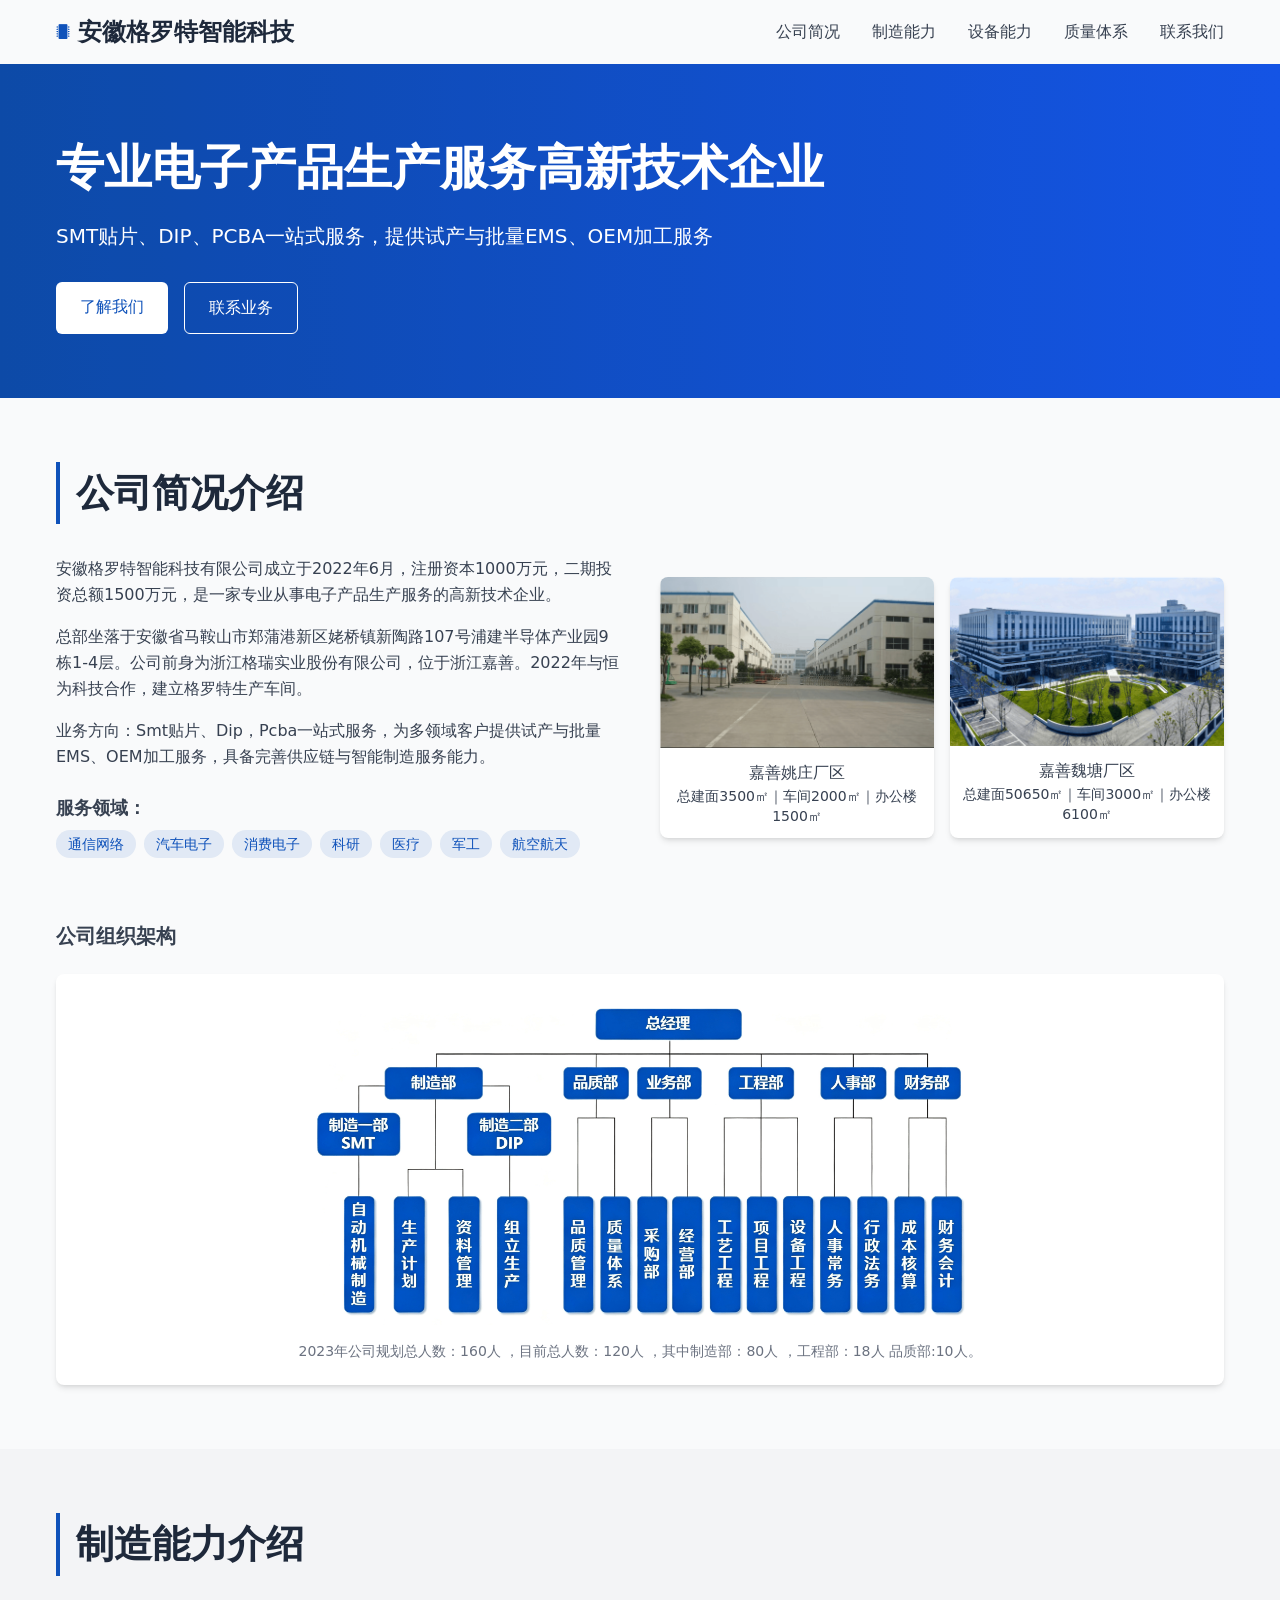
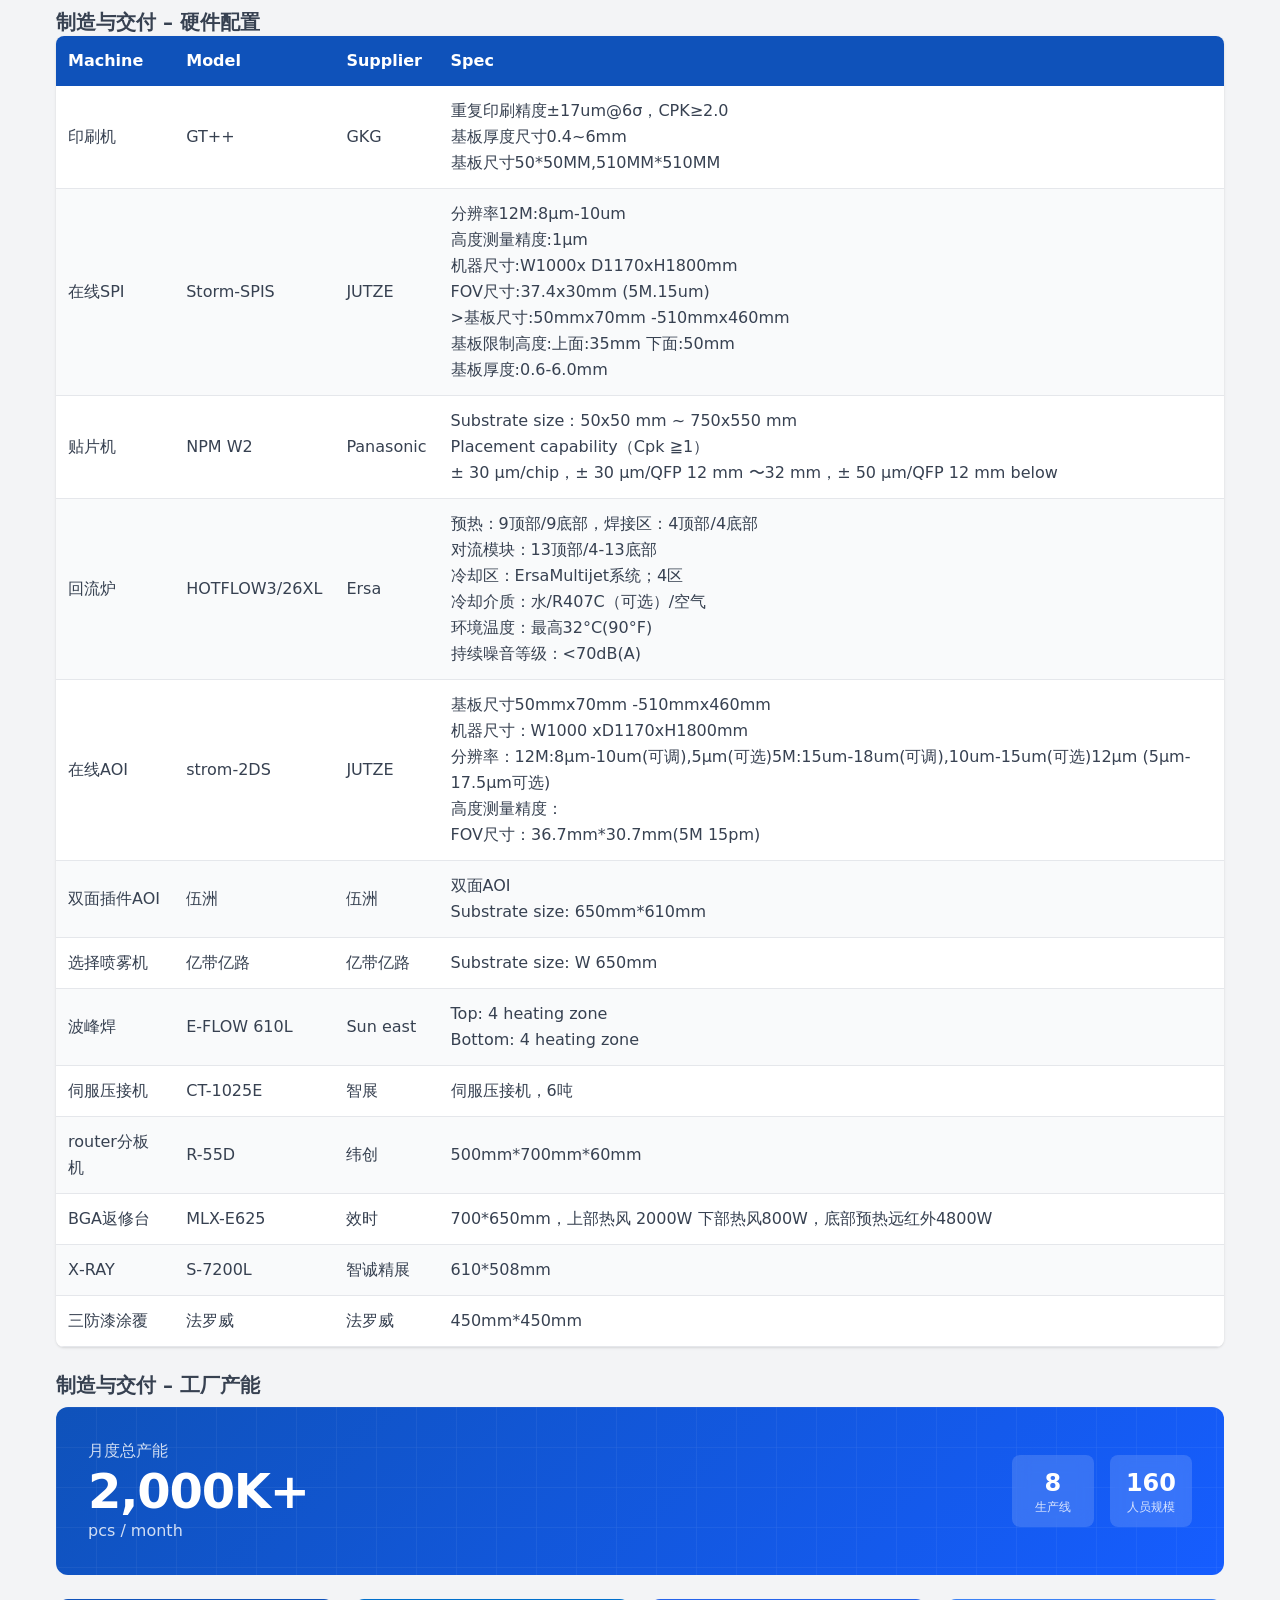
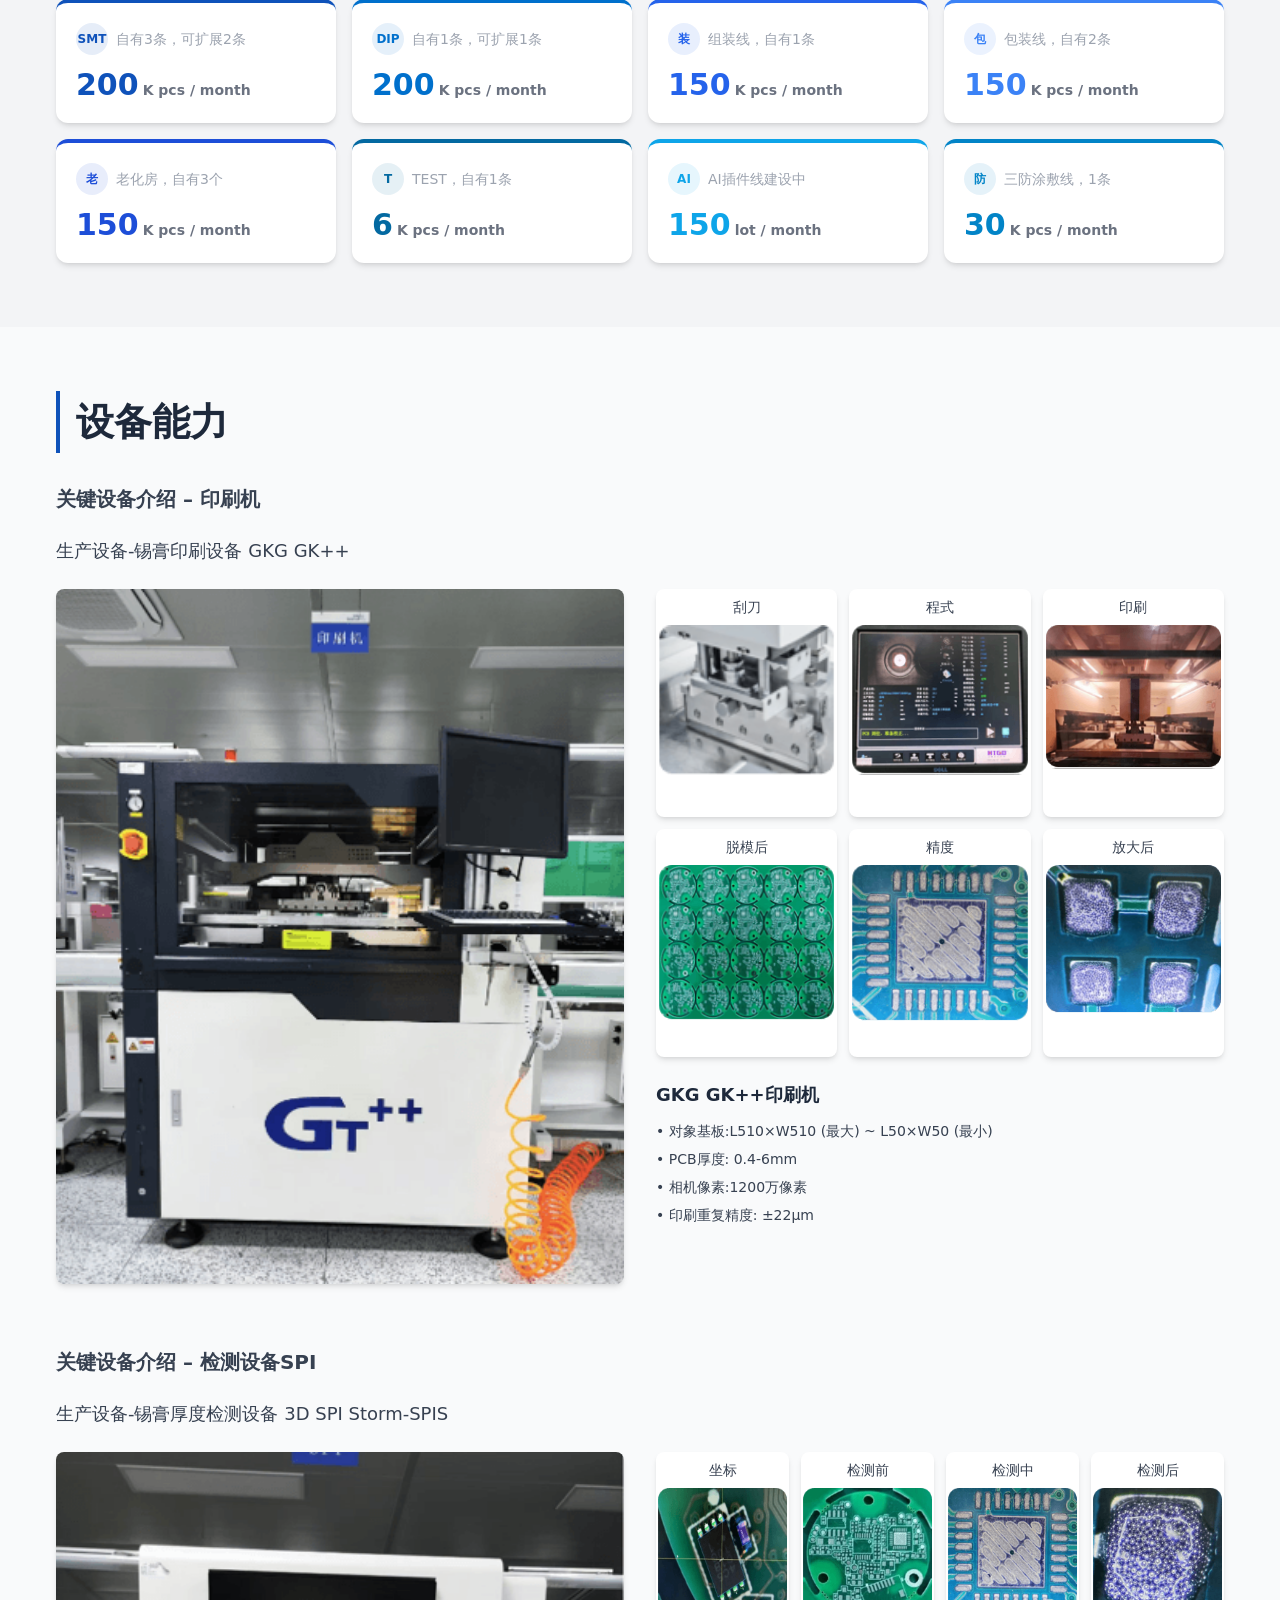
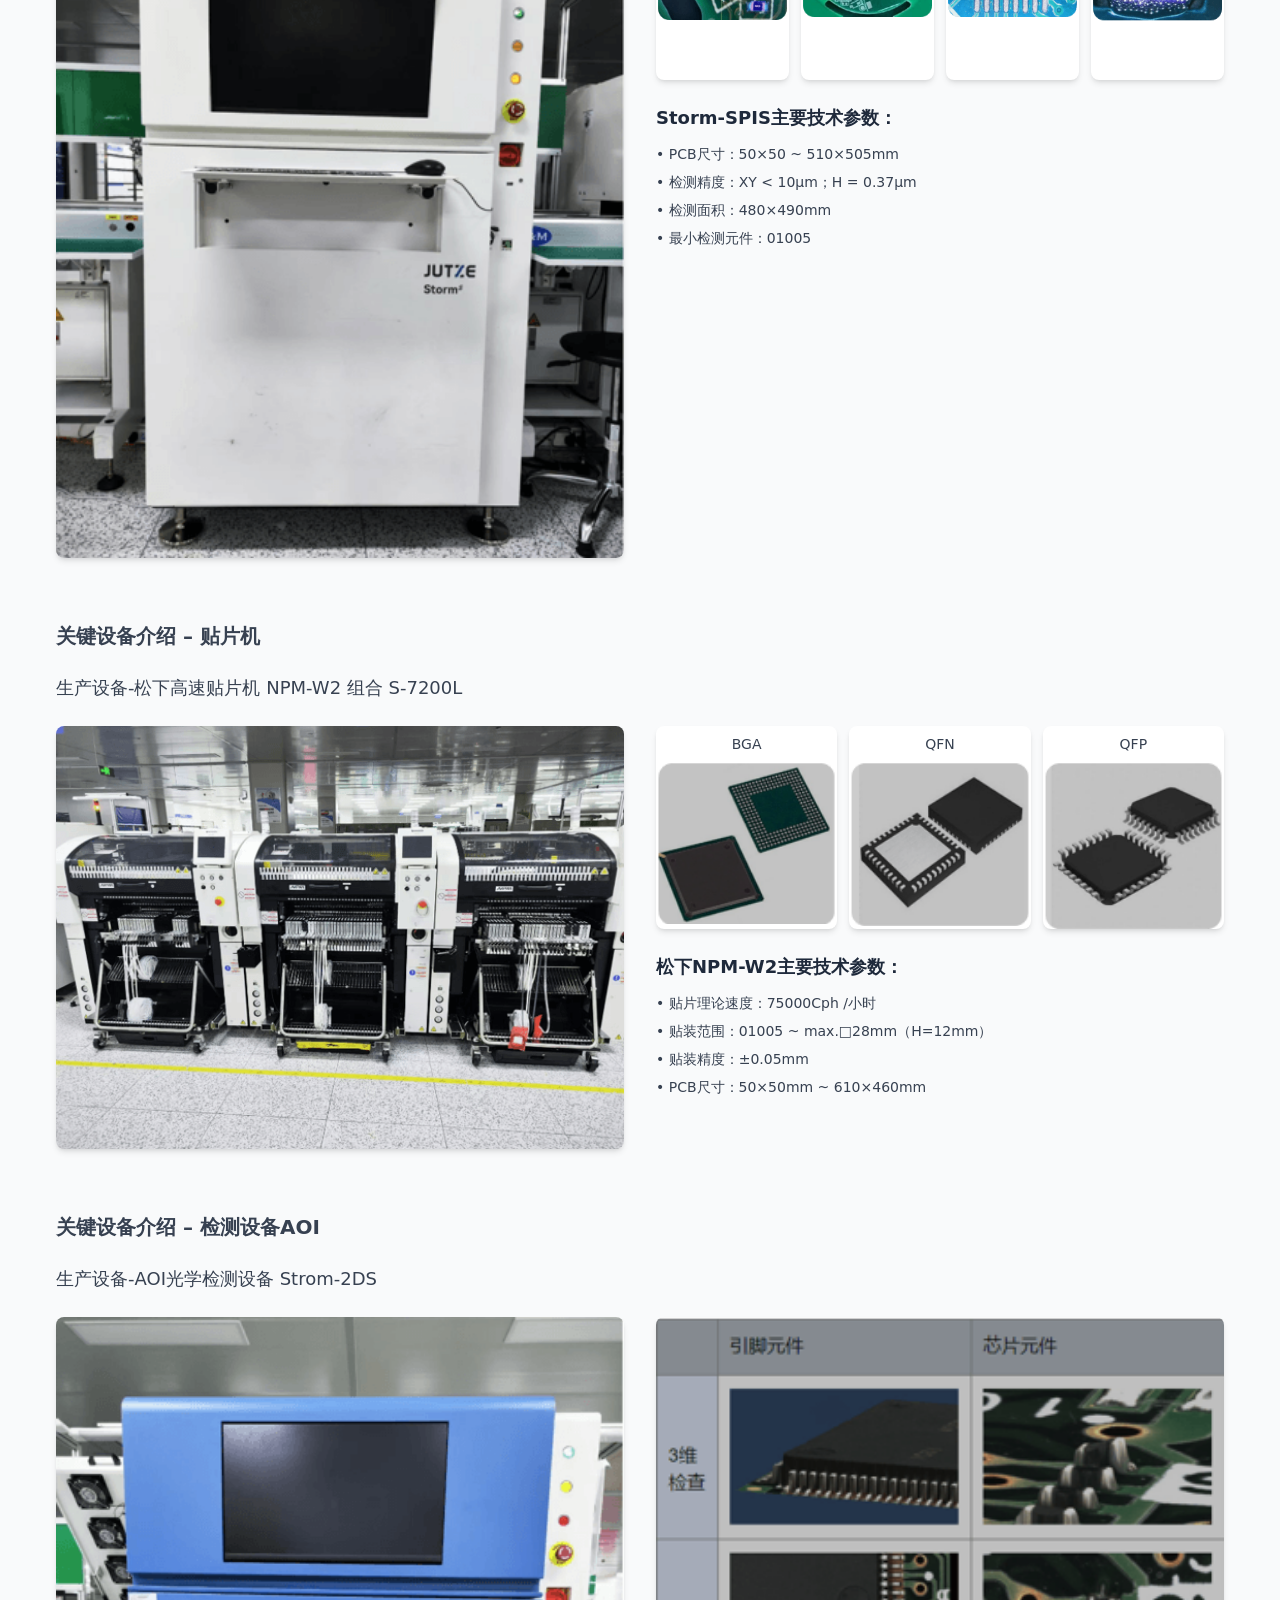
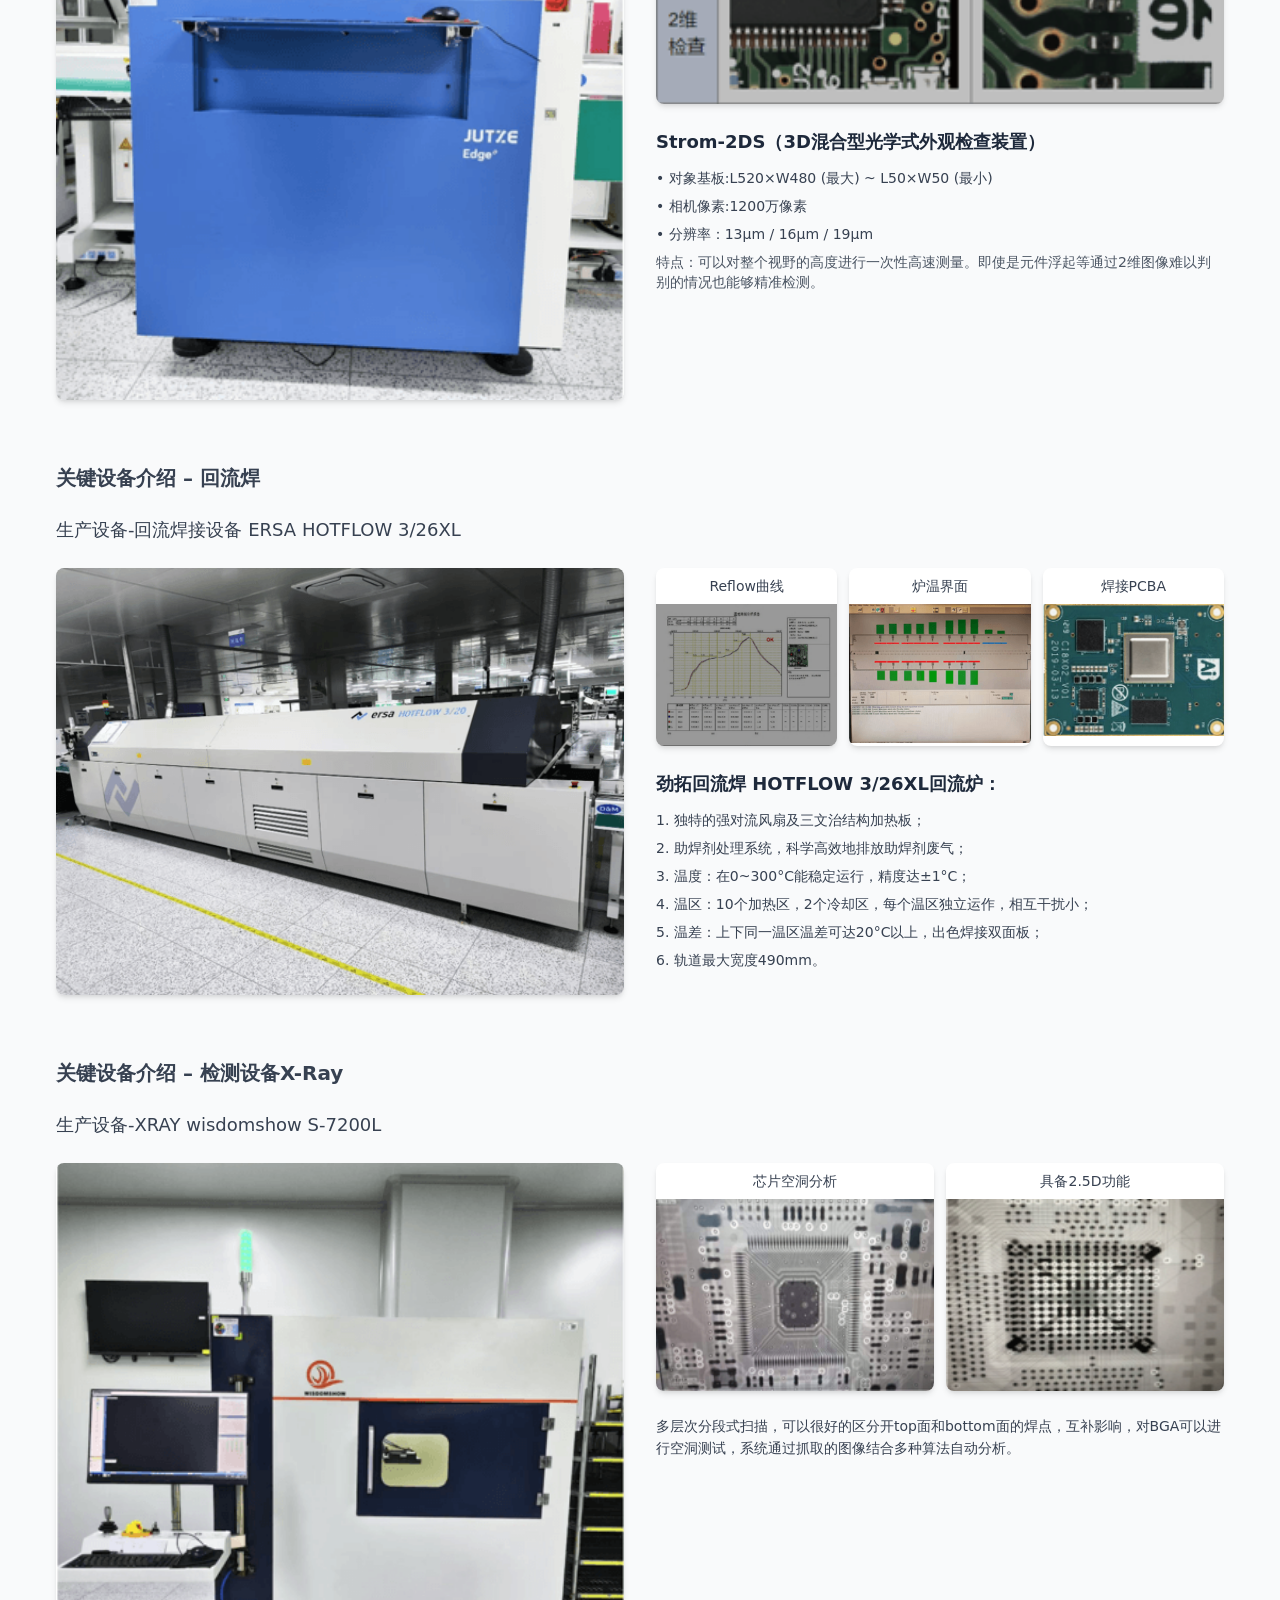
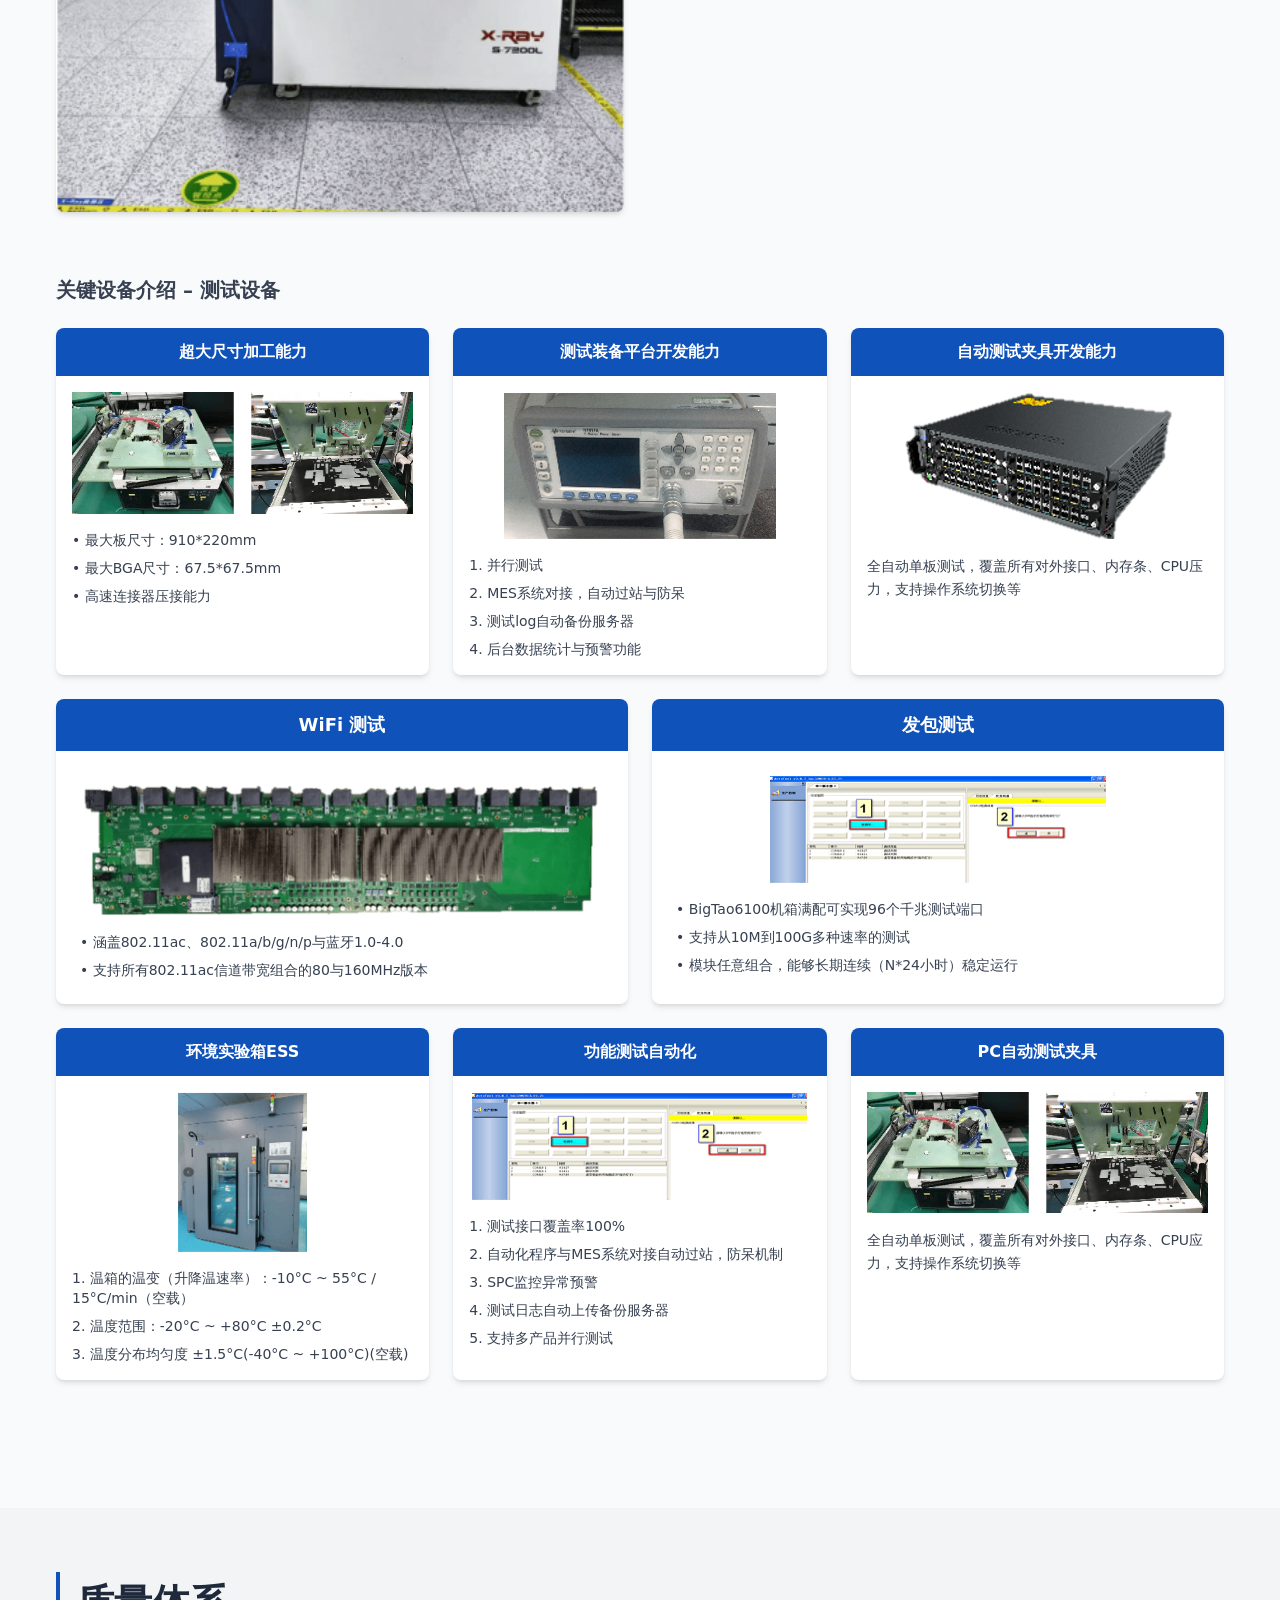
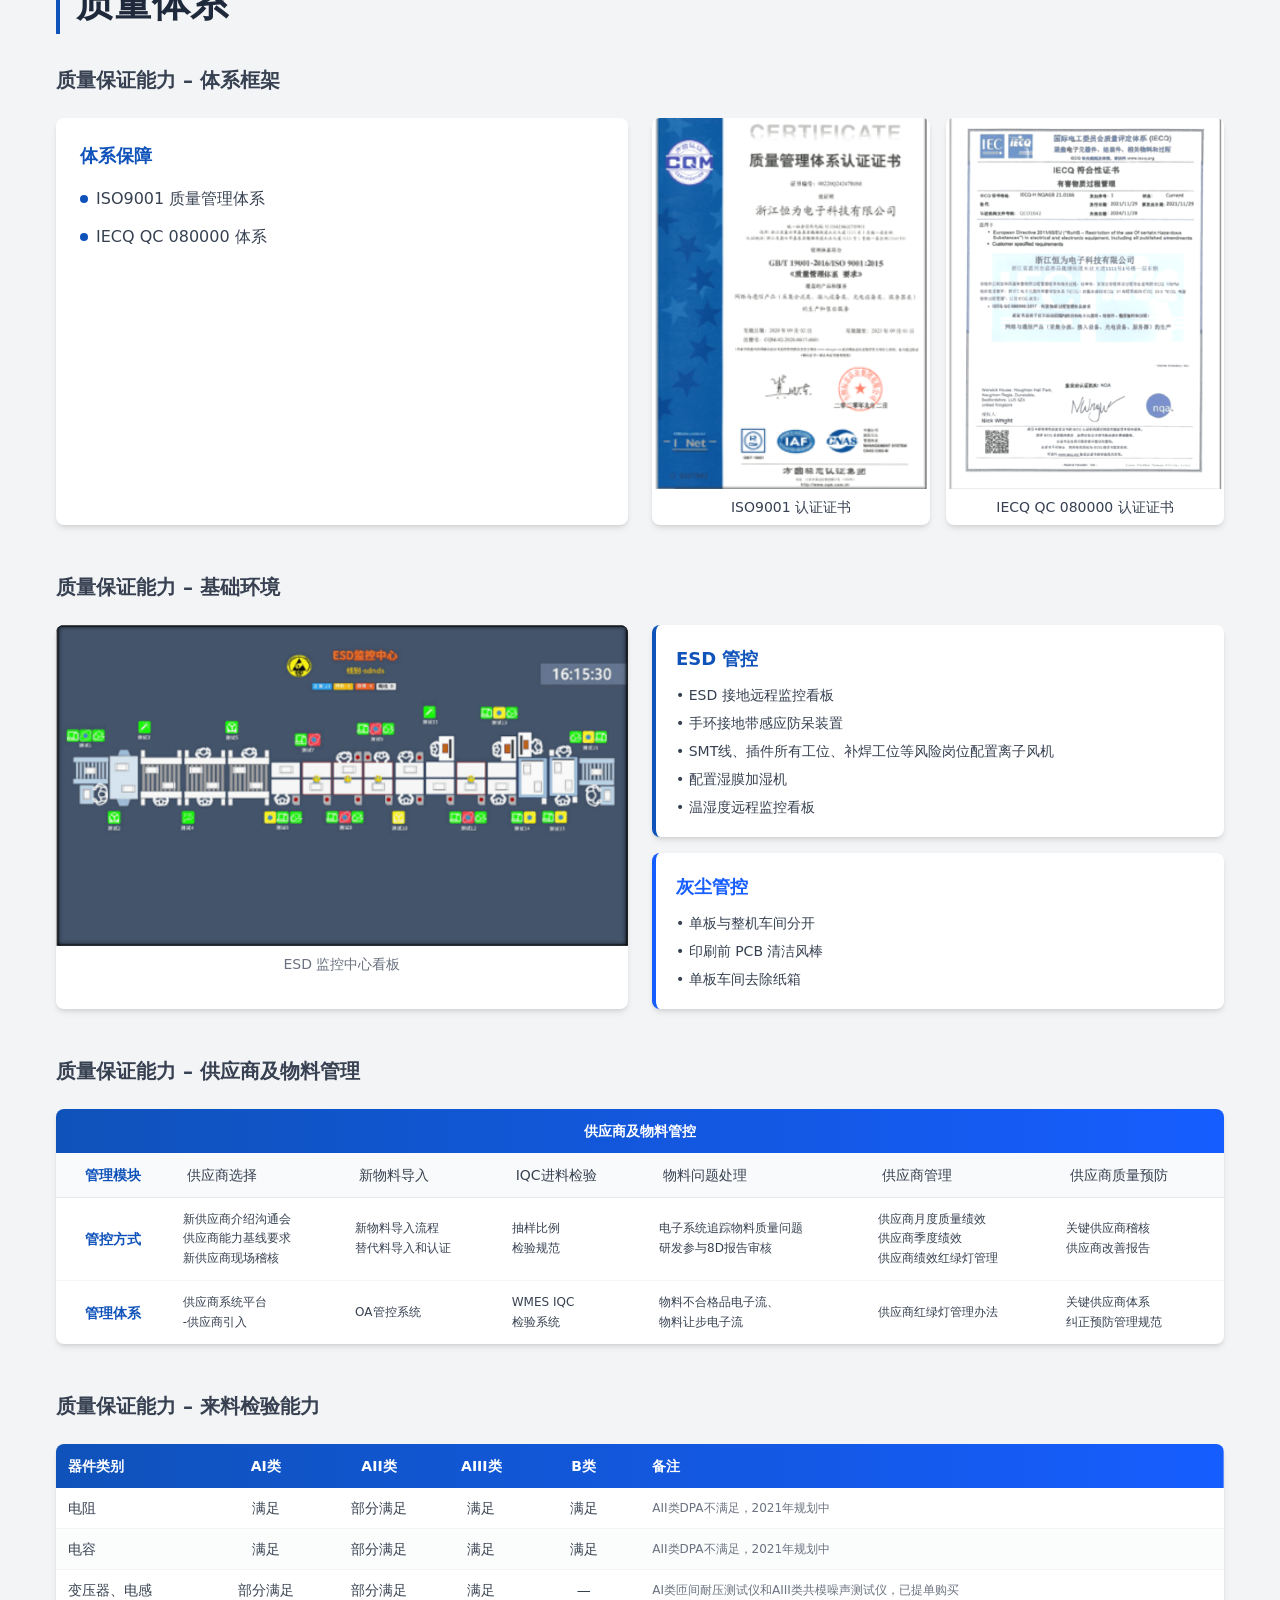
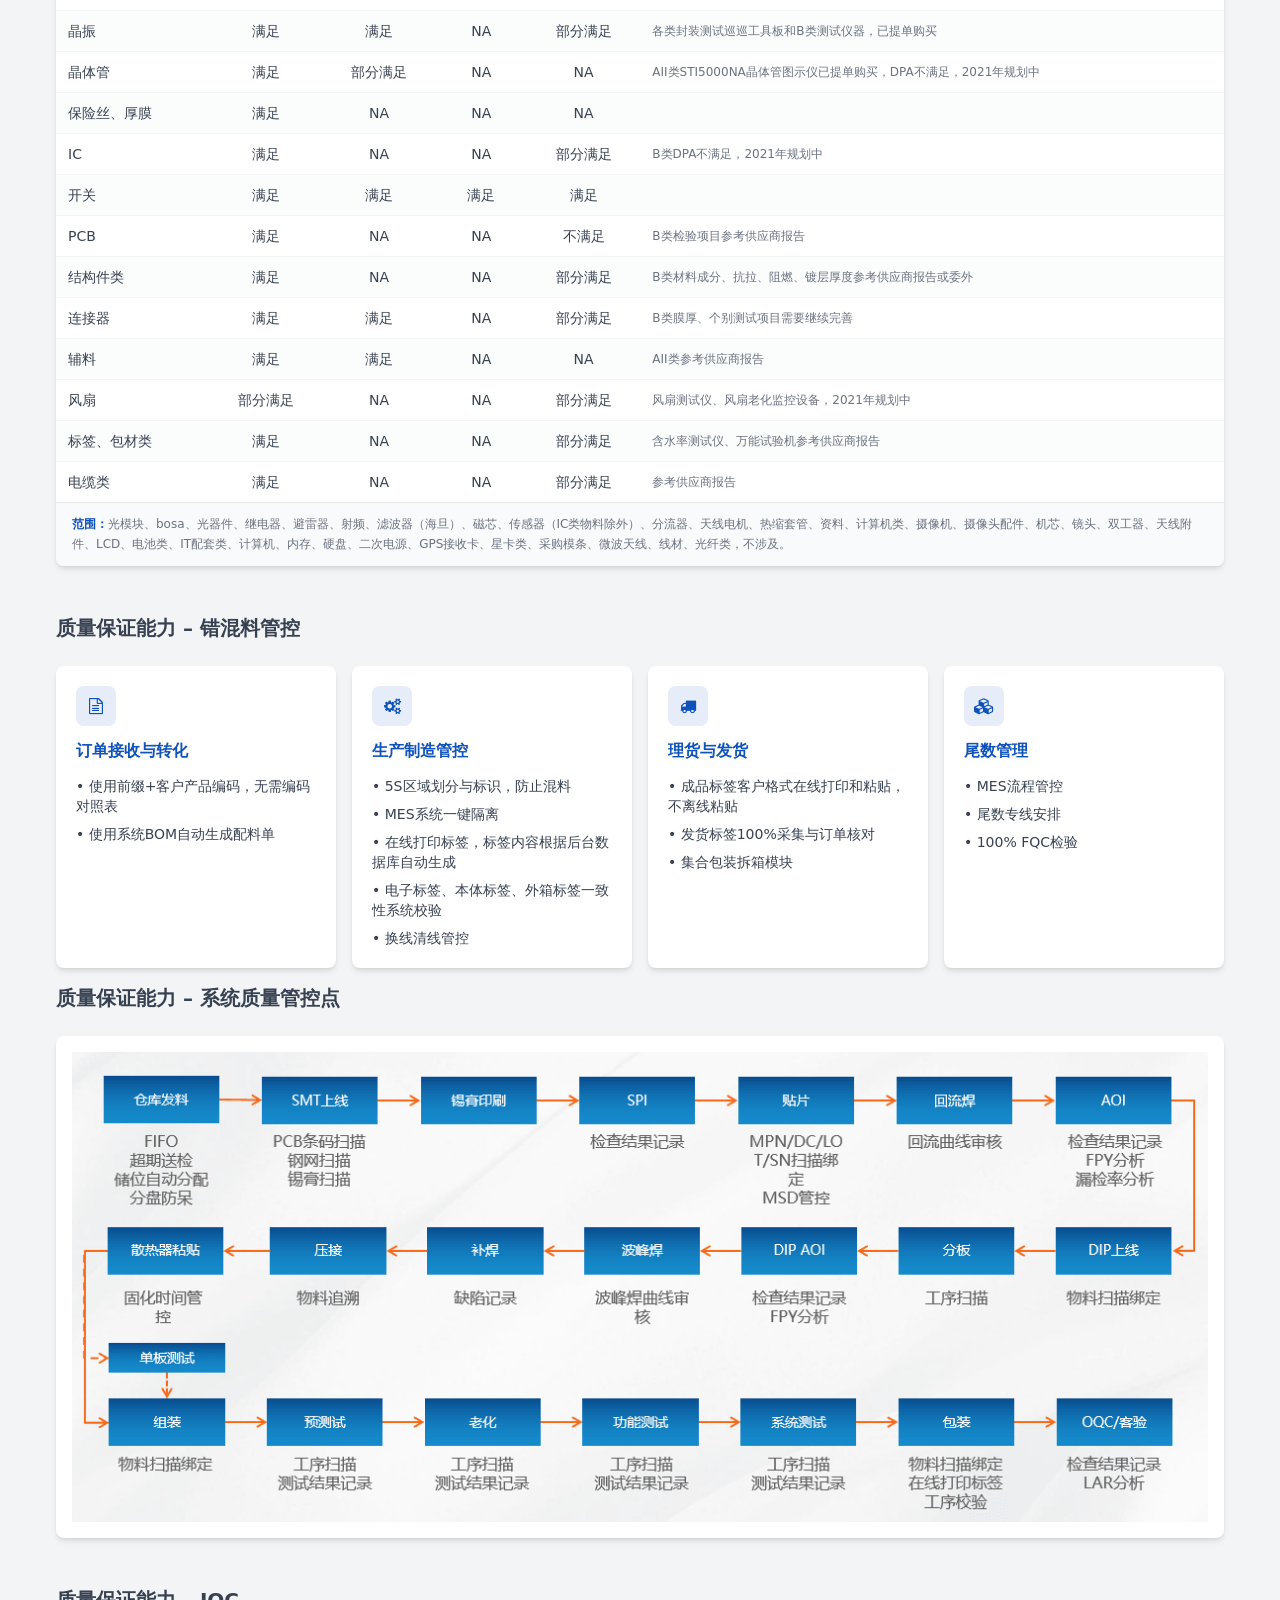
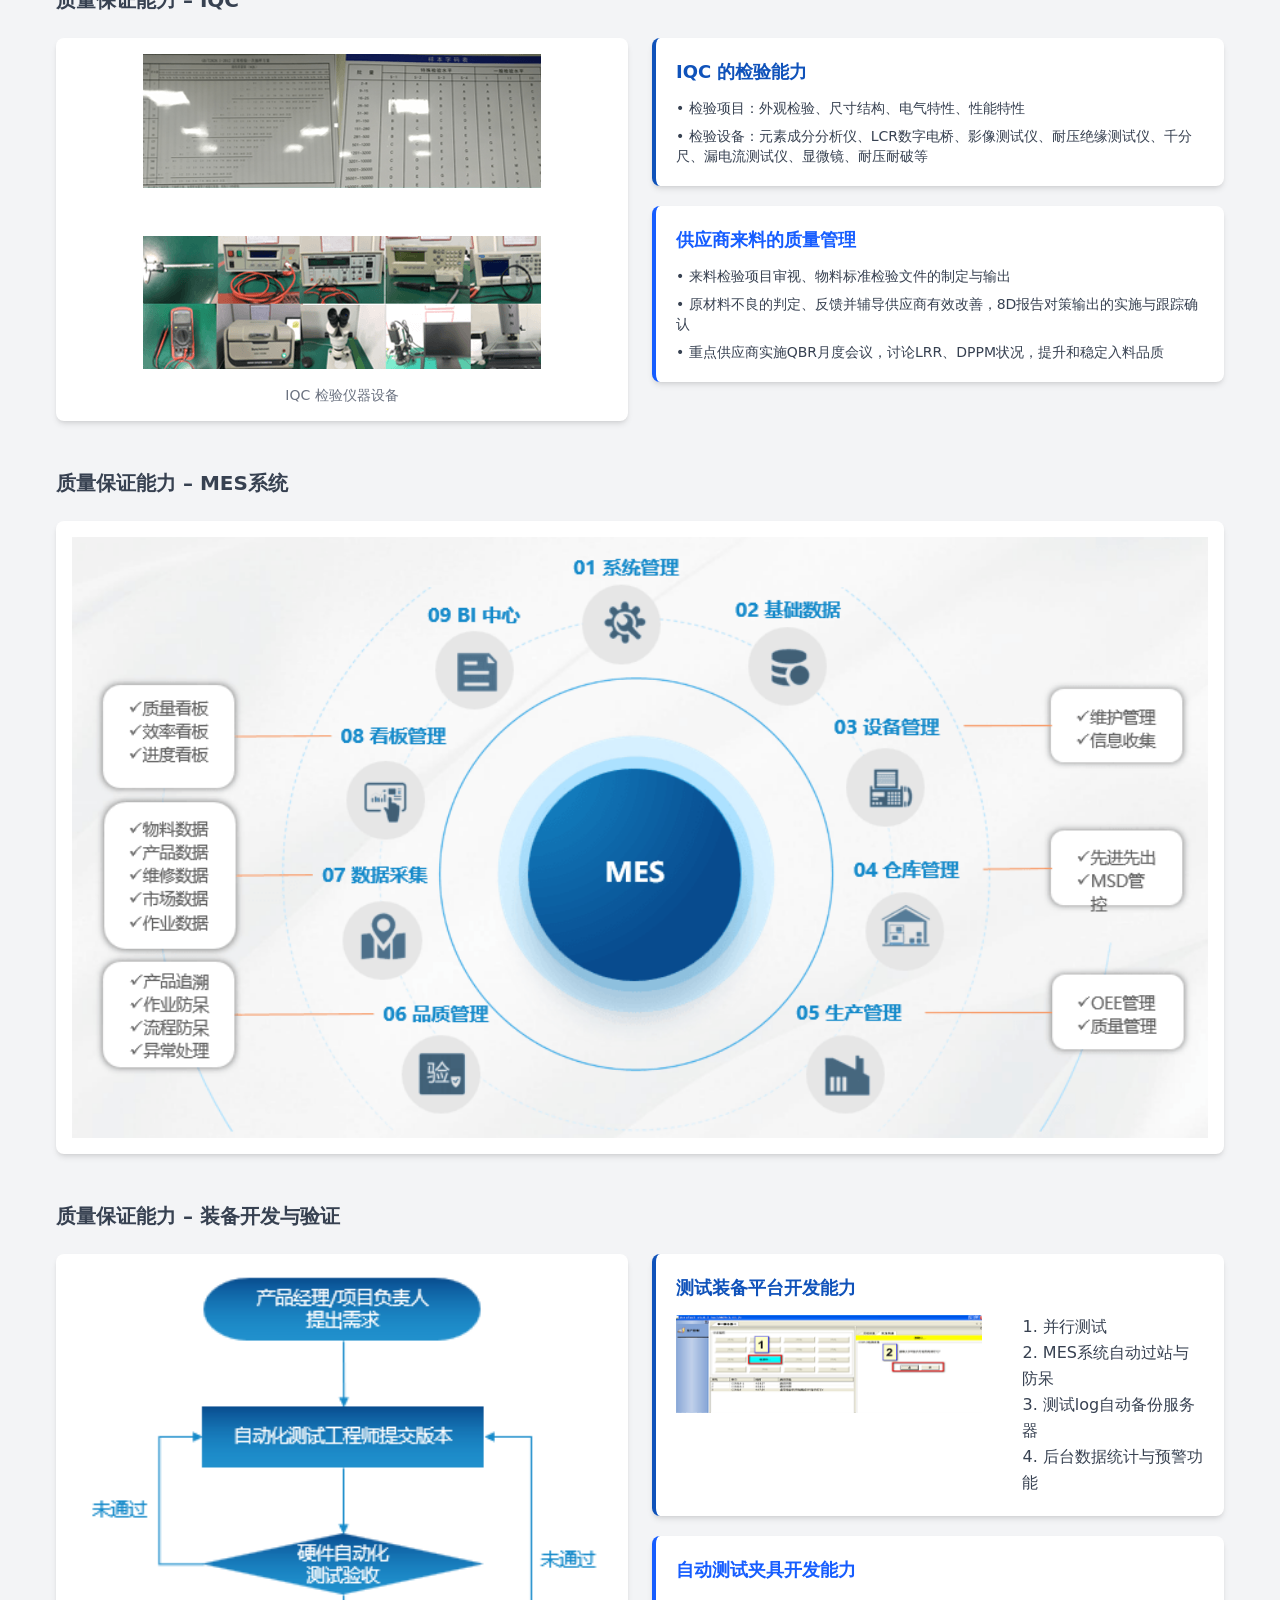
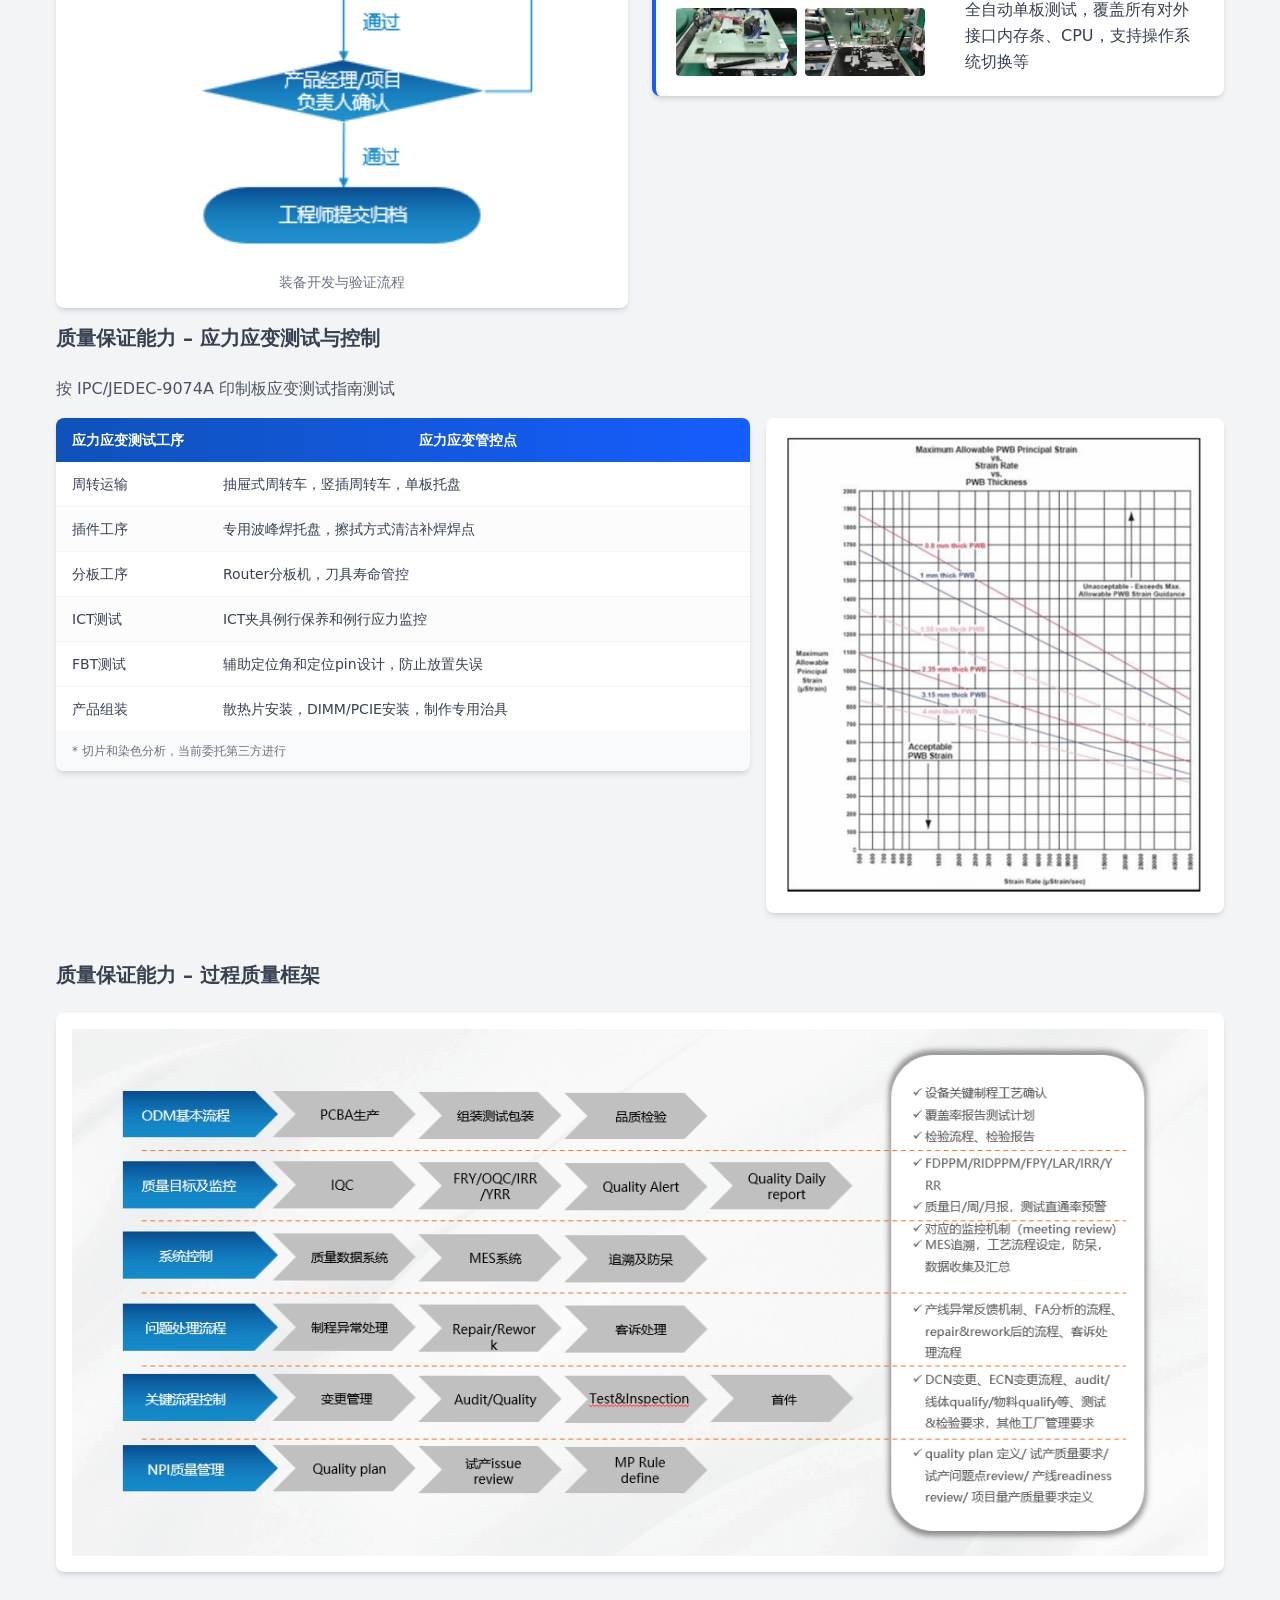
==== index.html @ 9dde9b17 "优化" ====
<!DOCTYPE html>
<html lang="zh-CN">
<head>
    <meta charset="UTF-8">
    <meta name="viewport" content="width=device-width, initial-scale=1.0">
    <title>安徽格罗特智能科技有限公司</title>
    <meta name="description" content="格洛特专注于电子产品领域，提供生产服务的高新技术企业X">
    <meta name="keywords" content="安徽格罗特智能科技有限公司,格罗特,格罗特智能科技,安徽格罗特">
    <meta name="theme-color" content="#0F52BA">
    <link rel="preconnect" href="https://cdn.jsdelivr.net" crossorigin>
    <link rel="dns-prefetch" href="https://cdn.jsdelivr.net">
    <link rel="preload" as="style" href="./css/tailwind.min.css">
    <link rel="stylesheet" href="./css/tailwind.min.css">
    <link href="https://cdn.jsdelivr.net/npm/font-awesome@4.7.0/css/font-awesome.min.css" rel="stylesheet">
    <style>
        html{scroll-behavior:smooth}
        /* 首屏关键内联样式兜底，避免任何 CSS 加载延迟导致白屏 */
        body{margin:0;font-family:Inter,system-ui,-apple-system,'Segoe UI',Roboto,'Helvetica Neue',Arial,sans-serif;color:#374151;background:#f9fafb}
        .container{max-width:1200px;margin-left:auto;margin-right:auto;width:100%}
        .py-16{padding-top:4rem;padding-bottom:4rem}
        .px-4{padding-left:1rem;padding-right:1rem}
        .text-primary{color:#0F52BA}
        .bg-lightgray{background:#F3F4F6}
        .bg-dark{background:#1E293B}
        .text-white{color:#fff}
        img{max-width:100%;display:block}
    </style>
</head>
<body class="bg-gray-50 font-sans text-gray-700 leading-relaxed">
<!--导航栏-->
<header id="navbar" class="w-full transition-all duration-300">
    <div class="container mx-auto px-4 md:px-6 py-4 flex justify-between items-center">
        <div class="flex items-center gap-2">
            <i class="fa fa-microchip text-primary text-2xl"></i>
            <h1 class="text-xl md:text-2xl font-bold text-dark">安徽格罗特智能科技</h1>
        </div>
        <!--桌面导航-->
        <nav class="hidden md:flex gap-8">
            <a href="#about" class="hover:text-primary transition-colors relative after:absolute after:bg-primary after:h-0.5 after:w-0 after:bottom-0 after:left-0 hover:after:w-full after:transition-all">公司简况</a>
            <a href="#factory" class="hover:text-primary transition-colors relative after:absolute after:bg-primary after:h-0.5 after:w-0 after:bottom-0 after:left-0 hover:after:w-full after:transition-all">制造能力</a>
           <a href="#equipment" class="hover:text-primary transition-colors relative after:absolute after:bg-primary after:h-0.5 after:w-0 after:bottom-0 after:left-0 hover:after:w-full after:transition-all">设备能力</a>
           <a href="#contact" class="hover:text-primary transition-colors relative after:absolute after:bg-primary after:h-0.5 after:w-0 after:bottom-0 after:left-0 hover:after:w-full after:transition-all">质量体系</a>
            <a href="#contact" class="hover:text-primary transition-colors relative after:absolute after:bg-primary after:h-0.5 after:w-0 after:bottom-0 after:left-0 hover:after:w-full after:transition-all">联系我们</a>
            
        </nav>
        <!--移动端菜单按钮-->
        <button id="menuBtn" class="md:hidden text-dark text-xl p-1.5">
            <i class="fa fa-bars"></i>
        </button>
    </div>
    <!--移动端下拉菜单-->
    <div id="mobileMenu" class="hidden md:hidden bg-white border-t shadow-md">
        <div class="container mx-auto px-4 py-3 flex flex-col gap-2">
            <a href="#about" class="py-2 px-2 hover:bg-gray-100 rounded">公司简况</a>
            <a href="#factory" class="py-2 px-2 hover:bg-gray-100 rounded">制造能力</a>
            <a href="#equipment" class="py-2 px-2 hover:bg-gray-100 rounded">设备能力</a>
            <a href="#quality" class="py-2 px-2 hover:bg-gray-100 rounded">质量体系</a>
            <a href="#contact" class="py-2 px-2 hover:bg-gray-100 rounded">联系我们</a>
        </div>
    </div>
</header>

<!--Banner-->
<section class="relative bg-gradient-to-r from-primary to-secondary text-white py-16 md:py-28 overflow-hidden">
    <div class="absolute inset-0 bg-black/10"></div>
    <div class="container relative mx-auto px-4 md:px-6">
        <h2 class="text-[clamp(1.8rem,4vw,3rem)] font-bold mb-4 fade-in-up">专业电子产品生产服务高新技术企业</h2>
        <p class="text-lg md:text-xl opacity-95 max-w-3xl fade-in-up" style="transition-delay:0.1s">SMT贴片、DIP、PCBA一站式服务，提供试产与批量EMS、OEM加工服务</p>
        <div class="mt-8 flex flex-wrap gap-4 fade-in-up" style="transition-delay:0.2s">
            <a href="#about" class="bg-white text-primary px-6 py-3 rounded-md font-medium hover:bg-gray-100 hover:shadow-lg transition-all">了解我们</a>
            <a href="#contact" class="border border-white px-6 py-3 rounded-md font-medium hover:bg-white/15 transition-all">联系业务</a>
        </div>
    </div>
</section>

<!--公司简况介绍-->
<section id="about" class="py-16 md:py-20 fade-in-up">
    <div class="container mx-auto px-4 md:px-6">
        <h3 class="section-title">公司简况介绍</h3>
        <div class="grid md:grid-cols-2 gap-10 items-center">
            <div>
                <p class="mb-4">安徽格罗特智能科技有限公司成立于2022年6月，注册资本1000万元，二期投资总额1500万元，是一家专业从事电子产品生产服务的高新技术企业。</p>
                <p class="mb-4">总部坐落于安徽省马鞍山市郑蒲港新区姥桥镇新陶路107号浦建半导体产业园9栋1‑4层。公司前身为浙江格瑞实业股份有限公司，位于浙江嘉善。2022年与恒为科技合作，建立格罗特生产车间。</p>
                <p class="mb-4">业务方向：Smt贴片、Dip，Pcba一站式服务，为多领域客户提供试产与批量EMS、OEM加工服务，具备完善供应链与智能制造服务能力。</p>
                <div class="mt-6">
                    <h4 class="font-semibold text-lg mb-2">服务领域：</h4>
                    <div class="flex flex-wrap gap-2">
                        <span class="bg-primary/10 text-primary px-3 py-1 rounded-full text-sm">通信网络</span>
                        <span class="bg-primary/10 text-primary px-3 py-1 rounded-full text-sm">汽车电子</span>
                        <span class="bg-primary/10 text-primary px-3 py-1 rounded-full text-sm">消费电子</span>
                        <span class="bg-primary/10 text-primary px-3 py-1 rounded-full text-sm">科研</span>
                        <span class="bg-primary/10 text-primary px-3 py-1 rounded-full text-sm">医疗</span>
                        <span class="bg-primary/10 text-primary px-3 py-1 rounded-full text-sm">军工</span>
                        <span class="bg-primary/10 text-primary px-3 py-1 rounded-full text-sm">航空航天</span>
                    </div>
                </div>
            </div>
            <div class="grid grid-cols-2 gap-4">
                <div class="card-shadow overflow-hidden">
                    <div class="flex items-center justify-center">
                       <img loading="lazy" decoding="async" src="./images/factory1.png" alt="">
                    </div>
                    <div class="p-3 text-center">
                        <p class="font-medium">嘉善姚庄厂区</p>
                        <ul class="text-sm space-y-1">
                            <li>总建面3500㎡｜车间2000㎡｜办公楼1500㎡</li>
                        </ul>
                    </div>
                </div>
                <div class="card-shadow overflow-hidden">
                    <div class="flex items-center justify-center">
                        <img loading="lazy" decoding="async" src="./images/factory2.png" alt="">
                    </div>
                    <div class="p-3 text-center">
                        <p class="font-medium">嘉善魏塘厂区</p>
                        <ul class="text-sm space-y-1">
                            <li>总建面50650㎡｜车间3000㎡｜办公楼6100㎡</li>
                        </ul>
                    </div>
                </div>
            </div>
        </div>

        <!--组织架构-->
        <div class="mt-16 fade-in-up">
            <h4 class="text-xl font-semibold mb-6">公司组织架构</h4>
            <div class="card-shadow p-6 overflow-x-auto">
                <div class="min-w-[700px] text-center">
                    <img loading="lazy" decoding="async" style="width: 60%;margin: 0 auto;" src="./images/jiagou.png" alt="">
                    <div class="mt-4 text-sm text-gray-500">2023年公司规划总人数：160人 ，目前总人数：120人  ，其中制造部：80人 ，工程部：18人 品质部:10人。</div>
                </div>
            </div>
        </div>
    </div>
</section>

<!--制造能力介绍-->
<section id="factory" class="py-16 md:py-20 bg-lightgray fade-in-up">
    <div class="container mx-auto px-4 md:px-6">
        <h3 class="section-title">制造能力介绍</h3>
        <h3 class="text-xl font-semibold">制造与交付 – 硬件配置</h3>
        <div class="overflow-x-auto rounded-lg shadow">
            <table class="w-full min-w-[800px] bg-white">
                <thead class="bg-primary text-white">
                    <tr>
                        <th class="p-3 text-left">Machine</th>
                        <th class="p-3 text-left">Model</th>
                        <th class="p-3 text-left">Supplier</th>
                        <th class="p-3 text-left">Spec</th>
                    </tr>
                </thead>
                <tbody>
                    <tr class="border-b hover:bg-blue-50 transition-colors">
                        <td class="p-3">印刷机</td>
                        <td class="p-3">GT++</td>
                        <td class="p-3">GKG</td>
                        <td class="p-3">
                            <p>重复印刷精度±17um@6σ，CPK≥2.0</p>
                            <p>基板厚度尺寸0.4~6mm</p>
                            <p>基板尺寸50*50MM,510MM*510MM</p>
                        </td>
                    </tr>
                    <tr class="border-b bg-gray-50 hover:bg-blue-50 transition-colors">
                        <td class="p-3">在线SPI</td>
                        <td class="p-3">Storm‑SPIS</td>
                        <td class="p-3">JUTZE</td>
                        <td class="p-3">
                            <p>分辨率12M:8μm-10um</p>
                            <p>高度测量精度:1μm</p>
                            <p>机器尺寸:W1000x D1170xH1800mm</p>
                            <p>FOV尺寸:37.4x30mm (5M.15um)</p>
                            <p>>基板尺寸:50mmx70mm -510mmx460mm</p>
                            <p>基板限制高度:上面:35mm 下面:50mm</p>
                            <p>基板厚度:0.6-6.0mm</p>

                        </td>
                    </tr>
                    <tr class="border-b hover:bg-blue-50 transition-colors">
                        <td class="p-3">贴片机</td>
                        <td class="p-3">NPM W2</td>
                        <td class="p-3">Panasonic</td>
                        <td class="p-3">
                            <p>Substrate size：50x50 mm ~ 750x550 mm</p>
                            <p>Placement capability（Cpk ≧1）</p>
                            <p>± 30 μm/chip，± 30 μm/QFP 12 mm 〜32 mm，± 50 μm/QFP 12 mm below</p>
                        </td>
                    </tr>
                    <tr class="border-b bg-gray-50 hover:bg-blue-50 transition-colors">
                        <td class="p-3">回流炉</td>
                        <td class="p-3">HOTFLOW3/26XL</td>
                        <td class="p-3">Ersa</td>
                        <td class="p-3">
                            <p>预热：9顶部/9底部，焊接区：4顶部/4底部</p>
                            <p>对流模块：13顶部/4-13底部</p>
                            <p>冷却区：ErsaMultijet系统；4区</p>
                            <p>冷却介质：水/R407C（可选）/空气</p>
                            <p>环境温度：最高32°C(90°F)</p>
                            <p>持续噪音等级：<70dB(A)</p>
                        </td>
                    </tr>
                    <tr class="border-b hover:bg-blue-50 transition-colors">
                        <td class="p-3">在线AOI</td>
                        <td class="p-3">strom‑2DS</td>
                        <td class="p-3">JUTZE</td>
                        <td class="p-3">
                            <p>基板尺寸50mmx70mm -510mmx460mm</p>
                            <p>机器尺寸：W1000 xD1170xH1800mm</p>
                            <p>分辨率：12M:8μm-10um(可调),5μm(可选)5M:15um-18um(可调),10um-15um(可选)12μm (5μm-17.5μm可选)</p>
                            <p>高度测量精度：</p>
                            <p>FOV尺寸：36.7mm*30.7mm(5M 15pm)</p>
                        </td>
                    </tr>
                    <tr class="border-b bg-gray-50 hover:bg-blue-50 transition-colors">
                        <td class="p-3">双面插件AOI</td>
                        <td class="p-3">伍洲</td>
                        <td class="p-3">伍洲</td>
                        <td class="p-3">双面AOI<br>Substrate size: 650mm*610mm</td>
                    </tr>
                    <tr class="border-b hover:bg-blue-50 transition-colors">
                        <td class="p-3">选择喷雾机</td>
                        <td class="p-3">亿带亿路</td>
                        <td class="p-3">亿带亿路</td>
                        <td class="p-3">Substrate size: W 650mm</td>
                    </tr>
                    <tr class="border-b bg-gray-50 hover:bg-blue-50 transition-colors">
                        <td class="p-3">波峰焊</td>
                        <td class="p-3">E-FLOW 610L</td>
                        <td class="p-3">Sun east</td>
                        <td class="p-3">Top: 4 heating zone<br>Bottom: 4 heating zone</td>
                    </tr>
                    <tr class="border-b hover:bg-blue-50 transition-colors">
                        <td class="p-3">伺服压接机</td>
                        <td class="p-3">CT-1025E</td>
                        <td class="p-3">智展</td>
                        <td class="p-3">伺服压接机，6吨</td>
                    </tr>
                    <tr class="border-b bg-gray-50 hover:bg-blue-50 transition-colors">
                        <td class="p-3">router分板机</td>
                        <td class="p-3">R-55D</td>
                        <td class="p-3">纬创</td>
                        <td class="p-3">500mm*700mm*60mm</td>
                    </tr>
                    <tr class="border-b hover:bg-blue-50 transition-colors">
                        <td class="p-3">BGA返修台</td>
                        <td class="p-3">MLX-E625</td>
                        <td class="p-3">效时</td>
                        <td class="p-3">700*650mm，上部热风 2000W 下部热风800W，底部预热远红外4800W</td>
                    </tr>
                    <tr class="border-b bg-gray-50 hover:bg-blue-50 transition-colors">
                        <td class="p-3">X‑RAY</td>
                        <td class="p-3">S‑7200L</td>
                        <td class="p-3">智诚精展</td>
                        <td class="p-3">610*508mm</td>
                    </tr>
                    <tr class="border-b hover:bg-blue-50 transition-colors">
                        <td class="p-3">三防漆涂覆</td>
                        <td class="p-3">法罗威</td>
                        <td class="p-3">法罗威</td>
                        <td class="p-3">450mm*450mm</td>
                    </tr>

                    
                </tbody>
            </table>
        </div>
        <h3 class="text-xl font-semibold mt-6 mb-2">制造与交付 – 工厂产能</h3>

        <div class="relative overflow-hidden rounded-xl p-6 md:p-8 mb-6" style="background: linear-gradient(135deg, #0F52BA 0%, #165DFF 100%);">
            <div class="absolute inset-0 opacity-10">
                <svg class="w-full h-full" xmlns="http://www.w3.org/2000/svg">
                    <defs>
                        <pattern id="grid" width="40" height="40" patternUnits="userSpaceOnUse">
                            <path d="M 40 0 L 0 0 0 40" fill="none" stroke="white" stroke-width="1"/>
                        </pattern>
                    </defs>
                    <rect width="100%" height="100%" fill="url(#grid)"/>
                </svg>
            </div>
            <div class="relative flex flex-col sm:flex-row items-center justify-between gap-4 text-white">
                <div>
                    <div class="text-sm md:text-base opacity-80 mb-1">月度总产能</div>
                    <div class="text-4xl md:text-5xl font-extrabold tracking-tight">2,000K+</div>
                    <div class="text-sm md:text-base opacity-80 mt-1">pcs / month</div>
                </div>
                <div class="grid grid-cols-2 gap-4 text-center">
                    <div class="bg-white/15 backdrop-blur rounded-lg px-4 py-3">
                        <div class="text-2xl font-bold">8</div>
                        <div class="text-xs opacity-80">生产线</div>
                    </div>
                    <div class="bg-white/15 backdrop-blur rounded-lg px-4 py-3">
                        <div class="text-2xl font-bold">160</div>
                        <div class="text-xs opacity-80">人员规模</div>
                    </div>
                </div>
            </div>
        </div>

        <div class="grid grid-cols-2 lg:grid-cols-4 gap-3 md:gap-4">
            <div class="group relative bg-white rounded-xl shadow-md hover:shadow-xl transition-all duration-300 overflow-hidden border-t-4 border-primary">
                <div class="p-4 md:p-5">
                    <div class="flex items-center gap-2 mb-3">
                        <div class="w-8 h-8 rounded-full bg-primary/10 text-primary flex items-center justify-center text-xs font-bold">SMT</div>
                        <span class="text-sm text-gray-400">自有3条，可扩展2条</span>
                    </div>
                    <div class="flex items-baseline gap-1">
                        <span class="text-2xl md:text-3xl font-extrabold text-primary">200</span>
                        <span class="text-sm text-gray-500 font-semibold">K pcs / month</span>
                    </div>
                </div>
            </div>

            <div class="group relative bg-white rounded-xl shadow-md hover:shadow-xl transition-all duration-300 overflow-hidden border-t-4 border-[#0070cc]">
                <div class="p-4 md:p-5">
                    <div class="flex items-center gap-2 mb-3">
                        <div class="w-8 h-8 rounded-full bg-[#0070cc]/10 text-[#0070cc] flex items-center justify-center text-xs font-bold">DIP</div>
                        <span class="text-sm text-gray-400">自有1条，可扩展1条</span>
                    </div>
                    <div class="flex items-baseline gap-1">
                        <span class="text-2xl md:text-3xl font-extrabold text-[#0070cc]">200</span>
                        <span class="text-sm text-gray-500 font-semibold">K pcs / month</span>
                    </div>
                </div>
            </div>

            <div class="group relative bg-white rounded-xl shadow-md hover:shadow-xl transition-all duration-300 overflow-hidden border-t-4 border-[#2563eb]">
                <div class="p-4 md:p-5">
                    <div class="flex items-center gap-2 mb-3">
                        <div class="w-8 h-8 rounded-full bg-[#2563eb]/10 text-[#2563eb] flex items-center justify-center text-xs font-bold">装</div>
                        <span class="text-sm text-gray-400">组装线，自有1条</span>
                    </div>
                    <div class="flex items-baseline gap-1">
                        <span class="text-2xl md:text-3xl font-extrabold text-[#2563eb]">150</span>
                        <span class="text-sm text-gray-500 font-semibold">K pcs / month</span>
                    </div>
                </div>
            </div>

            <div class="group relative bg-white rounded-xl shadow-md hover:shadow-xl transition-all duration-300 overflow-hidden border-t-4 border-[#3b82f6]">
                <div class="p-4 md:p-5">
                    <div class="flex items-center gap-2 mb-3">
                        <div class="w-8 h-8 rounded-full bg-[#3b82f6]/10 text-[#3b82f6] flex items-center justify-center text-xs font-bold">包</div>
                        <span class="text-sm text-gray-400">包装线，自有2条</span>
                    </div>
                    <div class="flex items-baseline gap-1">
                        <span class="text-2xl md:text-3xl font-extrabold text-[#3b82f6]">150</span>
                        <span class="text-sm text-gray-500 font-semibold">K pcs / month</span>
                    </div>
                </div>
            </div>

            <div class="group relative bg-white rounded-xl shadow-md hover:shadow-xl transition-all duration-300 overflow-hidden border-t-4 border-[#1d4ed8]">
                <div class="p-4 md:p-5">
                    <div class="flex items-center gap-2 mb-3">
                        <div class="w-8 h-8 rounded-full bg-[#1d4ed8]/10 text-[#1d4ed8] flex items-center justify-center text-xs font-bold">老</div>
                        <span class="text-sm text-gray-400">老化房，自有3个</span>
                    </div>
                    <div class="flex items-baseline gap-1">
                        <span class="text-2xl md:text-3xl font-extrabold text-[#1d4ed8]">150</span>
                        <span class="text-sm text-gray-500 font-semibold">K pcs / month</span>
                    </div>
                </div>
            </div>

            <div class="group relative bg-white rounded-xl shadow-md hover:shadow-xl transition-all duration-300 overflow-hidden border-t-4 border-[#0369a1]">
                <div class="p-4 md:p-5">
                    <div class="flex items-center gap-2 mb-3">
                        <div class="w-8 h-8 rounded-full bg-[#0369a1]/10 text-[#0369a1] flex items-center justify-center text-xs font-bold">T</div>
                        <span class="text-sm text-gray-400">TEST，自有1条</span>
                    </div>
                    <div class="flex items-baseline gap-1">
                        <span class="text-2xl md:text-3xl font-extrabold text-[#0369a1]">6</span>
                        <span class="text-sm text-gray-500 font-semibold">K pcs / month</span>
                    </div>
                </div>
            </div>

            <div class="group relative bg-white rounded-xl shadow-md hover:shadow-xl transition-all duration-300 overflow-hidden border-t-4 border-[#0ea5e9]">
                <div class="p-4 md:p-5">
                    <div class="flex items-center gap-2 mb-3">
                        <div class="w-8 h-8 rounded-full bg-[#0ea5e9]/10 text-[#0ea5e9] flex items-center justify-center text-xs font-bold">AI</div>
                        <span class="text-sm text-gray-400">AI插件线建设中</span>
                    </div>
                    <div class="flex items-baseline gap-1">
                        <span class="text-2xl md:text-3xl font-extrabold text-[#0ea5e9]">150</span>
                        <span class="text-sm text-gray-500 font-semibold">lot / month</span>
                    </div>
                </div>
            </div>

            <div class="group relative bg-white rounded-xl shadow-md hover:shadow-xl transition-all duration-300 overflow-hidden border-t-4 border-[#0284c7]">
                <div class="p-4 md:p-5">
                    <div class="flex items-center gap-2 mb-3">
                        <div class="w-8 h-8 rounded-full bg-[#0284c7]/10 text-[#0284c7] flex items-center justify-center text-xs font-bold">防</div>
                        <span class="text-sm text-gray-400">三防涂敷线，1条</span>
                    </div>
                    <div class="flex items-baseline gap-1">
                        <span class="text-2xl md:text-3xl font-extrabold text-[#0284c7]">30</span>
                        <span class="text-sm text-gray-500 font-semibold">K pcs / month</span>
                    </div>
                </div>
            </div>
        </div>
    </div>
</section>


<!--设备能力介绍-->
<section id="equipment" class="py-16 md:py-20 fade-in-up">
    <div class="container mx-auto px-4 md:px-6">
        <h3 class="section-title">设备能力</h3>

        <!-- 印刷机 -->
        <div class="mb-16">
            <h4 class="text-xl font-semibold mb-6">关键设备介绍 – 印刷机</h4>
            <div class="flex items-center gap-3 mb-6">
                <span class="text-lg font-medium">生产设备-锡膏印刷设备 GKG GK++</span>
            </div>
            <div class="grid md:grid-cols-2 gap-8 items-start">
                <div class="card-shadow overflow-hidden">
                    <img loading="lazy" decoding="async" src="./images/printingpress1.png" alt="GKG GK++印刷机" class="w-full h-auto">
                </div>
                <div>
                    <div class="grid grid-cols-3 gap-3 mb-3">
                        <div class="card-shadow overflow-hidden text-center">
                            <p class="py-2 text-sm font-medium">刮刀</p>
                            <div class="h-48 overflow-hidden">
                                <img loading="lazy" decoding="async" src="./images/printingpress-icon1.png" alt="刮刀" class="w-full h-auto object-top block">
                            </div>
                        </div>
                        <div class="card-shadow overflow-hidden text-center">
                            <p class="py-2 text-sm font-medium">程式</p>
                            <div class="h-48 overflow-hidden">
                                <img loading="lazy" decoding="async" src="./images/printingpress-icon2.png" alt="程式" class="w-full h-auto object-top block">
                            </div>
                        </div>
                 
                        <div class="card-shadow overflow-hidden text-center">
                            <p class="py-2 text-sm font-medium">印刷</p>
                            <div class="h-48 overflow-hidden">
                                <img loading="lazy" decoding="async" src="./images/printingpress-icon3.png" alt="印刷" class="w-full h-auto object-top block">
                            </div>
                        </div>
                    </div>
                    <div class="grid grid-cols-3 gap-3 mb-6">
                        <div class="card-shadow overflow-hidden text-center">
                            <p class="py-2 text-sm font-medium">脱模后</p>
                            <div class="h-48 overflow-hidden">
                                <img loading="lazy" decoding="async" src="./images/printingpress-icon4.png" alt="脱模后" class="w-full h-auto object-top block">
                            </div>
                        </div>
                        <div class="card-shadow overflow-hidden text-center">
                            <p class="py-2 text-sm font-medium">精度</p>
                            <div class="h-48 overflow-hidden">
                                <img loading="lazy" decoding="async" src="./images/printingpress-icon5.png" alt="精度" class="w-full h-auto object-top block">
                            </div>
                        </div>
                        <div class="card-shadow overflow-hidden text-center">
                            <p class="py-2 text-sm font-medium">放大后</p>
                            <div class="h-48 overflow-hidden">
                                <img loading="lazy" decoding="async" src="./images/printingpress-icon6.png" alt="放大后" class="w-full h-auto object-top block">
                            </div>
                        </div>
                    </div>
                    <h5 class="text-lg font-semibold text-dark mb-3">GKG GK++印刷机</h5>
                    <ul class="space-y-2 text-sm text-gray-700">
                        <li>• 对象基板:L510×W510 (最大) ~ L50×W50 (最小)</li>
                        <li>• PCB厚度: 0.4-6mm</li>
                        <li>• 相机像素:1200万像素</li>
                        <li>• 印刷重复精度: ±22μm</li>
                    </ul>
                </div>
            </div>
        </div>

        <!-- SPI 检测设备 -->
        <div class="mb-16">
            <h4 class="text-xl font-semibold mb-6">关键设备介绍 – 检测设备SPI</h4>
            <div class="flex items-center gap-3 mb-6">
                <span class="text-lg font-medium">生产设备-锡膏厚度检测设备 3D SPI Storm-SPIS</span>
            </div>
            <div class="grid md:grid-cols-2 gap-8 items-start">
                <div class="card-shadow overflow-hidden">
                    <img loading="lazy" decoding="async" src="./images/spi1.png" alt="3D SPI Storm-SPIS" class="w-full h-auto object-cover">
                </div>
                <div>
                    <div class="grid grid-cols-4 gap-3 mb-6">
                        <div class="card-shadow overflow-hidden text-center">
                            <p class="py-2 text-sm font-medium">坐标</p>
                            <div class="h-48 overflow-hidden">
                                <img loading="lazy" decoding="async" src="./images/spi-icon1.png" alt="坐标" class="w-full h-auto object-top block">
                            </div>
                        </div>
                        <div class="card-shadow overflow-hidden text-center">
                            <p class="py-2 text-sm font-medium">检测前</p>
                            <div class="h-48 overflow-hidden">
                                <img loading="lazy" decoding="async" src="./images/spi-icon2.png" alt="检测前" class="w-full h-auto object-top block">
                            </div>
                        </div>
                        <div class="card-shadow overflow-hidden text-center">
                            <p class="py-2 text-sm font-medium">检测中</p>
                            <div class="h-48 overflow-hidden">
                                <img loading="lazy" decoding="async" src="./images/spi-icon3.png" alt="检测中" class="w-full h-auto object-top block">
                            </div>
                        </div>
                        <div class="card-shadow overflow-hidden text-center">
                            <p class="py-2 text-sm font-medium">检测后</p>
                            <div class="h-48 overflow-hidden">
                                <img loading="lazy" decoding="async" src="./images/spi-icon4.png" alt="检测后" class="w-full h-auto object-top block">
                            </div>
                        </div>
                    </div>
                    <h5 class="text-lg font-semibold text-dark mb-3">Storm-SPIS主要技术参数：</h5>
                    <ul class="space-y-2 text-sm text-gray-700">
                        <li>• PCB尺寸：50×50 ~ 510×505mm</li>
                        <li>• 检测精度：XY < 10μm；H = 0.37μm</li>
                        <li>• 检测面积：480×490mm</li>
                        <li>• 最小检测元件：01005</li>
                    </ul>
                </div>
            </div>
        </div>

        <!-- 贴片机 -->
        <div class="mb-16">
            <h4 class="text-xl font-semibold mb-6">关键设备介绍 – 贴片机</h4>
            <div class="flex items-center gap-3 mb-6">
                <span class="text-lg font-medium">生产设备-松下高速贴片机 NPM-W2 组合 S-7200L</span>
            </div>
            <div class="grid md:grid-cols-2 gap-8 items-start">
                <div class="card-shadow overflow-hidden">
                    <img loading="lazy" decoding="async" src="./images/patch1.png" alt="松下NPM-W2贴片机" class="w-full h-auto object-cover">
                </div>
                <div>
                    <div class="grid grid-cols-3 gap-3 mb-6">
                        <div class="card-shadow overflow-hidden text-center">
                            <p class="py-2 text-sm font-medium">BGA</p>
                            <div class="">
                                <img loading="lazy" decoding="async" src="./images/patch-icon1.png" alt="BGA" class="w-full object-top block">
                            </div>
                        </div>
                        <div class="card-shadow overflow-hidden text-center">
                            <p class="py-2 text-sm font-medium">QFN</p>
                            <div class="">
                                <img loading="lazy" decoding="async" src="./images/patch-icon2.png" alt="QFN" class="w-full object-top block">
                            </div>
                        </div>
                        <div class="card-shadow overflow-hidden text-center">
                            <p class="py-2 text-sm font-medium">QFP</p>
                            <div class="">
                                <img loading="lazy" decoding="async" src="./images/patch-icon3.png" alt="QFP" class="w-full object-top block">
                            </div>
                        </div>
                    </div>
                    <h5 class="text-lg font-semibold text-dark mb-3">松下NPM-W2主要技术参数：</h5>
                    <ul class="space-y-2 text-sm text-gray-700">
                        <li>• 贴片理论速度：75000Cph /小时</li>
                        <li>• 贴装范围：01005 ~ max.□28mm（H=12mm）</li>
                        <li>• 贴装精度：±0.05mm</li>
                        <li>• PCB尺寸：50×50mm ~ 610×460mm</li>
                    </ul>
                </div>
            </div>
        </div>

        <!-- AOI 检测设备 -->
        <div class="mb-16">
            <h4 class="text-xl font-semibold mb-6">关键设备介绍 – 检测设备AOI</h4>
            <div class="flex items-center gap-3 mb-6">
                <span class="text-lg font-medium">生产设备-AOI光学检测设备 Strom-2DS</span>
            </div>
            <div class="grid md:grid-cols-2 gap-8 items-start">
                <div class="card-shadow overflow-hidden">
                    <img loading="lazy" decoding="async" src="./images/aoi1.png" alt="AOI Strom-2DS" class="w-full h-auto object-cover">
                </div>
                <div>
                    <div class="card-shadow overflow-hidden text-center mb-6">
                        <img loading="lazy" decoding="async" src="./images/aoi2.png" alt="AOI检测示例" class="w-full">
                    </div>
                    <h5 class="text-lg font-semibold text-dark mb-3">Strom-2DS（3D混合型光学式外观检查装置）</h5>
                    <ul class="space-y-2 text-sm text-gray-700">
                        <li>• 对象基板:L520×W480 (最大) ~ L50×W50 (最小)</li>
                        <li>• 相机像素:1200万像素</li>
                        <li>• 分辨率：13μm / 16μm / 19μm</li>
                        <li class="text-gray-600">特点：可以对整个视野的高度进行一次性高速测量。即使是元件浮起等通过2维图像难以判别的情况也能够精准检测。</li>
                    </ul>
                </div>
            </div>
        </div>

        <!-- 回流焊 -->
        <div class="mb-16">
            <h4 class="text-xl font-semibold mb-6">关键设备介绍 – 回流焊</h4>
            <div class="flex items-center gap-3 mb-6">
                <span class="text-lg font-medium">生产设备-回流焊接设备 ERSA HOTFLOW 3/26XL</span>
            </div>
            <div class="grid md:grid-cols-2 gap-8 items-start">
                <div class="card-shadow overflow-hidden">
                    <img loading="lazy" decoding="async" src="./images/soldering1.png" alt="ERSA HOTFLOW 3/26XL" class="w-full h-auto object-cover">
                </div>
                <div>
                    <div class="grid grid-cols-3 gap-3 mb-6">
                        <div class="card-shadow overflow-hidden text-center">
                            <p class="py-2 text-sm font-medium">Reflow曲线</p>
                            <img loading="lazy" decoding="async" src="./images/soldering-icon1.png" alt="Reflow曲线" class="w-full">
                        </div>
                        <div class="card-shadow overflow-hidden text-center">
                            <p class="py-2 text-sm font-medium">炉温界面</p>
                            <img loading="lazy" decoding="async" src="./images/soldering-icon2.png" alt="炉温界面" class="w-full">
                        </div>
                        <div class="card-shadow overflow-hidden text-center">
                            <p class="py-2 text-sm font-medium">焊接PCBA</p>
                            <img loading="lazy" decoding="async" src="./images/soldering-icon3.png" alt="焊接PCBA" class="w-full">
                        </div>
                    </div>
                    <h5 class="text-lg font-semibold text-dark mb-3">劲拓回流焊 HOTFLOW 3/26XL回流炉：</h5>
                    <ol class="space-y-2 text-sm text-gray-700 list-decimal list-inside">
                        <li>独特的强对流风扇及三文治结构加热板；</li>
                        <li>助焊剂处理系统，科学高效地排放助焊剂废气；</li>
                        <li>温度：在0~300°C能稳定运行，精度达±1°C；</li>
                        <li>温区：10个加热区，2个冷却区，每个温区独立运作，相互干扰小；</li>
                        <li>温差：上下同一温区温差可达20°C以上，出色焊接双面板；</li>
                        <li>轨道最大宽度490mm。</li>
                    </ol>
                </div>
            </div>
        </div>

        <!-- X-Ray 检测设备 -->
        <div class="mb-16">
            <h4 class="text-xl font-semibold mb-6">关键设备介绍 – 检测设备X-Ray</h4>
            <div class="flex items-center gap-3 mb-6">
                <span class="text-lg font-medium">生产设备-XRAY wisdomshow S-7200L</span>
            </div>
            <div class="grid md:grid-cols-2 gap-8 items-start">
                <div class="card-shadow overflow-hidden">
                    <img loading="lazy" decoding="async" src="./images/xray1.png" alt="XRAY S-7200L" class="w-full h-auto object-cover">
                </div>
                <div>
                    <div class="grid grid-cols-2 gap-3 mb-6">
                        <div class="card-shadow overflow-hidden text-center">
                            <p class="py-2 text-sm font-medium">芯片空洞分析</p>
                            <div class="h-48 flex items-center justify-center">
                                <img loading="lazy" decoding="async" src="./images/xray-icon1.png" alt="芯片空洞分析" class="w-full h-full object-top">
                            </div>
                        </div>
                        <div class="card-shadow overflow-hidden text-center">
                            <p class="py-2 text-sm font-medium">具备2.5D功能</p>
                            <div class="h-48 flex items-center justify-center">
                                <img loading="lazy" decoding="async" src="./images/xray-icon2.png" alt="具备2.5D功能" class="w-full h-full object-top">
                            </div>
                        </div>
                    </div>
                    <p class="text-sm text-gray-700 leading-relaxed">多层次分段式扫描，可以很好的区分开top面和bottom面的焊点，互补影响，对BGA可以进行空洞测试，系统通过抓取的图像结合多种算法自动分析。</p>
                </div>
            </div>
        </div>

        <!-- 测试设备 -->
        <div class="mb-16">
            <h4 class="text-xl font-semibold mb-6">关键设备介绍 – 测试设备</h4>

           

            <!-- 第一行：超大尺寸加工能力 / 测试装备平台开发能力 / 自动测试夹具开发能力 -->
            <div class="grid md:grid-cols-3 gap-6 mb-6">
                <div class="card-shadow overflow-hidden">
                    <div class="bg-primary text-white py-3 px-4 text-center text-base font-semibold">超大尺寸加工能力</div>
                    <div class="p-4">
                        <div class="flex justify-center mb-4">
                            <img loading="lazy" decoding="async" src="./images/test3.png" alt="超大尺寸加工" class="max-h-40 w-auto">
                        </div>
                        <ul class="space-y-2 text-sm text-gray-700">
                            <li>• 最大板尺寸：910*220mm</li>
                            <li>• 最大BGA尺寸：67.5*67.5mm</li>
                            <li>• 高速连接器压接能力</li>
                        </ul>
                    </div>
                </div>
                <div class="card-shadow overflow-hidden">
                    <div class="bg-primary text-white py-3 px-4 text-center text-base font-semibold">测试装备平台开发能力</div>
                    <div class="p-4">
                        <div class="flex justify-center mb-4">
                            <img loading="lazy" decoding="async" src="./images/test4.png" alt="测试装备平台" class="max-h-40 w-auto">
                        </div>
                        <ul class="space-y-2 text-sm text-gray-700 list-decimal list-inside">
                            <li>并行测试</li>
                            <li>MES系统对接，自动过站与防呆</li>
                            <li>测试log自动备份服务器</li>
                            <li>后台数据统计与预警功能</li>
                        </ul>
                    </div>
                </div>
                <div class="card-shadow overflow-hidden">
                    <div class="bg-primary text-white py-3 px-4 text-center text-base font-semibold">自动测试夹具开发能力</div>
                    <div class="p-4">
                        <div class="flex justify-center mb-4">
                            <img loading="lazy" decoding="async" src="./images/test5.png" alt="自动测试夹具" class="max-h-40 w-auto">
                        </div>
                        <p class="text-sm text-gray-700 leading-relaxed">全自动单板测试，覆盖所有对外接口、内存条、CPU压力，支持操作系统切换等</p>
                    </div>
                </div>
            </div>
            <!-- 第二行：WiFi测试 / 发包测试 -->
            <div class="grid md:grid-cols-2 gap-6 mb-6">
                <div class="card-shadow overflow-hidden">
                    <div class="bg-primary text-white py-3 px-4 text-center text-lg font-semibold">WiFi 测试</div>
                    <div class="p-6">
                        <div class="flex justify-center mb-4">
                            <img loading="lazy" decoding="async" src="./images/test1.png" alt="WiFi测试" class="max-h-48 w-auto">
                        </div>
                        <ul class="space-y-2 text-sm text-gray-700">
                            <li>• 涵盖802.11ac、802.11a/b/g/n/p与蓝牙1.0-4.0</li>
                            <li>• 支持所有802.11ac信道带宽组合的80与160MHz版本</li>
                        </ul>
                    </div>
                </div>
                <div class="card-shadow overflow-hidden">
                    <div class="bg-primary text-white py-3 px-4 text-center text-lg font-semibold">发包测试</div>
                    <div class="p-6">
                        <div class="flex justify-center mb-4">
                            <img loading="lazy" decoding="async" src="./images/test2.png" alt="发包测试" class="max-h-48 w-auto">
                        </div>
                        <ul class="space-y-2 text-sm text-gray-700">
                            <li>• BigTao6100机箱满配可实现96个千兆测试端口</li>
                            <li>• 支持从10M到100G多种速率的测试</li>
                            <li>• 模块任意组合，能够长期连续（N*24小时）稳定运行</li>
                        </ul>
                    </div>
                </div>
            </div>
            <!-- 第三行：环境实验箱ESS / 功能测试自动化 / PC自动测试夹具 -->
            <div class="grid md:grid-cols-3 gap-6">
                <div class="card-shadow overflow-hidden">
                    <div class="bg-primary text-white py-3 px-4 text-center text-base font-semibold">环境实验箱ESS</div>
                    <div class="p-4">
                        <div class="flex justify-center mb-4">
                            <img loading="lazy" decoding="async" src="./images/test6.png" alt="环境实验箱" class="max-h-40 w-auto">
                        </div>
                        <ul class="space-y-2 text-sm text-gray-700 list-decimal list-inside">
                            <li>温箱的温变（升降温速率）：-10°C ~ 55°C / 15°C/min（空载）</li>
                            <li>温度范围：-20°C ~ +80°C ±0.2°C</li>
                            <li>温度分布均匀度 ±1.5°C(-40°C ~ +100°C)(空载)</li>
                        </ul>
                    </div>
                </div>
                <div class="card-shadow overflow-hidden">
                    <div class="bg-primary text-white py-3 px-4 text-center text-base font-semibold">功能测试自动化</div>
                    <div class="p-4">
                        <div class="flex justify-center mb-4">
                            <img loading="lazy" decoding="async" src="./images/test7.png" alt="功能测试自动化" class="max-h-40 w-auto">
                        </div>
                        <ul class="space-y-2 text-sm text-gray-700 list-decimal list-inside">
                            <li>测试接口覆盖率100%</li>
                            <li>自动化程序与MES系统对接自动过站，防呆机制</li>
                            <li>SPC监控异常预警</li>
                            <li>测试日志自动上传备份服务器</li>
                            <li>支持多产品并行测试</li>
                        </ul>
                    </div>
                </div>
                <div class="card-shadow overflow-hidden">
                    <div class="bg-primary text-white py-3 px-4 text-center text-base font-semibold">PC自动测试夹具</div>
                    <div class="p-4">
                        <div class="flex justify-center mb-4">
                            <img loading="lazy" decoding="async" src="./images/test8.png" alt="PC自动测试夹具" class="max-h-40 w-auto">
                        </div>
                        <p class="text-sm text-gray-700 leading-relaxed">全自动单板测试，覆盖所有对外接口、内存条、CPU应力，支持操作系统切换等</p>
                    </div>
                </div>
            </div>
        </div>

    </div>
</section>

<!--质量体系介绍-->
<section id="quality" class="py-16 md:py-20 bg-lightgray">
    <div class="container mx-auto px-4 md:px-6">
        <h3 class="section-title">质量体系</h3>

        <!-- 1. 体系框架 -->
        <div class="mb-12">
            <h4 class="text-xl font-semibold mb-6">质量保证能力 – 体系框架</h4>
            <div class="grid md:grid-cols-2 gap-6">
                <div class="bg-white rounded-xl p-6 card-shadow">
                    <h5 class="text-lg font-bold text-primary mb-4">体系保障</h5>
                    <ul class="space-y-3 text-gray-700">
                        <li class="flex items-center gap-2"><span class="w-2 h-2 rounded-full bg-primary"></span> ISO9001 质量管理体系</li>
                        <li class="flex items-center gap-2"><span class="w-2 h-2 rounded-full bg-primary"></span> IECQ QC 080000 体系</li>
                    </ul>
                </div>
                <div class="grid grid-cols-2 gap-4">
                    <div class="card-shadow overflow-hidden">
                        <div class="aspect-[3/4] overflow-hidden">
                            <img loading="lazy" decoding="async" src="./images/quality1.png" alt="ISO9001证书" class="w-full h-full object-cover block">
                        </div>
                        <p class="text-center py-2 text-sm font-medium">ISO9001 认证证书</p>
                    </div>
                    <div class="card-shadow overflow-hidden">
                        <div class="aspect-[3/4] overflow-hidden">
                            <img loading="lazy" decoding="async" src="./images/quality2.png" alt="IECQ QC080000证书" class="w-full h-full object-cover block">
                        </div>
                        <p class="text-center py-2 text-sm font-medium">IECQ QC 080000 认证证书</p>
                    </div>
                </div>
            </div>
        </div>

        <!-- 2. 基础环境 -->
        <div class="mb-12">
            <h4 class="text-xl font-semibold mb-6">质量保证能力 – 基础环境</h4>
            <div class="grid md:grid-cols-2 gap-6">
                <div class="card-shadow overflow-hidden">
                    <div class="aspect-video overflow-hidden bg-gray-800">
                        <img loading="lazy" decoding="async" src="./images/quality3.png" alt="ESD监控中心" class="w-full h-full object-cover block">
                    </div>
                    <p class="text-center py-2 text-sm text-gray-500">ESD 监控中心看板</p>
                </div>
                <div class="space-y-4">
                    <div class="bg-white rounded-xl p-5 card-shadow border-l-4 border-primary">
                        <h5 class="text-lg font-bold text-primary mb-3">ESD 管控</h5>
                        <ul class="space-y-2 text-sm text-gray-700">
                            <li>• ESD 接地远程监控看板</li>
                            <li>• 手环接地带感应防呆装置</li>
                            <li>• SMT线、插件所有工位、补焊工位等风险岗位配置离子风机</li>
                            <li>• 配置湿膜加湿机</li>
                            <li>• 温湿度远程监控看板</li>
                        </ul>
                    </div>
                    <div class="bg-white rounded-xl p-5 card-shadow border-l-4 border-secondary">
                        <h5 class="text-lg font-bold text-secondary mb-3">灰尘管控</h5>
                        <ul class="space-y-2 text-sm text-gray-700">
                            <li>• 单板与整机车间分开</li>
                            <li>• 印刷前 PCB 清洁风棒</li>
                            <li>• 单板车间去除纸箱</li>
                        </ul>
                    </div>
                </div>
            </div>
        </div>

        <!-- 3. 供应商及物料管理 -->
        <div class="mb-12">
            <h4 class="text-xl font-semibold mb-6">质量保证能力 – 供应商及物料管理</h4>
            <div class="card-shadow overflow-hidden">
                <div class="overflow-x-auto">
                    <table class="w-full text-sm min-w-[640px]">
                        <thead>
                            <tr class="bg-gradient-to-r from-primary to-secondary text-white">
                                <th colspan="7" class="px-4 py-3 text-center font-semibold">供应商及物料管控</th>
                            </tr>
                        </thead>
                        <tbody>
                            <tr class="border-b border-gray-200 bg-gray-50">
                                <td class="px-4 py-3 font-semibold text-primary text-center">管理模块</td>
                                <td class="px-4 py-3 text text-gray-700">供应商选择</td>
                                <td class="px-4 py-3 text text-gray-700">新物料导入</td>
                                <td class="px-4 py-3 text text-gray-700">IQC进料检验</td>
                                <td class="px-4 py-3 text text-gray-700">物料问题处理</td>
                                <td class="px-4 py-3 text text-gray-700">供应商管理</td>
                                <td class="px-4 py-3 text text-gray-700">供应商质量预防</td>
                            </tr>
                            <tr class="border-b border-gray-100">
                                <td class="px-4 py-3 font-semibold text-primary text-center align-middle">管控方式</td>
                                <td class="px-3 py-3 text-xs text-gray-700 leading-relaxed">新供应商介绍沟通会<br>供应商能力基线要求<br>新供应商现场稽核</td>
                                <td class="px-3 py-3 text-xs text-gray-700 leading-relaxed">新物料导入流程<br>替代料导入和认证</td>
                                <td class="px-3 py-3 text-xs text-gray-700 leading-relaxed">抽样比例<br>检验规范</td>
                                <td class="px-3 py-3 text-xs text-gray-700 leading-relaxed">电子系统追踪物料质量问题<br>研发参与8D报告审核</td>
                                <td class="px-3 py-3 text-xs text-gray-700 leading-relaxed">供应商月度质量绩效<br>供应商季度绩效<br>供应商绩效红绿灯管理</td>
                                <td class="px-3 py-3 text-xs text-gray-700 leading-relaxed">关键供应商稽核<br>供应商改善报告</td>
                            </tr>
                            <tr>
                                <td class="px-4 py-3 font-semibold text-primary text-center align-middle">管理体系</td>
                                <td class="px-3 py-3 text-xs text-gray-700 leading-relaxed">供应商系统平台<br>-供应商引入</td>
                                <td class="px-3 py-3 text-xs text-gray-700 leading-relaxed">OA管控系统</td>
                                <td class="px-3 py-3 text-xs text-gray-700 leading-relaxed">WMES IQC<br>检验系统</td>
                                <td class="px-3 py-3 text-xs text-gray-700 leading-relaxed">物料不合格品电子流、<br>物料让步电子流</td>
                                <td class="px-3 py-3 text-xs text-gray-700 leading-relaxed">供应商红绿灯管理办法</td>
                                <td class="px-3 py-3 text-xs text-gray-700 leading-relaxed">关键供应商体系<br>纠正预防管理规范</td>
                            </tr>
                        </tbody>
                    </table>
                </div>
            </div>
        </div>

        <!-- 4. 来料检验能力 -->
        <div class="mb-12">
            <h4 class="text-xl font-semibold mb-6">质量保证能力 – 来料检验能力</h4>
            <div class="card-shadow overflow-hidden">
                <div class="overflow-x-auto">
                    <table class="w-full text-sm min-w-[560px]">
                        <thead>
                            <tr class="bg-gradient-to-r from-primary to-secondary text-white">
                                <th class="px-3 py-3 text-left font-semibold">器件类别</th>
                                <th class="px-3 py-3 text-center font-semibold">AI类</th>
                                <th class="px-3 py-3 text-center font-semibold">AII类</th>
                                <th class="px-3 py-3 text-center font-semibold">AIII类</th>
                                <th class="px-3 py-3 text-center font-semibold">B类</th>
                                <th class="px-3 py-3 text-left font-semibold">备注</th>
                            </tr>
                        </thead>
                        <tbody class="text-gray-700">
                            <tr class="border-b border-gray-100"><td class="px-3 py-2.5 font-medium">电阻</td><td class="px-3 py-2.5 text-center">满足</td><td class="px-3 py-2.5 text-center">部分满足</td><td class="px-3 py-2.5 text-center">满足</td><td class="px-3 py-2.5 text-center">满足</td><td class="px-3 py-2.5 text-xs text-gray-500">AII类DPA不满足，2021年规划中</td></tr>
                            <tr class="border-b border-gray-100 bg-gray-50/60"><td class="px-3 py-2.5 font-medium">电容</td><td class="px-3 py-2.5 text-center">满足</td><td class="px-3 py-2.5 text-center">部分满足</td><td class="px-3 py-2.5 text-center">满足</td><td class="px-3 py-2.5 text-center">满足</td><td class="px-3 py-2.5 text-xs text-gray-500">AII类DPA不满足，2021年规划中</td></tr>
                            <tr class="border-b border-gray-100"><td class="px-3 py-2.5 font-medium">变压器、电感</td><td class="px-3 py-2.5 text-center">部分满足</td><td class="px-3 py-2.5 text-center">部分满足</td><td class="px-3 py-2.5 text-center">满足</td><td class="px-3 py-2.5 text-center">—</td><td class="px-3 py-2.5 text-xs text-gray-500">AI类匝间耐压测试仪和AIII类共模噪声测试仪，已提单购买</td></tr>
                            <tr class="border-b border-gray-100 bg-gray-50/60"><td class="px-3 py-2.5 font-medium">晶振</td><td class="px-3 py-2.5 text-center">满足</td><td class="px-3 py-2.5 text-center">满足</td><td class="px-3 py-2.5 text-center">NA</td><td class="px-3 py-2.5 text-center">部分满足</td><td class="px-3 py-2.5 text-xs text-gray-500">各类封装测试巡巡工具板和B类测试仪器，已提单购买</td></tr>
                            <tr class="border-b border-gray-100"><td class="px-3 py-2.5 font-medium">晶体管</td><td class="px-3 py-2.5 text-center">满足</td><td class="px-3 py-2.5 text-center">部分满足</td><td class="px-3 py-2.5 text-center">NA</td><td class="px-3 py-2.5 text-center">NA</td><td class="px-3 py-2.5 text-xs text-gray-500">AII类STI5000NA晶体管图示仪已提单购买，DPA不满足，2021年规划中</td></tr>
                            <tr class="border-b border-gray-100 bg-gray-50/60"><td class="px-3 py-2.5 font-medium">保险丝、厚膜</td><td class="px-3 py-2.5 text-center">满足</td><td class="px-3 py-2.5 text-center">NA</td><td class="px-3 py-2.5 text-center">NA</td><td class="px-3 py-2.5 text-center">NA</td><td class="px-3 py-2.5 text-xs text-gray-500"></td></tr>
                            <tr class="border-b border-gray-100"><td class="px-3 py-2.5 font-medium">IC</td><td class="px-3 py-2.5 text-center">满足</td><td class="px-3 py-2.5 text-center">NA</td><td class="px-3 py-2.5 text-center">NA</td><td class="px-3 py-2.5 text-center">部分满足</td><td class="px-3 py-2.5 text-xs text-gray-500">B类DPA不满足，2021年规划中</td></tr>
                            <tr class="border-b border-gray-100 bg-gray-50/60"><td class="px-3 py-2.5 font-medium">开关</td><td class="px-3 py-2.5 text-center">满足</td><td class="px-3 py-2.5 text-center">满足</td><td class="px-3 py-2.5 text-center">满足</td><td class="px-3 py-2.5 text-center">满足</td><td class="px-3 py-2.5 text-xs text-gray-500"></td></tr>
                            <tr class="border-b border-gray-100"><td class="px-3 py-2.5 font-medium">PCB</td><td class="px-3 py-2.5 text-center">满足</td><td class="px-3 py-2.5 text-center">NA</td><td class="px-3 py-2.5 text-center">NA</td><td class="px-3 py-2.5 text-center">不满足</td><td class="px-3 py-2.5 text-xs text-gray-500">B类检验项目参考供应商报告</td></tr>
                            <tr class="border-b border-gray-100 bg-gray-50/60"><td class="px-3 py-2.5 font-medium">结构件类</td><td class="px-3 py-2.5 text-center">满足</td><td class="px-3 py-2.5 text-center">NA</td><td class="px-3 py-2.5 text-center">NA</td><td class="px-3 py-2.5 text-center">部分满足</td><td class="px-3 py-2.5 text-xs text-gray-500">B类材料成分、抗拉、阻燃、镀层厚度参考供应商报告或委外</td></tr>
                            <tr class="border-b border-gray-100"><td class="px-3 py-2.5 font-medium">连接器</td><td class="px-3 py-2.5 text-center">满足</td><td class="px-3 py-2.5 text-center">满足</td><td class="px-3 py-2.5 text-center">NA</td><td class="px-3 py-2.5 text-center">部分满足</td><td class="px-3 py-2.5 text-xs text-gray-500">B类膜厚、个别测试项目需要继续完善</td></tr>
                            <tr class="border-b border-gray-100 bg-gray-50/60"><td class="px-3 py-2.5 font-medium">辅料</td><td class="px-3 py-2.5 text-center">满足</td><td class="px-3 py-2.5 text-center">满足</td><td class="px-3 py-2.5 text-center">NA</td><td class="px-3 py-2.5 text-center">NA</td><td class="px-3 py-2.5 text-xs text-gray-500">AII类参考供应商报告</td></tr>
                            <tr class="border-b border-gray-100"><td class="px-3 py-2.5 font-medium">风扇</td><td class="px-3 py-2.5 text-center">部分满足</td><td class="px-3 py-2.5 text-center">NA</td><td class="px-3 py-2.5 text-center">NA</td><td class="px-3 py-2.5 text-center">部分满足</td><td class="px-3 py-2.5 text-xs text-gray-500">风扇测试仪、风扇老化监控设备，2021年规划中</td></tr>
                            <tr class="border-b border-gray-100 bg-gray-50/60"><td class="px-3 py-2.5 font-medium">标签、包材类</td><td class="px-3 py-2.5 text-center">满足</td><td class="px-3 py-2.5 text-center">NA</td><td class="px-3 py-2.5 text-center">NA</td><td class="px-3 py-2.5 text-center">部分满足</td><td class="px-3 py-2.5 text-xs text-gray-500">含水率测试仪、万能试验机参考供应商报告</td></tr>
                            <tr><td class="px-3 py-2.5 font-medium">电缆类</td><td class="px-3 py-2.5 text-center">满足</td><td class="px-3 py-2.5 text-center">NA</td><td class="px-3 py-2.5 text-center">NA</td><td class="px-3 py-2.5 text-center">部分满足</td><td class="px-3 py-2.5 text-xs text-gray-500">参考供应商报告</td></tr>
                        </tbody>
                    </table>
                </div>
                <div class="px-4 py-3 bg-gray-50 border-t border-gray-200 text-xs text-gray-500 leading-relaxed">
                    <strong class="text-primary">范围：</strong>光模块、bosa、光器件、继电器、避雷器、射频、滤波器（海旦）、磁芯、传感器（IC类物料除外）、分流器、天线电机、热缩套管、资料、计算机类、摄像机、摄像头配件、机芯、镜头、双工器、天线附件、LCD、电池类、IT配套类、计算机、内存、硬盘、二次电源、GPS接收卡、星卡类、采购模条、微波天线、线材、光纤类，不涉及。
                </div>
            </div>
        </div>

        <!-- 5. 错混料管控 -->
        <div class="mb-4">
            <h4 class="text-xl font-semibold mb-6">质量保证能力 – 错混料管控</h4>
            <div class="grid grid-cols-1 md:grid-cols-2 lg:grid-cols-4 gap-4">
                <div class="card-shadow p-5">
                    <div class="w-10 h-10 rounded-lg bg-primary/10 text-primary flex items-center justify-center mb-3">
                        <i class="fa fa-file-text-o text-lg"></i>
                    </div>
                    <h5 class="font-bold text-primary mb-3">订单接收与转化</h5>
                    <ul class="space-y-2 text-sm text-gray-700">
                        <li>• 使用前缀+客户产品编码，无需编码对照表</li>
                        <li>• 使用系统BOM自动生成配料单</li>
                    </ul>
                </div>
                <div class="card-shadow p-5">
                    <div class="w-10 h-10 rounded-lg bg-primary/10 text-primary flex items-center justify-center mb-3">
                        <i class="fa fa-cogs text-lg"></i>
                    </div>
                    <h5 class="font-bold text-primary mb-3">生产制造管控</h5>
                    <ul class="space-y-2 text-sm text-gray-700">
                        <li>• 5S区域划分与标识，防止混料</li>
                        <li>• MES系统一键隔离</li>
                        <li>• 在线打印标签，标签内容根据后台数据库自动生成</li>
                        <li>• 电子标签、本体标签、外箱标签一致性系统校验</li>
                        <li>• 换线清线管控</li>
                    </ul>
                </div>
                <div class="card-shadow p-5">
                    <div class="w-10 h-10 rounded-lg bg-primary/10 text-primary flex items-center justify-center mb-3">
                        <i class="fa fa-truck text-lg"></i>
                    </div>
                    <h5 class="font-bold text-primary mb-3">理货与发货</h5>
                    <ul class="space-y-2 text-sm text-gray-700">
                        <li>• 成品标签客户格式在线打印和粘贴，不离线粘贴</li>
                        <li>• 发货标签100%采集与订单核对</li>
                        <li>• 集合包装拆箱模块</li>
                    </ul>
                </div>
                <div class="card-shadow p-5">
                    <div class="w-10 h-10 rounded-lg bg-primary/10 text-primary flex items-center justify-center mb-3">
                        <i class="fa fa-cubes text-lg"></i>
                    </div>
                    <h5 class="font-bold text-primary mb-3">尾数管理</h5>
                    <ul class="space-y-2 text-sm text-gray-700">
                        <li>• MES流程管控</li>
                        <li>• 尾数专线安排</li>
                        <li>• 100% FQC检验</li>
                    </ul>
                </div>
            </div>
        </div>

        <!-- 6. 系统质量管控点 -->
        <div class="mb-12">
            <h4 class="text-xl font-semibold mb-6">质量保证能力 – 系统质量管控点</h4>
            <div class="card-shadow overflow-hidden">
                <div class="p-4 flex justify-center">
                    <img loading="lazy" decoding="async" src="./images/quality3-1.png" class="w-full" alt="系统质量管控点流程图">
                </div>
            </div>
        </div>

        <!-- 7. IQC -->
        <div class="mb-12">
            <h4 class="text-xl font-semibold mb-6">质量保证能力 – IQC</h4>
            <div class="grid md:grid-cols-2 gap-6">
                <div class="card-shadow overflow-hidden">
                    <div class="p-4 flex justify-center">
                        <img loading="lazy" decoding="async" src="./images/quality4.png" alt="IQC检验仪器设备" class="h-full">
                    </div>
                    <div class="p-4 flex justify-center mt-4">
                        <img loading="lazy" decoding="async" src="./images/quality5.png" alt="IQC检验仪器设备" class="h-full">
                    </div>
                    <p class="text-center pb-4 text-sm text-gray-500">IQC 检验仪器设备</p>
                </div>
                <div class="space-y-5">
                    <div class="bg-white rounded-xl p-5 card-shadow border-l-4 border-primary">
                        <h5 class="text-lg font-bold text-primary mb-3">IQC 的检验能力</h5>
                        <ul class="space-y-2 text-sm text-gray-700">
                            <li>• 检验项目：外观检验、尺寸结构、电气特性、性能特性</li>
                            <li>• 检验设备：元素成分分析仪、LCR数字电桥、影像测试仪、耐压绝缘测试仪、千分尺、漏电流测试仪、显微镜、耐压耐破等</li>
                        </ul>
                    </div>
                    <div class="bg-white rounded-xl p-5 card-shadow border-l-4 border-secondary">
                        <h5 class="text-lg font-bold text-secondary mb-3">供应商来料的质量管理</h5>
                        <ul class="space-y-2 text-sm text-gray-700">
                            <li>• 来料检验项目审视、物料标准检验文件的制定与输出</li>
                            <li>• 原材料不良的判定、反馈并辅导供应商有效改善，8D报告对策输出的实施与跟踪确认</li>
                            <li>• 重点供应商实施QBR月度会议，讨论LRR、DPPM状况，提升和稳定入料品质</li>
                        </ul>
                    </div>
                </div>
            </div>
        </div>

        <!-- 8. MES系统 -->
        <div class="mb-12">
            <h4 class="text-xl font-semibold mb-6">质量保证能力 – MES系统</h4>
            <div class="card-shadow overflow-hidden">
                <div class="p-4 flex justify-center">
                    <img loading="lazy" decoding="async" src="./images/quality5-1.png" class="w-full" alt="质量保证能力 – MES系统">
                </div>
            </div>
        </div>

        <!-- 9. 装备开发与验证 -->
        <div class="mb-4">
            <h4 class="text-xl font-semibold mb-6">质量保证能力 – 装备开发与验证</h4>
            <div class="grid md:grid-cols-2 gap-6">
                <div class="card-shadow overflow-hidden">
                    <div class="p-4">
                        <img loading="lazy" decoding="async" src="./images/quality6-1.png" alt="装备开发与验证流程图" class="w-full">
                    </div>
                    <p class="text-center pb-4 text-sm text-gray-500">装备开发与验证流程</p>
                </div>
                <div class="space-y-5">
                    <div class="bg-white rounded-xl p-5 card-shadow border-l-4 border-primary">
                        <h5 class="text-lg font-bold text-primary mb-3">测试装备平台开发能力</h5>
                        <div class="flex">
                            <div class="overflow-hidden rounded">
                                <img loading="lazy" decoding="async" src="./images/test7.png" alt="自动测试夹具2" class="w-full h-auto object-cover block">
                            </div>
                            <ul class="ml-10">
                                <li>1. 并行测试</li>
                                <li>2. MES系统自动过站与防呆</li>
                                <li>3. 测试log自动备份服务器</li>
                                <li>4. 后台数据统计与预警功能</li>
                            </ul>
                        </div>
                    </div>
                    <div class="bg-white rounded-xl p-5 card-shadow border-l-4 border-secondary">
                        <h5 class="text-lg font-bold text-secondary mb-3">自动测试夹具开发能力</h5>
                       <div class="flex">
                            <div class="mt-3 grid grid-cols-2 gap-2">
                                <div class="aspect-video overflow-hidden rounded">
                                    <img loading="lazy" decoding="async" src="./images/quality6.png" alt="自动测试夹具1" class="w-full h-full object-cover block">
                                </div>
                                <div class="aspect-video overflow-hidden rounded">
                                    <img loading="lazy" decoding="async" src="./images/quality7.png" alt="自动测试夹具2" class="w-full h-full object-cover block">
                                </div>
                            </div>
                            <ul class="ml-10 flex items-center">
                                <li>全自动单板测试，覆盖所有对外接口内存条、CPU，支持操作系统切换等</li>
                            </ul>
                         </div>
                    </div>
                </div>
            </div>
        </div>

        <!-- 10. 应力应变测试与控制 -->
        <div class="mb-12">
            <h4 class="text-xl font-semibold mb-6">质量保证能力 – 应力应变测试与控制</h4>
            <p class="text-gray-600 mb-4">按 IPC/JEDEC-9074A 印制板应变测试指南测试</p>
            <div class="grid md:grid-cols-5 gap-4">
                <div class="md:col-span-3">
                    <div class="card-shadow overflow-hidden">
                        <div class="grid grid-cols-2 bg-gradient-to-r from-primary to-secondary text-white">
                            <div class="px-4 py-3 font-semibold text-sm">应力应变测试工序</div>
                            <div class="px-4 py-3 font-semibold text-sm">应力应变管控点</div>
                        </div>
                        <table class="w-full text-sm">
                            <tbody class="text-gray-700">
                                <tr class="border-b border-gray-100"><td class="px-4 py-3 font-medium">周转运输</td><td class="px-4 py-3">抽屉式周转车，竖插周转车，单板托盘</td></tr>
                                <tr class="border-b border-gray-100 bg-gray-50/50"><td class="px-4 py-3 font-medium">插件工序</td><td class="px-4 py-3">专用波峰焊托盘，擦拭方式清洁补焊焊点</td></tr>
                                <tr class="border-b border-gray-100"><td class="px-4 py-3 font-medium">分板工序</td><td class="px-4 py-3">Router分板机，刀具寿命管控</td></tr>
                                <tr class="border-b border-gray-100 bg-gray-50/50"><td class="px-4 py-3 font-medium">ICT测试</td><td class="px-4 py-3">ICT夹具例行保养和例行应力监控</td></tr>
                                <tr class="border-b border-gray-100"><td class="px-4 py-3 font-medium">FBT测试</td><td class="px-4 py-3">辅助定位角和定位pin设计，防止放置失误</td></tr>
                                <tr><td class="px-4 py-3 font-medium">产品组装</td><td class="px-4 py-3">散热片安装，DIMM/PCIE安装，制作专用治具</td></tr>
                            </tbody>
                        </table>
                        <div class="px-4 py-3 text-xs text-gray-500 bg-gray-50">* 切片和染色分析，当前委托第三方进行</div>
                    </div>
                </div>
                <div class="md:col-span-2 card-shadow overflow-hidden flex items-center justify-center">
                    <img loading="lazy" decoding="async" src="./images/quality7-1.png" alt="IPC/JEDEC-9074A PWB应变曲线图" class="w-full p-4">
                </div>
            </div>
        </div>

        <!-- 11. 过程质量框架 -->
        <div class="mb-12">
            <h4 class="text-xl font-semibold mb-6">质量保证能力 – 过程质量框架</h4>
            <div class="card-shadow overflow-hidden">
                <div class="p-4">
                    <img loading="lazy" decoding="async" src="./images/quality7-2.png" alt="过程质量框架图" class="w-full">
                </div>
            </div>
                
        </div>

        <!-- 12. 生产管理：三化一稳定 -->
        <div class="mb-12">
            <h4 class="text-xl font-semibold mb-2">生产管理：三化一稳定一流程IT化</h4>

            <!-- 12.1 流程IT化 -->
            <div class="mb-8">
                <div class="card-shadow overflow-hidden p-4">
                    <img loading="lazy" decoding="async" src="./images/quality7-3.png" alt="流程IT化架构图" class="w-full">
                </div>
            </div>

            <!-- 12.2 生产自动化 -->
            <div class="mb-8">
                <h5 class="text-lg font-semibold mb-4 text-primary">生产管理：三化一稳定 – 生产自动化</h5>
                <div class="grid md:grid-cols-2 gap-6">
                    <div class="card-shadow overflow-hidden p-4">
                        <h6 class="font-semibold text-primary mb-3">设备自动化</h6>
                        <img loading="lazy" decoding="async" src="./images/product1.png" class="w-full" alt="设备自动化">
                    </div>
                    <div class="card-shadow overflow-hidden p-4">
                        <h6 class="font-semibold text-primary mb-3">软件自动化</h6>
                        <div class="card-shadow overflow-hidden p-4">
                            <h6 class="font-bold text-primary mb-3">功能测试自动化</h6>
                            <div class="flex ">
                                <ul class="space-y-1 text-sm text-gray-700">
                                    <li>1. 测试接口覆盖率100%</li>
                                    <li>2. 自动化程序与MES系统对接自动过站；防呆机制</li>
                                    <li>3. SPC监控异常预警</li>
                                    <li>4. 测试日志自动上传备份服务器</li>
                                </ul>
                                <div>
                                    <img loading="lazy" decoding="async" src="./images/product2.png" alt="">
                                </div>
                            </div>
                        </div>
                        <div class="card-shadow overflow-hidden p-4 mt-4">
                            <h6 class="font-bold text-primary mb-3">智能仓储</h6>
                            <div class="flex ">
                                <ul class="space-y-1 text-sm text-gray-700">
                                    <li>上架：随机分配储位</li>
                                    <li>备料：同工单同时亮起储位信号</li>
                                    <li>补仓：储位不足安全库存，自动亮灯提示补货</li>
                                </ul>
                                <div class="flex">
                                    <img loading="lazy" decoding="async" class="w-1/2" src="./images/product2-1.png" alt="">
                                    <img loading="lazy" decoding="async" class="w-1/2" src="./images/product2-2.png" alt="">
                                </div>
                            </div>
                        </div>
                    </div>
                </div>
            </div>

            <!-- 12.3 人员稳定化 -->
            <div>
                <h5 class="text-lg font-semibold mb-4 text-primary">生产管理：三化一稳定 – 人员稳定化</h5>
                <div class="grid grid-cols-1 md:grid-cols-3 gap-4">
                    <div class="card-shadow overflow-hidden">
                        <div class="p-4">
                            <h6 class="font-semibold text-primary mb-2">ISO9001/ISO45001 体系培训</h6>
                            <ul class="space-y-1 text-xs text-gray-700">
                                <li>• 组织生产，质量和工艺参加 IOS9001/ISO45001 体系培训</li>
                                <li>• 加强体系管理概念，增强流程意识</li>
                            </ul>
                        </div>
                    </div>
                    <div class="card-shadow overflow-hidden">
                        <div class="p-4">
                            <h6 class="font-semibold text-primary mb-2">六西格玛培训</h6>
                            <ul class="space-y-1 text-xs text-gray-700">
                                <li>• 接轨全球质量经验，提升团队质量等级</li>
                                <li>• 用六西格玛管理方法指导生产质量</li>
                            </ul>
                        </div>
                    </div>
                    <div class="card-shadow overflow-hidden">
                        <div class="p-4">
                            <h6 class="font-semibold text-primary mb-2">MSA和SPC培训</h6>
                            <h6 class="font-semibold text-primary mb-2">对关键量测系统进行分析</h6>
                            <ul class="space-y-1 text-xs text-gray-700">
                                <li>• 评估环境校准周期，设备外部校准周期</li>
                                <li>• 对测量系统一致性分析改善</li>
                            </ul>
                        </div>
                    </div>
                </div>
            </div>
        </div>

        <!-- 13. 关键人员岗位稳定 -->
        <div class="mb-12">
            <h4 class="text-xl font-semibold mb-6">生产管理：三化一稳定 – 关键人员岗位稳定</h4>
            <div class="grid md:grid-cols-2 gap-6">
                <div class="card-shadow overflow-hidden p-6">
                    <h5 class="text-lg font-bold text-primary mb-4">活动类</h5>
                  
                    <div >
                        <ul class="w-1/2">
                            <li>• 月度之星评选</li>
                            <li>• 员工慰问</li>
                            <li>• 恒为趣味运动会</li>
                        </ul>
                        <div class="grid grid-cols-2 gap-2">
                            <div class="aspect-video overflow-hidden rounded">
                                <img loading="lazy" decoding="async" src="./images/product5.png" alt="月度之星" class="w-full h-auto object-cover block">
                            </div>
                            <div class="aspect-video overflow-hidden rounded">
                                <img loading="lazy" decoding="async" src="./images/product3.png" alt="趣味运动会" class="w-full h-full object-cover block">
                            </div>
                            <div class="aspect-video overflow-hidden rounded">
                                <img loading="lazy" decoding="async" src="./images/product4.png" alt="月度之星" class="w-full h-full object-cover block">
                            </div>
                        </div>
                    </div>
                </div>
                <div class="card-shadow overflow-hidden p-6">
                    <h5 class="text-lg font-bold text-primary mb-4">培训类</h5>
                    <ul class="space-y-2 text-gray-700 mb-4">
                        <li>• 回归基本、夯实基础，建立信赖性工厂专题培训</li>
                        <li>• 六西格玛培训</li>
                        <li>• 基层管理者储备干部系列培训和考核</li>
                    </ul>
                    <div class="aspect-video overflow-hidden rounded">
                        <img loading="lazy" decoding="async" src="./images/product6.png" alt="培训现场" class="w-full h-full object-cover block">
                    </div>
                </div>
            </div>
        </div>

        <!-- 14. 领导现场管理 – 走动式管理 -->
        <div class="mb-4">
            <h4 class="text-xl font-semibold mb-6">生产管理：领导现场管理 – 走动式管理</h4>

            <div class="grid md:grid-cols-2 gap-6 mb-6">
                <div class="card-shadow overflow-hidden">
                    <div class="bg-gradient-to-r from-primary to-secondary text-white px-4 py-3 font-semibold">活动目的</div>
                    <div class="p-4 text-sm text-gray-700 space-y-2">
                        <p><span class="font-semibold text-primary">A 了解情况：</span>不下一线亲自走走，心中没底</p>
                        <p><span class="font-semibold text-primary">B 加强沟通：</span>走动中和各级的交流就是沟通</p>
                        <p><span class="font-semibold text-primary">C 交流情感：</span>经常的下基层可以和一线员工直接交流</p>
                        <p><span class="font-semibold text-primary">D 监督工作：</span>对下属的工作情况进行的一次检查</p>
                    </div>
                </div>
                <div class="card-shadow overflow-hidden">
                    <div class="bg-gradient-to-r from-primary to-secondary text-white px-4 py-3 font-semibold">活动内容</div>
                    <div class="p-4 text-sm text-gray-700 space-y-2">
                        <p><strong>参与人员：</strong>所有主管及以上人员</p>
                        <p><strong>活动范围：</strong>涉及IQC，生产，工艺，维修，仓库等所有单位</p>
                        <p><strong>工作内容：</strong>"三现主义" 每日去现场发现问题，改善问题</p>
                    </div>
                </div>
            </div>

            <div class="grid grid-cols-3 gap-4">
                <div class="card-shadow overflow-hidden">
                    <div class="aspect-video overflow-hidden">
                        <img loading="lazy" decoding="async" src="./images/product7.png" alt="发现问题" class="w-full h-full object-cover block">
                    </div>
                    <div class="p-3 text-center">
                        <h6 class="font-semibold text-primary mb-1">发现问题</h6>
                    </div>
                </div>
                <div class="card-shadow overflow-hidden">
                    <div class="aspect-video overflow-hidden">
                        <img loading="lazy" decoding="async" src="./images/product8.png" alt="制定改善措施" class="w-full h-full object-cover block">
                    </div>
                    <div class="p-3 text-center">
                        <h6 class="font-semibold text-primary mb-1">制定改善措施</h6>
                    </div>
                </div>
                <div class="card-shadow overflow-hidden">
                    <div class="aspect-video overflow-hidden">
                        <img loading="lazy" decoding="async" src="./images/product9.png" alt="问题改善和宣导" class="w-full h-full object-cover block">
                    </div>
                    <div class="p-3 text-center">
                        <h6 class="font-semibold text-primary mb-1">问题改善和宣导</h6>
                    </div>
                </div>
            </div>
        </div>

    </div>
</section>
<section id="contact" class="py-16 bg-dark text-white fade-in-up">
    <div class="container mx-auto px-4 md:px-6">
        <h1 class="text-3xl mb-4">联系我们</h1>
        <div class="grid md:grid-cols-2 gap-8">
            <div>
                <h4 class="text-xl font-semibold mb-4">安徽格罗特智能科技有限公司</h4>
                <ul class="space-y-3">
                    <li><i class="fa fa-map-marker mr-2"></i>地址：安徽省马鞍山市郑蒲港新区姥桥镇新陶路107号浦建半导体产业园9栋1‑4层</li>
                    <li><i class="fa fa-building mr-2"></i>前身：浙江格瑞实业股份有限公司（嘉善生产基地）</li>
                </ul>
            </div>
            <div>
                <h4 class="text-xl font-semibold mb-4">业务合作</h4>
                <p>欢迎洽谈SMT贴片、DIP插件、PCBA加工、EMS/OEM批量与试产订单。</p>
            </div>
        </div>

        <!-- 香港收货地址富耀科技 -->
        <div class="mt-10 bg-white/10 p-6 rounded-xl border border-white/20">
            <h4 class="text-xl font-semibold mb-4">香港收货地址<br></h4>
            <div class="grid md:grid-cols-2 gap-6 text-sm">
                <div class="bg-white/5 p-4 rounded-lg">
                    <p class="mb-2"><strong>中文地址：</strong><br>香港元朗安樂路 109‑111號安樂工業大厦1樓 B1 室</p>
                    <p class="mb-2"><strong>联系人：</strong>Sandy Chan 陳小姐</p>
                    <p class="mb-2"><strong>电话：</strong>+852 21108826，60189976</p>
                    <p class="mb-2"><strong>传真：</strong>21108825</p>
                </div>
                <div class="bg-white/5 p-4 rounded-lg">
                    <p class="mb-2"><strong>English Address:</strong><br>Unit B1, 1/F, On Lok Industrial Building,109‑111 On Lok Road,Yuen Long, Hong Kong</p>
                    <p class="mb-2"><strong>Contact Name:</strong> Sandy Chan</p>
                    <p class="mb-2"><strong>TEL：</strong>+852 21108826，60189976</p>
                    <p class="mb-2"><strong>FAX：</strong>21108825</p>
                </div>
            </div>
        </div>
    </div>
</section>

<!--页脚-->
<footer class="bg-footerBg text-white py-8 text-sm">
    <div class="container mx-auto px-4">
        <div class="border-b border-gray-700 pb-4 mb-4"></div>
        <div class="text-center">
            ©2026 安徽格罗特智能科技有限公司 版权所有 | PCBA EMS OEM电子制造服务商
        </div>
    </div>
</footer>

<script>
//导航栏滚动效果
const navbar = document.getElementById('navbar');
window.addEventListener('scroll', ()=>{
    if(window.scrollY > 80){
        navbar.classList.add('nav-fixed');
    }else{
        navbar.classList.remove('nav-fixed');
    }
})

//移动端菜单
const menuBtn = document.getElementById('menuBtn');
const mobileMenu = document.getElementById('mobileMenu');
menuBtn.addEventListener('click', ()=>{
    mobileMenu.classList.toggle('hidden');
})

//平滑滚动
document.querySelectorAll('a[href^="#"]').forEach(anchor=>{
    anchor.addEventListener('click',function(e){
        e.preventDefault();
        const targetId = this.getAttribute('href');
        const targetDom = document.querySelector(targetId);
        if(targetDom){
            window.scrollTo({
                top: targetDom.offsetTop - 80,
                behavior:'smooth'
            })
            mobileMenu.classList.add('hidden');
        }
    })
})

//滚动淡入动画
const observerOptions = {
    threshold:0.1
}
const observer = new IntersectionObserver((entries)=>{
    entries.forEach(item=>{
        if(item.isIntersecting){
            item.target.classList.add('show')
        }
    })
},observerOptions)

document.querySelectorAll('.fade-in-up').forEach(el=>{
    observer.observe(el)
})

// 兜底：DOM 加载后 1 秒给视口内元素强制加 show；5 秒后所有 fade-in-up 兜底全部显示
function forceShowVisible(){
    const vh = window.innerHeight
    document.querySelectorAll('.fade-in-up:not(.show)').forEach(el=>{
        const r = el.getBoundingClientRect()
        if(r.top < vh - 40 && r.bottom > 40){ el.classList.add('show') }
    })
}
window.addEventListener('load', ()=>{
    forceShowVisible()
    setTimeout(forceShowVisible, 800)
    setTimeout(()=>{
        document.querySelectorAll('.fade-in-up:not(.show)').forEach(el=>el.classList.add('show'))
    }, 4000)
})
window.addEventListener('scroll', forceShowVisible, {passive:true})
</script>
</body>
</html>
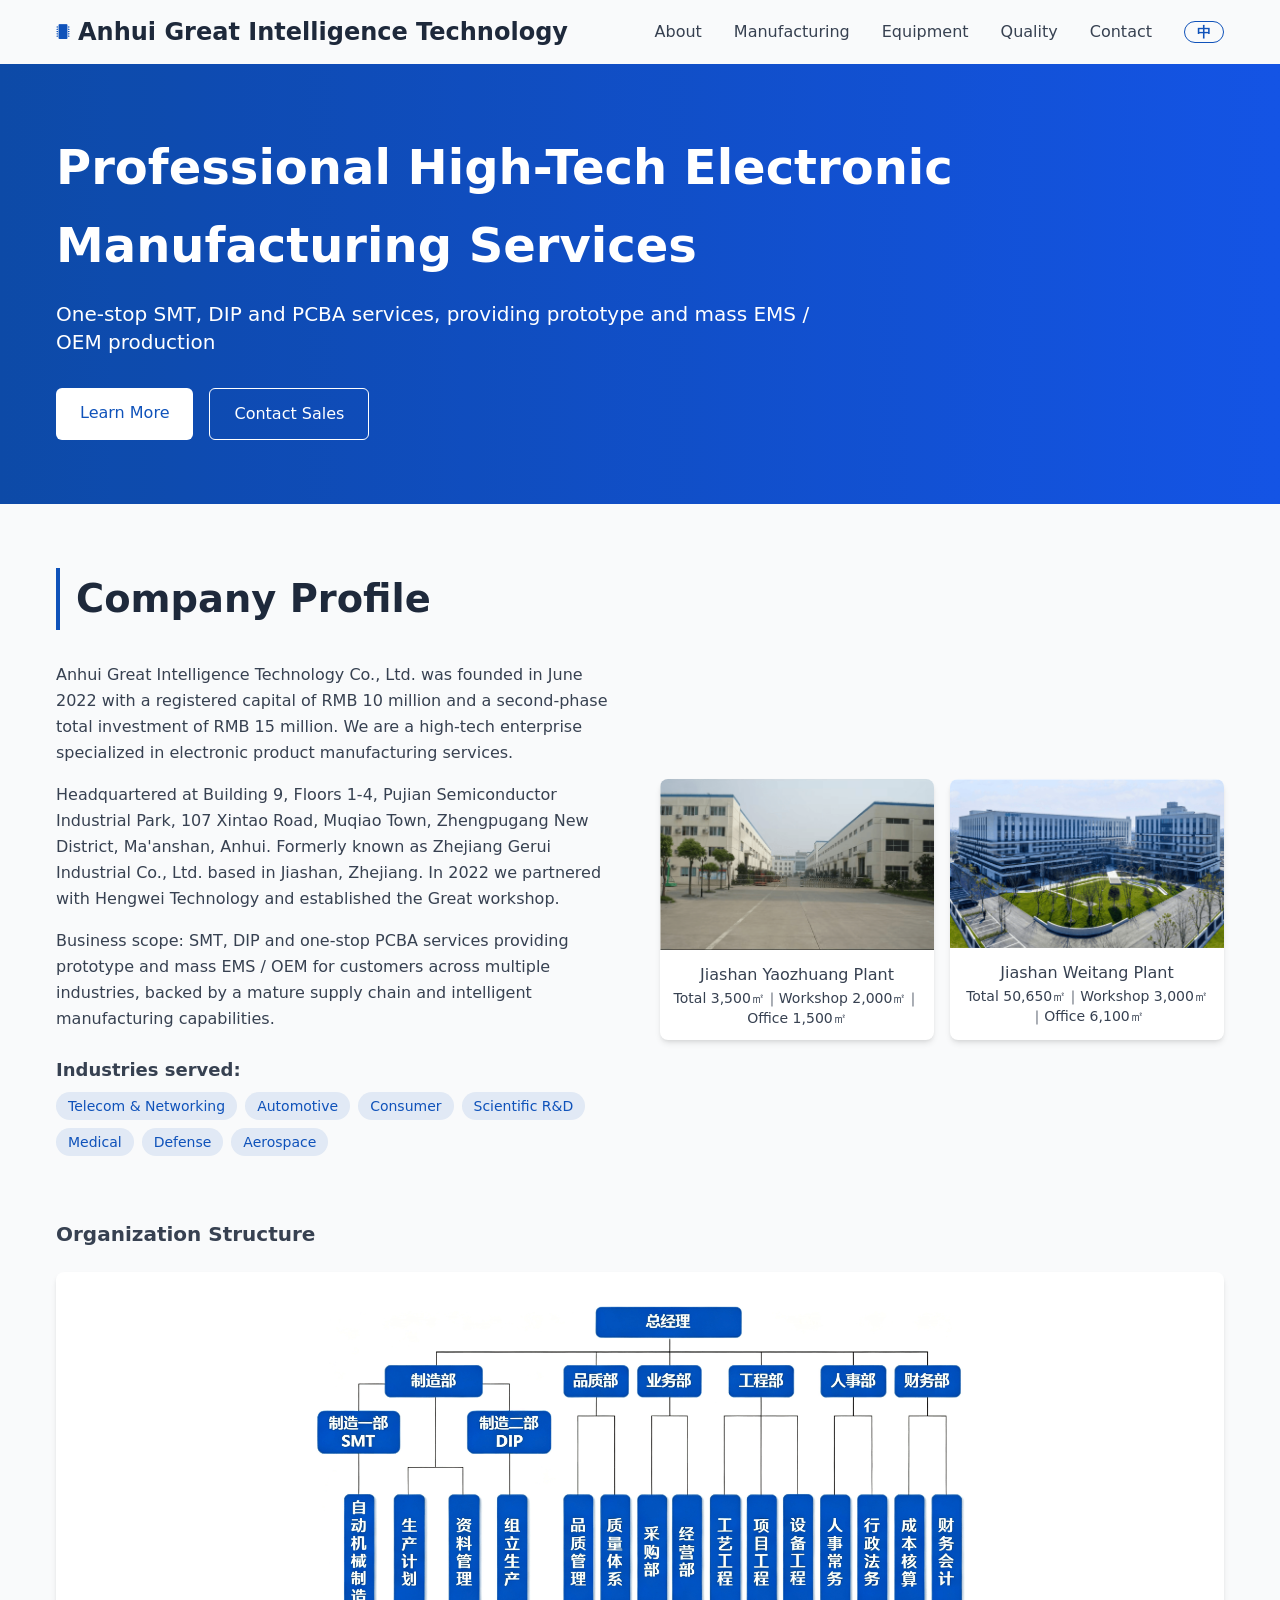
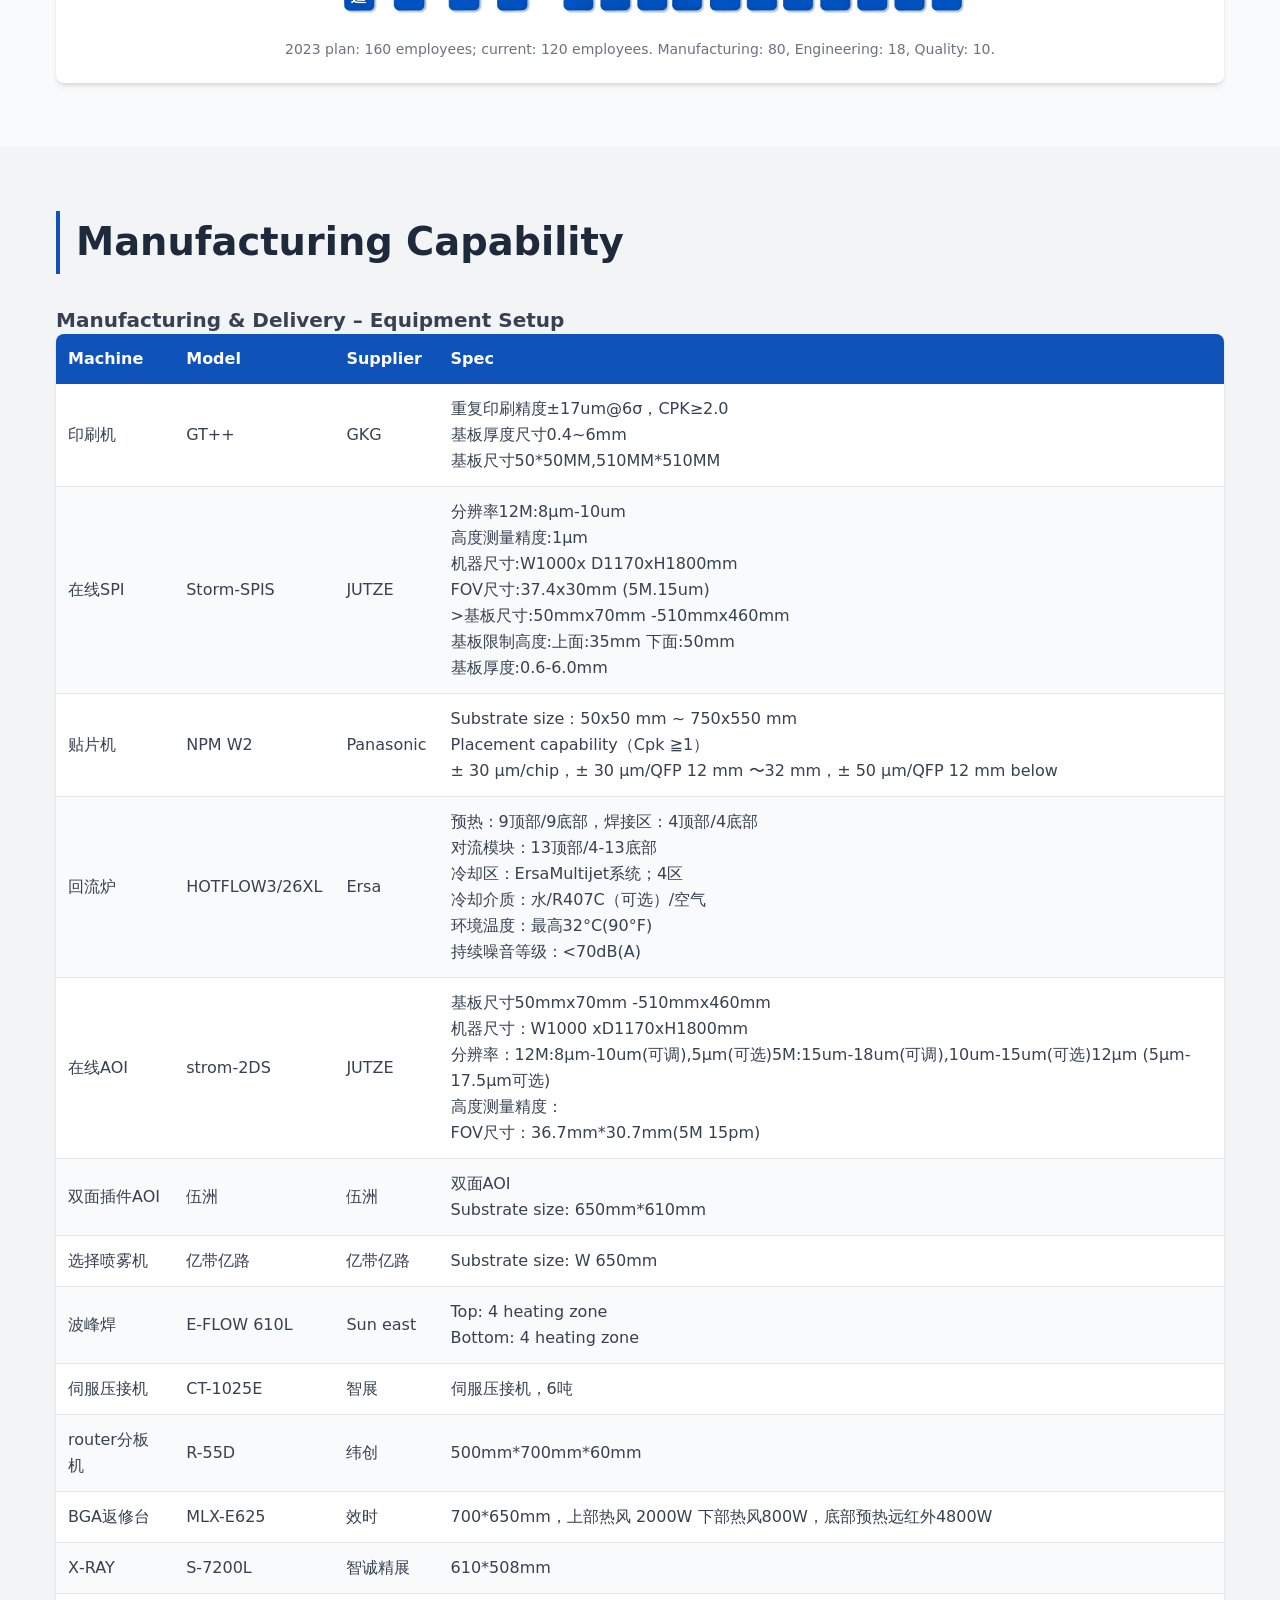
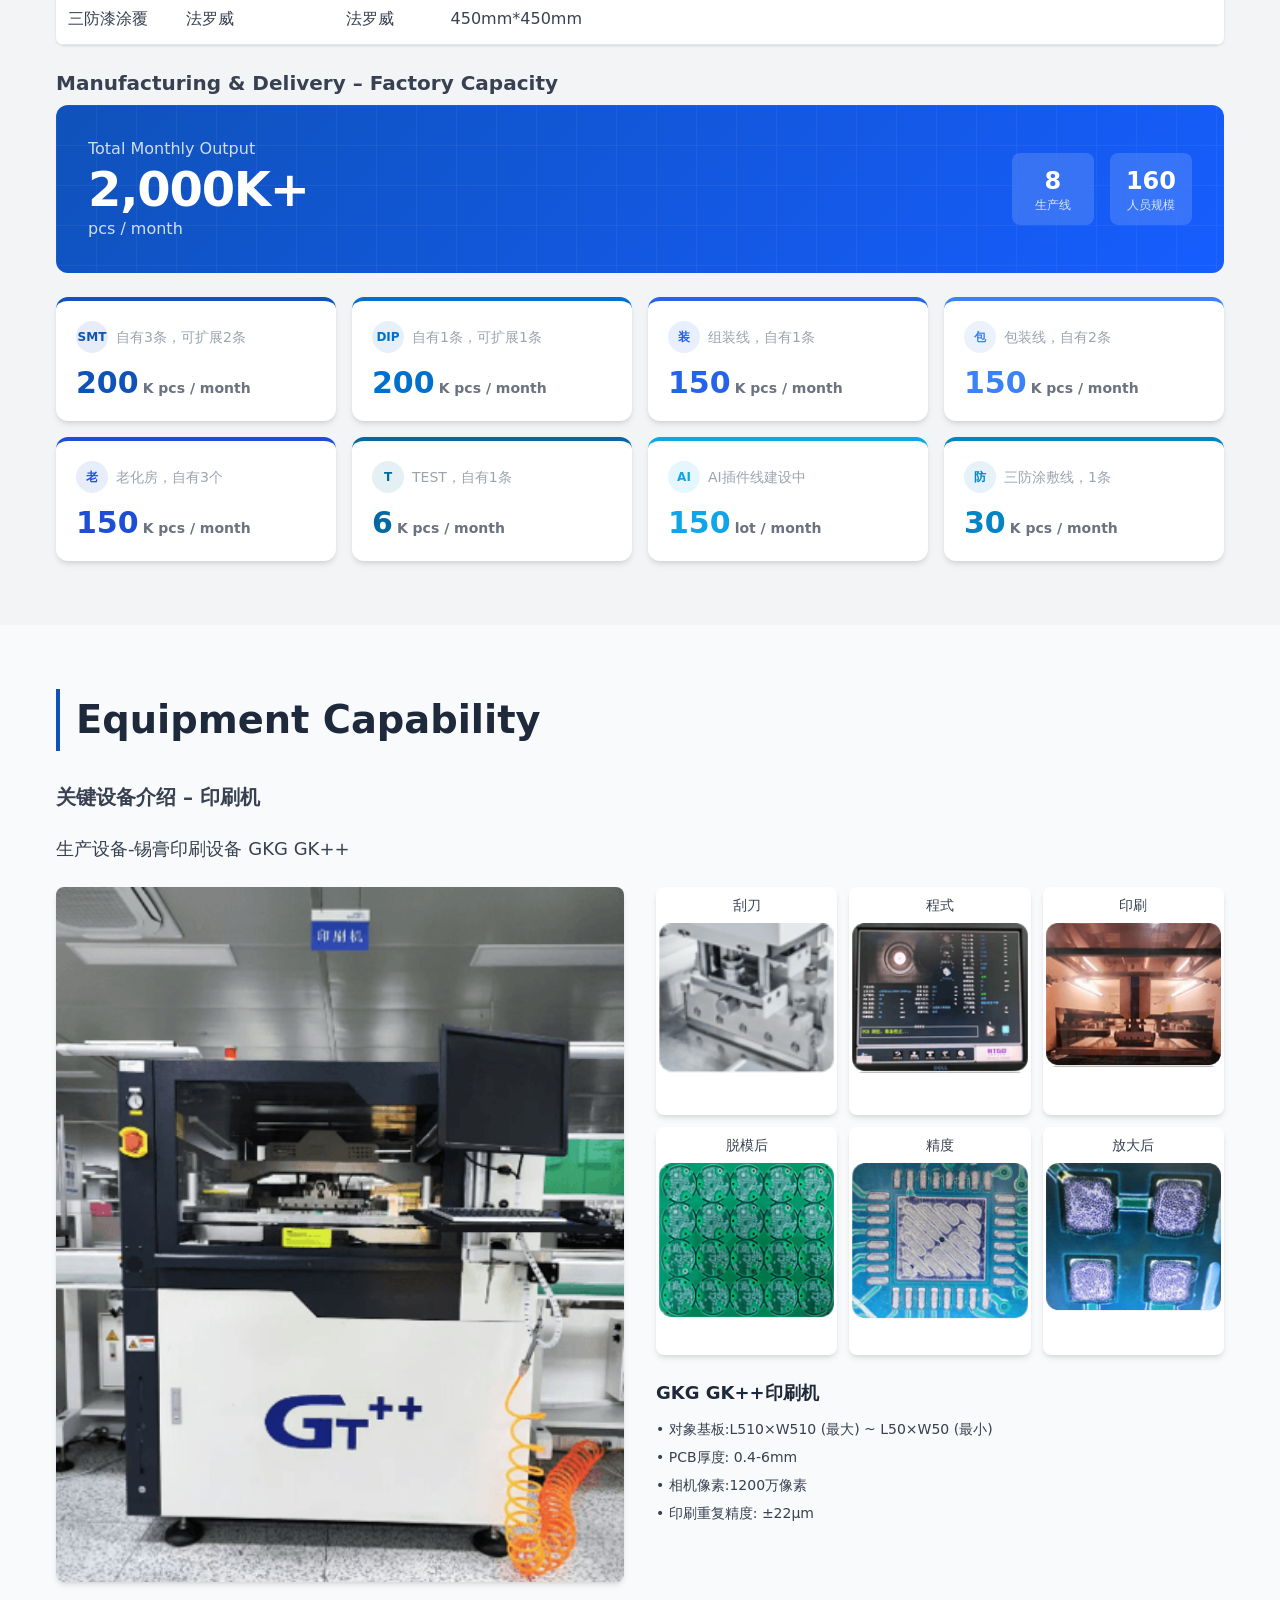
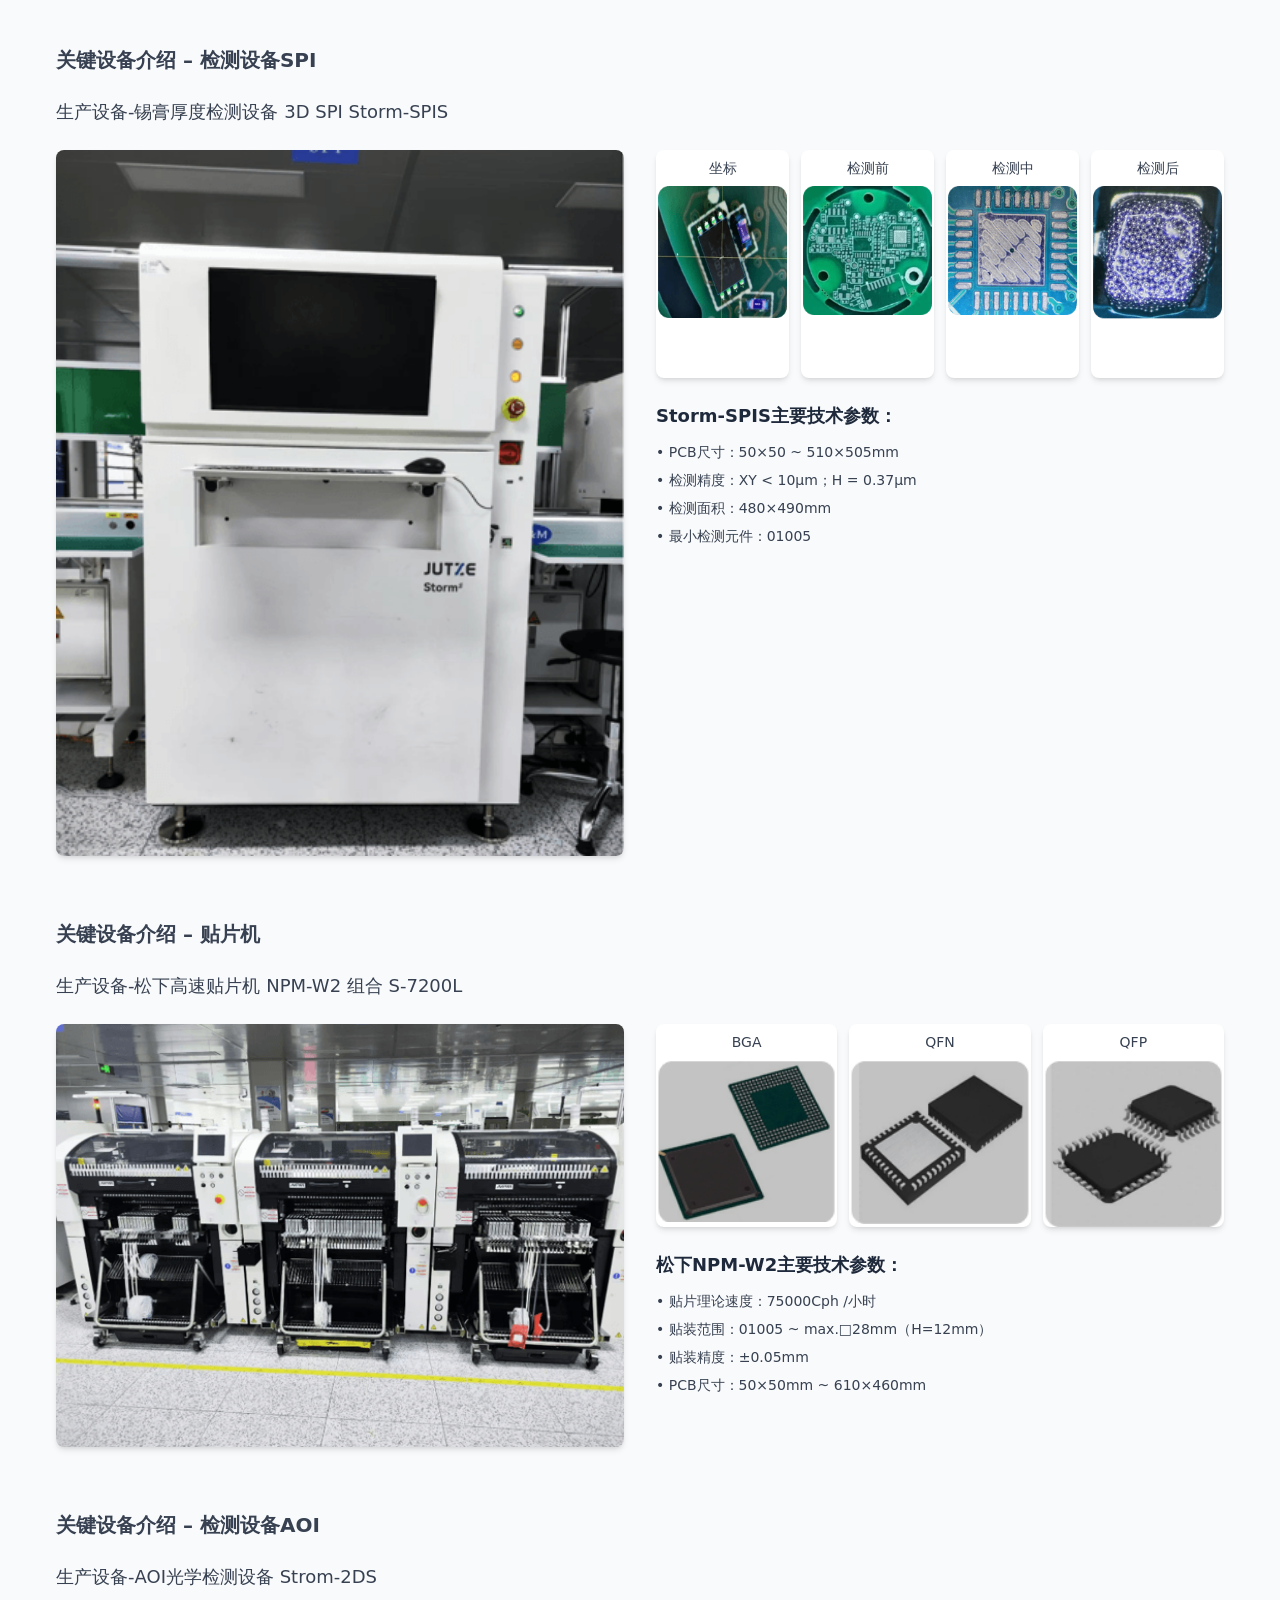
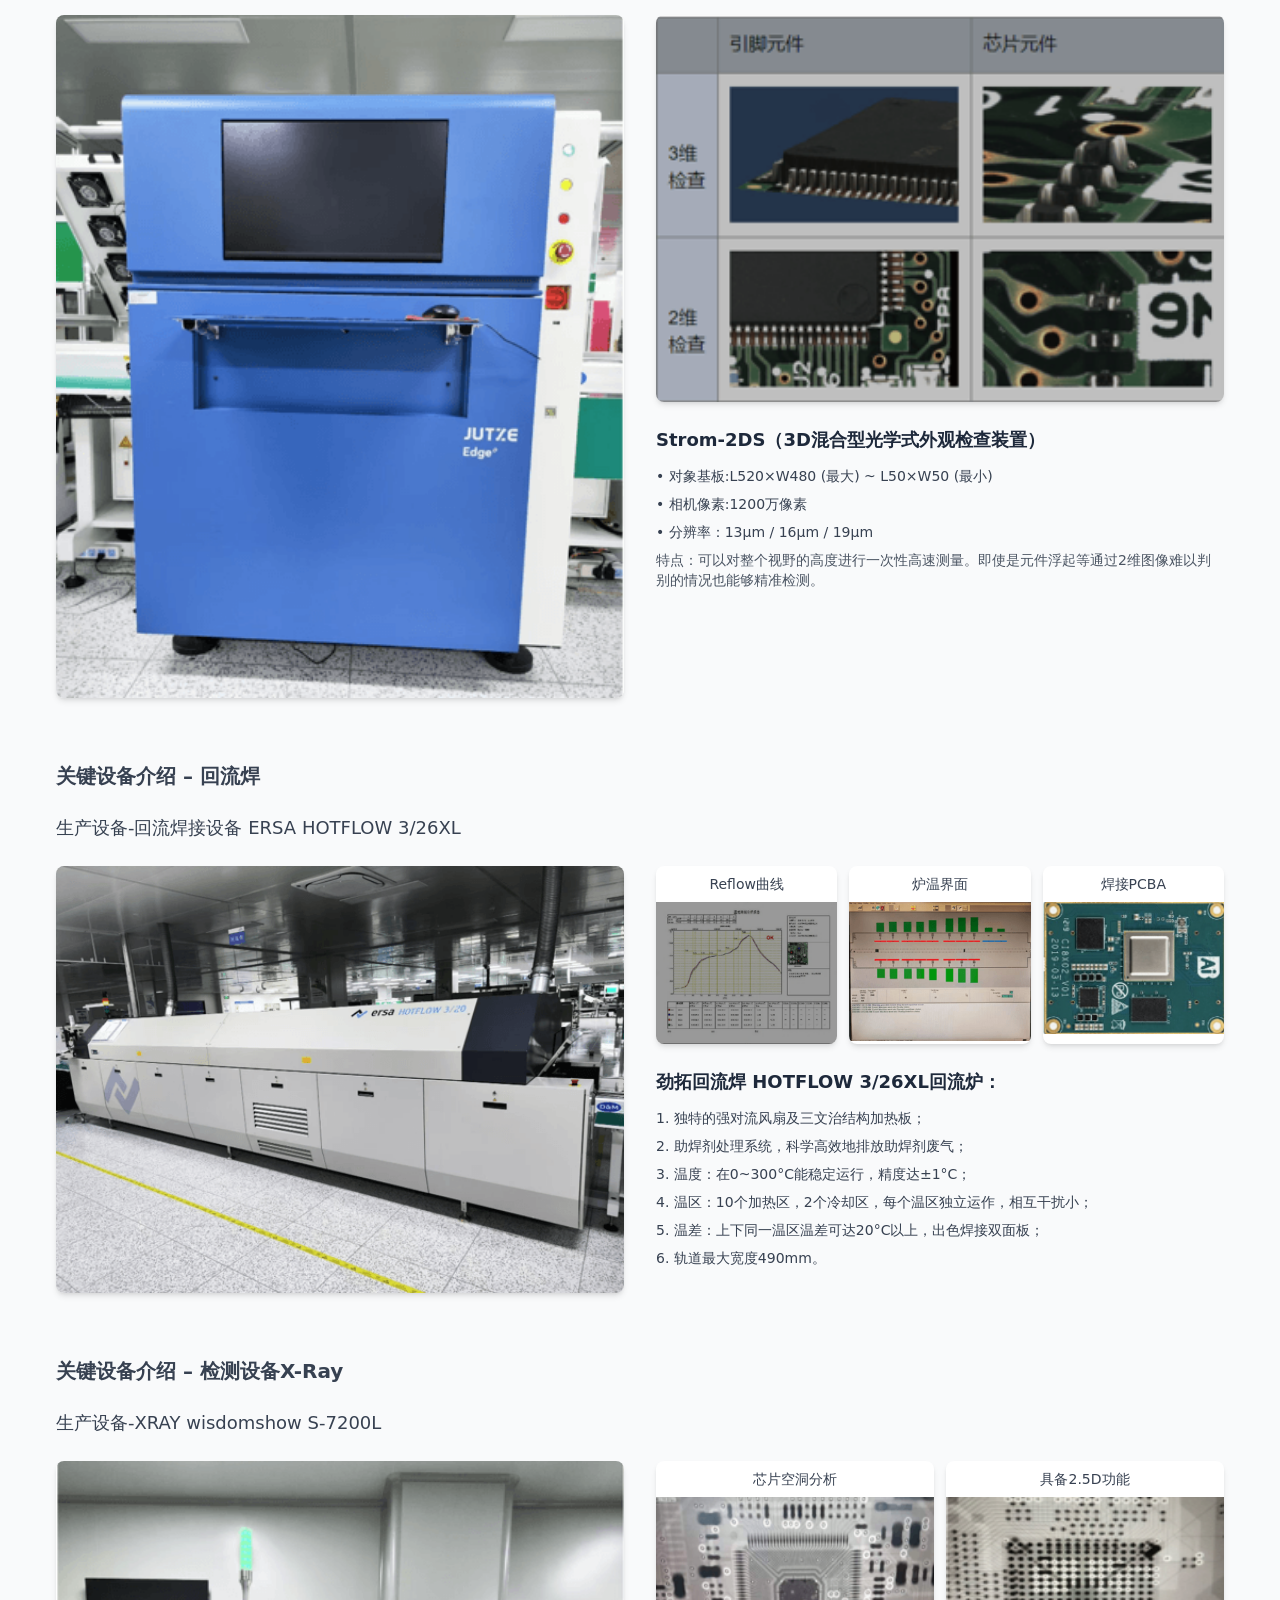
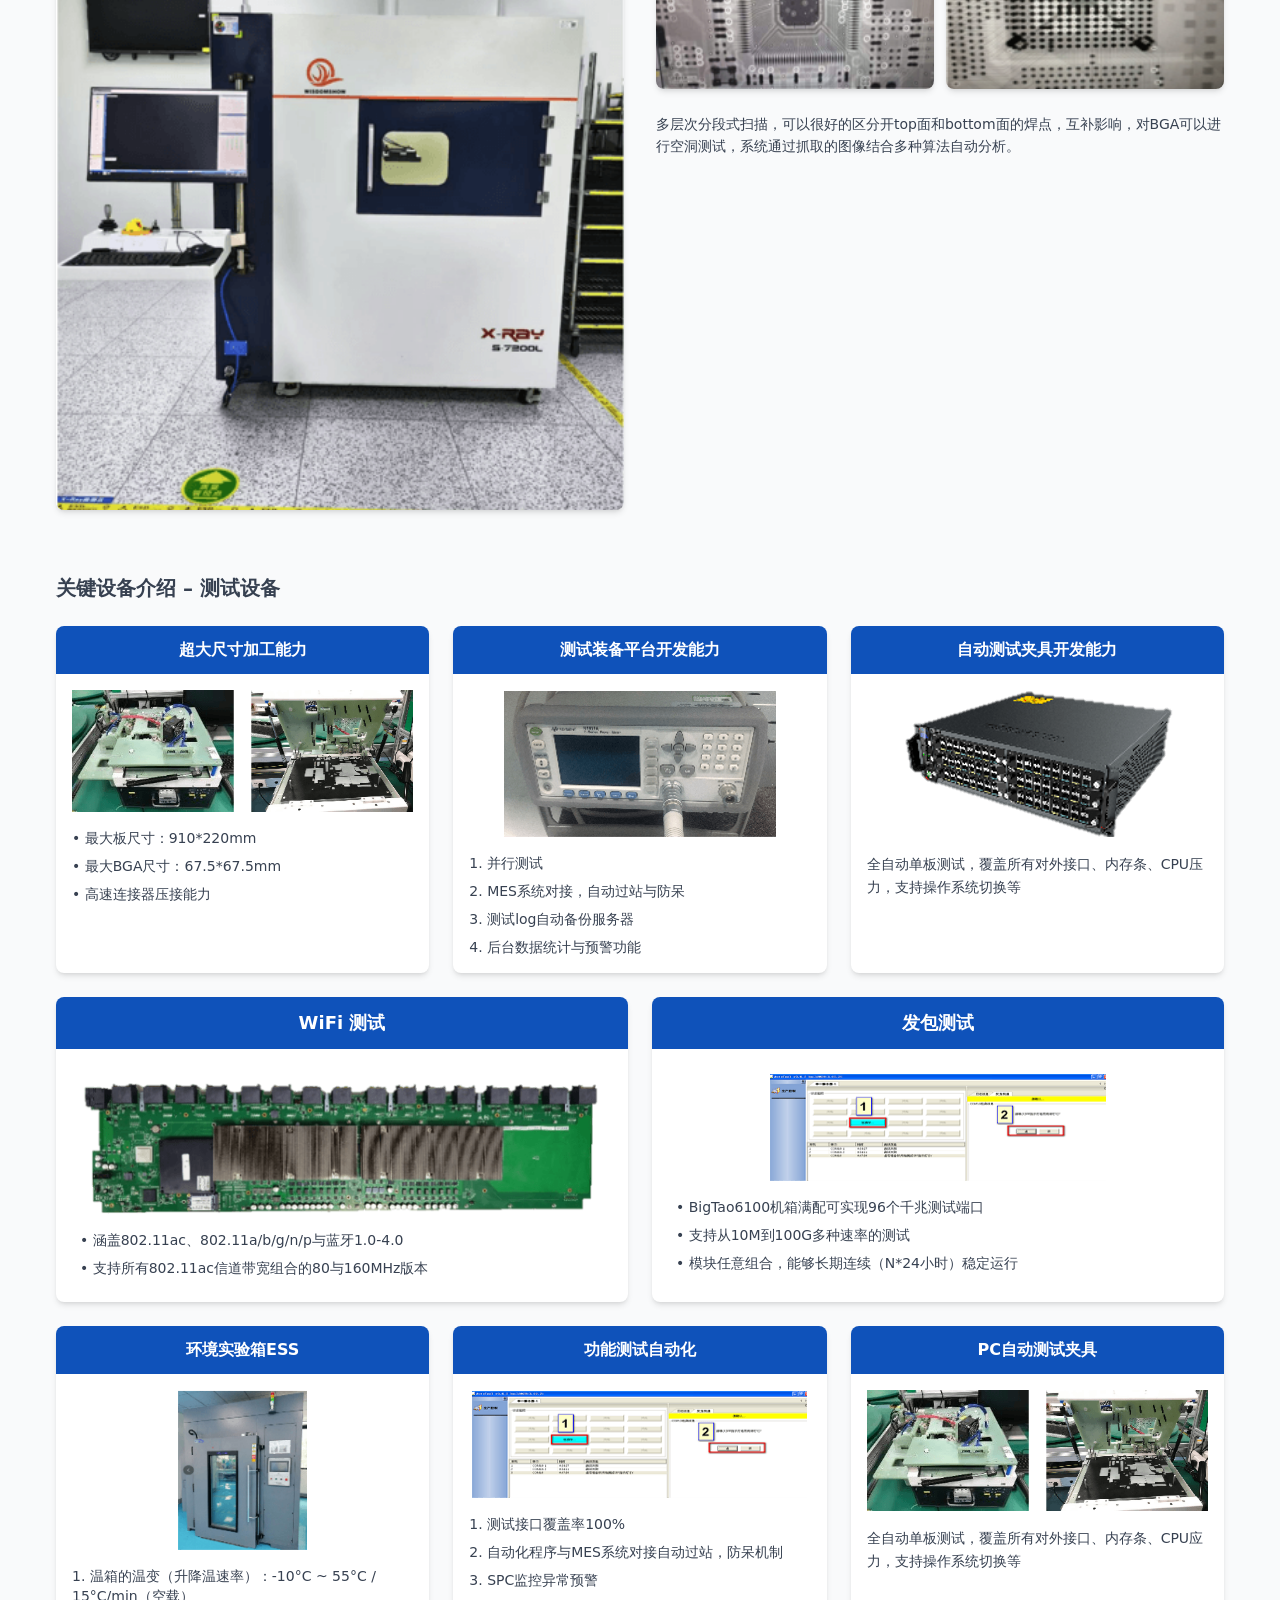
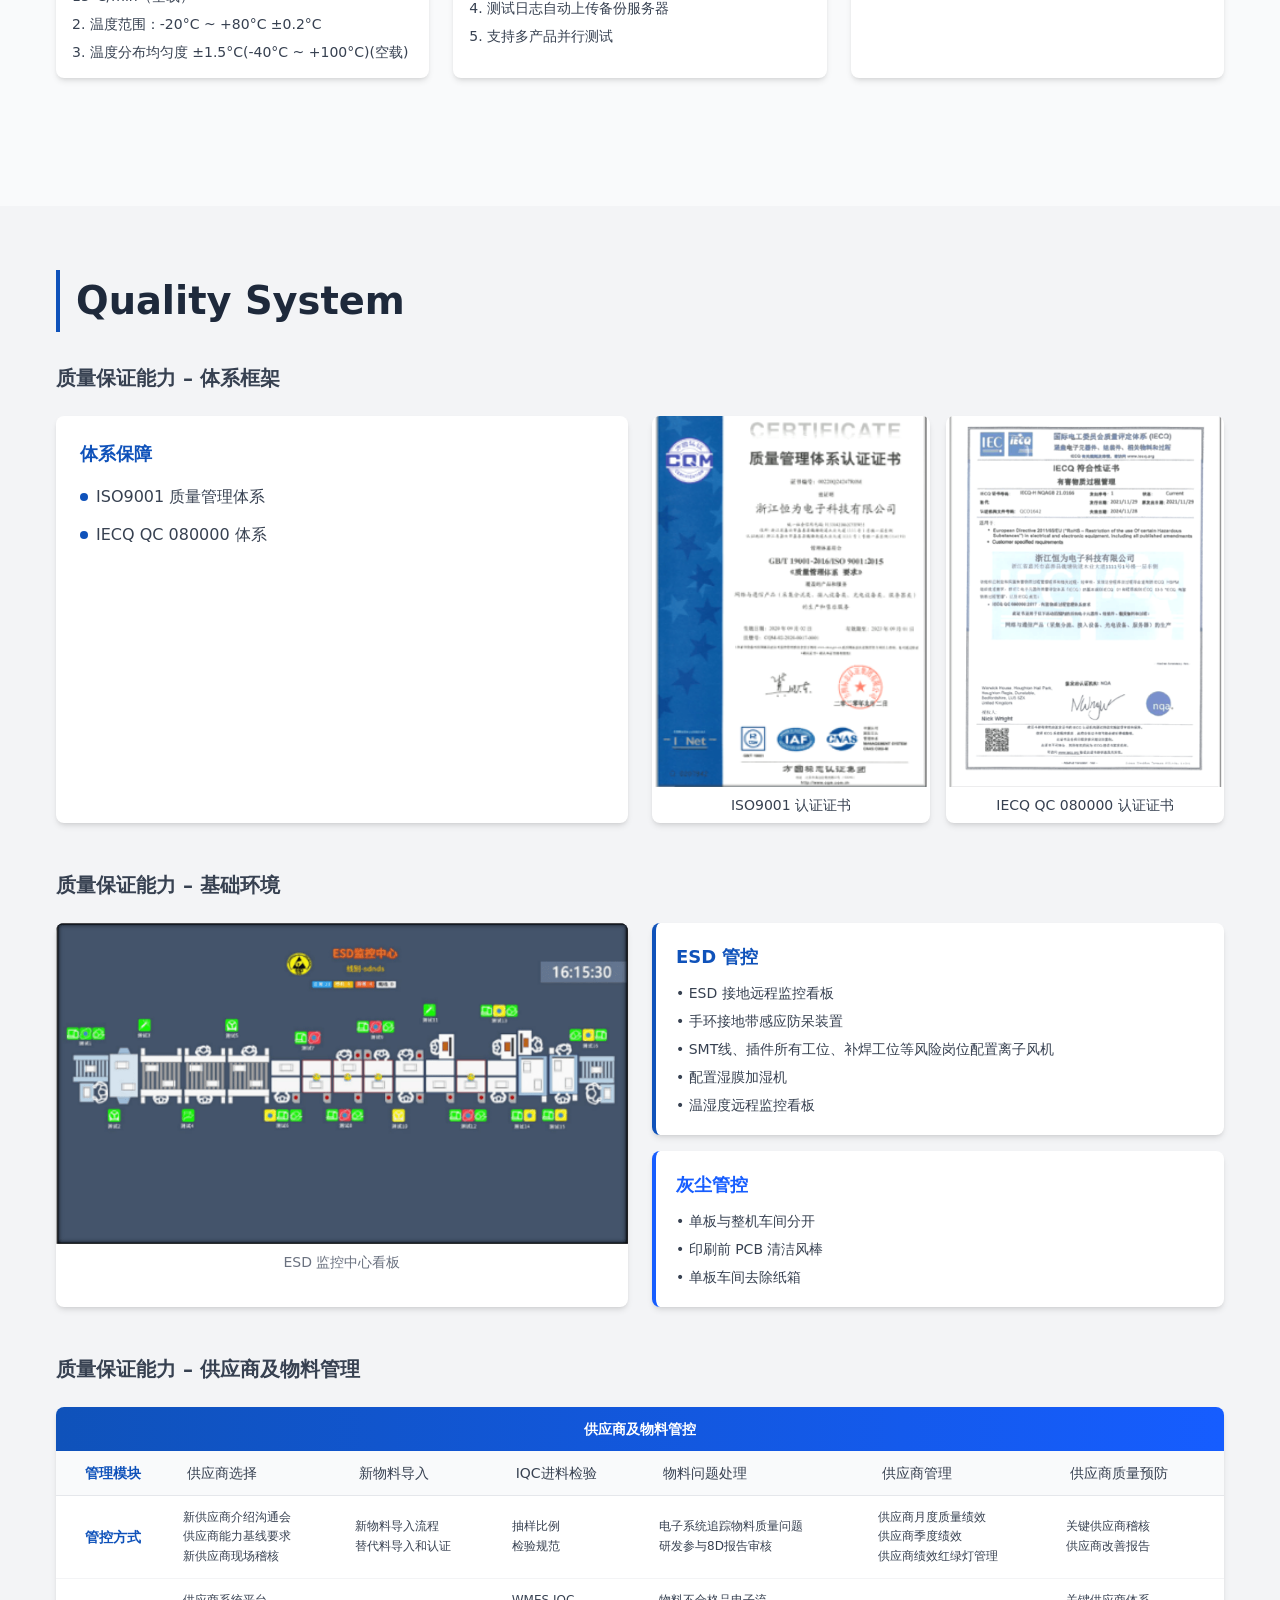
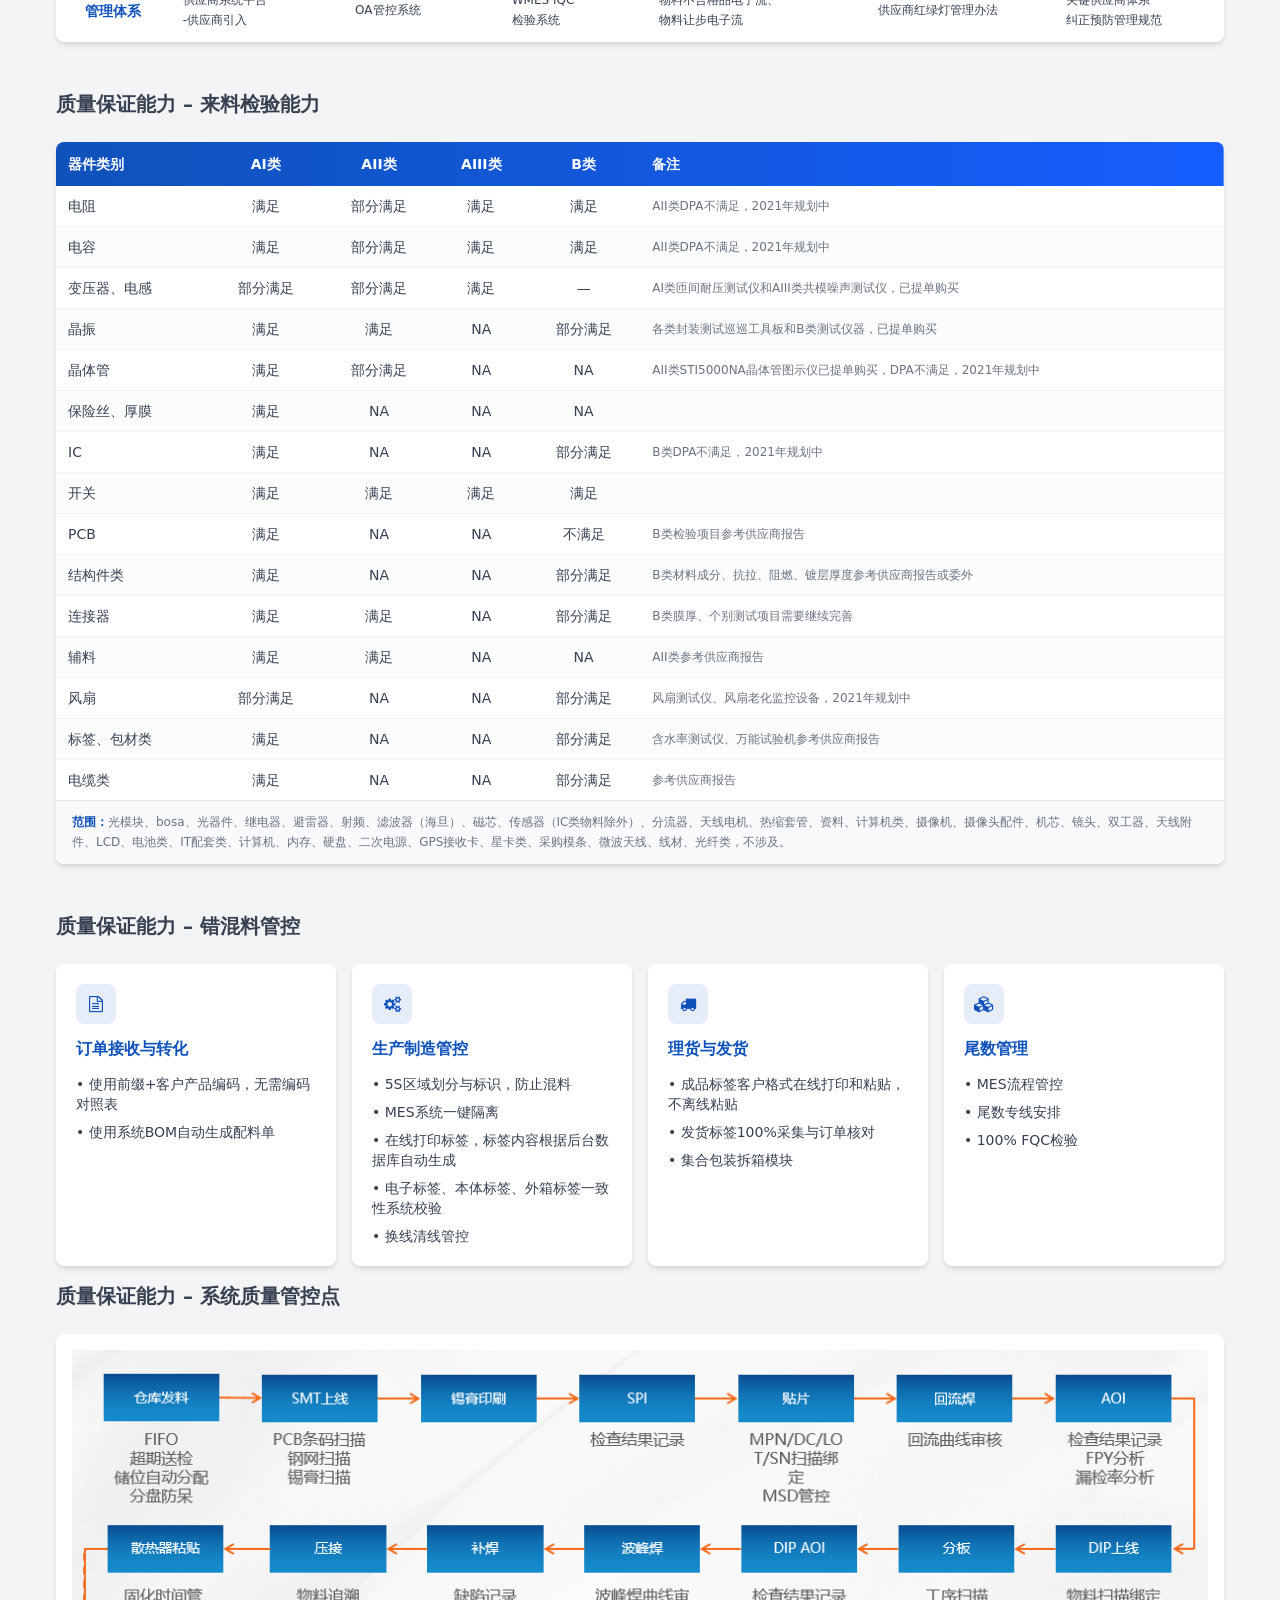
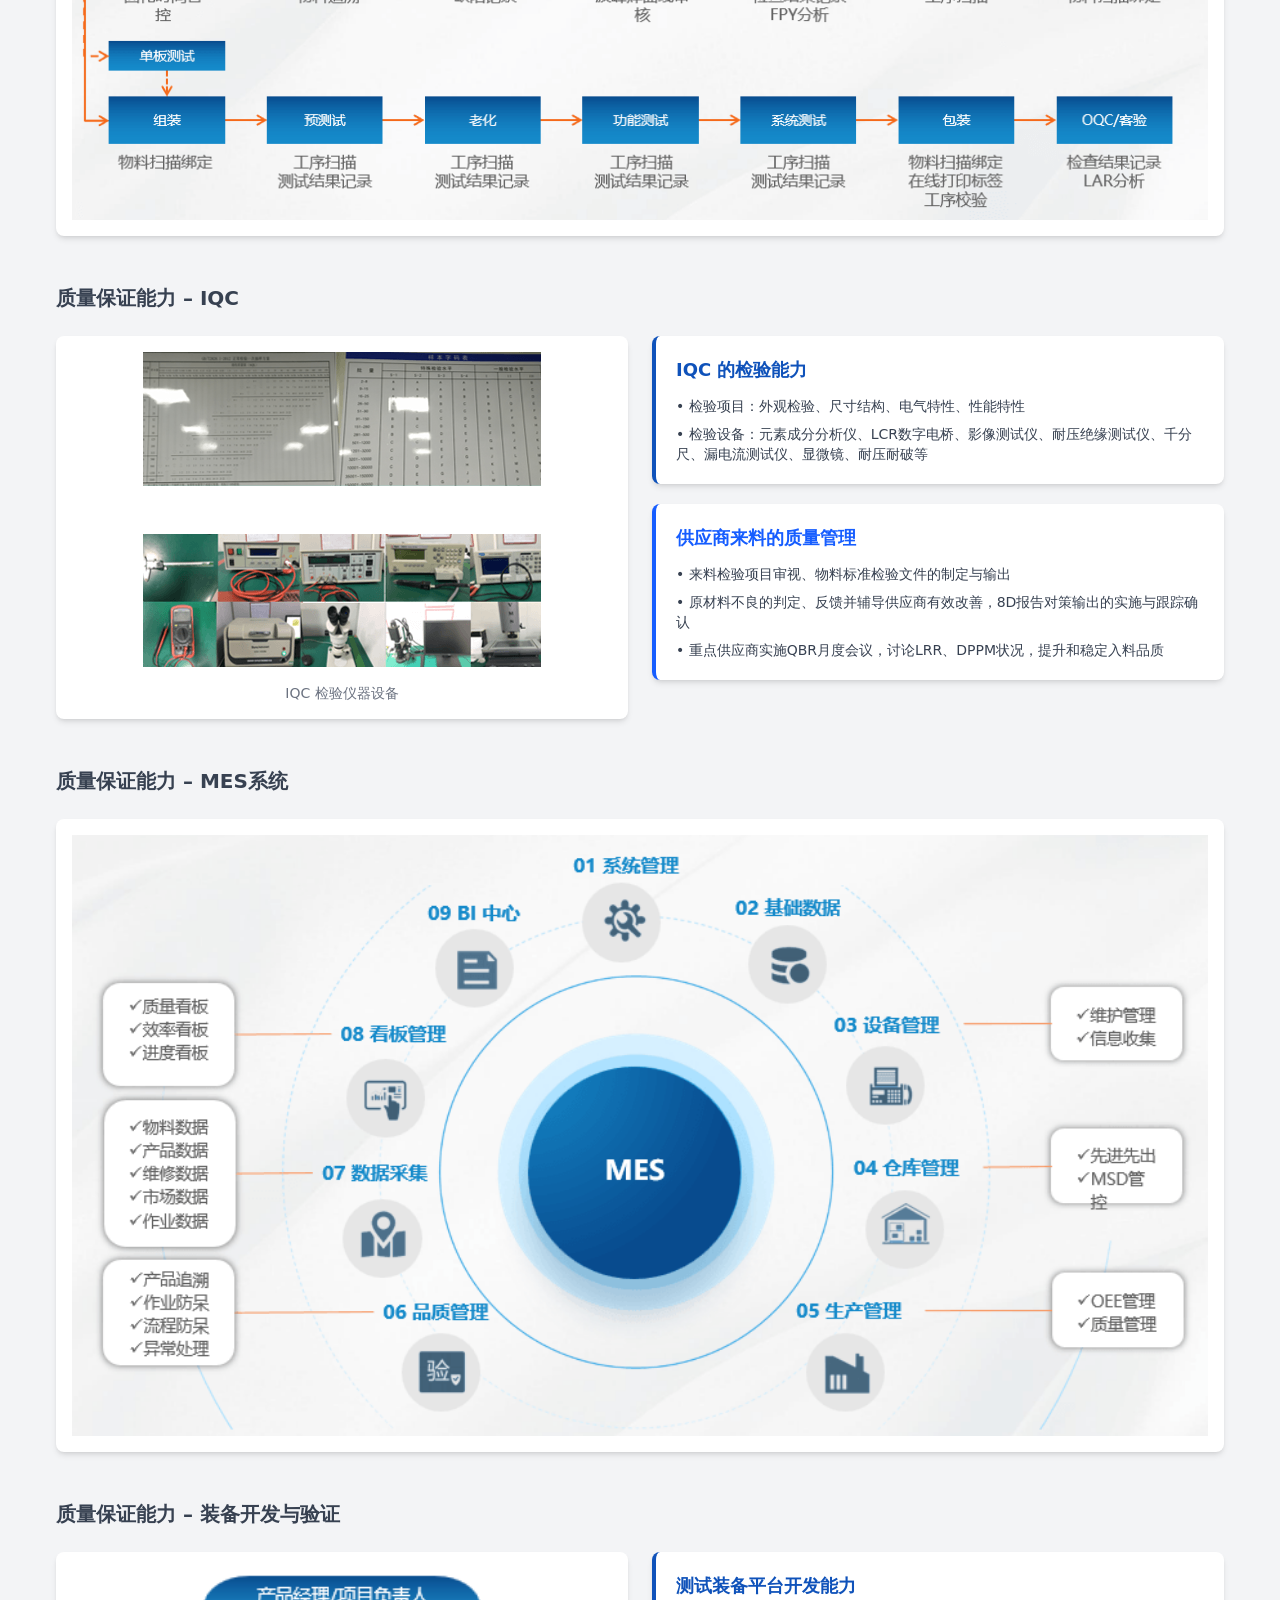
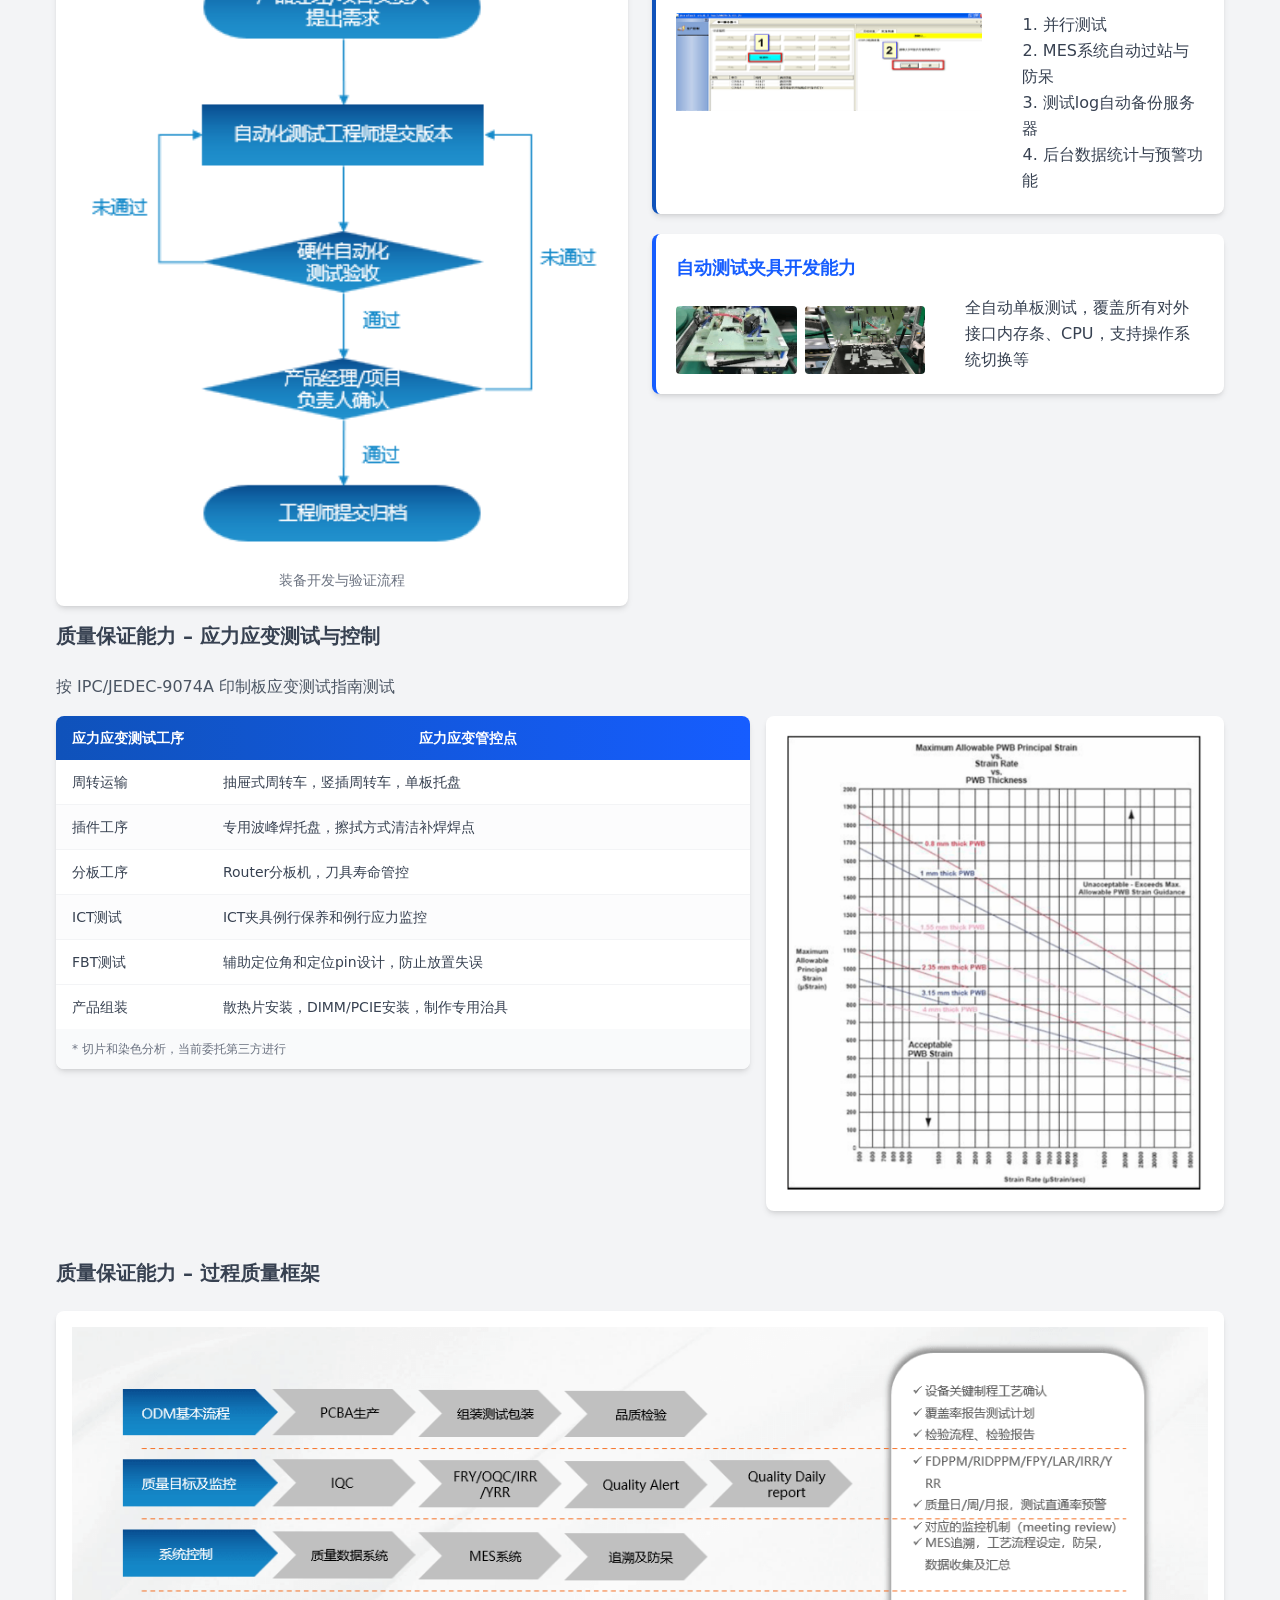
==== commit d33cf114: "中英文切换" ====
--- a/index.html
+++ b/index.html
@@ -32,30 +32,33 @@
     <div class="container mx-auto px-4 md:px-6 py-4 flex justify-between items-center">
         <div class="flex items-center gap-2">
             <i class="fa fa-microchip text-primary text-2xl"></i>
-            <h1 class="text-xl md:text-2xl font-bold text-dark">安徽格罗特智能科技</h1>
+            <h1 data-i18n="brand" class="text-xl md:text-2xl font-bold text-dark">安徽格罗特智能科技</h1>
         </div>
         <!--桌面导航-->
-        <nav class="hidden md:flex gap-8">
-            <a href="#about" class="hover:text-primary transition-colors relative after:absolute after:bg-primary after:h-0.5 after:w-0 after:bottom-0 after:left-0 hover:after:w-full after:transition-all">公司简况</a>
-            <a href="#factory" class="hover:text-primary transition-colors relative after:absolute after:bg-primary after:h-0.5 after:w-0 after:bottom-0 after:left-0 hover:after:w-full after:transition-all">制造能力</a>
-           <a href="#equipment" class="hover:text-primary transition-colors relative after:absolute after:bg-primary after:h-0.5 after:w-0 after:bottom-0 after:left-0 hover:after:w-full after:transition-all">设备能力</a>
-           <a href="#contact" class="hover:text-primary transition-colors relative after:absolute after:bg-primary after:h-0.5 after:w-0 after:bottom-0 after:left-0 hover:after:w-full after:transition-all">质量体系</a>
-            <a href="#contact" class="hover:text-primary transition-colors relative after:absolute after:bg-primary after:h-0.5 after:w-0 after:bottom-0 after:left-0 hover:after:w-full after:transition-all">联系我们</a>
-            
+        <nav class="hidden md:flex items-center gap-8">
+            <a href="#about" data-i18n="nav.about" class="hover:text-primary transition-colors relative after:absolute after:bg-primary after:h-0.5 after:w-0 after:bottom-0 after:left-0 hover:after:w-full after:transition-all">公司简况</a>
+            <a href="#factory" data-i18n="nav.factory" class="hover:text-primary transition-colors relative after:absolute after:bg-primary after:h-0.5 after:w-0 after:bottom-0 after:left-0 hover:after:w-full after:transition-all">制造能力</a>
+           <a href="#equipment" data-i18n="nav.equipment" class="hover:text-primary transition-colors relative after:absolute after:bg-primary after:h-0.5 after:w-0 after:bottom-0 after:left-0 hover:after:w-full after:transition-all">设备能力</a>
+           <a href="#quality" data-i18n="nav.quality" class="hover:text-primary transition-colors relative after:absolute after:bg-primary after:h-0.5 after:w-0 after:bottom-0 after:left-0 hover:after:w-full after:transition-all">质量体系</a>
+            <a href="#contact" data-i18n="nav.contact" class="hover:text-primary transition-colors relative after:absolute after:bg-primary after:h-0.5 after:w-0 after:bottom-0 after:left-0 hover:after:w-full after:transition-all">联系我们</a>
+            <button id="langToggle" class="ml-2 px-3 py-1.5 rounded-full border border-primary text-primary text-sm font-semibold hover:bg-primary hover:text-white transition-colors" data-i18n="nav.langBtn">EN</button>
         </nav>
         <!--移动端菜单按钮-->
-        <button id="menuBtn" class="md:hidden text-dark text-xl p-1.5">
-            <i class="fa fa-bars"></i>
-        </button>
+        <div class="md:hidden flex items-center gap-2">
+            <button id="langToggleMobile" class="px-2.5 py-1 rounded-full border border-primary text-primary text-xs font-semibold" data-i18n="nav.langBtn">EN</button>
+            <button id="menuBtn" class="text-dark text-xl p-1.5">
+                <i class="fa fa-bars"></i>
+            </button>
+        </div>
     </div>
     <!--移动端下拉菜单-->
     <div id="mobileMenu" class="hidden md:hidden bg-white border-t shadow-md">
         <div class="container mx-auto px-4 py-3 flex flex-col gap-2">
-            <a href="#about" class="py-2 px-2 hover:bg-gray-100 rounded">公司简况</a>
-            <a href="#factory" class="py-2 px-2 hover:bg-gray-100 rounded">制造能力</a>
-            <a href="#equipment" class="py-2 px-2 hover:bg-gray-100 rounded">设备能力</a>
-            <a href="#quality" class="py-2 px-2 hover:bg-gray-100 rounded">质量体系</a>
-            <a href="#contact" class="py-2 px-2 hover:bg-gray-100 rounded">联系我们</a>
+            <a href="#about" data-i18n="nav.about" class="py-2 px-2 hover:bg-gray-100 rounded">公司简况</a>
+            <a href="#factory" data-i18n="nav.factory" class="py-2 px-2 hover:bg-gray-100 rounded">制造能力</a>
+            <a href="#equipment" data-i18n="nav.equipment" class="py-2 px-2 hover:bg-gray-100 rounded">设备能力</a>
+            <a href="#quality" data-i18n="nav.quality" class="py-2 px-2 hover:bg-gray-100 rounded">质量体系</a>
+            <a href="#contact" data-i18n="nav.contact" class="py-2 px-2 hover:bg-gray-100 rounded">联系我们</a>
         </div>
     </div>
 </header>
@@ -64,11 +67,11 @@
 <section class="relative bg-gradient-to-r from-primary to-secondary text-white py-16 md:py-28 overflow-hidden">
     <div class="absolute inset-0 bg-black/10"></div>
     <div class="container relative mx-auto px-4 md:px-6">
-        <h2 class="text-[clamp(1.8rem,4vw,3rem)] font-bold mb-4 fade-in-up">专业电子产品生产服务高新技术企业</h2>
-        <p class="text-lg md:text-xl opacity-95 max-w-3xl fade-in-up" style="transition-delay:0.1s">SMT贴片、DIP、PCBA一站式服务，提供试产与批量EMS、OEM加工服务</p>
+        <h2 data-i18n="hero.title" class="text-[clamp(1.8rem,4vw,3rem)] font-bold mb-4 fade-in-up">专业电子产品生产服务高新技术企业</h2>
+        <p data-i18n="hero.subtitle" class="text-lg md:text-xl opacity-95 max-w-3xl fade-in-up" style="transition-delay:0.1s">SMT贴片、DIP、PCBA一站式服务，提供试产与批量EMS、OEM加工服务</p>
         <div class="mt-8 flex flex-wrap gap-4 fade-in-up" style="transition-delay:0.2s">
-            <a href="#about" class="bg-white text-primary px-6 py-3 rounded-md font-medium hover:bg-gray-100 hover:shadow-lg transition-all">了解我们</a>
-            <a href="#contact" class="border border-white px-6 py-3 rounded-md font-medium hover:bg-white/15 transition-all">联系业务</a>
+            <a href="#about" data-i18n="hero.cta1" class="bg-white text-primary px-6 py-3 rounded-md font-medium hover:bg-gray-100 hover:shadow-lg transition-all">了解我们</a>
+            <a href="#contact" data-i18n="hero.cta2" class="border border-white px-6 py-3 rounded-md font-medium hover:bg-white/15 transition-all">联系业务</a>
         </div>
     </div>
 </section>
@@ -76,22 +79,22 @@
 <!--公司简况介绍-->
 <section id="about" class="py-16 md:py-20 fade-in-up">
     <div class="container mx-auto px-4 md:px-6">
-        <h3 class="section-title">公司简况介绍</h3>
+        <h3 data-i18n="about.title" class="section-title">公司简况介绍</h3>
         <div class="grid md:grid-cols-2 gap-10 items-center">
             <div>
-                <p class="mb-4">安徽格罗特智能科技有限公司成立于2022年6月，注册资本1000万元，二期投资总额1500万元，是一家专业从事电子产品生产服务的高新技术企业。</p>
-                <p class="mb-4">总部坐落于安徽省马鞍山市郑蒲港新区姥桥镇新陶路107号浦建半导体产业园9栋1‑4层。公司前身为浙江格瑞实业股份有限公司，位于浙江嘉善。2022年与恒为科技合作，建立格罗特生产车间。</p>
-                <p class="mb-4">业务方向：Smt贴片、Dip，Pcba一站式服务，为多领域客户提供试产与批量EMS、OEM加工服务，具备完善供应链与智能制造服务能力。</p>
+                <p data-i18n="about.p1" class="mb-4">安徽格罗特智能科技有限公司成立于2022年6月，注册资本1000万元，二期投资总额1500万元，是一家专业从事电子产品生产服务的高新技术企业。</p>
+                <p data-i18n="about.p2" class="mb-4">总部坐落于安徽省马鞍山市郑蒲港新区姥桥镇新陶路107号浦建半导体产业园9栋1‑4层。公司前身为浙江格瑞实业股份有限公司，位于浙江嘉善。2022年与恒为科技合作，建立格罗特生产车间。</p>
+                <p data-i18n="about.p3" class="mb-4">业务方向：Smt贴片、Dip，Pcba一站式服务，为多领域客户提供试产与批量EMS、OEM加工服务，具备完善供应链与智能制造服务能力。</p>
                 <div class="mt-6">
-                    <h4 class="font-semibold text-lg mb-2">服务领域：</h4>
+                    <h4 data-i18n="about.domainTitle" class="font-semibold text-lg mb-2">服务领域：</h4>
                     <div class="flex flex-wrap gap-2">
-                        <span class="bg-primary/10 text-primary px-3 py-1 rounded-full text-sm">通信网络</span>
-                        <span class="bg-primary/10 text-primary px-3 py-1 rounded-full text-sm">汽车电子</span>
-                        <span class="bg-primary/10 text-primary px-3 py-1 rounded-full text-sm">消费电子</span>
-                        <span class="bg-primary/10 text-primary px-3 py-1 rounded-full text-sm">科研</span>
-                        <span class="bg-primary/10 text-primary px-3 py-1 rounded-full text-sm">医疗</span>
-                        <span class="bg-primary/10 text-primary px-3 py-1 rounded-full text-sm">军工</span>
-                        <span class="bg-primary/10 text-primary px-3 py-1 rounded-full text-sm">航空航天</span>
+                        <span data-i18n="about.domains.0" class="bg-primary/10 text-primary px-3 py-1 rounded-full text-sm">通信网络</span>
+                        <span data-i18n="about.domains.1" class="bg-primary/10 text-primary px-3 py-1 rounded-full text-sm">汽车电子</span>
+                        <span data-i18n="about.domains.2" class="bg-primary/10 text-primary px-3 py-1 rounded-full text-sm">消费电子</span>
+                        <span data-i18n="about.domains.3" class="bg-primary/10 text-primary px-3 py-1 rounded-full text-sm">科研</span>
+                        <span data-i18n="about.domains.4" class="bg-primary/10 text-primary px-3 py-1 rounded-full text-sm">医疗</span>
+                        <span data-i18n="about.domains.5" class="bg-primary/10 text-primary px-3 py-1 rounded-full text-sm">军工</span>
+                        <span data-i18n="about.domains.6" class="bg-primary/10 text-primary px-3 py-1 rounded-full text-sm">航空航天</span>
                     </div>
                 </div>
             </div>
@@ -101,9 +104,9 @@
                        <img loading="lazy" decoding="async" src="./images/factory1.png" alt="">
                     </div>
                     <div class="p-3 text-center">
-                        <p class="font-medium">嘉善姚庄厂区</p>
+                        <p data-i18n="about.factory1.name" class="font-medium">嘉善姚庄厂区</p>
                         <ul class="text-sm space-y-1">
-                            <li>总建面3500㎡｜车间2000㎡｜办公楼1500㎡</li>
+                            <li data-i18n="about.factory1.spec">总建面3500㎡｜车间2000㎡｜办公楼1500㎡</li>
                         </ul>
                     </div>
                 </div>
@@ -112,9 +115,9 @@
                         <img loading="lazy" decoding="async" src="./images/factory2.png" alt="">
                     </div>
                     <div class="p-3 text-center">
-                        <p class="font-medium">嘉善魏塘厂区</p>
+                        <p data-i18n="about.factory2.name" class="font-medium">嘉善魏塘厂区</p>
                         <ul class="text-sm space-y-1">
-                            <li>总建面50650㎡｜车间3000㎡｜办公楼6100㎡</li>
+                            <li data-i18n="about.factory2.spec">总建面50650㎡｜车间3000㎡｜办公楼6100㎡</li>
                         </ul>
                     </div>
                 </div>
@@ -123,11 +126,11 @@
 
         <!--组织架构-->
         <div class="mt-16 fade-in-up">
-            <h4 class="text-xl font-semibold mb-6">公司组织架构</h4>
+            <h4 data-i18n="about.structure.title" class="text-xl font-semibold mb-6">公司组织架构</h4>
             <div class="card-shadow p-6 overflow-x-auto">
                 <div class="min-w-[700px] text-center">
                     <img loading="lazy" decoding="async" style="width: 60%;margin: 0 auto;" src="./images/jiagou.png" alt="">
-                    <div class="mt-4 text-sm text-gray-500">2023年公司规划总人数：160人 ，目前总人数：120人  ，其中制造部：80人 ，工程部：18人 品质部:10人。</div>
+                    <div data-i18n="about.structure.note" class="mt-4 text-sm text-gray-500">2023年公司规划总人数：160人 ，目前总人数：120人  ，其中制造部：80人 ，工程部：18人 品质部:10人。</div>
                 </div>
             </div>
         </div>
@@ -137,8 +140,8 @@
 <!--制造能力介绍-->
 <section id="factory" class="py-16 md:py-20 bg-lightgray fade-in-up">
     <div class="container mx-auto px-4 md:px-6">
-        <h3 class="section-title">制造能力介绍</h3>
-        <h3 class="text-xl font-semibold">制造与交付 – 硬件配置</h3>
+        <h3 data-i18n="factory.title" class="section-title">制造能力介绍</h3>
+        <h3 data-i18n="factory.hardwareSubtitle" class="text-xl font-semibold">制造与交付 – 硬件配置</h3>
         <div class="overflow-x-auto rounded-lg shadow">
             <table class="w-full min-w-[800px] bg-white">
                 <thead class="bg-primary text-white">
@@ -264,7 +267,7 @@
                 </tbody>
             </table>
         </div>
-        <h3 class="text-xl font-semibold mt-6 mb-2">制造与交付 – 工厂产能</h3>
+        <h3 data-i18n="factory.capacitySubtitle" class="text-xl font-semibold mt-6 mb-2">制造与交付 – 工厂产能</h3>
 
         <div class="relative overflow-hidden rounded-xl p-6 md:p-8 mb-6" style="background: linear-gradient(135deg, #0F52BA 0%, #165DFF 100%);">
             <div class="absolute inset-0 opacity-10">
@@ -279,7 +282,7 @@
             </div>
             <div class="relative flex flex-col sm:flex-row items-center justify-between gap-4 text-white">
                 <div>
-                    <div class="text-sm md:text-base opacity-80 mb-1">月度总产能</div>
+                    <div data-i18n="factory.totalMonthly" class="text-sm md:text-base opacity-80 mb-1">月度总产能</div>
                     <div class="text-4xl md:text-5xl font-extrabold tracking-tight">2,000K+</div>
                     <div class="text-sm md:text-base opacity-80 mt-1">pcs / month</div>
                 </div>
@@ -408,7 +411,7 @@
 <!--设备能力介绍-->
 <section id="equipment" class="py-16 md:py-20 fade-in-up">
     <div class="container mx-auto px-4 md:px-6">
-        <h3 class="section-title">设备能力</h3>
+        <h3 data-i18n="equipment.title" class="section-title">设备能力</h3>
 
         <!-- 印刷机 -->
         <div class="mb-16">
@@ -777,7 +780,7 @@
 <!--质量体系介绍-->
 <section id="quality" class="py-16 md:py-20 bg-lightgray">
     <div class="container mx-auto px-4 md:px-6">
-        <h3 class="section-title">质量体系</h3>
+        <h3 data-i18n="quality.title" class="section-title">质量体系</h3>
 
         <!-- 1. 体系框架 -->
         <div class="mb-12">
@@ -1302,24 +1305,24 @@
 </section>
 <section id="contact" class="py-16 bg-dark text-white fade-in-up">
     <div class="container mx-auto px-4 md:px-6">
-        <h1 class="text-3xl mb-4">联系我们</h1>
+        <h1 data-i18n="contact.title" class="text-3xl mb-4">联系我们</h1>
         <div class="grid md:grid-cols-2 gap-8">
             <div>
-                <h4 class="text-xl font-semibold mb-4">安徽格罗特智能科技有限公司</h4>
+                <h4 data-i18n="contact.companyName" class="text-xl font-semibold mb-4">安徽格罗特智能科技有限公司</h4>
                 <ul class="space-y-3">
-                    <li><i class="fa fa-map-marker mr-2"></i>地址：安徽省马鞍山市郑蒲港新区姥桥镇新陶路107号浦建半导体产业园9栋1‑4层</li>
-                    <li><i class="fa fa-building mr-2"></i>前身：浙江格瑞实业股份有限公司（嘉善生产基地）</li>
+                    <li data-i18n="contact.address"><i class="fa fa-map-marker mr-2"></i>地址：安徽省马鞍山市郑蒲港新区姥桥镇新陶路107号浦建半导体产业园9栋1‑4层</li>
+                    <li data-i18n="contact.predecessor"><i class="fa fa-building mr-2"></i>前身：浙江格瑞实业股份有限公司（嘉善生产基地）</li>
                 </ul>
             </div>
             <div>
-                <h4 class="text-xl font-semibold mb-4">业务合作</h4>
-                <p>欢迎洽谈SMT贴片、DIP插件、PCBA加工、EMS/OEM批量与试产订单。</p>
+                <h4 data-i18n="contact.businessTitle" class="text-xl font-semibold mb-4">业务合作</h4>
+                <p data-i18n="contact.businessDesc">欢迎洽谈SMT贴片、DIP插件、PCBA加工、EMS/OEM批量与试产订单。</p>
             </div>
         </div>
 
         <!-- 香港收货地址富耀科技 -->
         <div class="mt-10 bg-white/10 p-6 rounded-xl border border-white/20">
-            <h4 class="text-xl font-semibold mb-4">香港收货地址<br></h4>
+            <h4 data-i18n="contact.hkTitle" class="text-xl font-semibold mb-4">香港收货地址<br></h4>
             <div class="grid md:grid-cols-2 gap-6 text-sm">
                 <div class="bg-white/5 p-4 rounded-lg">
                     <p class="mb-2"><strong>中文地址：</strong><br>香港元朗安樂路 109‑111號安樂工業大厦1樓 B1 室</p>
@@ -1343,7 +1346,7 @@
     <div class="container mx-auto px-4">
         <div class="border-b border-gray-700 pb-4 mb-4"></div>
         <div class="text-center">
-            ©2026 安徽格罗特智能科技有限公司 版权所有 | PCBA EMS OEM电子制造服务商
+            <span data-i18n="footer.copyright">©2026 安徽格罗特智能科技有限公司 版权所有 | PCBA EMS OEM电子制造服务商</span>
         </div>
     </div>
 </footer>
@@ -1414,6 +1417,150 @@
     }, 4000)
 })
 window.addEventListener('scroll', forceShowVisible, {passive:true})
+
+/* ============= 中英文切换 i18n ============= */
+const I18N_DICT = {
+  zh: {
+    'nav.langBtn': 'EN',
+    'nav.about': '公司简况',
+    'nav.factory': '制造能力',
+    'nav.equipment': '设备能力',
+    'nav.quality': '质量体系',
+    'nav.contact': '联系我们',
+    'brand': '安徽格罗特智能科技',
+    'hero.title': '专业电子产品生产服务高新技术企业',
+    'hero.subtitle': 'SMT贴片、DIP、PCBA一站式服务，提供试产与批量EMS、OEM加工服务',
+    'hero.cta1': '了解我们',
+    'hero.cta2': '联系业务',
+    'about.title': '公司简况介绍',
+    'about.p1': '安徽格罗特智能科技有限公司成立于2022年6月，注册资本1000万元，二期投资总额1500万元，是一家专业从事电子产品生产服务的高新技术企业。',
+    'about.p2': '总部坐落于安徽省马鞍山市郑蒲港新区姥桥镇新陶路107号浦建半导体产业园9栋1-4层。公司前身为浙江格瑞实业股份有限公司，位于浙江嘉善。2022年与恒为科技合作，建立格罗特生产车间。',
+    'about.p3': '业务方向：SMT贴片、DIP，PCBA一站式服务，为多领域客户提供试产与批量EMS、OEM加工服务，具备完善供应链与智能制造服务能力。',
+    'about.domainTitle': '服务领域：',
+    'about.domains.0': '通信网络',
+    'about.domains.1': '汽车电子',
+    'about.domains.2': '消费电子',
+    'about.domains.3': '科研',
+    'about.domains.4': '医疗',
+    'about.domains.5': '军工',
+    'about.domains.6': '航空航天',
+    'about.factory1.name': '嘉善姚庄厂区',
+    'about.factory1.spec': '总建面3500㎡｜车间2000㎡｜办公楼1500㎡',
+    'about.factory2.name': '嘉善魏塘厂区',
+    'about.factory2.spec': '总建面50650㎡｜车间3000㎡｜办公楼6100㎡',
+    'about.structure.title': '公司组织架构',
+    'about.structure.note': '2023年公司规划总人数：160人，目前总人数：120人，其中制造部：80人，工程部：18人，品质部：10人。',
+    'factory.title': '制造能力介绍',
+    'factory.hardwareSubtitle': '制造与交付 – 硬件配置',
+    'factory.capacitySubtitle': '制造与交付 – 工厂产能',
+    'factory.totalMonthly': '月度总产能',
+    'equipment.title': '设备能力',
+    'quality.title': '质量体系',
+    'contact.title': '联系我们',
+    'contact.companyName': '安徽格罗特智能科技有限公司',
+    'contact.address': '地址：安徽省马鞍山市郑蒲港新区姥桥镇新陶路107号浦建半导体产业园9栋1-4层',
+    'contact.predecessor': '前身：浙江格瑞实业股份有限公司（嘉善生产基地）',
+    'contact.businessTitle': '业务合作',
+    'contact.businessDesc': '欢迎洽谈SMT贴片、DIP插件、PCBA加工、EMS/OEM批量与试产订单。',
+    'contact.hkTitle': '香港收货地址',
+    'footer.copyright': '©2026 安徽格罗特智能科技有限公司 版权所有 | PCBA EMS OEM电子制造服务商'
+  },
+  en: {
+    'nav.langBtn': '中',
+    'nav.about': 'About',
+    'nav.factory': 'Manufacturing',
+    'nav.equipment': 'Equipment',
+    'nav.quality': 'Quality',
+    'nav.contact': 'Contact',
+    'brand': 'Anhui Great Intelligence Technology',
+    'hero.title': 'Professional High-Tech Electronic Manufacturing Services',
+    'hero.subtitle': 'One-stop SMT, DIP and PCBA services, providing prototype and mass EMS / OEM production',
+    'hero.cta1': 'Learn More',
+    'hero.cta2': 'Contact Sales',
+    'about.title': 'Company Profile',
+    'about.p1': 'Anhui Great Intelligence Technology Co., Ltd. was founded in June 2022 with a registered capital of RMB 10 million and a second-phase total investment of RMB 15 million. We are a high-tech enterprise specialized in electronic product manufacturing services.',
+    'about.p2': 'Headquartered at Building 9, Floors 1-4, Pujian Semiconductor Industrial Park, 107 Xintao Road, Muqiao Town, Zhengpugang New District, Ma\'anshan, Anhui. Formerly known as Zhejiang Gerui Industrial Co., Ltd. based in Jiashan, Zhejiang. In 2022 we partnered with Hengwei Technology and established the Great workshop.',
+    'about.p3': 'Business scope: SMT, DIP and one-stop PCBA services providing prototype and mass EMS / OEM for customers across multiple industries, backed by a mature supply chain and intelligent manufacturing capabilities.',
+    'about.domainTitle': 'Industries served:',
+    'about.domains.0': 'Telecom & Networking',
+    'about.domains.1': 'Automotive',
+    'about.domains.2': 'Consumer',
+    'about.domains.3': 'Scientific R&D',
+    'about.domains.4': 'Medical',
+    'about.domains.5': 'Defense',
+    'about.domains.6': 'Aerospace',
+    'about.factory1.name': 'Jiashan Yaozhuang Plant',
+    'about.factory1.spec': 'Total 3,500㎡｜Workshop 2,000㎡｜Office 1,500㎡',
+    'about.factory2.name': 'Jiashan Weitang Plant',
+    'about.factory2.spec': 'Total 50,650㎡｜Workshop 3,000㎡｜Office 6,100㎡',
+    'about.structure.title': 'Organization Structure',
+    'about.structure.note': '2023 plan: 160 employees; current: 120 employees. Manufacturing: 80, Engineering: 18, Quality: 10.',
+    'factory.title': 'Manufacturing Capability',
+    'factory.hardwareSubtitle': 'Manufacturing & Delivery – Equipment Setup',
+    'factory.capacitySubtitle': 'Manufacturing & Delivery – Factory Capacity',
+    'factory.totalMonthly': 'Total Monthly Output',
+    'equipment.title': 'Equipment Capability',
+    'quality.title': 'Quality System',
+    'contact.title': 'Contact Us',
+    'contact.companyName': 'Anhui Great Intelligence Technology Co., Ltd.',
+    'contact.address': 'Address: Building 9, F1-4, Pujian Semiconductor Industrial Park, 107 Xintao Road, Muqiao Town, Zhengpugang New District, Ma\'anshan, Anhui, China',
+    'contact.predecessor': 'Formerly: Zhejiang Gerui Industrial Co., Ltd. (Jiashan Production Base)',
+    'contact.businessTitle': 'Business Cooperation',
+    'contact.businessDesc': 'Welcome to contact us for SMT, DIP, PCBA manufacturing, EMS / OEM mass production and prototype orders.',
+    'contact.hkTitle': 'Hong Kong Receiving Address',
+    'footer.copyright': '©2026 Anhui Great Intelligence Technology Co., Ltd. All Rights Reserved | PCBA EMS OEM Electronic Manufacturing Service Provider'
+  }
+};
+
+function getDefaultLang(){
+  try {
+    const saved = localStorage.getItem('rb-lang');
+    if(saved === 'zh' || saved === 'en') return saved;
+  } catch(e){}
+  const nav = (navigator && (navigator.language || navigator.userLanguage || '')).toLowerCase();
+  return nav.startsWith('zh') ? 'zh' : 'en';
+}
+
+function applyI18n(lang){
+  const dict = I18N_DICT[lang] || I18N_DICT.zh;
+  document.querySelectorAll('[data-i18n]').forEach(el=>{
+    const key = el.getAttribute('data-i18n');
+    const val = dict[key];
+    if(typeof val === 'string'){
+      // 保留内部的 FontAwesome 图标 (仅当有 <i> 子元素时)
+      const iconEl = el.querySelector('i.fa');
+      if(iconEl){
+        // 清除文字节点，保留 i.fa，再插入翻译文本
+        const clonedIcon = iconEl.cloneNode(true);
+        el.textContent = '';
+        el.appendChild(clonedIcon);
+        el.appendChild(document.createTextNode(' ' + val.replace(/^[^：:]*[：:]\s*/, '')));
+      } else {
+        el.textContent = val;
+      }
+    }
+  });
+  // 同步更新 <html lang>
+  document.documentElement.setAttribute('lang', lang);
+  try { localStorage.setItem('rb-lang', lang); } catch(e){}
+}
+
+// 页面加载先立即应用一次（避免闪屏）
+applyI18n(getDefaultLang());
+
+function toggleLang(){
+  const curr = getDefaultLang();
+  const next = curr === 'zh' ? 'en' : 'zh';
+  applyI18n(next);
+}
+
+document.addEventListener('DOMContentLoaded', ()=>{
+  const btn = document.getElementById('langToggle');
+  const btnMob = document.getElementById('langToggleMobile');
+  if(btn){ btn.addEventListener('click', toggleLang); }
+  if(btnMob){ btnMob.addEventListener('click', toggleLang); }
+  applyI18n(getDefaultLang());
+});
 </script>
 </body>
 </html>
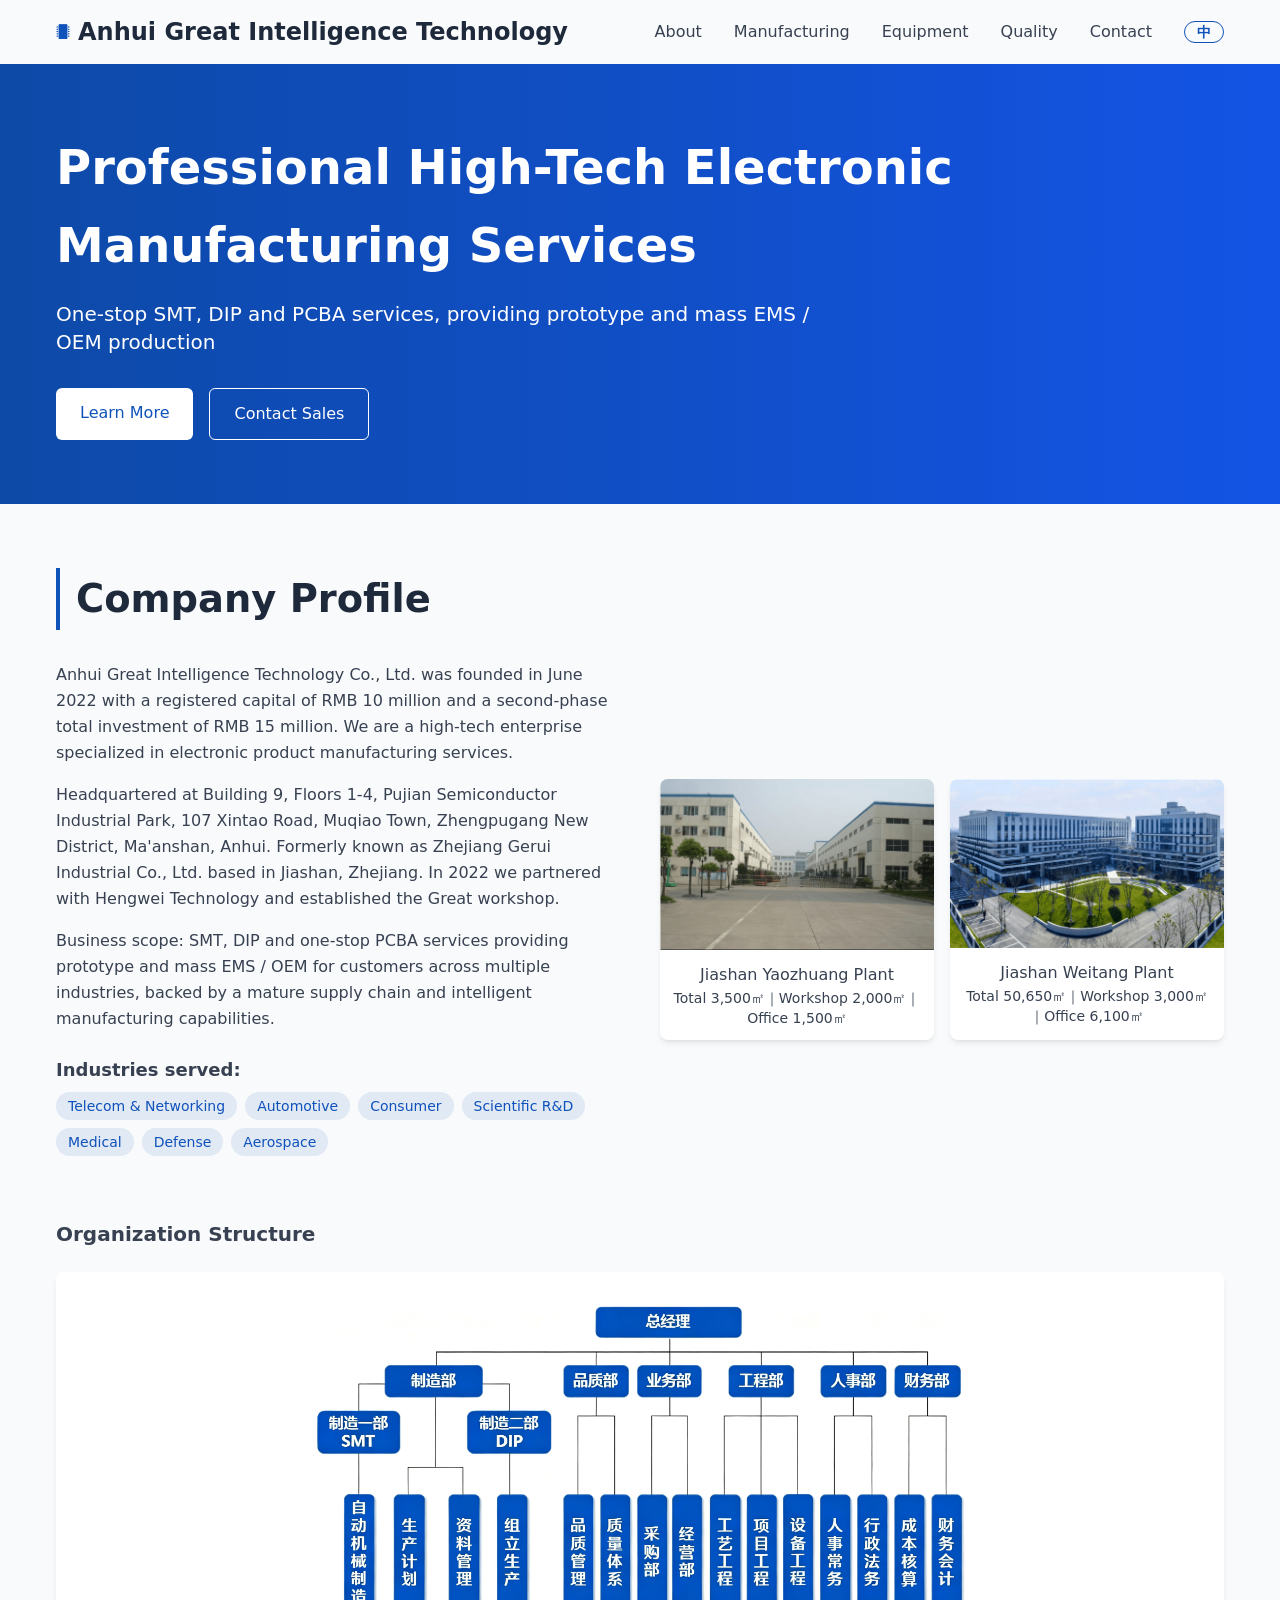
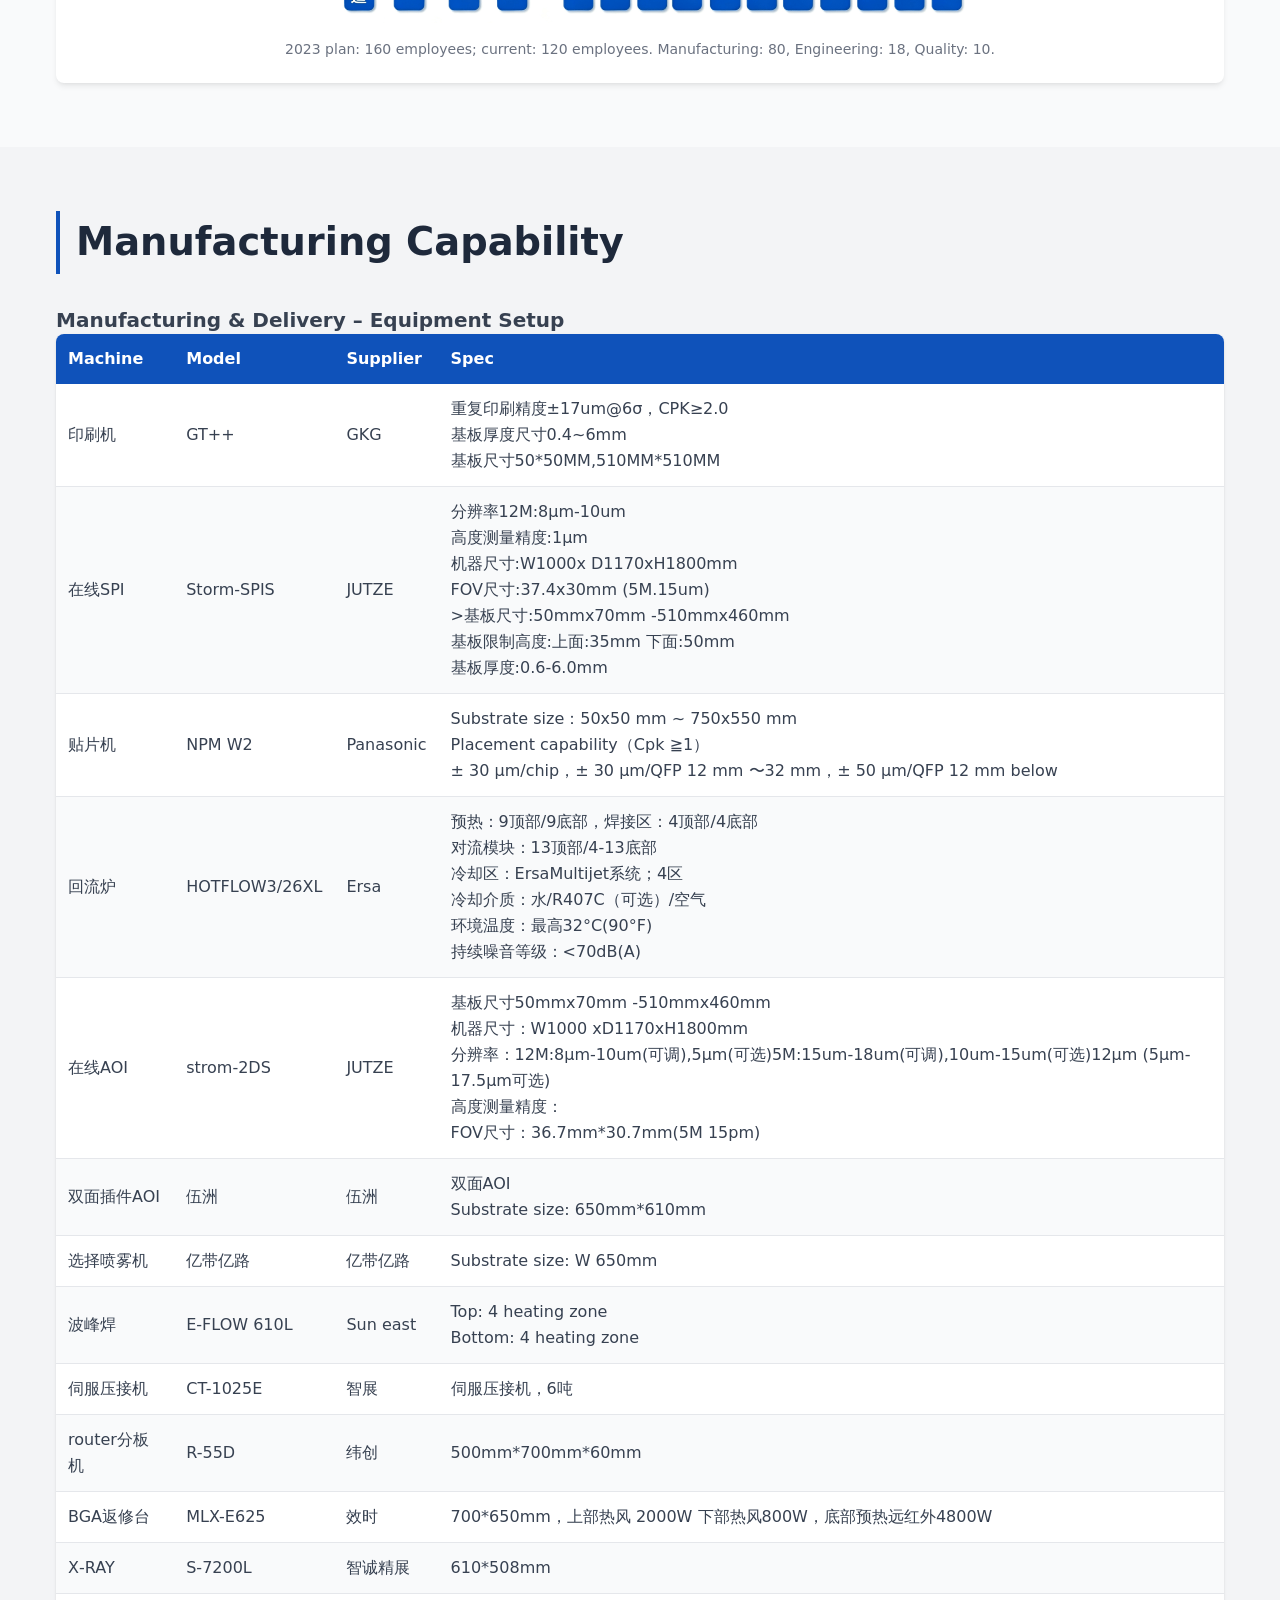
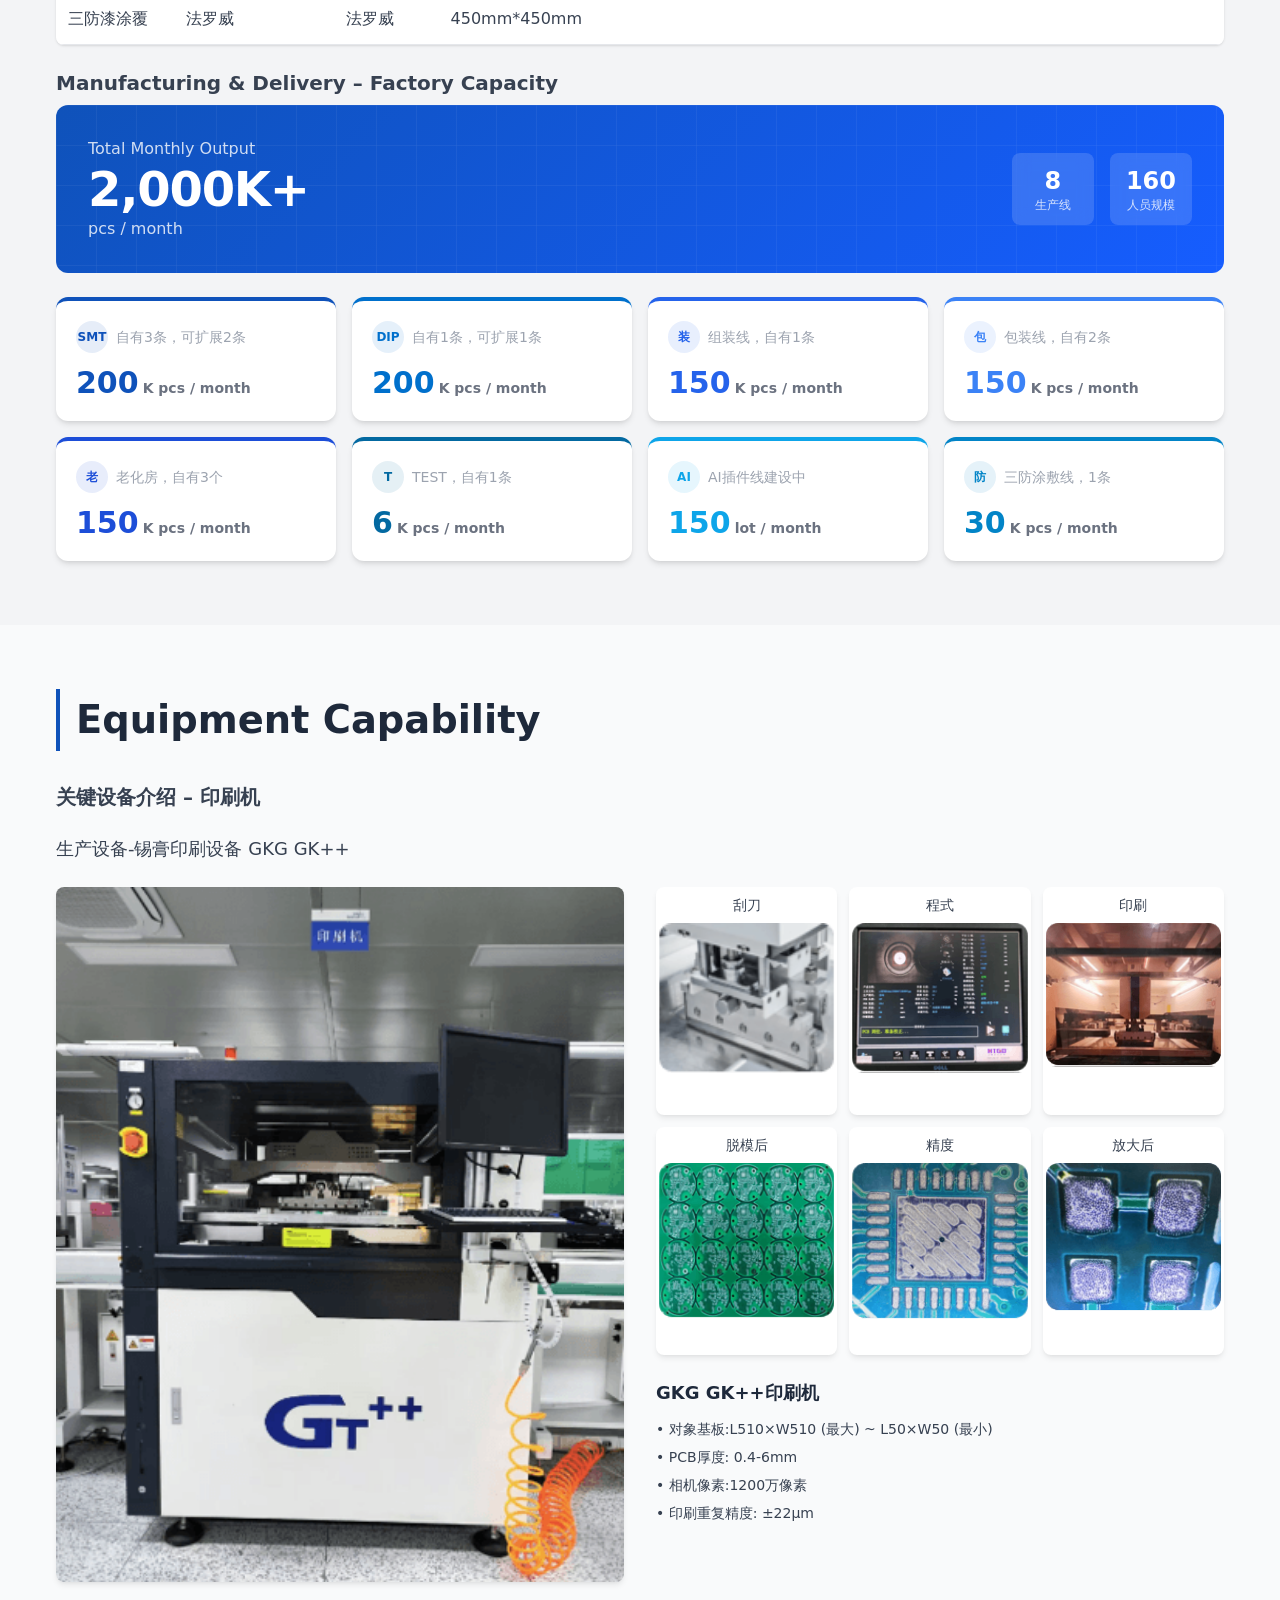
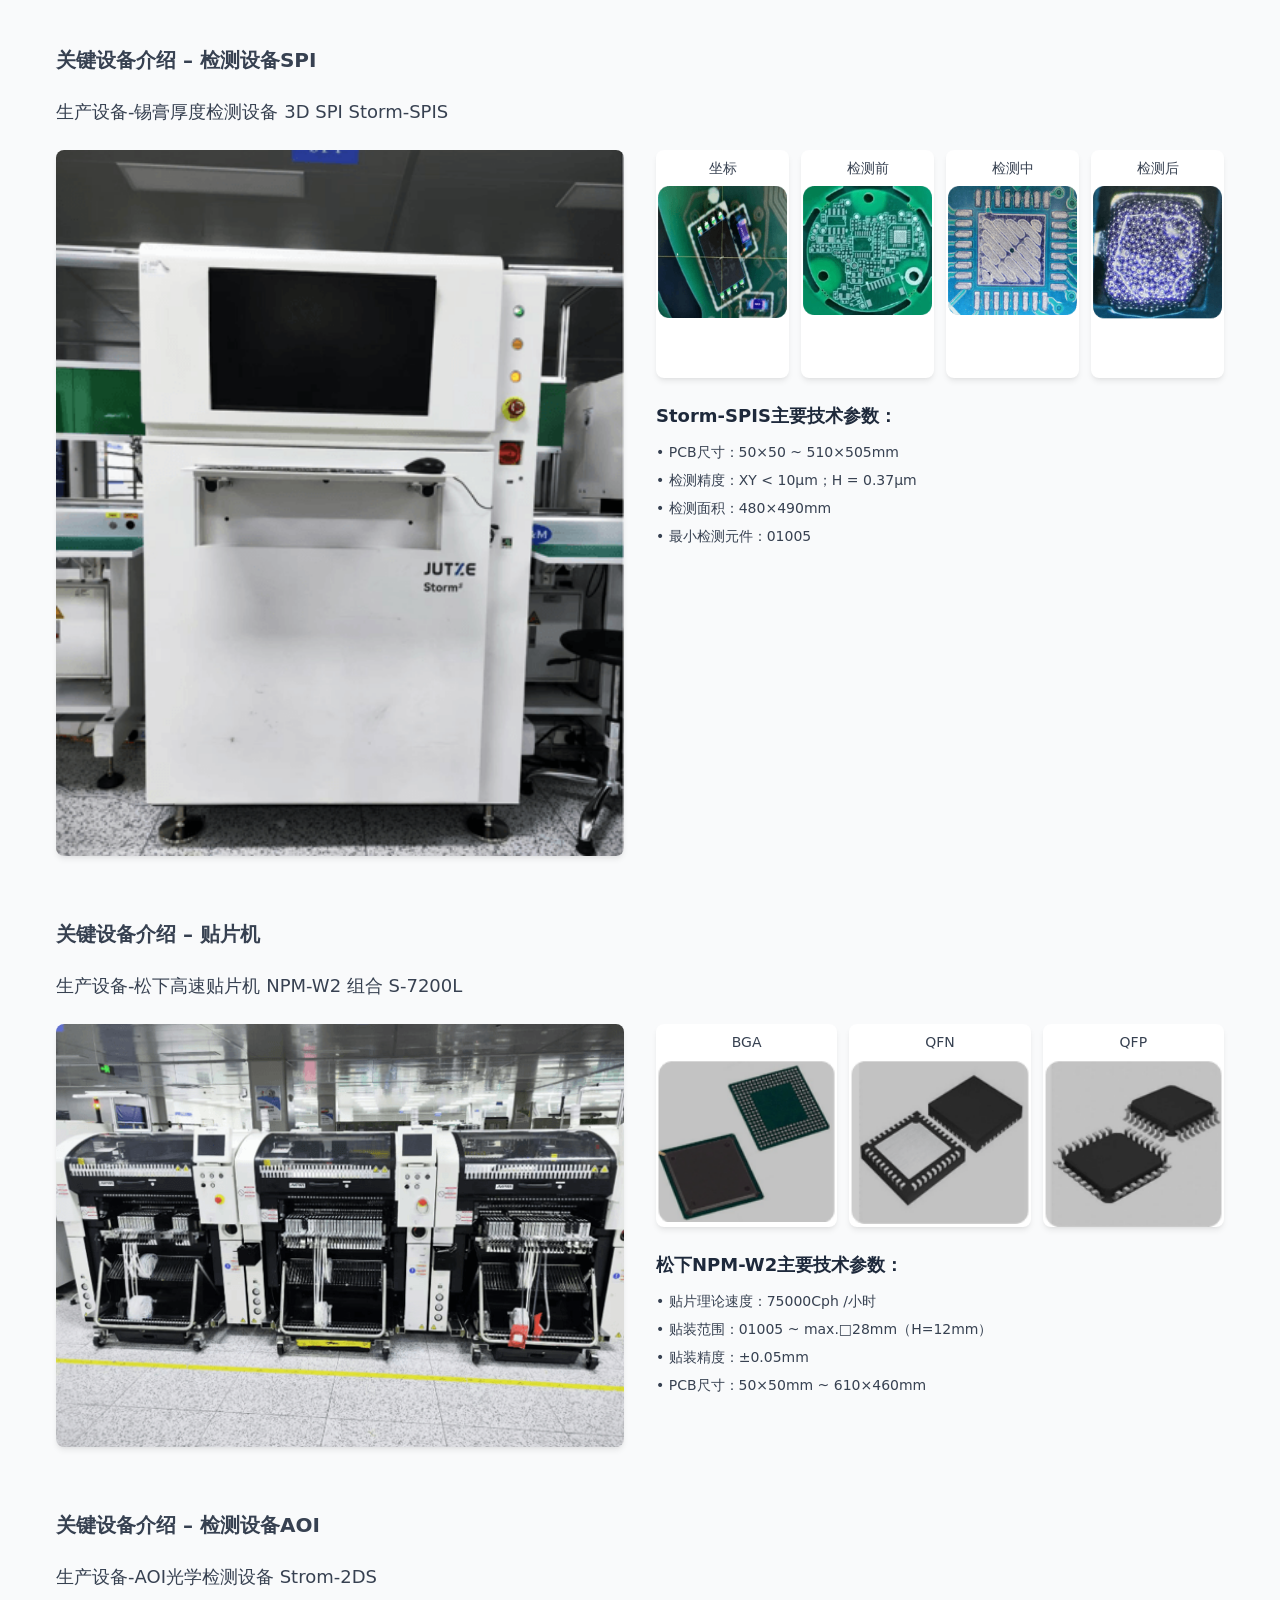
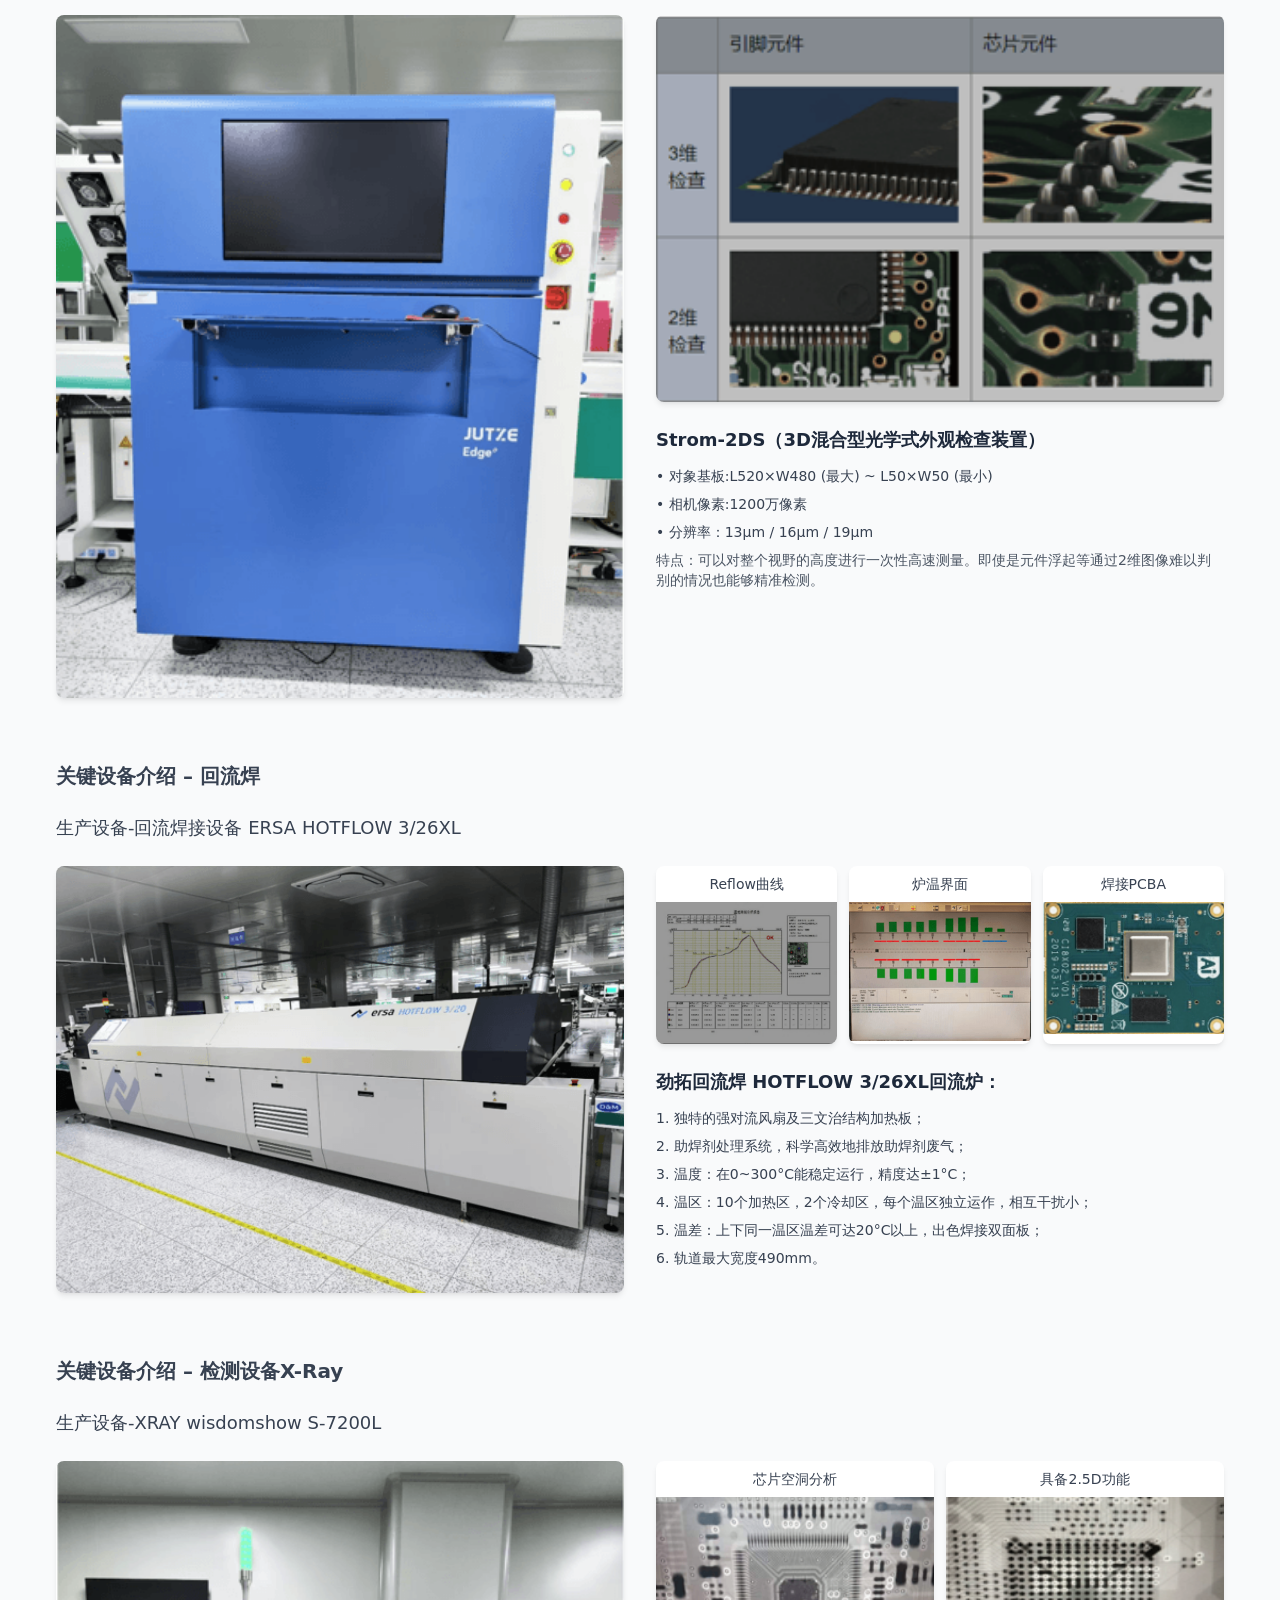
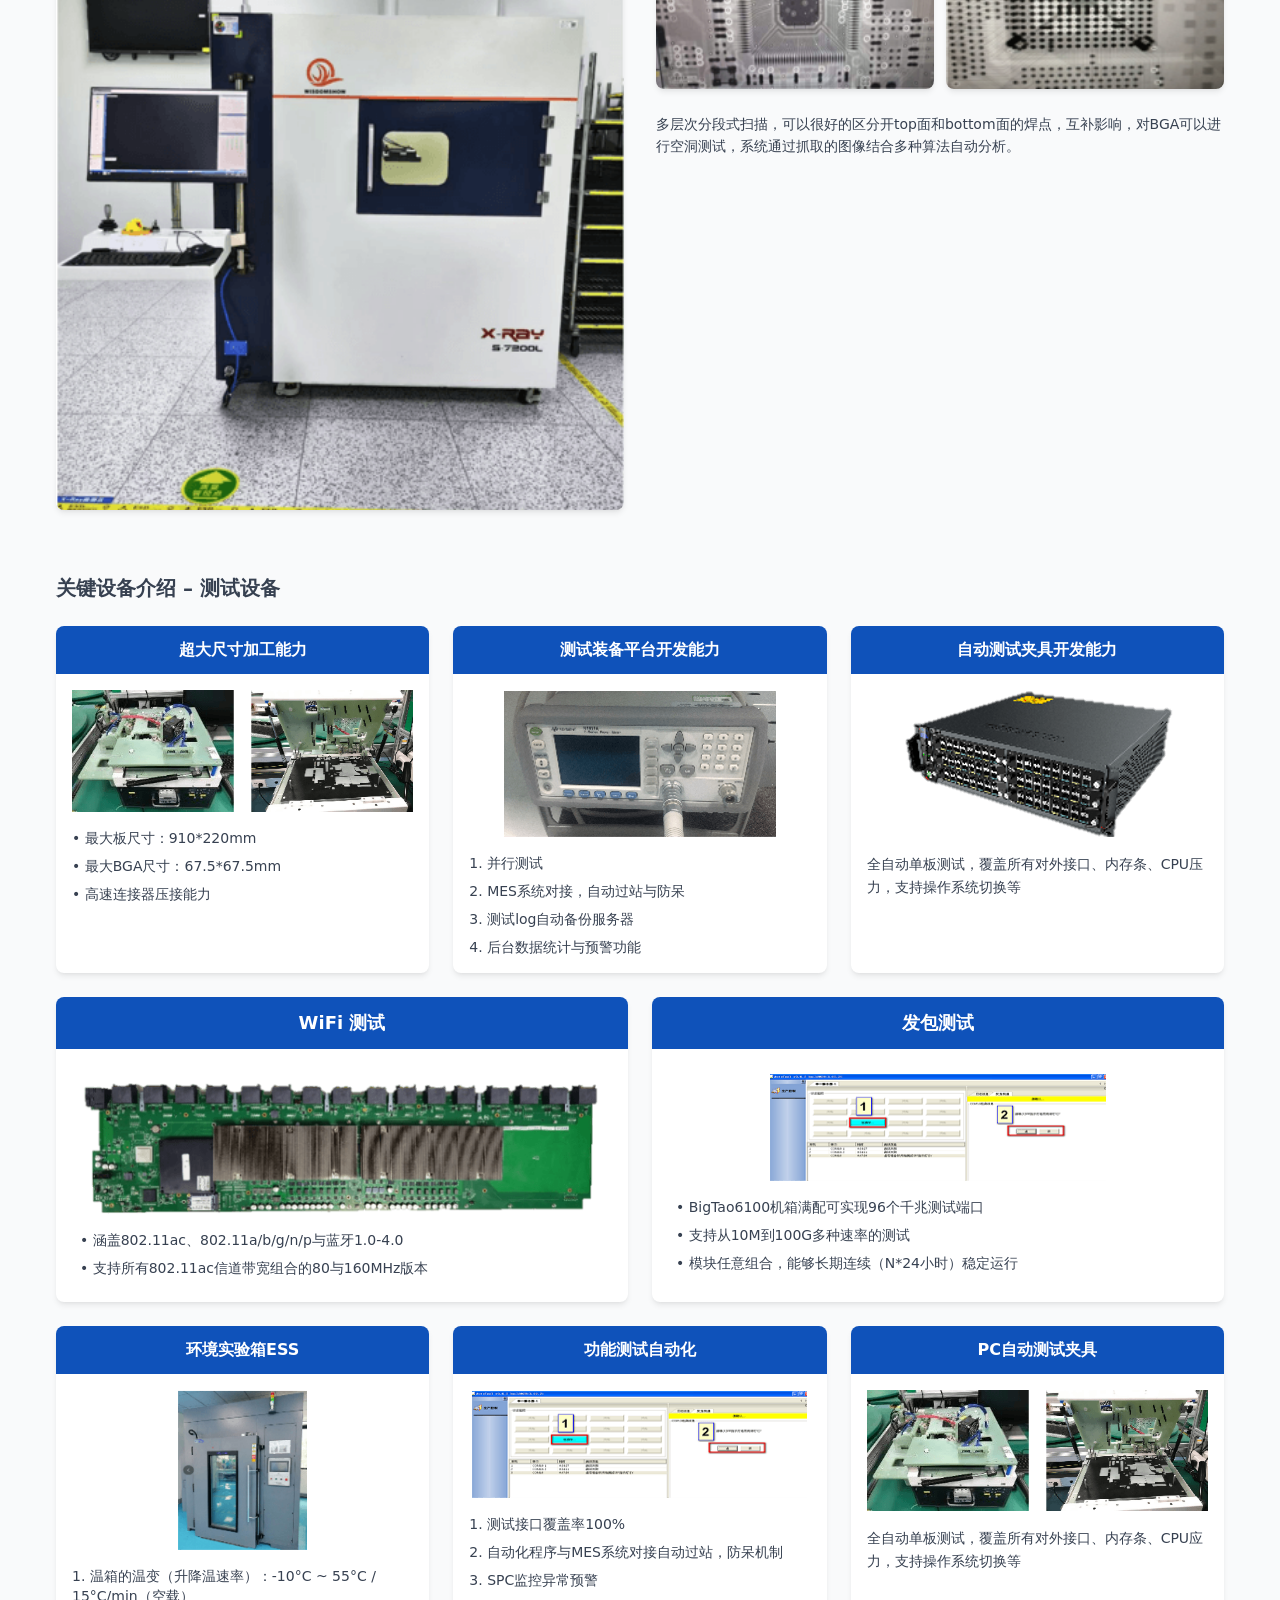
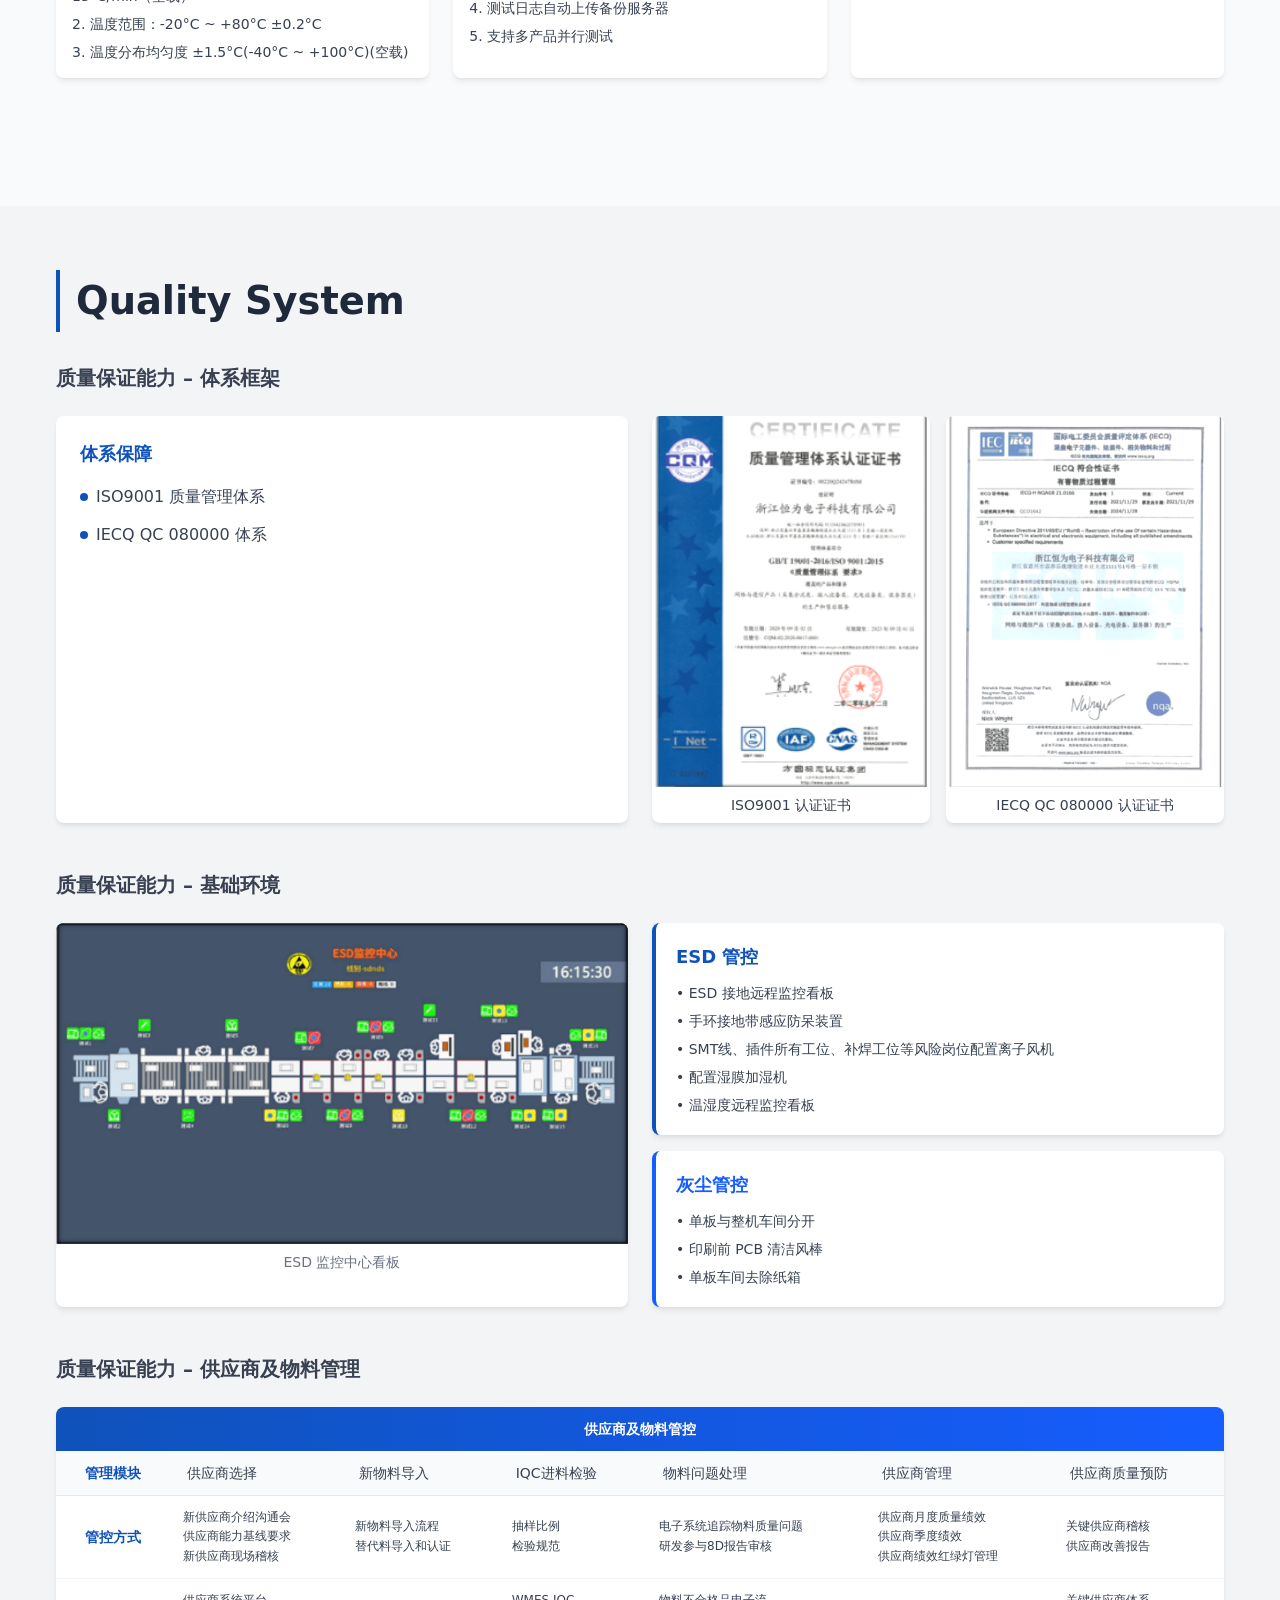
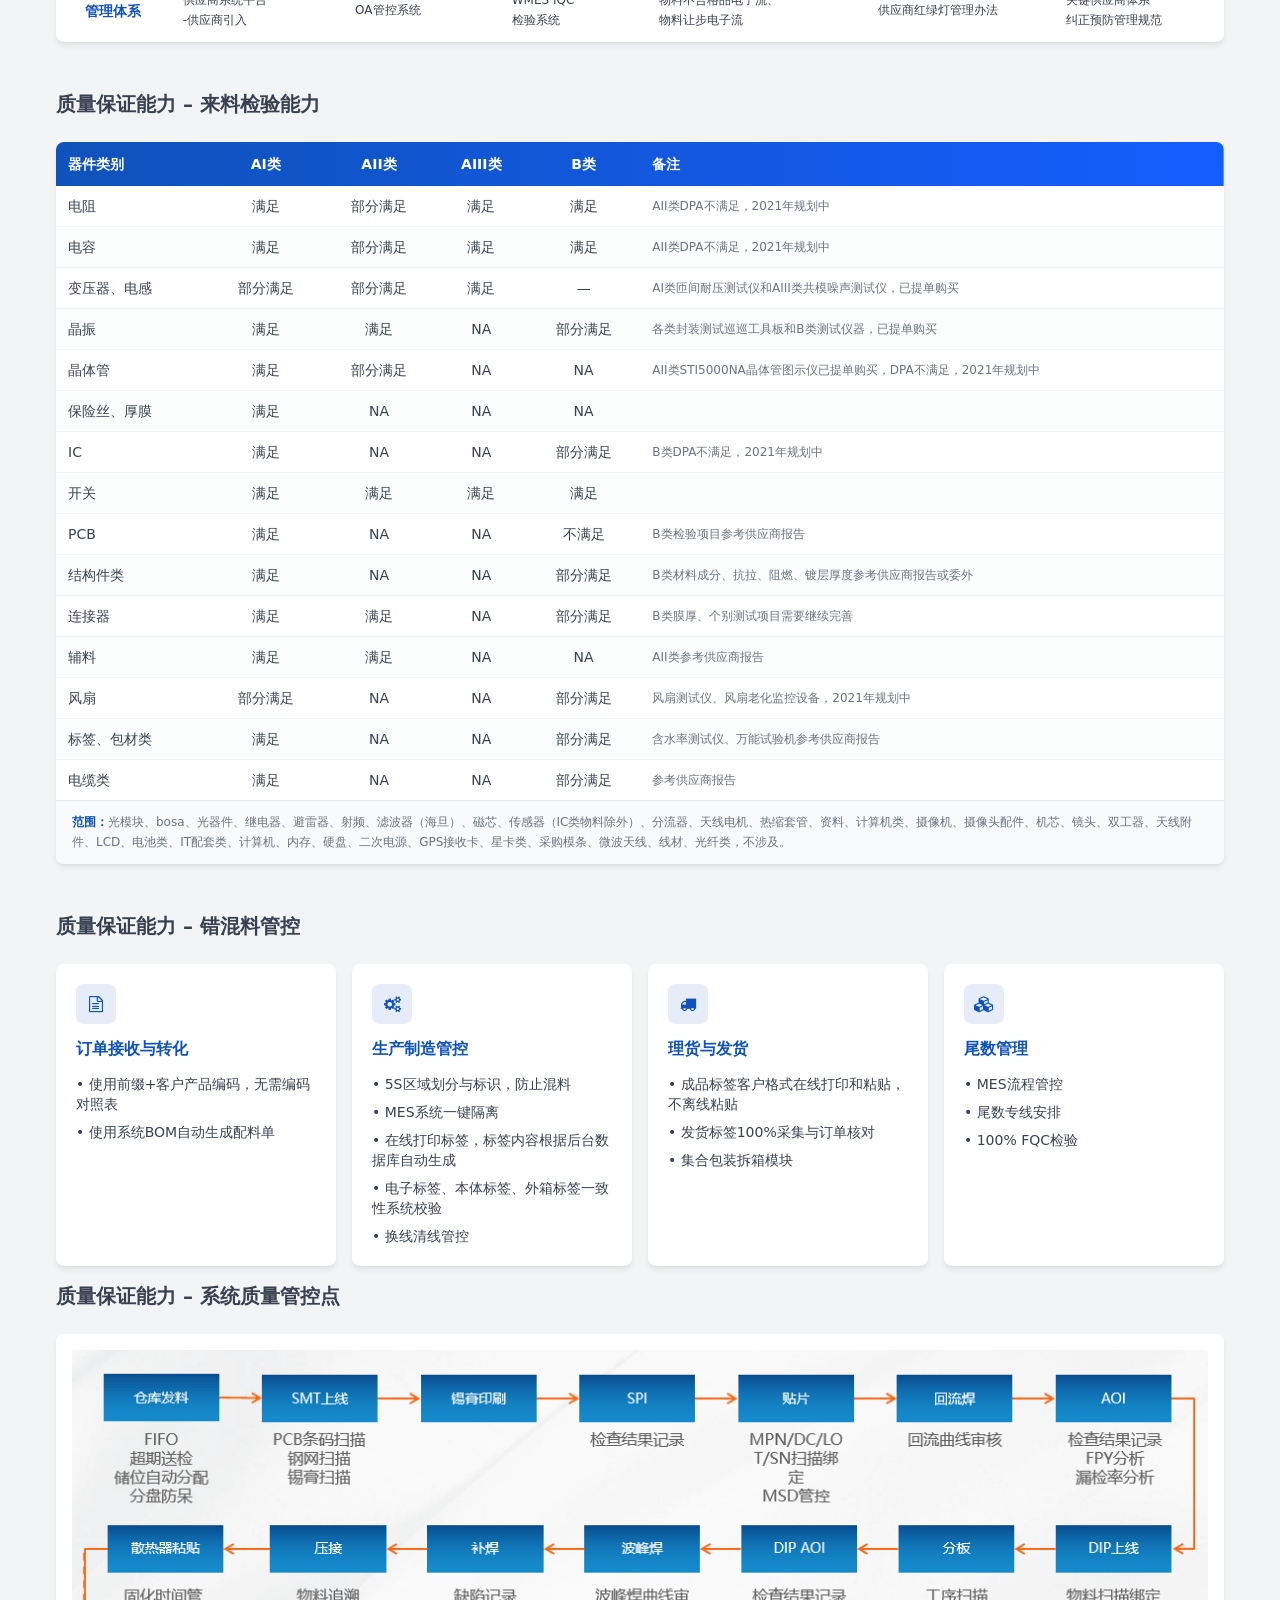
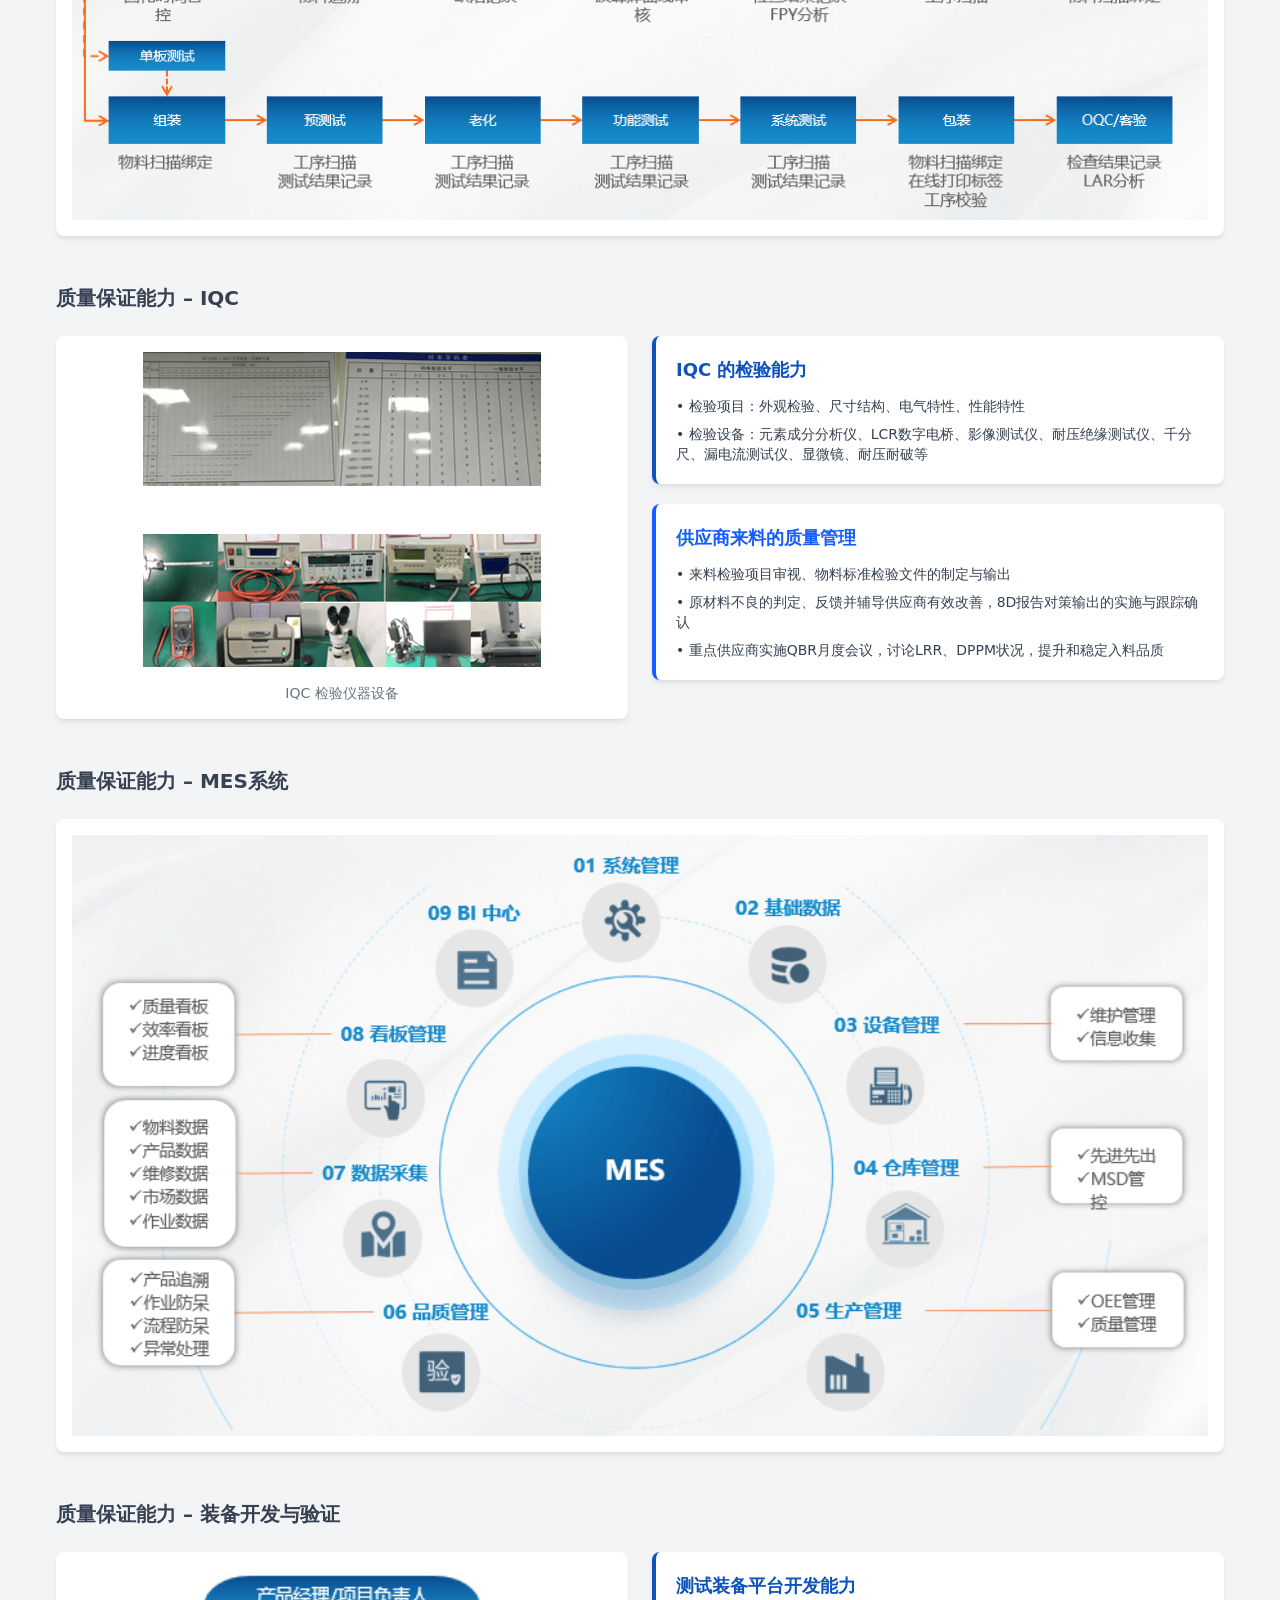
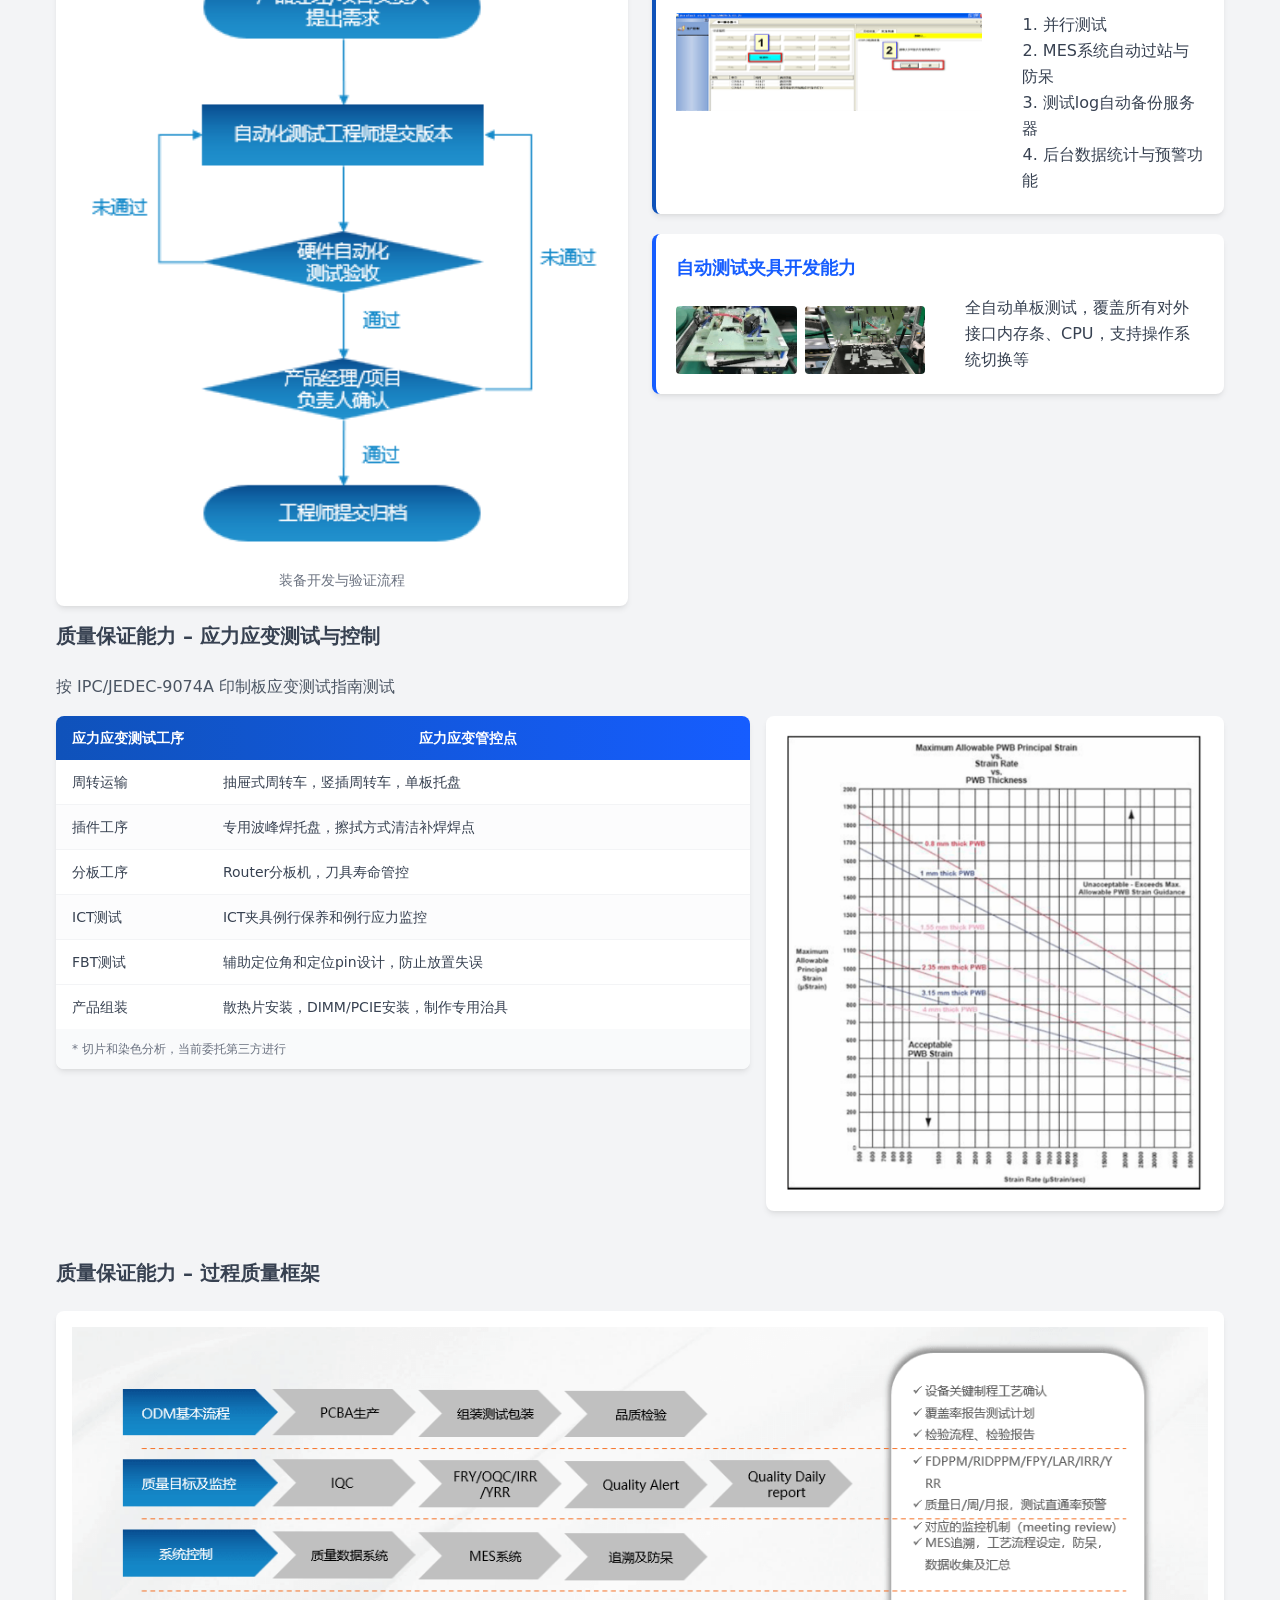
==== commit e42bc79d: "优化代码" ====
--- a/index.html
+++ b/index.html
@@ -7,24 +7,19 @@
     <meta name="description" content="格洛特专注于电子产品领域，提供生产服务的高新技术企业X">
     <meta name="keywords" content="安徽格罗特智能科技有限公司,格罗特,格罗特智能科技,安徽格罗特">
     <meta name="theme-color" content="#0F52BA">
+
+    <!-- 预连接 & 预加载 CSS（减少阻塞） -->
     <link rel="preconnect" href="https://cdn.jsdelivr.net" crossorigin>
     <link rel="dns-prefetch" href="https://cdn.jsdelivr.net">
     <link rel="preload" as="style" href="./css/tailwind.min.css">
+    <link rel="preload" as="style" href="./css/site.css">
+
+    <!-- 生产版 Tailwind（已 tree-shake + 压缩） -->
     <link rel="stylesheet" href="./css/tailwind.min.css">
-    <link href="https://cdn.jsdelivr.net/npm/font-awesome@4.7.0/css/font-awesome.min.css" rel="stylesheet">
-    <style>
-        html{scroll-behavior:smooth}
-        /* 首屏关键内联样式兜底，避免任何 CSS 加载延迟导致白屏 */
-        body{margin:0;font-family:Inter,system-ui,-apple-system,'Segoe UI',Roboto,'Helvetica Neue',Arial,sans-serif;color:#374151;background:#f9fafb}
-        .container{max-width:1200px;margin-left:auto;margin-right:auto;width:100%}
-        .py-16{padding-top:4rem;padding-bottom:4rem}
-        .px-4{padding-left:1rem;padding-right:1rem}
-        .text-primary{color:#0F52BA}
-        .bg-lightgray{background:#F3F4F6}
-        .bg-dark{background:#1E293B}
-        .text-white{color:#fff}
-        img{max-width:100%;display:block}
-    </style>
+    <!-- 项目自定义兜底 / 组件样式（section-title、card-shadow、fade-in-up、nav-fixed 等） -->
+    <link rel="stylesheet" href="./css/site.css">
+    <!-- 第三方：FontAwesome 图标字体 -->
+    <link rel="stylesheet" href="https://cdn.jsdelivr.net/npm/font-awesome@4.7.0/css/font-awesome.min.css">
 </head>
 <body class="bg-gray-50 font-sans text-gray-700 leading-relaxed">
 <!--导航栏-->
@@ -1351,216 +1346,9 @@
     </div>
 </footer>
 
-<script>
-//导航栏滚动效果
-const navbar = document.getElementById('navbar');
-window.addEventListener('scroll', ()=>{
-    if(window.scrollY > 80){
-        navbar.classList.add('nav-fixed');
-    }else{
-        navbar.classList.remove('nav-fixed');
-    }
-})
-
-//移动端菜单
-const menuBtn = document.getElementById('menuBtn');
-const mobileMenu = document.getElementById('mobileMenu');
-menuBtn.addEventListener('click', ()=>{
-    mobileMenu.classList.toggle('hidden');
-})
-
-//平滑滚动
-document.querySelectorAll('a[href^="#"]').forEach(anchor=>{
-    anchor.addEventListener('click',function(e){
-        e.preventDefault();
-        const targetId = this.getAttribute('href');
-        const targetDom = document.querySelector(targetId);
-        if(targetDom){
-            window.scrollTo({
-                top: targetDom.offsetTop - 80,
-                behavior:'smooth'
-            })
-            mobileMenu.classList.add('hidden');
-        }
-    })
-})
-
-//滚动淡入动画
-const observerOptions = {
-    threshold:0.1
-}
-const observer = new IntersectionObserver((entries)=>{
-    entries.forEach(item=>{
-        if(item.isIntersecting){
-            item.target.classList.add('show')
-        }
-    })
-},observerOptions)
-
-document.querySelectorAll('.fade-in-up').forEach(el=>{
-    observer.observe(el)
-})
-
-// 兜底：DOM 加载后 1 秒给视口内元素强制加 show；5 秒后所有 fade-in-up 兜底全部显示
-function forceShowVisible(){
-    const vh = window.innerHeight
-    document.querySelectorAll('.fade-in-up:not(.show)').forEach(el=>{
-        const r = el.getBoundingClientRect()
-        if(r.top < vh - 40 && r.bottom > 40){ el.classList.add('show') }
-    })
-}
-window.addEventListener('load', ()=>{
-    forceShowVisible()
-    setTimeout(forceShowVisible, 800)
-    setTimeout(()=>{
-        document.querySelectorAll('.fade-in-up:not(.show)').forEach(el=>el.classList.add('show'))
-    }, 4000)
-})
-window.addEventListener('scroll', forceShowVisible, {passive:true})
-
-/* ============= 中英文切换 i18n ============= */
-const I18N_DICT = {
-  zh: {
-    'nav.langBtn': 'EN',
-    'nav.about': '公司简况',
-    'nav.factory': '制造能力',
-    'nav.equipment': '设备能力',
-    'nav.quality': '质量体系',
-    'nav.contact': '联系我们',
-    'brand': '安徽格罗特智能科技',
-    'hero.title': '专业电子产品生产服务高新技术企业',
-    'hero.subtitle': 'SMT贴片、DIP、PCBA一站式服务，提供试产与批量EMS、OEM加工服务',
-    'hero.cta1': '了解我们',
-    'hero.cta2': '联系业务',
-    'about.title': '公司简况介绍',
-    'about.p1': '安徽格罗特智能科技有限公司成立于2022年6月，注册资本1000万元，二期投资总额1500万元，是一家专业从事电子产品生产服务的高新技术企业。',
-    'about.p2': '总部坐落于安徽省马鞍山市郑蒲港新区姥桥镇新陶路107号浦建半导体产业园9栋1-4层。公司前身为浙江格瑞实业股份有限公司，位于浙江嘉善。2022年与恒为科技合作，建立格罗特生产车间。',
-    'about.p3': '业务方向：SMT贴片、DIP，PCBA一站式服务，为多领域客户提供试产与批量EMS、OEM加工服务，具备完善供应链与智能制造服务能力。',
-    'about.domainTitle': '服务领域：',
-    'about.domains.0': '通信网络',
-    'about.domains.1': '汽车电子',
-    'about.domains.2': '消费电子',
-    'about.domains.3': '科研',
-    'about.domains.4': '医疗',
-    'about.domains.5': '军工',
-    'about.domains.6': '航空航天',
-    'about.factory1.name': '嘉善姚庄厂区',
-    'about.factory1.spec': '总建面3500㎡｜车间2000㎡｜办公楼1500㎡',
-    'about.factory2.name': '嘉善魏塘厂区',
-    'about.factory2.spec': '总建面50650㎡｜车间3000㎡｜办公楼6100㎡',
-    'about.structure.title': '公司组织架构',
-    'about.structure.note': '2023年公司规划总人数：160人，目前总人数：120人，其中制造部：80人，工程部：18人，品质部：10人。',
-    'factory.title': '制造能力介绍',
-    'factory.hardwareSubtitle': '制造与交付 – 硬件配置',
-    'factory.capacitySubtitle': '制造与交付 – 工厂产能',
-    'factory.totalMonthly': '月度总产能',
-    'equipment.title': '设备能力',
-    'quality.title': '质量体系',
-    'contact.title': '联系我们',
-    'contact.companyName': '安徽格罗特智能科技有限公司',
-    'contact.address': '地址：安徽省马鞍山市郑蒲港新区姥桥镇新陶路107号浦建半导体产业园9栋1-4层',
-    'contact.predecessor': '前身：浙江格瑞实业股份有限公司（嘉善生产基地）',
-    'contact.businessTitle': '业务合作',
-    'contact.businessDesc': '欢迎洽谈SMT贴片、DIP插件、PCBA加工、EMS/OEM批量与试产订单。',
-    'contact.hkTitle': '香港收货地址',
-    'footer.copyright': '©2026 安徽格罗特智能科技有限公司 版权所有 | PCBA EMS OEM电子制造服务商'
-  },
-  en: {
-    'nav.langBtn': '中',
-    'nav.about': 'About',
-    'nav.factory': 'Manufacturing',
-    'nav.equipment': 'Equipment',
-    'nav.quality': 'Quality',
-    'nav.contact': 'Contact',
-    'brand': 'Anhui Great Intelligence Technology',
-    'hero.title': 'Professional High-Tech Electronic Manufacturing Services',
-    'hero.subtitle': 'One-stop SMT, DIP and PCBA services, providing prototype and mass EMS / OEM production',
-    'hero.cta1': 'Learn More',
-    'hero.cta2': 'Contact Sales',
-    'about.title': 'Company Profile',
-    'about.p1': 'Anhui Great Intelligence Technology Co., Ltd. was founded in June 2022 with a registered capital of RMB 10 million and a second-phase total investment of RMB 15 million. We are a high-tech enterprise specialized in electronic product manufacturing services.',
-    'about.p2': 'Headquartered at Building 9, Floors 1-4, Pujian Semiconductor Industrial Park, 107 Xintao Road, Muqiao Town, Zhengpugang New District, Ma\'anshan, Anhui. Formerly known as Zhejiang Gerui Industrial Co., Ltd. based in Jiashan, Zhejiang. In 2022 we partnered with Hengwei Technology and established the Great workshop.',
-    'about.p3': 'Business scope: SMT, DIP and one-stop PCBA services providing prototype and mass EMS / OEM for customers across multiple industries, backed by a mature supply chain and intelligent manufacturing capabilities.',
-    'about.domainTitle': 'Industries served:',
-    'about.domains.0': 'Telecom & Networking',
-    'about.domains.1': 'Automotive',
-    'about.domains.2': 'Consumer',
-    'about.domains.3': 'Scientific R&D',
-    'about.domains.4': 'Medical',
-    'about.domains.5': 'Defense',
-    'about.domains.6': 'Aerospace',
-    'about.factory1.name': 'Jiashan Yaozhuang Plant',
-    'about.factory1.spec': 'Total 3,500㎡｜Workshop 2,000㎡｜Office 1,500㎡',
-    'about.factory2.name': 'Jiashan Weitang Plant',
-    'about.factory2.spec': 'Total 50,650㎡｜Workshop 3,000㎡｜Office 6,100㎡',
-    'about.structure.title': 'Organization Structure',
-    'about.structure.note': '2023 plan: 160 employees; current: 120 employees. Manufacturing: 80, Engineering: 18, Quality: 10.',
-    'factory.title': 'Manufacturing Capability',
-    'factory.hardwareSubtitle': 'Manufacturing & Delivery – Equipment Setup',
-    'factory.capacitySubtitle': 'Manufacturing & Delivery – Factory Capacity',
-    'factory.totalMonthly': 'Total Monthly Output',
-    'equipment.title': 'Equipment Capability',
-    'quality.title': 'Quality System',
-    'contact.title': 'Contact Us',
-    'contact.companyName': 'Anhui Great Intelligence Technology Co., Ltd.',
-    'contact.address': 'Address: Building 9, F1-4, Pujian Semiconductor Industrial Park, 107 Xintao Road, Muqiao Town, Zhengpugang New District, Ma\'anshan, Anhui, China',
-    'contact.predecessor': 'Formerly: Zhejiang Gerui Industrial Co., Ltd. (Jiashan Production Base)',
-    'contact.businessTitle': 'Business Cooperation',
-    'contact.businessDesc': 'Welcome to contact us for SMT, DIP, PCBA manufacturing, EMS / OEM mass production and prototype orders.',
-    'contact.hkTitle': 'Hong Kong Receiving Address',
-    'footer.copyright': '©2026 Anhui Great Intelligence Technology Co., Ltd. All Rights Reserved | PCBA EMS OEM Electronic Manufacturing Service Provider'
-  }
-};
-
-function getDefaultLang(){
-  try {
-    const saved = localStorage.getItem('rb-lang');
-    if(saved === 'zh' || saved === 'en') return saved;
-  } catch(e){}
-  const nav = (navigator && (navigator.language || navigator.userLanguage || '')).toLowerCase();
-  return nav.startsWith('zh') ? 'zh' : 'en';
-}
-
-function applyI18n(lang){
-  const dict = I18N_DICT[lang] || I18N_DICT.zh;
-  document.querySelectorAll('[data-i18n]').forEach(el=>{
-    const key = el.getAttribute('data-i18n');
-    const val = dict[key];
-    if(typeof val === 'string'){
-      // 保留内部的 FontAwesome 图标 (仅当有 <i> 子元素时)
-      const iconEl = el.querySelector('i.fa');
-      if(iconEl){
-        // 清除文字节点，保留 i.fa，再插入翻译文本
-        const clonedIcon = iconEl.cloneNode(true);
-        el.textContent = '';
-        el.appendChild(clonedIcon);
-        el.appendChild(document.createTextNode(' ' + val.replace(/^[^：:]*[：:]\s*/, '')));
-      } else {
-        el.textContent = val;
-      }
-    }
-  });
-  // 同步更新 <html lang>
-  document.documentElement.setAttribute('lang', lang);
-  try { localStorage.setItem('rb-lang', lang); } catch(e){}
-}
-
-// 页面加载先立即应用一次（避免闪屏）
-applyI18n(getDefaultLang());
-
-function toggleLang(){
-  const curr = getDefaultLang();
-  const next = curr === 'zh' ? 'en' : 'zh';
-  applyI18n(next);
-}
-
-document.addEventListener('DOMContentLoaded', ()=>{
-  const btn = document.getElementById('langToggle');
-  const btnMob = document.getElementById('langToggleMobile');
-  if(btn){ btn.addEventListener('click', toggleLang); }
-  if(btnMob){ btnMob.addEventListener('click', toggleLang); }
-  applyI18n(getDefaultLang());
-});
-</script>
+
+<script src="./js/navbar.js" defer></script>
+<script src="./js/animations.js" defer></script>
+<script src="./js/i18n.js" defer></script>
 </body>
 </html>
--- a/css/site.css
+++ b/css/site.css
@@ -0,0 +1,90 @@
+/* ============================================================
+ * site.css — 项目自定义兜底样式（不依赖 Tailwind Play CDN）
+ * 与 tailwind.min.css 组合使用；包含首屏关键样式、
+ * section-title/card-shadow/nav-fixed/fade-in-up 等复用 class
+ * ============================================================ */
+
+html {
+    scroll-behavior: smooth;
+}
+
+body {
+    margin: 0;
+    font-family: Inter, system-ui, -apple-system, "Segoe UI", Roboto, "Helvetica Neue", Arial, sans-serif;
+    color: #374151;
+    background: #f9fafb;
+}
+
+img {
+    max-width: 100%;
+    display: block;
+}
+
+/* ---------- 首屏关键 class 兜底（tailwind.min.css 有同名 class 时以它为准） ---------- */
+.container {
+    max-width: 1200px;
+    margin-left: auto;
+    margin-right: auto;
+    width: 100%;
+}
+
+.py-16 { padding-top: 4rem; padding-bottom: 4rem; }
+.px-4 { padding-left: 1rem; padding-right: 1rem; }
+
+.text-primary { color: #0F52BA; }
+.bg-lightgray { background: #F3F4F6; }
+.bg-dark { background: #1E293B; }
+.bg-footerBg { background: #0b1120; }
+.text-white { color: #fff; }
+
+/* ---------- 复用组件样式（与 tailwind.config @layer utilities 语义一致） ---------- */
+.section-title {
+    font-size: clamp(1.5rem, 3vw, 2.5rem);
+    font-weight: 700;
+    color: #1E293B;
+    border-left: 4px solid #0F52BA;
+    padding-left: 1rem;
+    margin-bottom: 2rem;
+}
+
+.card-shadow {
+    background: #fff;
+    border-radius: 0.5rem;
+    box-shadow: 0 4px 6px -1px rgba(0,0,0,0.08), 0 2px 4px -2px rgba(0,0,0,0.06);
+    transition: box-shadow 0.3s, transform 0.3s;
+}
+
+.card-shadow:hover {
+    box-shadow: 0 20px 25px -5px rgba(0,0,0,0.1), 0 8px 10px -6px rgba(0,0,0,0.08);
+    transform: translateY(-4px);
+}
+
+.nav-fixed {
+    position: fixed;
+    top: 0; left: 0; right: 0;
+    background: rgba(255,255,255,0.95);
+    -webkit-backdrop-filter: blur(8px);
+    backdrop-filter: blur(8px);
+    z-index: 50;
+    box-shadow: 0 10px 15px -3px rgba(0,0,0,0.08);
+}
+
+/* ---------- fade-in-up 动画（与 JS 联动） ---------- */
+.fade-in-up {
+    opacity: 0;
+    transform: translateY(24px);
+    transition: all 0.6s ease-out;
+}
+
+.fade-in-up.show {
+    opacity: 1;
+    transform: translateY(0px);
+}
+
+/* ---------- 可访问性：尊重「减少动效」偏好 ---------- */
+@media (prefers-reduced-motion: reduce) {
+    .fade-in-up { opacity: 1 !important; transform: none !important; transition: none !important; }
+    html { scroll-behavior: auto; }
+    .card-shadow { transition: none; }
+    .card-shadow:hover { transform: none; }
+}
--- a/css/site.css
+++ b/css/site.css
@@ -0,0 +1,90 @@
+/* ============================================================
+ * site.css — 项目自定义兜底样式（不依赖 Tailwind Play CDN）
+ * 与 tailwind.min.css 组合使用；包含首屏关键样式、
+ * section-title/card-shadow/nav-fixed/fade-in-up 等复用 class
+ * ============================================================ */
+
+html {
+    scroll-behavior: smooth;
+}
+
+body {
+    margin: 0;
+    font-family: Inter, system-ui, -apple-system, "Segoe UI", Roboto, "Helvetica Neue", Arial, sans-serif;
+    color: #374151;
+    background: #f9fafb;
+}
+
+img {
+    max-width: 100%;
+    display: block;
+}
+
+/* ---------- 首屏关键 class 兜底（tailwind.min.css 有同名 class 时以它为准） ---------- */
+.container {
+    max-width: 1200px;
+    margin-left: auto;
+    margin-right: auto;
+    width: 100%;
+}
+
+.py-16 { padding-top: 4rem; padding-bottom: 4rem; }
+.px-4 { padding-left: 1rem; padding-right: 1rem; }
+
+.text-primary { color: #0F52BA; }
+.bg-lightgray { background: #F3F4F6; }
+.bg-dark { background: #1E293B; }
+.bg-footerBg { background: #0b1120; }
+.text-white { color: #fff; }
+
+/* ---------- 复用组件样式（与 tailwind.config @layer utilities 语义一致） ---------- */
+.section-title {
+    font-size: clamp(1.5rem, 3vw, 2.5rem);
+    font-weight: 700;
+    color: #1E293B;
+    border-left: 4px solid #0F52BA;
+    padding-left: 1rem;
+    margin-bottom: 2rem;
+}
+
+.card-shadow {
+    background: #fff;
+    border-radius: 0.5rem;
+    box-shadow: 0 4px 6px -1px rgba(0,0,0,0.08), 0 2px 4px -2px rgba(0,0,0,0.06);
+    transition: box-shadow 0.3s, transform 0.3s;
+}
+
+.card-shadow:hover {
+    box-shadow: 0 20px 25px -5px rgba(0,0,0,0.1), 0 8px 10px -6px rgba(0,0,0,0.08);
+    transform: translateY(-4px);
+}
+
+.nav-fixed {
+    position: fixed;
+    top: 0; left: 0; right: 0;
+    background: rgba(255,255,255,0.95);
+    -webkit-backdrop-filter: blur(8px);
+    backdrop-filter: blur(8px);
+    z-index: 50;
+    box-shadow: 0 10px 15px -3px rgba(0,0,0,0.08);
+}
+
+/* ---------- fade-in-up 动画（与 JS 联动） ---------- */
+.fade-in-up {
+    opacity: 0;
+    transform: translateY(24px);
+    transition: all 0.6s ease-out;
+}
+
+.fade-in-up.show {
+    opacity: 1;
+    transform: translateY(0px);
+}
+
+/* ---------- 可访问性：尊重「减少动效」偏好 ---------- */
+@media (prefers-reduced-motion: reduce) {
+    .fade-in-up { opacity: 1 !important; transform: none !important; transition: none !important; }
+    html { scroll-behavior: auto; }
+    .card-shadow { transition: none; }
+    .card-shadow:hover { transform: none; }
+}
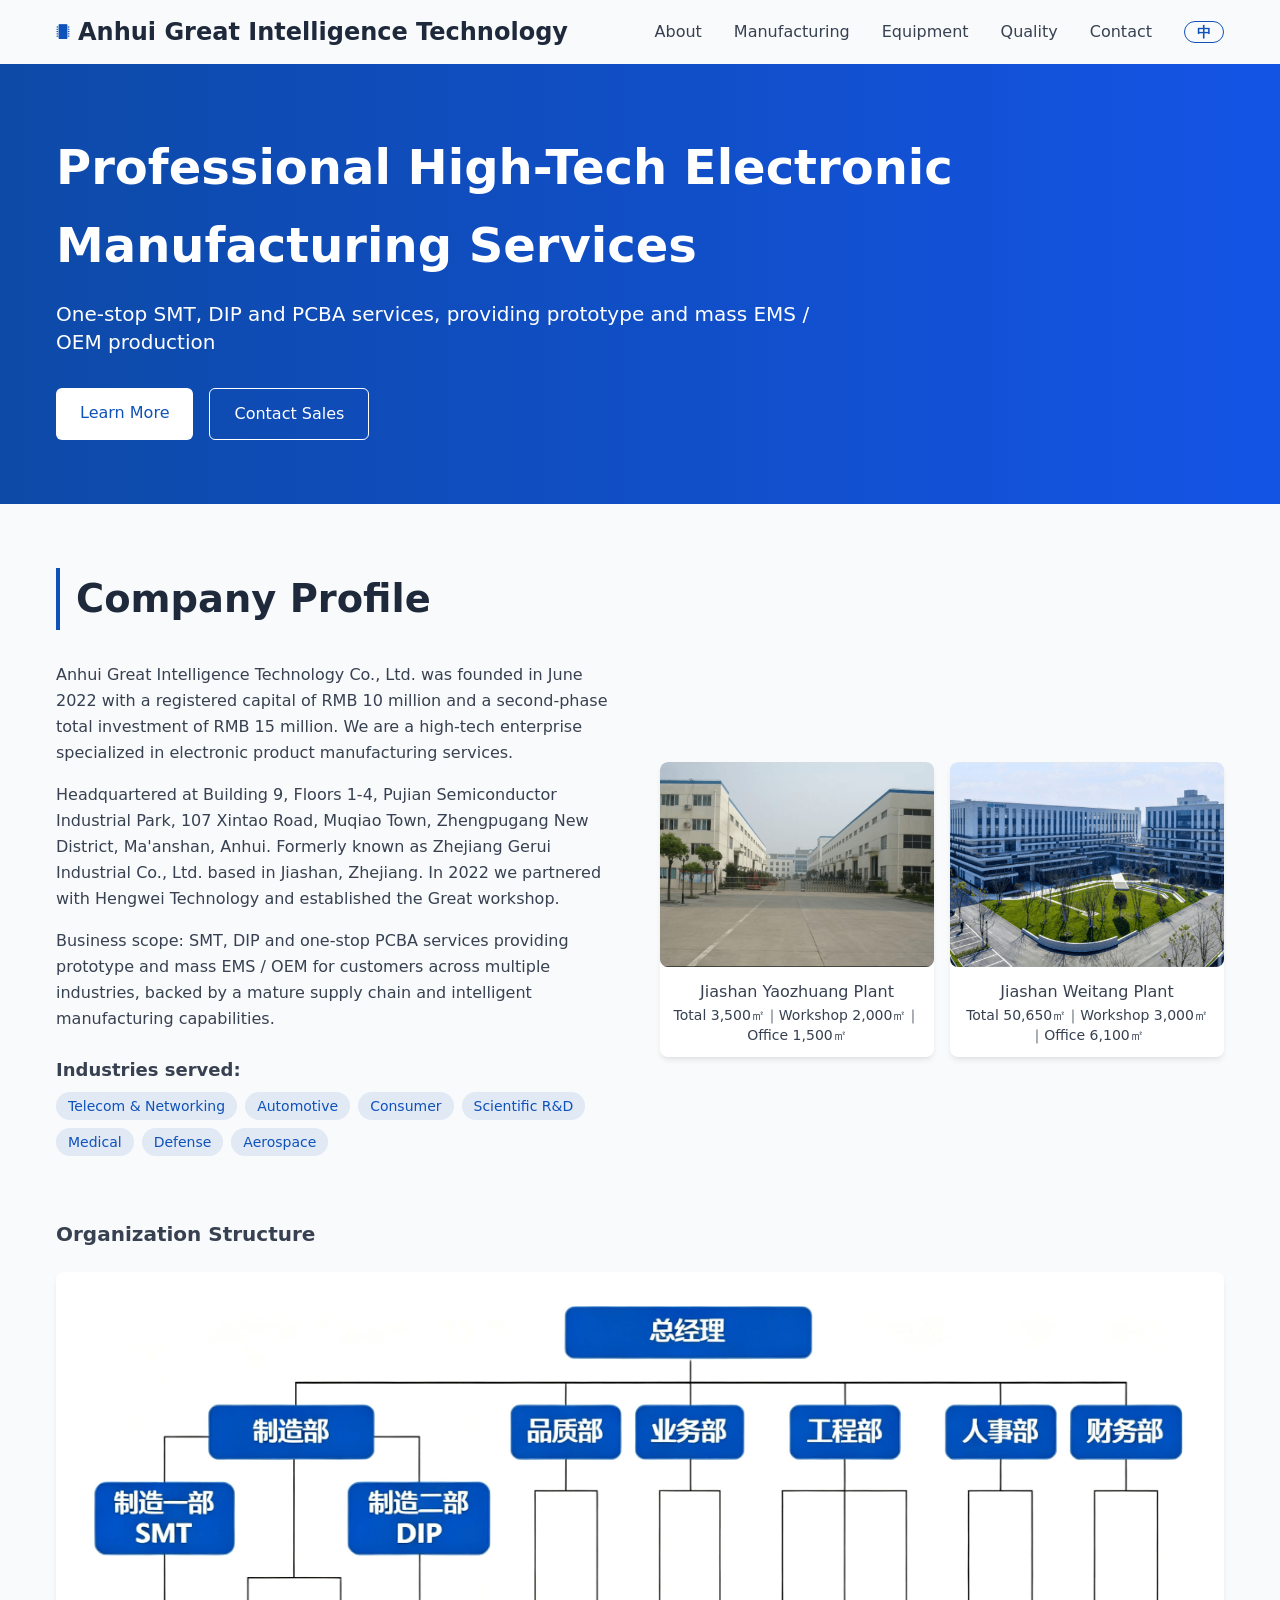
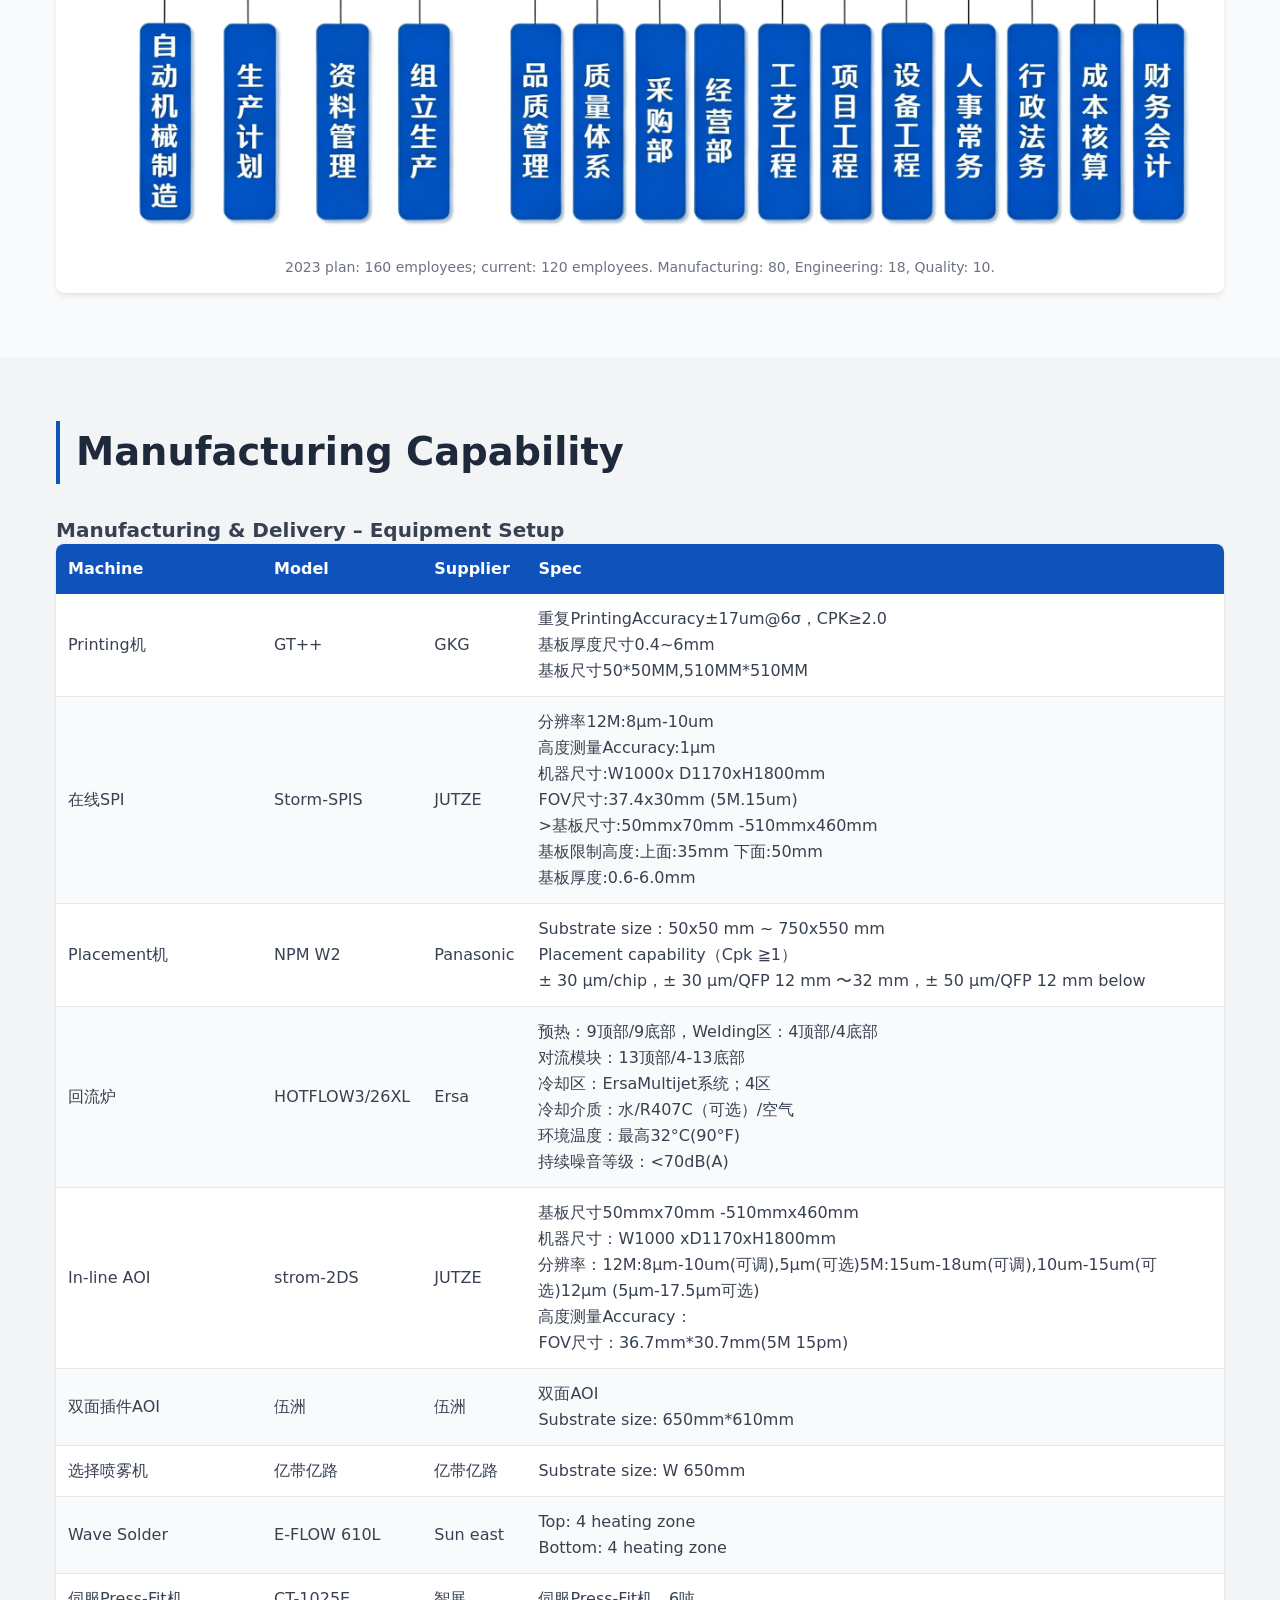
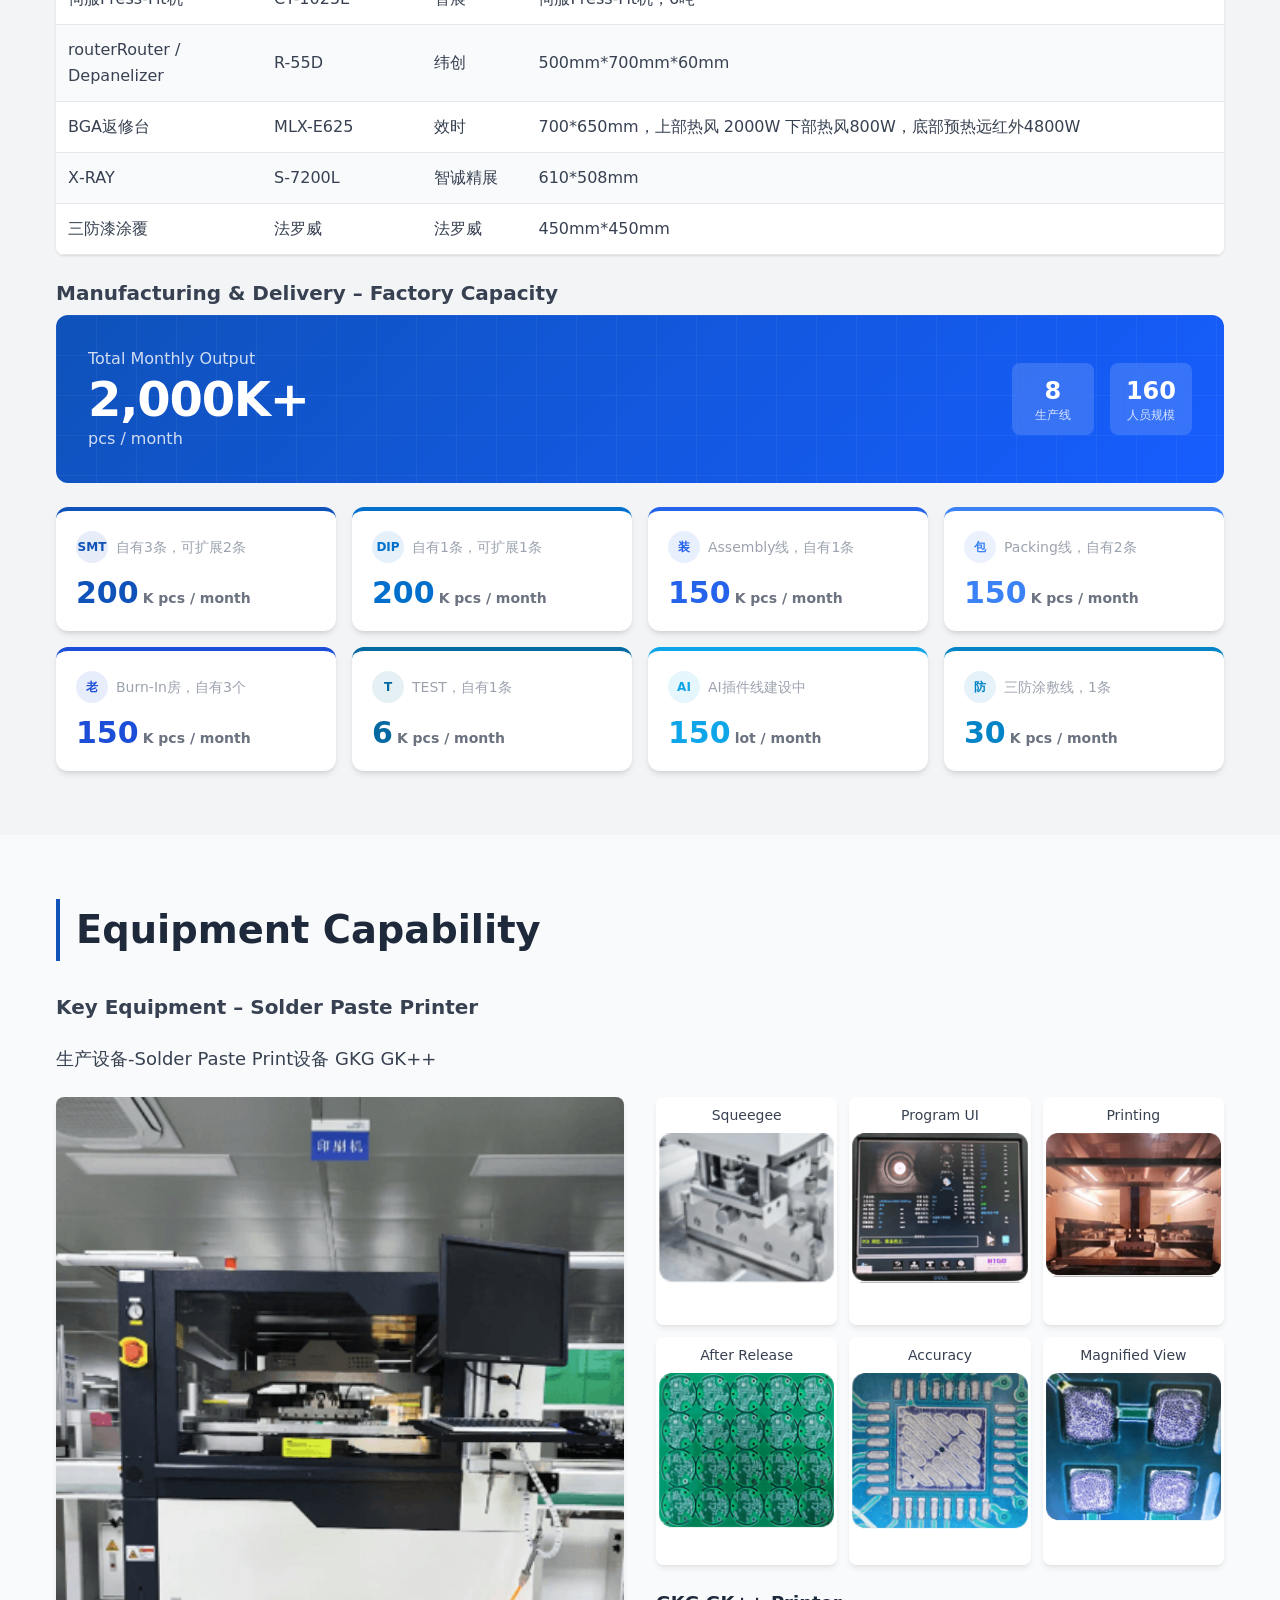
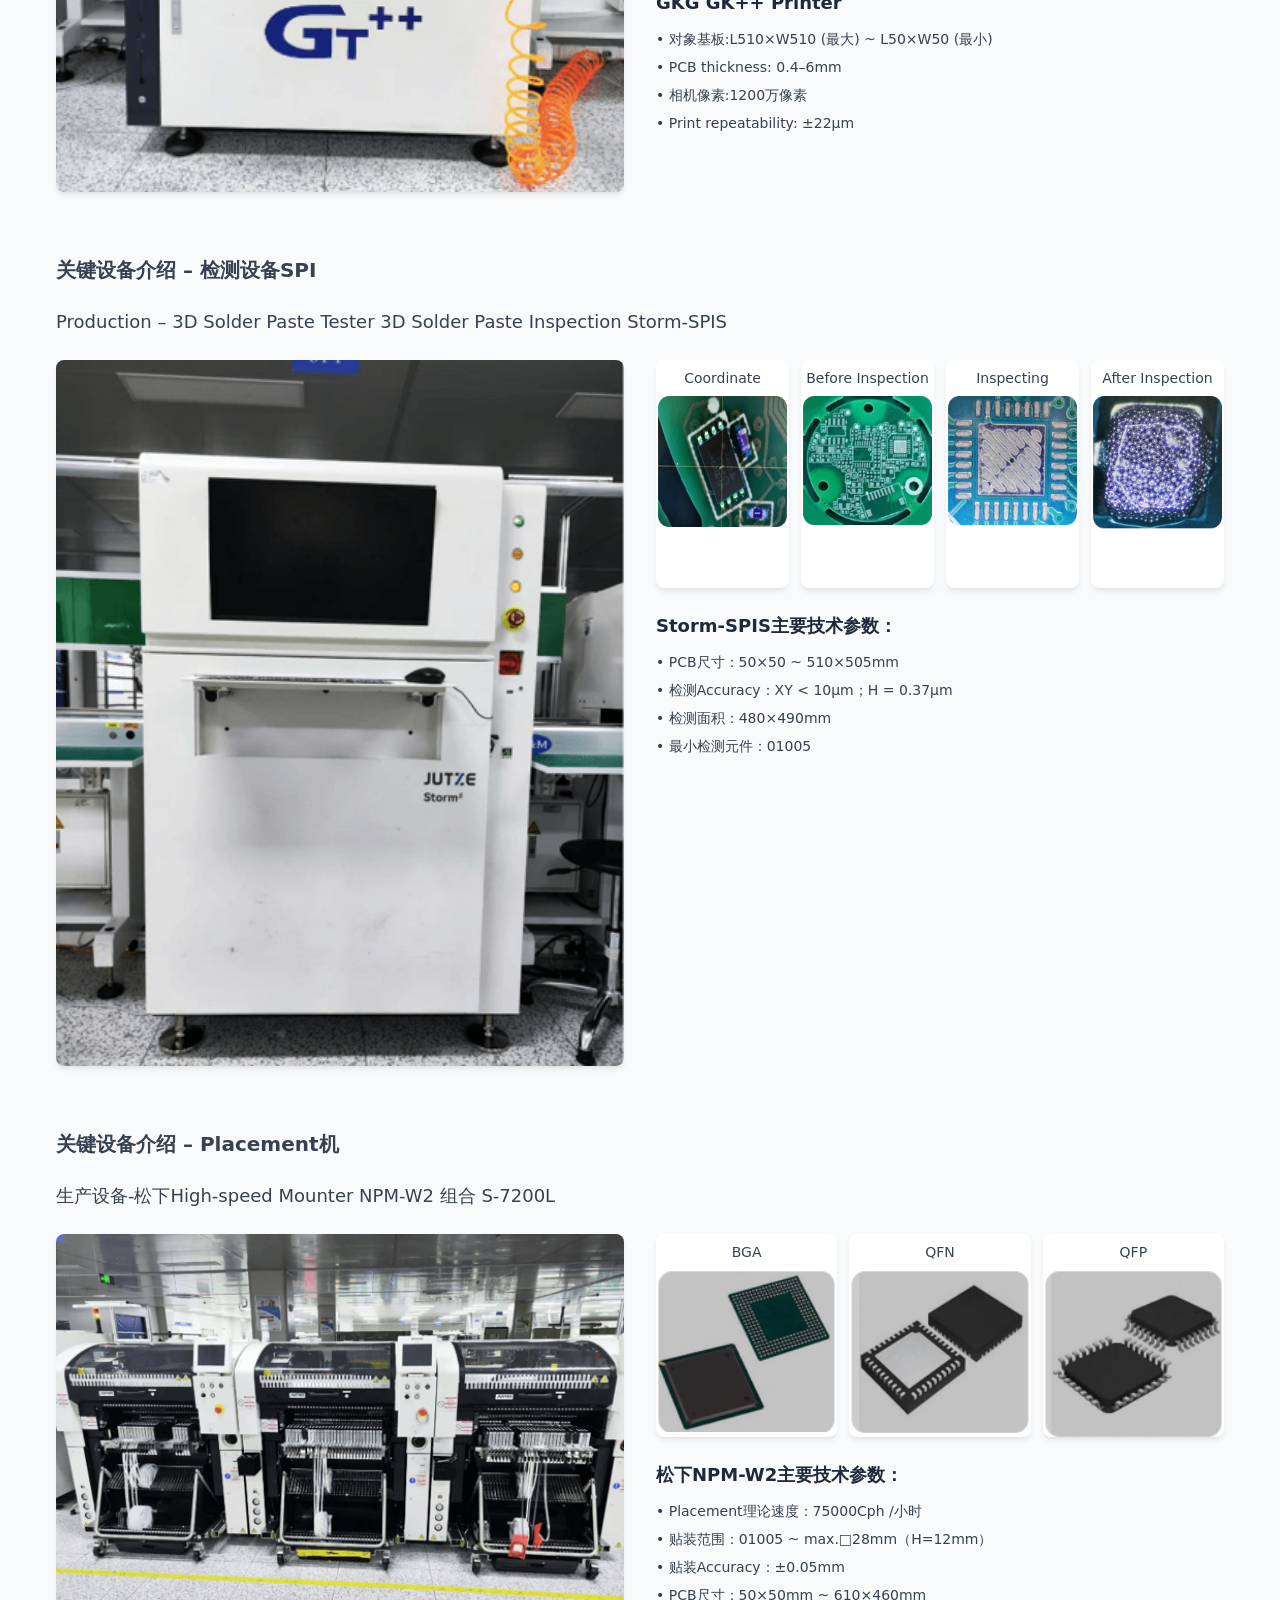
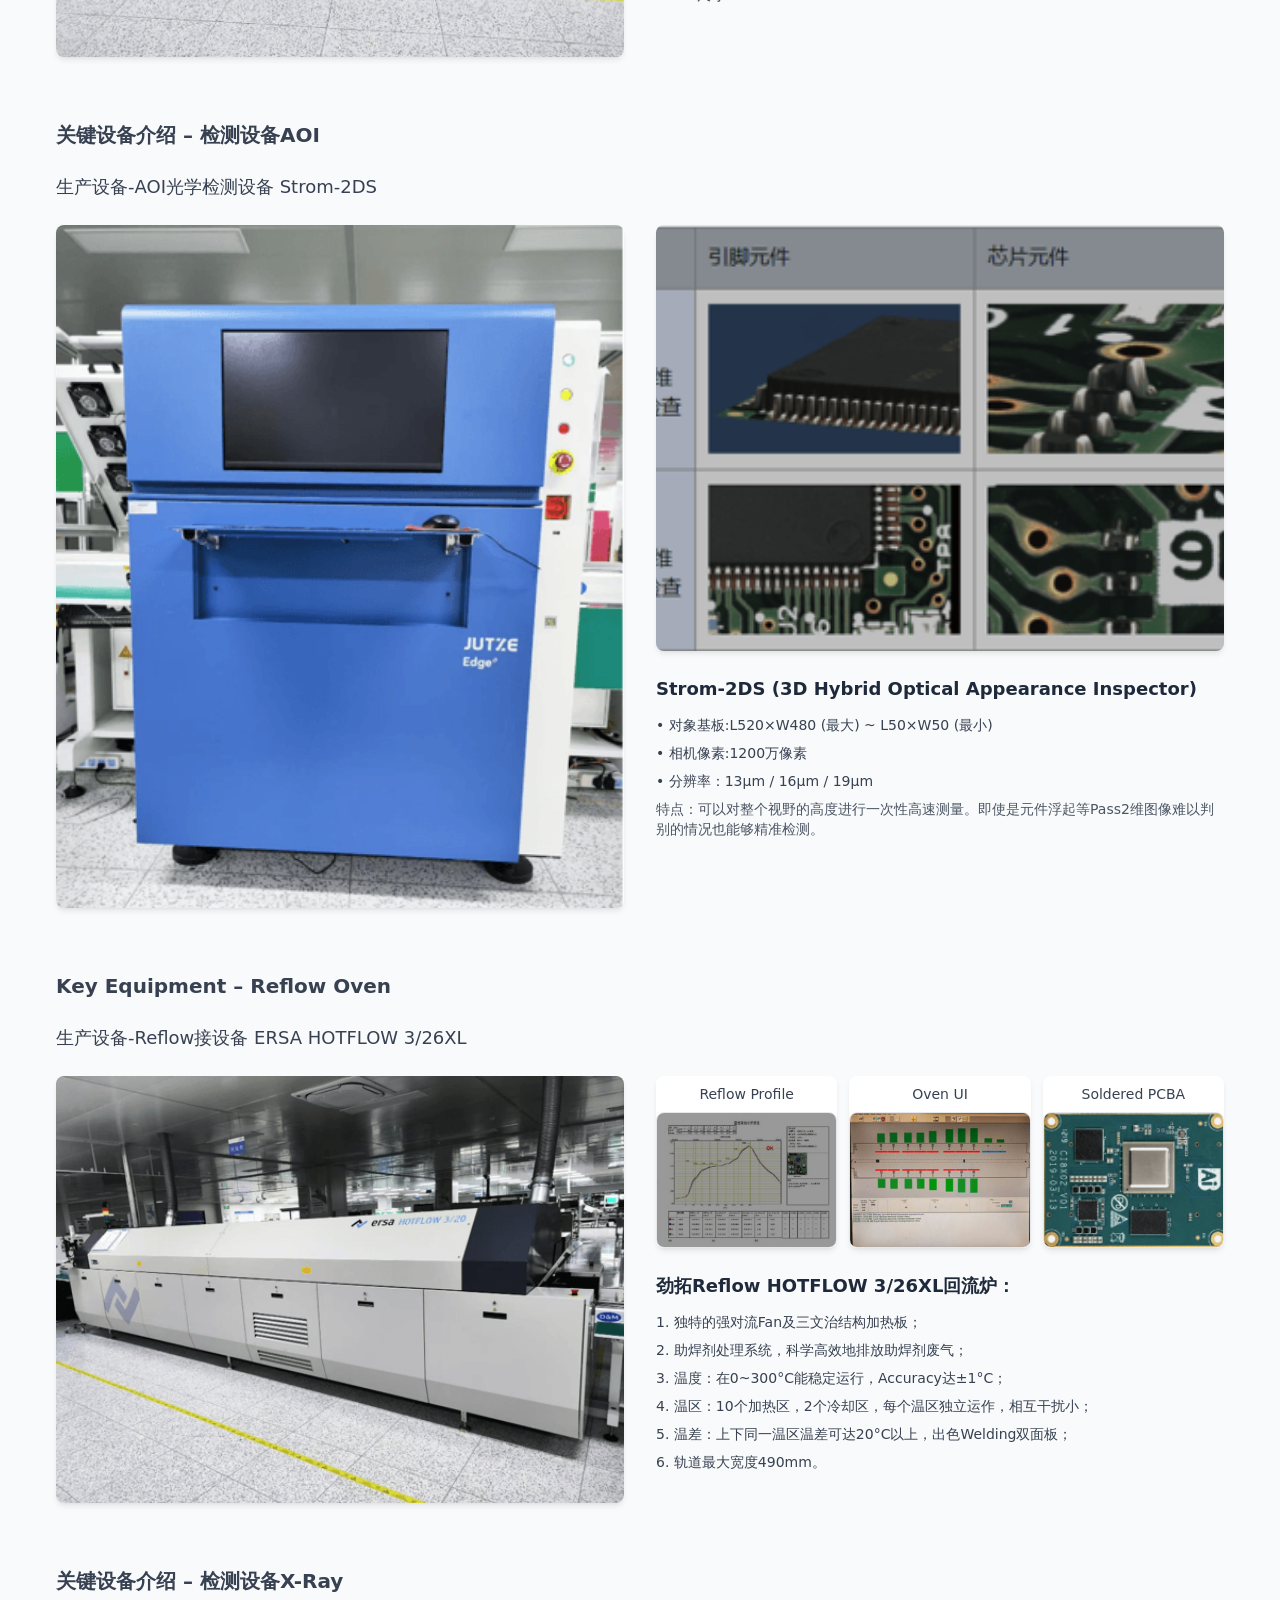
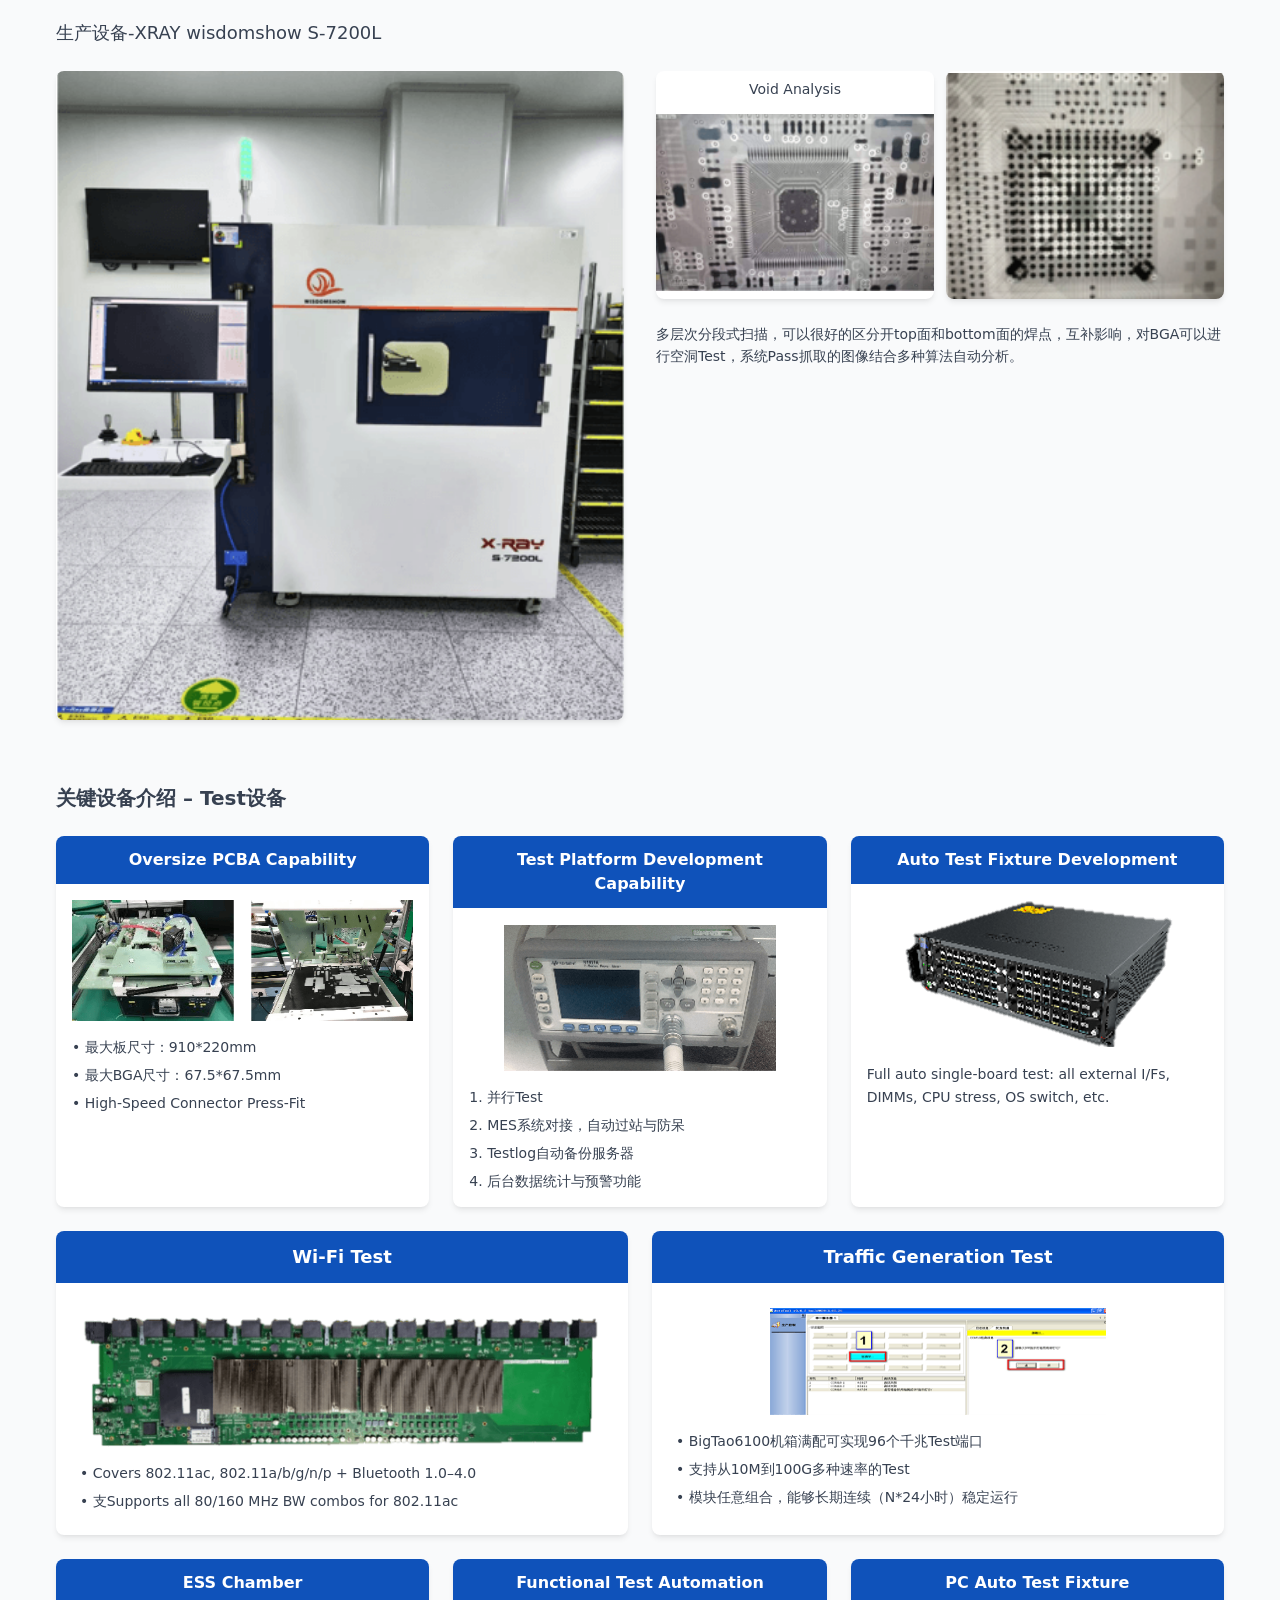
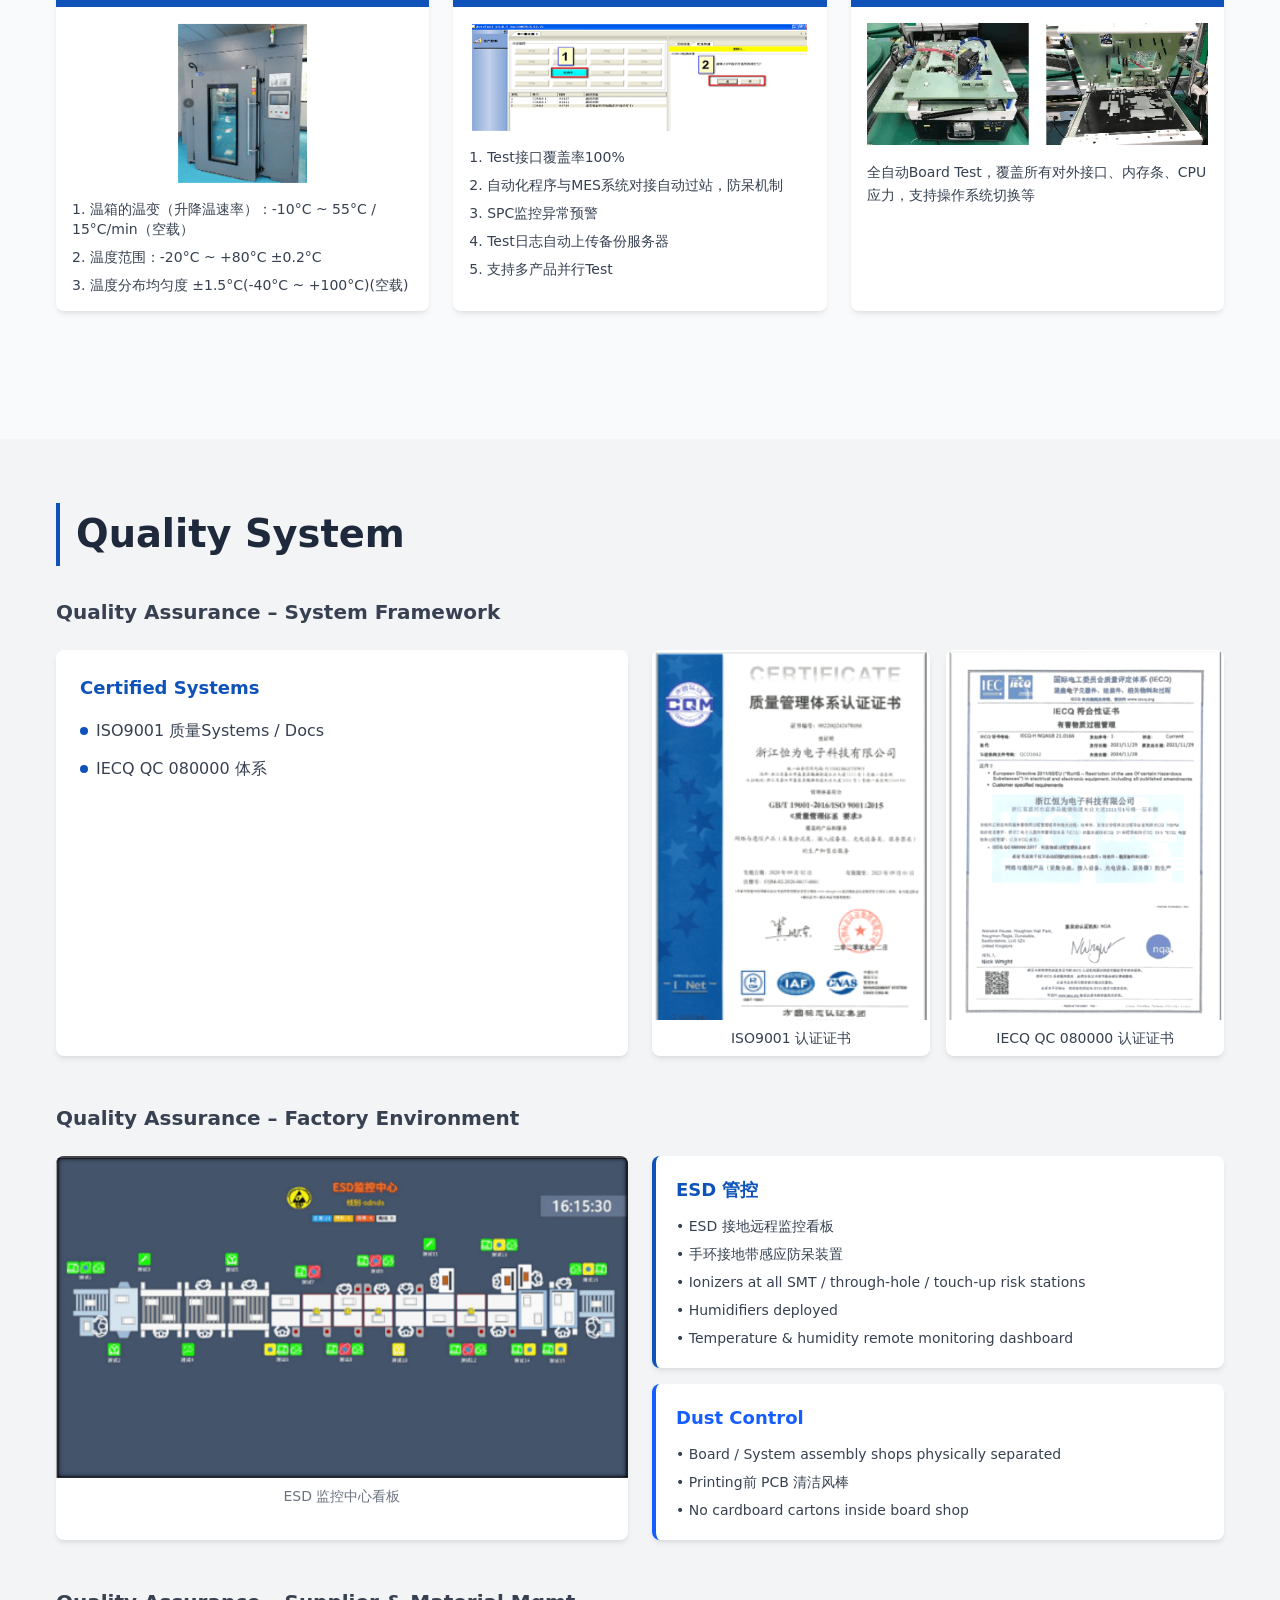
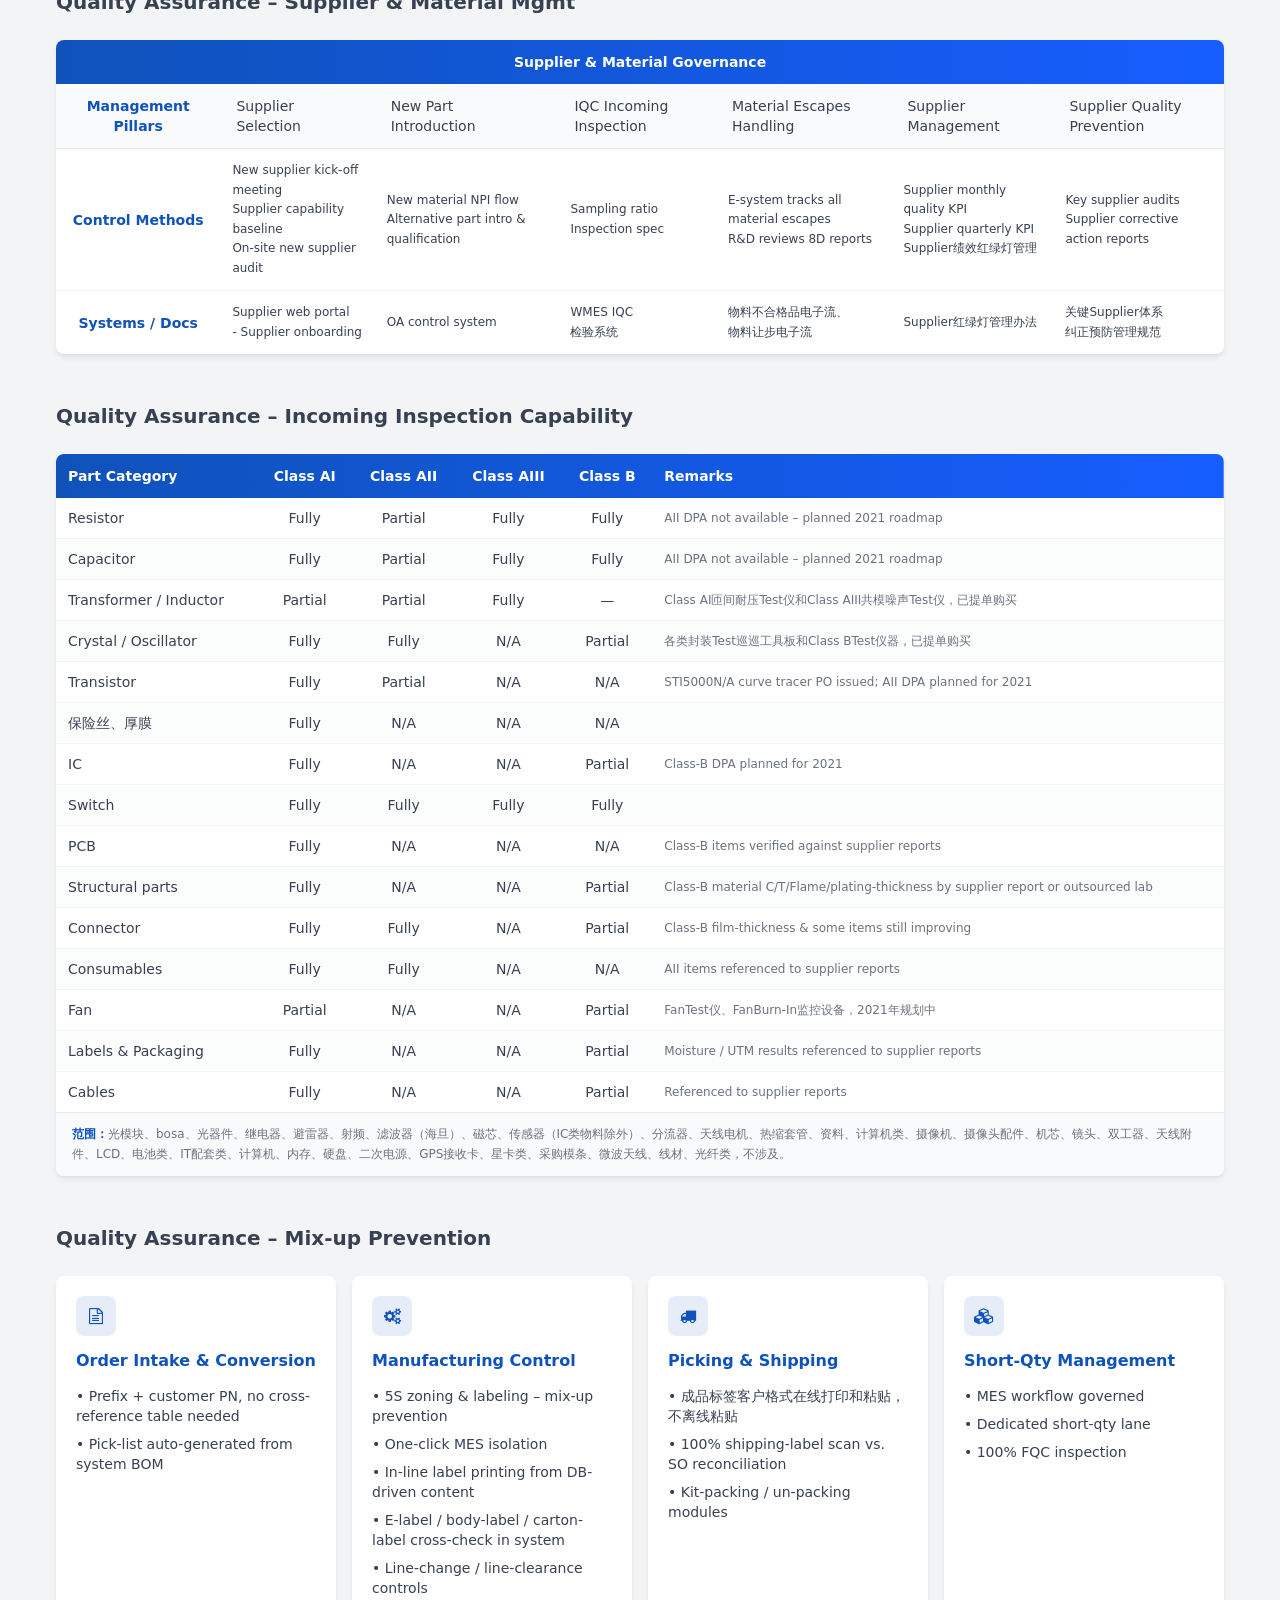
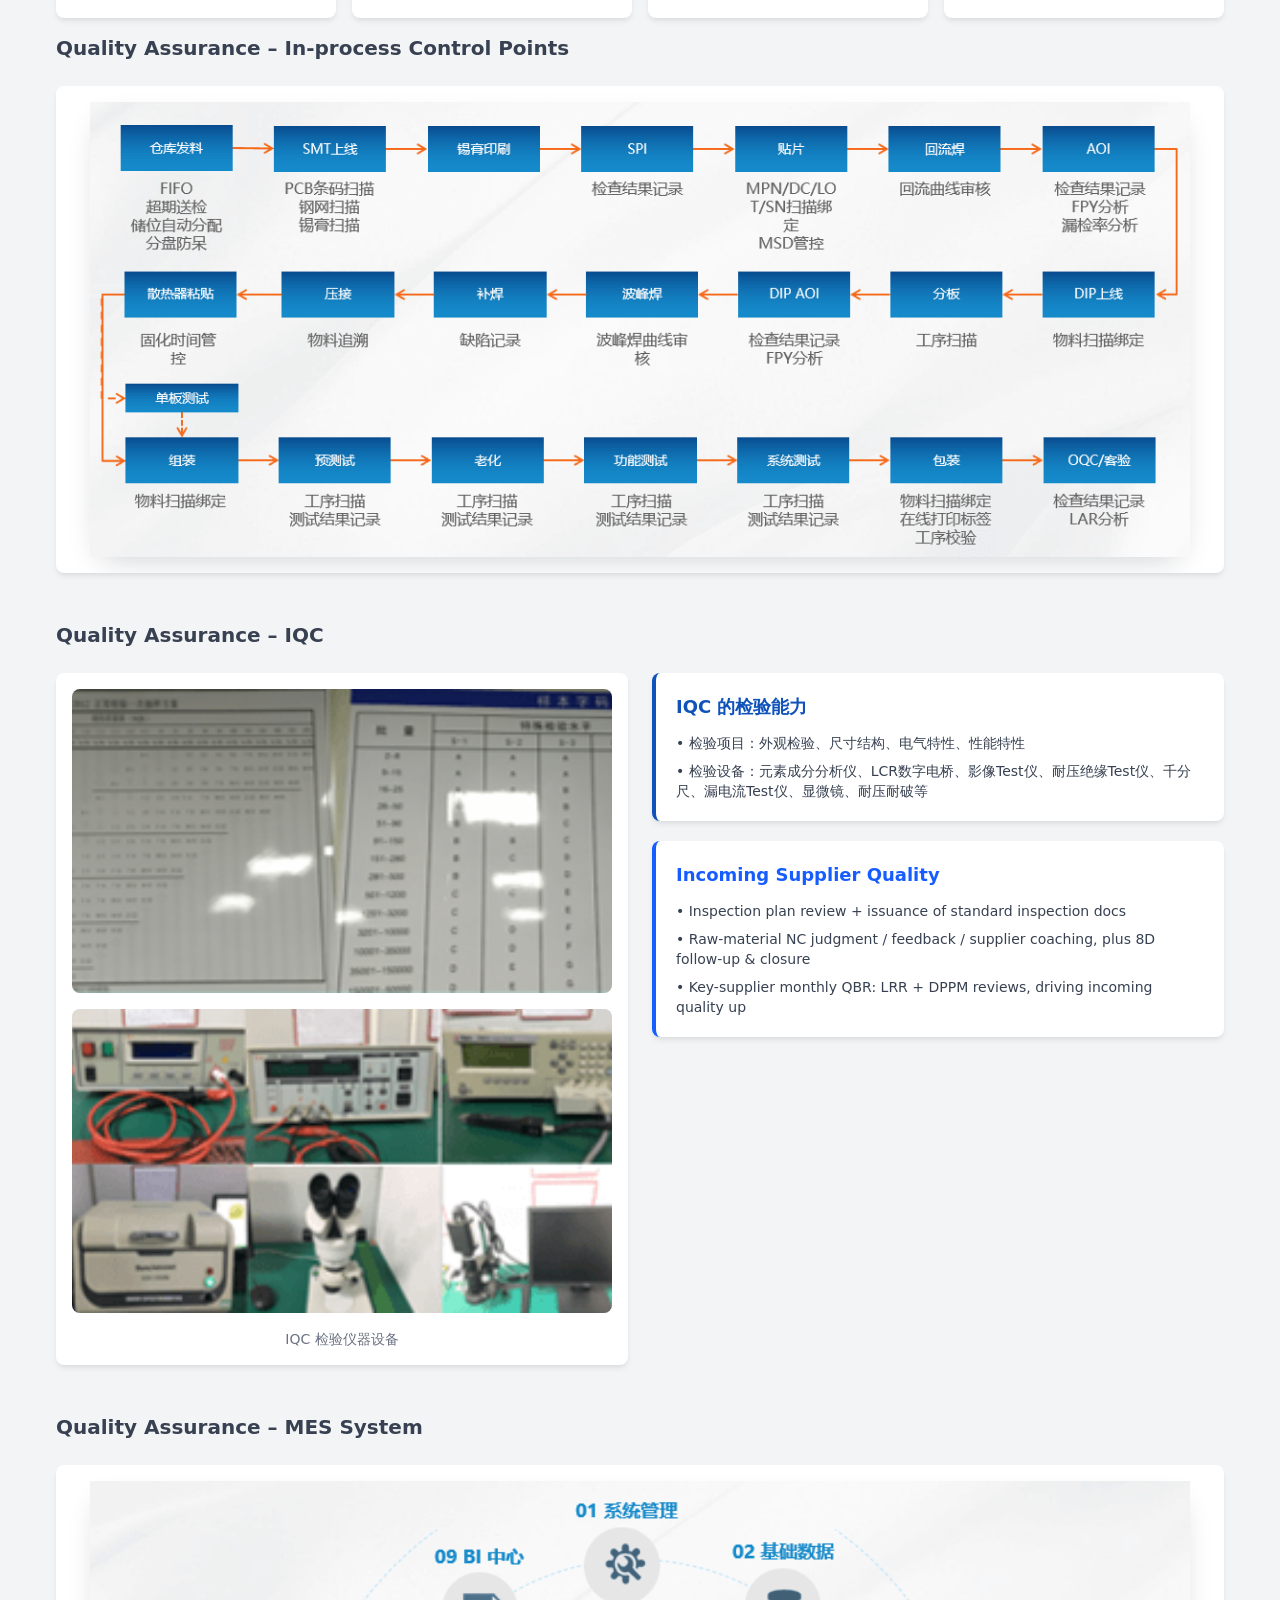
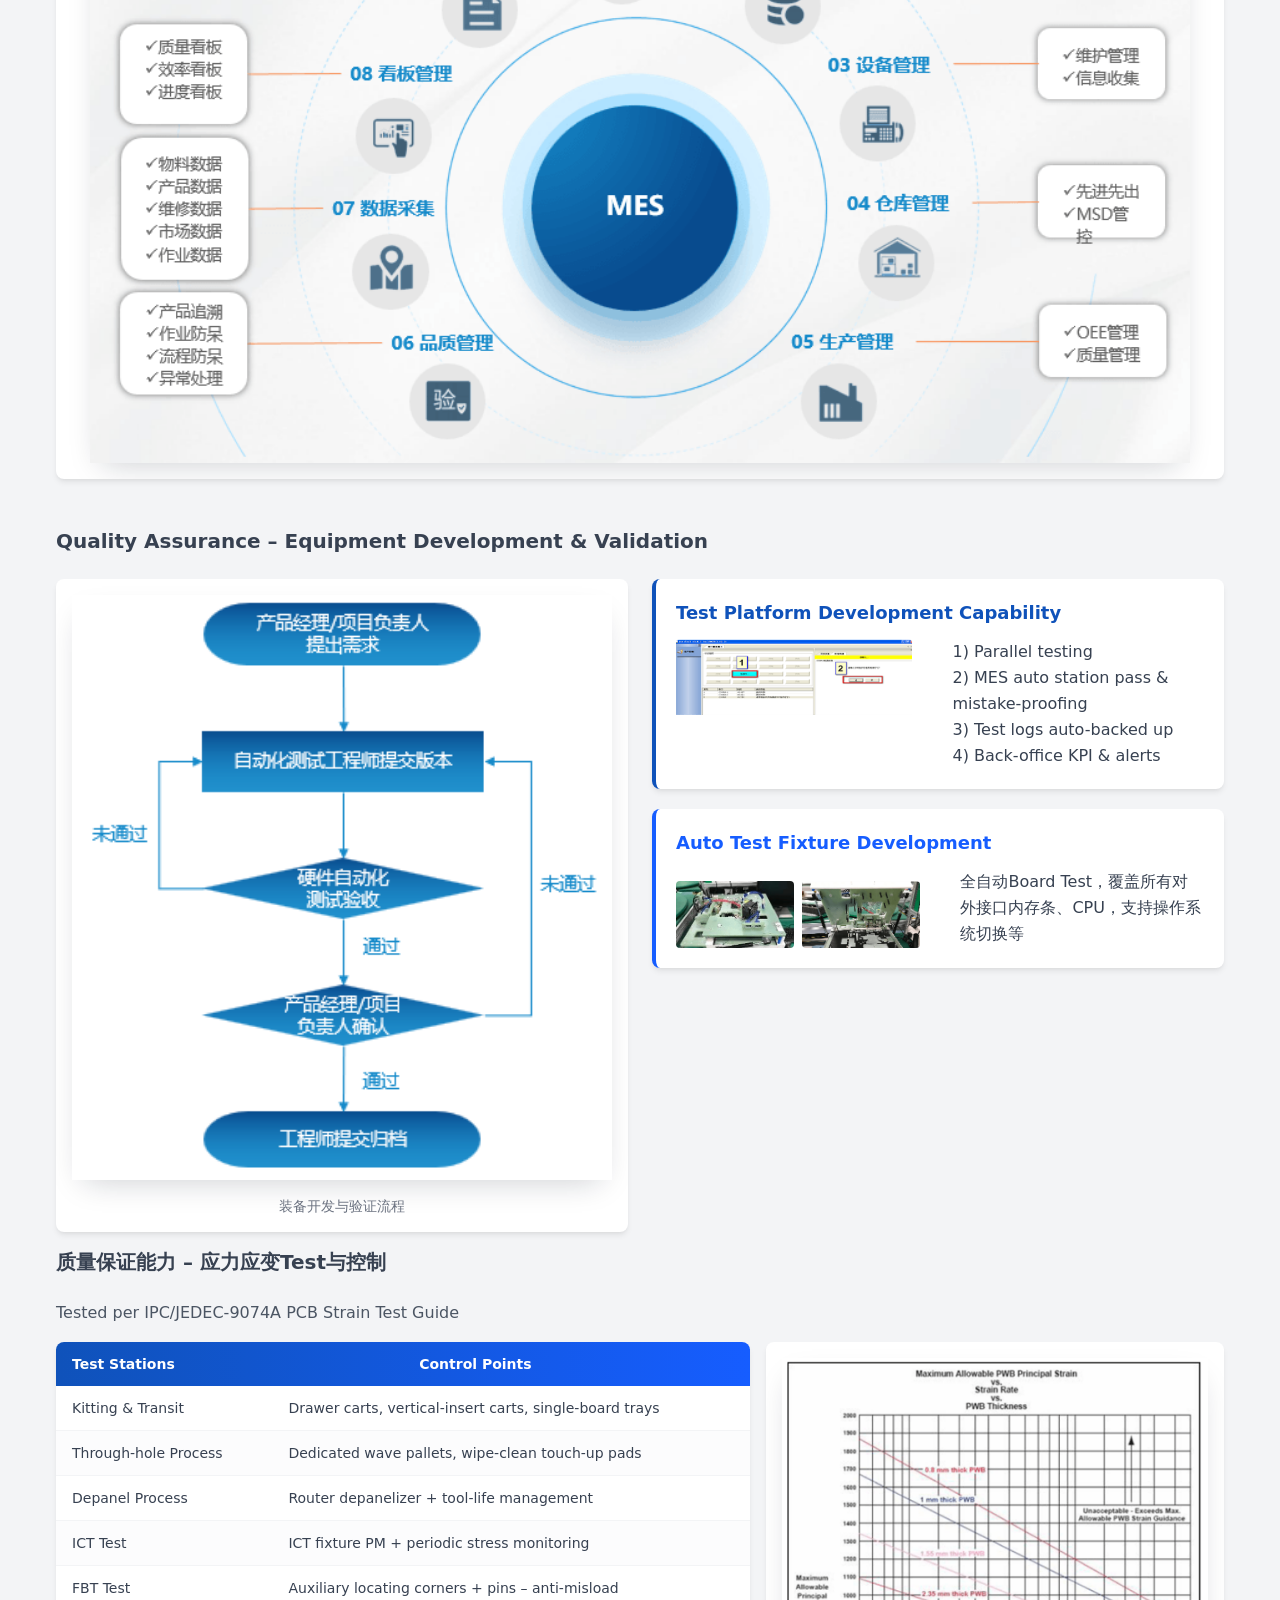
==== commit bdbf126b: "优化图片" ====
--- a/index.html
+++ b/index.html
@@ -95,8 +95,8 @@
             </div>
             <div class="grid grid-cols-2 gap-4">
                 <div class="card-shadow overflow-hidden">
-                    <div class="flex items-center justify-center">
-                       <img loading="lazy" decoding="async" src="./images/factory1.png" alt="">
+                    <div class="ratio ratio-4-3">
+                       <img loading="lazy" decoding="async" src="./images/factory1.png" alt="厂区1">
                     </div>
                     <div class="p-3 text-center">
                         <p data-i18n="about.factory1.name" class="font-medium">嘉善姚庄厂区</p>
@@ -106,8 +106,8 @@
                     </div>
                 </div>
                 <div class="card-shadow overflow-hidden">
-                    <div class="flex items-center justify-center">
-                        <img loading="lazy" decoding="async" src="./images/factory2.png" alt="">
+                    <div class="ratio ratio-4-3">
+                        <img loading="lazy" decoding="async" src="./images/factory2.png" alt="厂区2">
                     </div>
                     <div class="p-3 text-center">
                         <p data-i18n="about.factory2.name" class="font-medium">嘉善魏塘厂区</p>
@@ -122,10 +122,10 @@
         <!--组织架构-->
         <div class="mt-16 fade-in-up">
             <h4 data-i18n="about.structure.title" class="text-xl font-semibold mb-6">公司组织架构</h4>
-            <div class="card-shadow p-6 overflow-x-auto">
-                <div class="min-w-[700px] text-center">
-                    <img loading="lazy" decoding="async" style="width: 60%;margin: 0 auto;" src="./images/jiagou.png" alt="">
-                    <div data-i18n="about.structure.note" class="mt-4 text-sm text-gray-500">2023年公司规划总人数：160人 ，目前总人数：120人  ，其中制造部：80人 ，工程部：18人 品质部:10人。</div>
+            <div class="card-shadow p-4 md:p-6 overflow-x-auto">
+                <div class="min-w-[700px]">
+                    <img loading="lazy" decoding="async" class="img-arch" src="./images/jiagou.png" alt="组织架构图">
+                    <div data-i18n="about.structure.note" class="mt-4 text-sm text-gray-500 text-center">2023年公司规划总人数：160人 ，目前总人数：120人  ，其中制造部：80人 ，工程部：18人 品质部:10人。</div>
                 </div>
             </div>
         </div>
@@ -572,8 +572,8 @@
                     <img loading="lazy" decoding="async" src="./images/aoi1.png" alt="AOI Strom-2DS" class="w-full h-auto object-cover">
                 </div>
                 <div>
-                    <div class="card-shadow overflow-hidden text-center mb-6">
-                        <img loading="lazy" decoding="async" src="./images/aoi2.png" alt="AOI检测示例" class="w-full">
+                    <div class="ratio ratio-4-3 card-shadow overflow-hidden mb-6 mx-auto">
+                        <img loading="lazy" decoding="async" src="./images/aoi2.png" alt="AOI检测示例">
                     </div>
                     <h5 class="text-lg font-semibold text-dark mb-3">Strom-2DS（3D混合型光学式外观检查装置）</h5>
                     <ul class="space-y-2 text-sm text-gray-700">
@@ -598,17 +598,23 @@
                 </div>
                 <div>
                     <div class="grid grid-cols-3 gap-3 mb-6">
-                        <div class="card-shadow overflow-hidden text-center">
-                            <p class="py-2 text-sm font-medium">Reflow曲线</p>
-                            <img loading="lazy" decoding="async" src="./images/soldering-icon1.png" alt="Reflow曲线" class="w-full">
-                        </div>
-                        <div class="card-shadow overflow-hidden text-center">
-                            <p class="py-2 text-sm font-medium">炉温界面</p>
-                            <img loading="lazy" decoding="async" src="./images/soldering-icon2.png" alt="炉温界面" class="w-full">
-                        </div>
-                        <div class="card-shadow overflow-hidden text-center">
-                            <p class="py-2 text-sm font-medium">焊接PCBA</p>
-                            <img loading="lazy" decoding="async" src="./images/soldering-icon3.png" alt="焊接PCBA" class="w-full">
+                        <div class="card-shadow overflow-hidden">
+                            <p class="py-2 text-sm font-medium text-center">Reflow曲线</p>
+                            <div class="img-thumb-wrap !rounded-none !border-0">
+                                <img loading="lazy" decoding="async" src="./images/soldering-icon1.png" alt="Reflow曲线">
+                            </div>
+                        </div>
+                        <div class="card-shadow overflow-hidden">
+                            <p class="py-2 text-sm font-medium text-center">炉温界面</p>
+                            <div class="img-thumb-wrap !rounded-none !border-0">
+                                <img loading="lazy" decoding="async" src="./images/soldering-icon2.png" alt="炉温界面">
+                            </div>
+                        </div>
+                        <div class="card-shadow overflow-hidden">
+                            <p class="py-2 text-sm font-medium text-center">焊接PCBA</p>
+                            <div class="img-thumb-wrap !rounded-none !border-0">
+                                <img loading="lazy" decoding="async" src="./images/soldering-icon3.png" alt="焊接PCBA">
+                            </div>
                         </div>
                     </div>
                     <h5 class="text-lg font-semibold text-dark mb-3">劲拓回流焊 HOTFLOW 3/26XL回流炉：</h5>
@@ -979,9 +985,9 @@
         <!-- 6. 系统质量管控点 -->
         <div class="mb-12">
             <h4 class="text-xl font-semibold mb-6">质量保证能力 – 系统质量管控点</h4>
-            <div class="card-shadow overflow-hidden">
-                <div class="p-4 flex justify-center">
-                    <img loading="lazy" decoding="async" src="./images/quality3-1.png" class="w-full" alt="系统质量管控点流程图">
+            <div class="card-shadow overflow-hidden p-4">
+                <div class="img-deck">
+                    <img loading="lazy" decoding="async" src="./images/quality3-1.png" class="w-full h-auto object-contain" alt="系统质量管控点流程图">
                 </div>
             </div>
         </div>
@@ -991,11 +997,13 @@
             <h4 class="text-xl font-semibold mb-6">质量保证能力 – IQC</h4>
             <div class="grid md:grid-cols-2 gap-6">
                 <div class="card-shadow overflow-hidden">
-                    <div class="p-4 flex justify-center">
-                        <img loading="lazy" decoding="async" src="./images/quality4.png" alt="IQC检验仪器设备" class="h-full">
-                    </div>
-                    <div class="p-4 flex justify-center mt-4">
-                        <img loading="lazy" decoding="async" src="./images/quality5.png" alt="IQC检验仪器设备" class="h-full">
+                    <div class="p-4 space-y-4">
+                        <div class="ratio ratio-16-9 !aspect-auto max-h-[260px] flex items-center justify-center overflow-hidden">
+                            <img loading="lazy" decoding="async" src="./images/quality4.png" alt="IQC检验仪器设备" class="max-w-full max-h-full w-auto h-auto object-contain">
+                        </div>
+                        <div class="ratio ratio-16-9 !aspect-auto max-h-[260px] flex items-center justify-center overflow-hidden">
+                            <img loading="lazy" decoding="async" src="./images/quality5.png" alt="IQC检验仪器设备" class="max-w-full max-h-full w-auto h-auto object-contain">
+                        </div>
                     </div>
                     <p class="text-center pb-4 text-sm text-gray-500">IQC 检验仪器设备</p>
                 </div>
@@ -1022,9 +1030,9 @@
         <!-- 8. MES系统 -->
         <div class="mb-12">
             <h4 class="text-xl font-semibold mb-6">质量保证能力 – MES系统</h4>
-            <div class="card-shadow overflow-hidden">
-                <div class="p-4 flex justify-center">
-                    <img loading="lazy" decoding="async" src="./images/quality5-1.png" class="w-full" alt="质量保证能力 – MES系统">
+            <div class="card-shadow overflow-hidden p-4">
+                <div class="img-deck">
+                    <img loading="lazy" decoding="async" src="./images/quality5-1.png" class="w-full h-auto object-contain" alt="质量保证能力 – MES系统">
                 </div>
             </div>
         </div>
@@ -1035,7 +1043,9 @@
             <div class="grid md:grid-cols-2 gap-6">
                 <div class="card-shadow overflow-hidden">
                     <div class="p-4">
-                        <img loading="lazy" decoding="async" src="./images/quality6-1.png" alt="装备开发与验证流程图" class="w-full">
+                        <div class="img-deck">
+                            <img loading="lazy" decoding="async" src="./images/quality6-1.png" alt="装备开发与验证流程图" class="w-full h-auto object-contain">
+                        </div>
                     </div>
                     <p class="text-center pb-4 text-sm text-gray-500">装备开发与验证流程</p>
                 </div>
@@ -1098,8 +1108,10 @@
                         <div class="px-4 py-3 text-xs text-gray-500 bg-gray-50">* 切片和染色分析，当前委托第三方进行</div>
                     </div>
                 </div>
-                <div class="md:col-span-2 card-shadow overflow-hidden flex items-center justify-center">
-                    <img loading="lazy" decoding="async" src="./images/quality7-1.png" alt="IPC/JEDEC-9074A PWB应变曲线图" class="w-full p-4">
+                <div class="md:col-span-2 card-shadow overflow-hidden p-4 flex justify-center">
+                    <div class="img-deck">
+                        <img loading="lazy" decoding="async" src="./images/quality7-1.png" alt="IPC/JEDEC-9074A PWB应变曲线图" class="w-full h-auto object-contain">
+                    </div>
                 </div>
             </div>
         </div>
@@ -1107,9 +1119,9 @@
         <!-- 11. 过程质量框架 -->
         <div class="mb-12">
             <h4 class="text-xl font-semibold mb-6">质量保证能力 – 过程质量框架</h4>
-            <div class="card-shadow overflow-hidden">
-                <div class="p-4">
-                    <img loading="lazy" decoding="async" src="./images/quality7-2.png" alt="过程质量框架图" class="w-full">
+            <div class="card-shadow overflow-hidden p-4">
+                <div class="img-deck">
+                    <img loading="lazy" decoding="async" src="./images/quality7-2.png" alt="过程质量框架图" class="w-full h-auto object-contain">
                 </div>
             </div>
                 
@@ -1122,7 +1134,9 @@
             <!-- 12.1 流程IT化 -->
             <div class="mb-8">
                 <div class="card-shadow overflow-hidden p-4">
-                    <img loading="lazy" decoding="async" src="./images/quality7-3.png" alt="流程IT化架构图" class="w-full">
+                    <div class="img-deck">
+                        <img loading="lazy" decoding="async" src="./images/quality7-3.png" alt="流程IT化架构图" class="w-full h-auto object-contain">
+                    </div>
                 </div>
             </div>
 
@@ -1132,35 +1146,41 @@
                 <div class="grid md:grid-cols-2 gap-6">
                     <div class="card-shadow overflow-hidden p-4">
                         <h6 class="font-semibold text-primary mb-3">设备自动化</h6>
-                        <img loading="lazy" decoding="async" src="./images/product1.png" class="w-full" alt="设备自动化">
+                        <div class="ratio ratio-16-9 card-shadow overflow-hidden">
+                            <img loading="lazy" decoding="async" src="./images/product1.png" alt="设备自动化">
+                        </div>
                     </div>
                     <div class="card-shadow overflow-hidden p-4">
                         <h6 class="font-semibold text-primary mb-3">软件自动化</h6>
                         <div class="card-shadow overflow-hidden p-4">
                             <h6 class="font-bold text-primary mb-3">功能测试自动化</h6>
-                            <div class="flex ">
-                                <ul class="space-y-1 text-sm text-gray-700">
+                            <div class="grid md:grid-cols-2 gap-4 items-start">
+                                <ul class="space-y-1 text-sm text-gray-700 order-2 md:order-1">
                                     <li>1. 测试接口覆盖率100%</li>
                                     <li>2. 自动化程序与MES系统对接自动过站；防呆机制</li>
                                     <li>3. SPC监控异常预警</li>
                                     <li>4. 测试日志自动上传备份服务器</li>
                                 </ul>
-                                <div>
-                                    <img loading="lazy" decoding="async" src="./images/product2.png" alt="">
+                                <div class="ratio ratio-4-3 overflow-hidden order-1 md:order-2">
+                                    <img loading="lazy" decoding="async" src="./images/product2.png" alt="功能测试自动化">
                                 </div>
                             </div>
                         </div>
                         <div class="card-shadow overflow-hidden p-4 mt-4">
                             <h6 class="font-bold text-primary mb-3">智能仓储</h6>
-                            <div class="flex ">
-                                <ul class="space-y-1 text-sm text-gray-700">
+                            <div class="grid md:grid-cols-2 gap-4 items-start">
+                                <ul class="space-y-1 text-sm text-gray-700 order-2 md:order-1">
                                     <li>上架：随机分配储位</li>
                                     <li>备料：同工单同时亮起储位信号</li>
                                     <li>补仓：储位不足安全库存，自动亮灯提示补货</li>
                                 </ul>
-                                <div class="flex">
-                                    <img loading="lazy" decoding="async" class="w-1/2" src="./images/product2-1.png" alt="">
-                                    <img loading="lazy" decoding="async" class="w-1/2" src="./images/product2-2.png" alt="">
+                                <div class="grid grid-cols-2 gap-2 order-1 md:order-2">
+                                    <div class="ratio ratio-4-3 overflow-hidden">
+                                        <img loading="lazy" decoding="async" src="./images/product2-1.png" alt="智能仓储1">
+                                    </div>
+                                    <div class="ratio ratio-4-3 overflow-hidden">
+                                        <img loading="lazy" decoding="async" src="./images/product2-2.png" alt="智能仓储2">
+                                    </div>
                                 </div>
                             </div>
                         </div>
@@ -1346,9 +1366,14 @@
     </div>
 </footer>
 
+<!--返回顶部按钮（右下角浮动）-->
+<button id="scrollTopBtn" type="button" aria-label="返回顶部" title="返回顶部" tabindex="0">
+    <i class="fa fa-arrow-up" aria-hidden="true"></i>
+</button>
 
 <script src="./js/navbar.js" defer></script>
 <script src="./js/animations.js" defer></script>
 <script src="./js/i18n.js" defer></script>
+<script src="./js/scroll-top.js" defer></script>
 </body>
 </html>
--- a/css/site.css
+++ b/css/site.css
@@ -87,4 +87,150 @@
     html { scroll-behavior: auto; }
     .card-shadow { transition: none; }
     .card-shadow:hover { transform: none; }
-}
+    #scrollTopBtn { transition: none !important; }
+}
+
+/* ---------- 响应式图片通用规范 ---------- */
+
+/* 所有内容图默认：不超父容器宽度 + 统一 baseline 为 block（防止底部缝隙） */
+section img,
+.card-shadow img {
+    max-width: 100%;
+    height: auto;
+}
+
+/* 比例容器：保持固定宽高比（不随原生图片尺寸跳变），子图填充满
+ * 用法：<div class="ratio ratio-16-9"><img class="w-full h-full object-cover"></div>
+ */
+.ratio {
+    position: relative;
+    display: block;
+    width: 100%;
+    overflow: hidden;
+    border-radius: 0.5rem;
+    background: #e5e7eb;
+}
+
+.ratio > img {
+    position: absolute;
+    inset: 0;
+    width: 100%;
+    height: 100%;
+    object-fit: cover;
+    object-position: center;
+}
+
+.ratio.contain > img { object-fit: contain; padding: 1rem; }
+
+.ratio-16-9  { aspect-ratio: 16 / 9; }
+.ratio-4-3   { aspect-ratio: 4 / 3; }
+.ratio-3-2   { aspect-ratio: 3 / 2; }
+.ratio-1-1   { aspect-ratio: 1 / 1; }
+.ratio-landscape-wide { aspect-ratio: 21 / 9; }
+
+/* 桌面端大图片（PPT 整页截图、架构图）统一最大宽度封顶，避免 1440px 屏幕时 1.4 米宽巨图
+ * 手机端：max-w 自动解除
+ */
+.img-deck {
+    width: 100%;
+    max-width: 980px;          /* 桌面封顶 ~1000px，不跟容器飞到 1200+ */
+    margin-left: auto;
+    margin-right: auto;
+    display: block;
+    border-radius: 0.75rem;
+    box-shadow: 0 12px 30px -12px rgba(15, 23, 42, 0.22);
+}
+
+/* 架构图类：横向长图，在 md/lg 分级收窄 */
+.img-arch {
+    width: 100%;
+    max-width: 760px;
+    display: block;
+    margin-left: auto;
+    margin-right: auto;
+}
+
+/* 小图卡片（例如设备细节图标区 2x3/4 网格）统一 4:3 + 居中 */
+.img-thumb-wrap {
+    aspect-ratio: 4 / 3;
+    overflow: hidden;
+    border-radius: 0.5rem;
+    background: #fff;
+    border: 1px solid #e5e7eb;
+}
+
+.img-thumb-wrap img {
+    width: 100%;
+    height: 100%;
+    object-fit: cover;
+    object-position: top;
+    display: block;
+}
+
+/* 响应式断点细分：
+ * 屏幕 < 640px：比例容器保持不变；img-deck 不收窄（让手机用户大图看得清）
+ * 屏幕 ≥ 1280px：img-deck 再稍微放宽
+ */
+@media (max-width: 639.98px) {
+    .img-deck {
+        max-width: 100%;
+        border-radius: 0.5rem;
+    }
+    .img-arch {
+        max-width: 100%;
+    }
+}
+
+@media (min-width: 1280px) {
+    .img-deck { max-width: 1100px; }
+    .img-arch { max-width: 880px; }
+}
+
+/* ---------- 返回顶部按钮 ---------- */
+#scrollTopBtn {
+    position: fixed;
+    right: 20px;
+    bottom: 24px;
+    width: 44px;
+    height: 44px;
+    border-radius: 9999px;
+    border: none;
+    cursor: pointer;
+    z-index: 60;
+    display: flex;
+    align-items: center;
+    justify-content: center;
+    background: linear-gradient(135deg, #0F52BA 0%, #165DFF 100%);
+    color: #fff;
+    font-size: 16px;
+    box-shadow: 0 10px 25px rgba(15, 82, 186, 0.35);
+    opacity: 0;
+    visibility: hidden;
+    transform: translateY(12px) scale(0.95);
+    transition: opacity 0.3s ease, transform 0.3s ease, visibility 0.3s ease, box-shadow 0.3s ease;
+}
+
+#scrollTopBtn:hover {
+    transform: translateY(-2px) scale(1);
+    box-shadow: 0 14px 32px rgba(15, 82, 186, 0.45);
+}
+
+#scrollTopBtn:active {
+    transform: translateY(0) scale(0.97);
+}
+
+#scrollTopBtn.is-visible {
+    opacity: 1;
+    visibility: visible;
+    transform: translateY(0) scale(1);
+}
+
+@media (max-width: 640px) {
+    #scrollTopBtn {
+        right: 14px;
+        bottom: 18px;
+        width: 40px;
+        height: 40px;
+        font-size: 15px;
+    }
+}
--- a/css/site.css
+++ b/css/site.css
@@ -87,4 +87,150 @@
     html { scroll-behavior: auto; }
     .card-shadow { transition: none; }
     .card-shadow:hover { transform: none; }
-}
+    #scrollTopBtn { transition: none !important; }
+}
+
+/* ---------- 响应式图片通用规范 ---------- */
+
+/* 所有内容图默认：不超父容器宽度 + 统一 baseline 为 block（防止底部缝隙） */
+section img,
+.card-shadow img {
+    max-width: 100%;
+    height: auto;
+}
+
+/* 比例容器：保持固定宽高比（不随原生图片尺寸跳变），子图填充满
+ * 用法：<div class="ratio ratio-16-9"><img class="w-full h-full object-cover"></div>
+ */
+.ratio {
+    position: relative;
+    display: block;
+    width: 100%;
+    overflow: hidden;
+    border-radius: 0.5rem;
+    background: #e5e7eb;
+}
+
+.ratio > img {
+    position: absolute;
+    inset: 0;
+    width: 100%;
+    height: 100%;
+    object-fit: cover;
+    object-position: center;
+}
+
+.ratio.contain > img { object-fit: contain; padding: 1rem; }
+
+.ratio-16-9  { aspect-ratio: 16 / 9; }
+.ratio-4-3   { aspect-ratio: 4 / 3; }
+.ratio-3-2   { aspect-ratio: 3 / 2; }
+.ratio-1-1   { aspect-ratio: 1 / 1; }
+.ratio-landscape-wide { aspect-ratio: 21 / 9; }
+
+/* 桌面端大图片（PPT 整页截图、架构图）统一最大宽度封顶，避免 1440px 屏幕时 1.4 米宽巨图
+ * 手机端：max-w 自动解除
+ */
+.img-deck {
+    width: 100%;
+    max-width: 980px;          /* 桌面封顶 ~1000px，不跟容器飞到 1200+ */
+    margin-left: auto;
+    margin-right: auto;
+    display: block;
+    border-radius: 0.75rem;
+    box-shadow: 0 12px 30px -12px rgba(15, 23, 42, 0.22);
+}
+
+/* 架构图类：横向长图，在 md/lg 分级收窄 */
+.img-arch {
+    width: 100%;
+    max-width: 760px;
+    display: block;
+    margin-left: auto;
+    margin-right: auto;
+}
+
+/* 小图卡片（例如设备细节图标区 2x3/4 网格）统一 4:3 + 居中 */
+.img-thumb-wrap {
+    aspect-ratio: 4 / 3;
+    overflow: hidden;
+    border-radius: 0.5rem;
+    background: #fff;
+    border: 1px solid #e5e7eb;
+}
+
+.img-thumb-wrap img {
+    width: 100%;
+    height: 100%;
+    object-fit: cover;
+    object-position: top;
+    display: block;
+}
+
+/* 响应式断点细分：
+ * 屏幕 < 640px：比例容器保持不变；img-deck 不收窄（让手机用户大图看得清）
+ * 屏幕 ≥ 1280px：img-deck 再稍微放宽
+ */
+@media (max-width: 639.98px) {
+    .img-deck {
+        max-width: 100%;
+        border-radius: 0.5rem;
+    }
+    .img-arch {
+        max-width: 100%;
+    }
+}
+
+@media (min-width: 1280px) {
+    .img-deck { max-width: 1100px; }
+    .img-arch { max-width: 880px; }
+}
+
+/* ---------- 返回顶部按钮 ---------- */
+#scrollTopBtn {
+    position: fixed;
+    right: 20px;
+    bottom: 24px;
+    width: 44px;
+    height: 44px;
+    border-radius: 9999px;
+    border: none;
+    cursor: pointer;
+    z-index: 60;
+    display: flex;
+    align-items: center;
+    justify-content: center;
+    background: linear-gradient(135deg, #0F52BA 0%, #165DFF 100%);
+    color: #fff;
+    font-size: 16px;
+    box-shadow: 0 10px 25px rgba(15, 82, 186, 0.35);
+    opacity: 0;
+    visibility: hidden;
+    transform: translateY(12px) scale(0.95);
+    transition: opacity 0.3s ease, transform 0.3s ease, visibility 0.3s ease, box-shadow 0.3s ease;
+}
+
+#scrollTopBtn:hover {
+    transform: translateY(-2px) scale(1);
+    box-shadow: 0 14px 32px rgba(15, 82, 186, 0.45);
+}
+
+#scrollTopBtn:active {
+    transform: translateY(0) scale(0.97);
+}
+
+#scrollTopBtn.is-visible {
+    opacity: 1;
+    visibility: visible;
+    transform: translateY(0) scale(1);
+}
+
+@media (max-width: 640px) {
+    #scrollTopBtn {
+        right: 14px;
+        bottom: 18px;
+        width: 40px;
+        height: 40px;
+        font-size: 15px;
+    }
+}
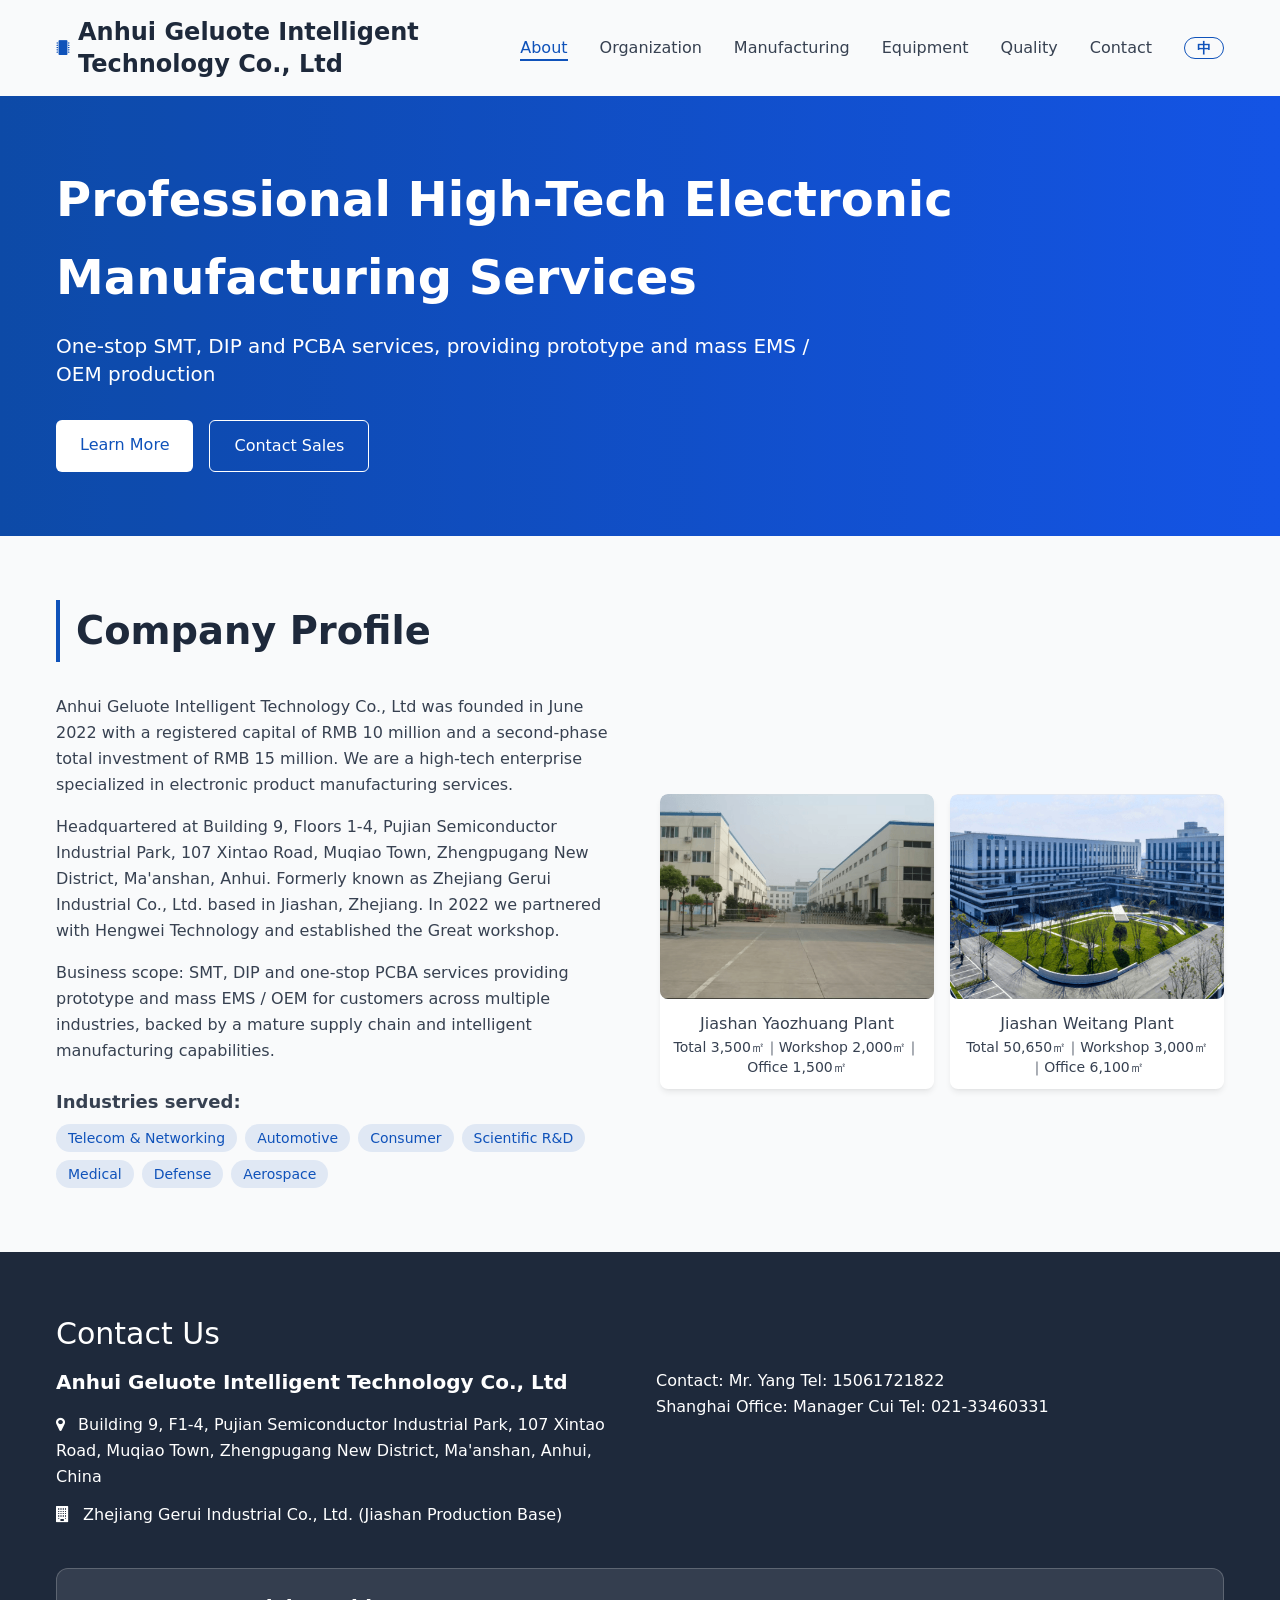
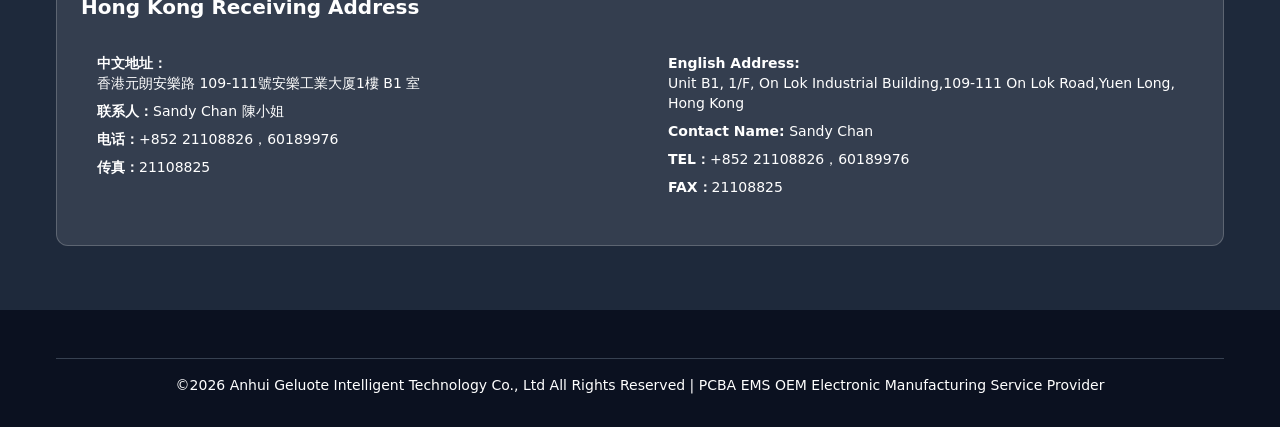
==== commit 24223738: "fix" ====
--- a/index.html
+++ b/index.html
@@ -32,6 +32,7 @@
         <!--桌面导航-->
         <nav class="hidden md:flex items-center gap-8">
             <a href="#about" data-i18n="nav.about" class="hover:text-primary transition-colors relative after:absolute after:bg-primary after:h-0.5 after:w-0 after:bottom-0 after:left-0 hover:after:w-full after:transition-all">公司简况</a>
+            <a href="#structure" data-i18n="nav.structure" class="hover:text-primary transition-colors relative after:absolute after:bg-primary after:h-0.5 after:w-0 after:bottom-0 after:left-0 hover:after:w-full after:transition-all">公司组织架构</a>
             <a href="#factory" data-i18n="nav.factory" class="hover:text-primary transition-colors relative after:absolute after:bg-primary after:h-0.5 after:w-0 after:bottom-0 after:left-0 hover:after:w-full after:transition-all">制造能力</a>
            <a href="#equipment" data-i18n="nav.equipment" class="hover:text-primary transition-colors relative after:absolute after:bg-primary after:h-0.5 after:w-0 after:bottom-0 after:left-0 hover:after:w-full after:transition-all">设备能力</a>
            <a href="#quality" data-i18n="nav.quality" class="hover:text-primary transition-colors relative after:absolute after:bg-primary after:h-0.5 after:w-0 after:bottom-0 after:left-0 hover:after:w-full after:transition-all">质量体系</a>
@@ -50,6 +51,7 @@
     <div id="mobileMenu" class="hidden md:hidden bg-white border-t shadow-md">
         <div class="container mx-auto px-4 py-3 flex flex-col gap-2">
             <a href="#about" data-i18n="nav.about" class="py-2 px-2 hover:bg-gray-100 rounded">公司简况</a>
+            <a href="#structure" data-i18n="nav.structure" class="py-2 px-2 hover:bg-gray-100 rounded">公司组织架构</a>
             <a href="#factory" data-i18n="nav.factory" class="py-2 px-2 hover:bg-gray-100 rounded">制造能力</a>
             <a href="#equipment" data-i18n="nav.equipment" class="py-2 px-2 hover:bg-gray-100 rounded">设备能力</a>
             <a href="#quality" data-i18n="nav.quality" class="py-2 px-2 hover:bg-gray-100 rounded">质量体系</a>
@@ -58,6 +60,9 @@
     </div>
 </header>
 
+<main id="book" class="book">
+<!--首页：Banner + 公司简况 + 联系我们-->
+<div class="page page--active" data-page="home">
 <!--Banner-->
 <section class="relative bg-gradient-to-r from-primary to-secondary text-white py-16 md:py-28 overflow-hidden">
     <div class="absolute inset-0 bg-black/10"></div>
@@ -118,1206 +123,10 @@
                 </div>
             </div>
         </div>
-
-        <!--组织架构-->
-        <div class="mt-16 fade-in-up">
-            <h4 data-i18n="about.structure.title" class="text-xl font-semibold mb-6">公司组织架构</h4>
-            <div class="card-shadow p-4 md:p-6 overflow-x-auto">
-                <div class="min-w-[700px]">
-                    <img loading="lazy" decoding="async" class="img-arch" src="./images/jiagou.png" alt="组织架构图">
-                    <div data-i18n="about.structure.note" class="mt-4 text-sm text-gray-500 text-center">2023年公司规划总人数：160人 ，目前总人数：120人  ，其中制造部：80人 ，工程部：18人 品质部:10人。</div>
-                </div>
-            </div>
-        </div>
     </div>
 </section>
 
-<!--制造能力介绍-->
-<section id="factory" class="py-16 md:py-20 bg-lightgray fade-in-up">
-    <div class="container mx-auto px-4 md:px-6">
-        <h3 data-i18n="factory.title" class="section-title">制造能力介绍</h3>
-        <h3 data-i18n="factory.hardwareSubtitle" class="text-xl font-semibold">制造与交付 – 硬件配置</h3>
-        <div class="overflow-x-auto rounded-lg shadow">
-            <table class="w-full min-w-[800px] bg-white">
-                <thead class="bg-primary text-white">
-                    <tr>
-                        <th class="p-3 text-left">Machine</th>
-                        <th class="p-3 text-left">Model</th>
-                        <th class="p-3 text-left">Supplier</th>
-                        <th class="p-3 text-left">Spec</th>
-                    </tr>
-                </thead>
-                <tbody>
-                    <tr class="border-b hover:bg-blue-50 transition-colors">
-                        <td class="p-3">印刷机</td>
-                        <td class="p-3">GT++</td>
-                        <td class="p-3">GKG</td>
-                        <td class="p-3">
-                            <p>重复印刷精度±17um@6σ，CPK≥2.0</p>
-                            <p>基板厚度尺寸0.4~6mm</p>
-                            <p>基板尺寸50*50MM,510MM*510MM</p>
-                        </td>
-                    </tr>
-                    <tr class="border-b bg-gray-50 hover:bg-blue-50 transition-colors">
-                        <td class="p-3">在线SPI</td>
-                        <td class="p-3">Storm‑SPIS</td>
-                        <td class="p-3">JUTZE</td>
-                        <td class="p-3">
-                            <p>分辨率12M:8μm-10um</p>
-                            <p>高度测量精度:1μm</p>
-                            <p>机器尺寸:W1000x D1170xH1800mm</p>
-                            <p>FOV尺寸:37.4x30mm (5M.15um)</p>
-                            <p>>基板尺寸:50mmx70mm -510mmx460mm</p>
-                            <p>基板限制高度:上面:35mm 下面:50mm</p>
-                            <p>基板厚度:0.6-6.0mm</p>
-
-                        </td>
-                    </tr>
-                    <tr class="border-b hover:bg-blue-50 transition-colors">
-                        <td class="p-3">贴片机</td>
-                        <td class="p-3">NPM W2</td>
-                        <td class="p-3">Panasonic</td>
-                        <td class="p-3">
-                            <p>Substrate size：50x50 mm ~ 750x550 mm</p>
-                            <p>Placement capability（Cpk ≧1）</p>
-                            <p>± 30 μm/chip，± 30 μm/QFP 12 mm 〜32 mm，-± 50 μm/QFP 12 mm below</p>
-                        </td>
-                    </tr>
-                    <tr class="border-b bg-gray-50 hover:bg-blue-50 transition-colors">
-                        <td class="p-3">回流炉</td>
-                        <td class="p-3">HOTFLOW3/26XL</td>
-                        <td class="p-3">Ersa</td>
-                        <td class="p-3">
-                            <p>预热：9顶部/9底部，焊接区：4顶部/4底部</p>
-                            <p>对流模块：13顶部/4-13底部</p>
-                            <p>冷却区：ErsaMultijet系统；4区</p>
-                            <p>冷却介质：水/R407C（可选）/空气</p>
-                            <p>环境温度：最高32°C(90°F)</p>
-                            <p>持续噪音等级：<70dB(A)</p>
-                        </td>
-                    </tr>
-                    <tr class="border-b hover:bg-blue-50 transition-colors">
-                        <td class="p-3">在线AOI</td>
-                        <td class="p-3">strom‑2DS</td>
-                        <td class="p-3">JUTZE</td>
-                        <td class="p-3">
-                            <p>基板尺寸50mmx70mm -510mmx460mm</p>
-                            <p>机器尺寸：W1000 xD1170xH1800mm</p>
-                            <p>分辨率：12M:8μm-10um(可调),5μm(可选)5M:15um-18um(可调),10um-15um(可选)12μm (5μm-17.5μm可选)</p>
-                            <p>高度测量精度：</p>
-                            <p>FOV尺寸：36.7mm*30.7mm(5M 15pm)</p>
-                        </td>
-                    </tr>
-                    <tr class="border-b bg-gray-50 hover:bg-blue-50 transition-colors">
-                        <td class="p-3">双面插件AOI</td>
-                        <td class="p-3">伍洲</td>
-                        <td class="p-3">伍洲</td>
-                        <td class="p-3">双面AOI<br>Substrate size: 650mm*610mm</td>
-                    </tr>
-                    <tr class="border-b hover:bg-blue-50 transition-colors">
-                        <td class="p-3">选择喷雾机</td>
-                        <td class="p-3">亿带亿路</td>
-                        <td class="p-3">亿带亿路</td>
-                        <td class="p-3">Substrate size: W 650mm</td>
-                    </tr>
-                    <tr class="border-b bg-gray-50 hover:bg-blue-50 transition-colors">
-                        <td class="p-3">波峰焊</td>
-                        <td class="p-3">E-FLOW 610L</td>
-                        <td class="p-3">Sun east</td>
-                        <td class="p-3">Top: 4 heating zone<br>Bottom: 4 heating zone</td>
-                    </tr>
-                    <tr class="border-b hover:bg-blue-50 transition-colors">
-                        <td class="p-3">伺服压接机</td>
-                        <td class="p-3">CT-1025E</td>
-                        <td class="p-3">智展</td>
-                        <td class="p-3">伺服压接机，6吨</td>
-                    </tr>
-                    <tr class="border-b bg-gray-50 hover:bg-blue-50 transition-colors">
-                        <td class="p-3">router分板机</td>
-                        <td class="p-3">R-55D</td>
-                        <td class="p-3">纬创</td>
-                        <td class="p-3">500mm*700mm*60mm</td>
-                    </tr>
-                    <tr class="border-b hover:bg-blue-50 transition-colors">
-                        <td class="p-3">BGA返修台</td>
-                        <td class="p-3">MLX-E625</td>
-                        <td class="p-3">效时</td>
-                        <td class="p-3">700*650mm，上部热风 2000W 下部热风800W，底部预热远红外4800W</td>
-                    </tr>
-                    <tr class="border-b bg-gray-50 hover:bg-blue-50 transition-colors">
-                        <td class="p-3">X‑RAY</td>
-                        <td class="p-3">S‑7200L</td>
-                        <td class="p-3">智诚精展</td>
-                        <td class="p-3">610*508mm</td>
-                    </tr>
-                    <tr class="border-b hover:bg-blue-50 transition-colors">
-                        <td class="p-3">三防漆涂覆</td>
-                        <td class="p-3">法罗威</td>
-                        <td class="p-3">法罗威</td>
-                        <td class="p-3">450mm*450mm</td>
-                    </tr>
-
-                    
-                </tbody>
-            </table>
-        </div>
-        <h3 data-i18n="factory.capacitySubtitle" class="text-xl font-semibold mt-6 mb-2">制造与交付 – 工厂产能</h3>
-
-        <div class="relative overflow-hidden rounded-xl p-6 md:p-8 mb-6" style="background: linear-gradient(135deg, #0F52BA 0%, #165DFF 100%);">
-            <div class="absolute inset-0 opacity-10">
-                <svg class="w-full h-full" xmlns="http://www.w3.org/2000/svg">
-                    <defs>
-                        <pattern id="grid" width="40" height="40" patternUnits="userSpaceOnUse">
-                            <path d="M 40 0 L 0 0 0 40" fill="none" stroke="white" stroke-width="1"/>
-                        </pattern>
-                    </defs>
-                    <rect width="100%" height="100%" fill="url(#grid)"/>
-                </svg>
-            </div>
-            <div class="relative flex flex-col sm:flex-row items-center justify-between gap-4 text-white">
-                <div>
-                    <div data-i18n="factory.totalMonthly" class="text-sm md:text-base opacity-80 mb-1">月度总产能</div>
-                    <div class="text-4xl md:text-5xl font-extrabold tracking-tight">2,000K+</div>
-                    <div class="text-sm md:text-base opacity-80 mt-1">pcs / month</div>
-                </div>
-                <div class="grid grid-cols-2 gap-4 text-center">
-                    <div class="bg-white/15 backdrop-blur rounded-lg px-4 py-3">
-                        <div class="text-2xl font-bold">8</div>
-                        <div class="text-xs opacity-80">生产线</div>
-                    </div>
-                    <div class="bg-white/15 backdrop-blur rounded-lg px-4 py-3">
-                        <div class="text-2xl font-bold">160</div>
-                        <div class="text-xs opacity-80">人员规模</div>
-                    </div>
-                </div>
-            </div>
-        </div>
-
-        <div class="grid grid-cols-2 lg:grid-cols-4 gap-3 md:gap-4">
-            <div class="group relative bg-white rounded-xl shadow-md hover:shadow-xl transition-all duration-300 overflow-hidden border-t-4 border-primary">
-                <div class="p-4 md:p-5">
-                    <div class="flex items-center gap-2 mb-3">
-                        <div class="w-8 h-8 rounded-full bg-primary/10 text-primary flex items-center justify-center text-xs font-bold">SMT</div>
-                        <span class="text-sm text-gray-400">自有3条，可扩展2条</span>
-                    </div>
-                    <div class="flex items-baseline gap-1">
-                        <span class="text-2xl md:text-3xl font-extrabold text-primary">200</span>
-                        <span class="text-sm text-gray-500 font-semibold">K pcs / month</span>
-                    </div>
-                </div>
-            </div>
-
-            <div class="group relative bg-white rounded-xl shadow-md hover:shadow-xl transition-all duration-300 overflow-hidden border-t-4 border-[#0070cc]">
-                <div class="p-4 md:p-5">
-                    <div class="flex items-center gap-2 mb-3">
-                        <div class="w-8 h-8 rounded-full bg-[#0070cc]/10 text-[#0070cc] flex items-center justify-center text-xs font-bold">DIP</div>
-                        <span class="text-sm text-gray-400">自有1条，可扩展1条</span>
-                    </div>
-                    <div class="flex items-baseline gap-1">
-                        <span class="text-2xl md:text-3xl font-extrabold text-[#0070cc]">200</span>
-                        <span class="text-sm text-gray-500 font-semibold">K pcs / month</span>
-                    </div>
-                </div>
-            </div>
-
-            <div class="group relative bg-white rounded-xl shadow-md hover:shadow-xl transition-all duration-300 overflow-hidden border-t-4 border-[#2563eb]">
-                <div class="p-4 md:p-5">
-                    <div class="flex items-center gap-2 mb-3">
-                        <div class="w-8 h-8 rounded-full bg-[#2563eb]/10 text-[#2563eb] flex items-center justify-center text-xs font-bold">装</div>
-                        <span class="text-sm text-gray-400">组装线，自有1条</span>
-                    </div>
-                    <div class="flex items-baseline gap-1">
-                        <span class="text-2xl md:text-3xl font-extrabold text-[#2563eb]">150</span>
-                        <span class="text-sm text-gray-500 font-semibold">K pcs / month</span>
-                    </div>
-                </div>
-            </div>
-
-            <div class="group relative bg-white rounded-xl shadow-md hover:shadow-xl transition-all duration-300 overflow-hidden border-t-4 border-[#3b82f6]">
-                <div class="p-4 md:p-5">
-                    <div class="flex items-center gap-2 mb-3">
-                        <div class="w-8 h-8 rounded-full bg-[#3b82f6]/10 text-[#3b82f6] flex items-center justify-center text-xs font-bold">包</div>
-                        <span class="text-sm text-gray-400">包装线，自有2条</span>
-                    </div>
-                    <div class="flex items-baseline gap-1">
-                        <span class="text-2xl md:text-3xl font-extrabold text-[#3b82f6]">150</span>
-                        <span class="text-sm text-gray-500 font-semibold">K pcs / month</span>
-                    </div>
-                </div>
-            </div>
-
-            <div class="group relative bg-white rounded-xl shadow-md hover:shadow-xl transition-all duration-300 overflow-hidden border-t-4 border-[#1d4ed8]">
-                <div class="p-4 md:p-5">
-                    <div class="flex items-center gap-2 mb-3">
-                        <div class="w-8 h-8 rounded-full bg-[#1d4ed8]/10 text-[#1d4ed8] flex items-center justify-center text-xs font-bold">老</div>
-                        <span class="text-sm text-gray-400">老化房，自有3个</span>
-                    </div>
-                    <div class="flex items-baseline gap-1">
-                        <span class="text-2xl md:text-3xl font-extrabold text-[#1d4ed8]">150</span>
-                        <span class="text-sm text-gray-500 font-semibold">K pcs / month</span>
-                    </div>
-                </div>
-            </div>
-
-            <div class="group relative bg-white rounded-xl shadow-md hover:shadow-xl transition-all duration-300 overflow-hidden border-t-4 border-[#0369a1]">
-                <div class="p-4 md:p-5">
-                    <div class="flex items-center gap-2 mb-3">
-                        <div class="w-8 h-8 rounded-full bg-[#0369a1]/10 text-[#0369a1] flex items-center justify-center text-xs font-bold">T</div>
-                        <span class="text-sm text-gray-400">TEST，自有1条</span>
-                    </div>
-                    <div class="flex items-baseline gap-1">
-                        <span class="text-2xl md:text-3xl font-extrabold text-[#0369a1]">6</span>
-                        <span class="text-sm text-gray-500 font-semibold">K pcs / month</span>
-                    </div>
-                </div>
-            </div>
-
-            <div class="group relative bg-white rounded-xl shadow-md hover:shadow-xl transition-all duration-300 overflow-hidden border-t-4 border-[#0ea5e9]">
-                <div class="p-4 md:p-5">
-                    <div class="flex items-center gap-2 mb-3">
-                        <div class="w-8 h-8 rounded-full bg-[#0ea5e9]/10 text-[#0ea5e9] flex items-center justify-center text-xs font-bold">AI</div>
-                        <span class="text-sm text-gray-400">AI插件线建设中</span>
-                    </div>
-                    <div class="flex items-baseline gap-1">
-                        <span class="text-2xl md:text-3xl font-extrabold text-[#0ea5e9]">150</span>
-                        <span class="text-sm text-gray-500 font-semibold">lot / month</span>
-                    </div>
-                </div>
-            </div>
-
-            <div class="group relative bg-white rounded-xl shadow-md hover:shadow-xl transition-all duration-300 overflow-hidden border-t-4 border-[#0284c7]">
-                <div class="p-4 md:p-5">
-                    <div class="flex items-center gap-2 mb-3">
-                        <div class="w-8 h-8 rounded-full bg-[#0284c7]/10 text-[#0284c7] flex items-center justify-center text-xs font-bold">防</div>
-                        <span class="text-sm text-gray-400">三防涂敷线，1条</span>
-                    </div>
-                    <div class="flex items-baseline gap-1">
-                        <span class="text-2xl md:text-3xl font-extrabold text-[#0284c7]">30</span>
-                        <span class="text-sm text-gray-500 font-semibold">K pcs / month</span>
-                    </div>
-                </div>
-            </div>
-        </div>
-    </div>
-</section>
-
-
-<!--设备能力介绍-->
-<section id="equipment" class="py-16 md:py-20 fade-in-up">
-    <div class="container mx-auto px-4 md:px-6">
-        <h3 data-i18n="equipment.title" class="section-title">设备能力</h3>
-
-        <!-- 印刷机 -->
-        <div class="mb-16">
-            <h4 class="text-xl font-semibold mb-6">关键设备介绍 – 印刷机</h4>
-            <div class="flex items-center gap-3 mb-6">
-                <span class="text-lg font-medium">生产设备-锡膏印刷设备 GKG GK++</span>
-            </div>
-            <div class="grid md:grid-cols-2 gap-8 items-start">
-                <div class="card-shadow overflow-hidden">
-                    <img loading="lazy" decoding="async" src="./images/printingpress1.png" alt="GKG GK++印刷机" class="w-full h-auto">
-                </div>
-                <div>
-                    <div class="grid grid-cols-3 gap-3 mb-3">
-                        <div class="card-shadow overflow-hidden text-center">
-                            <p class="py-2 text-sm font-medium">刮刀</p>
-                            <div class="h-48 overflow-hidden">
-                                <img loading="lazy" decoding="async" src="./images/printingpress-icon1.png" alt="刮刀" class="w-full h-auto object-top block">
-                            </div>
-                        </div>
-                        <div class="card-shadow overflow-hidden text-center">
-                            <p class="py-2 text-sm font-medium">程式</p>
-                            <div class="h-48 overflow-hidden">
-                                <img loading="lazy" decoding="async" src="./images/printingpress-icon2.png" alt="程式" class="w-full h-auto object-top block">
-                            </div>
-                        </div>
-                 
-                        <div class="card-shadow overflow-hidden text-center">
-                            <p class="py-2 text-sm font-medium">印刷</p>
-                            <div class="h-48 overflow-hidden">
-                                <img loading="lazy" decoding="async" src="./images/printingpress-icon3.png" alt="印刷" class="w-full h-auto object-top block">
-                            </div>
-                        </div>
-                    </div>
-                    <div class="grid grid-cols-3 gap-3 mb-6">
-                        <div class="card-shadow overflow-hidden text-center">
-                            <p class="py-2 text-sm font-medium">脱模后</p>
-                            <div class="h-48 overflow-hidden">
-                                <img loading="lazy" decoding="async" src="./images/printingpress-icon4.png" alt="脱模后" class="w-full h-auto object-top block">
-                            </div>
-                        </div>
-                        <div class="card-shadow overflow-hidden text-center">
-                            <p class="py-2 text-sm font-medium">精度</p>
-                            <div class="h-48 overflow-hidden">
-                                <img loading="lazy" decoding="async" src="./images/printingpress-icon5.png" alt="精度" class="w-full h-auto object-top block">
-                            </div>
-                        </div>
-                        <div class="card-shadow overflow-hidden text-center">
-                            <p class="py-2 text-sm font-medium">放大后</p>
-                            <div class="h-48 overflow-hidden">
-                                <img loading="lazy" decoding="async" src="./images/printingpress-icon6.png" alt="放大后" class="w-full h-auto object-top block">
-                            </div>
-                        </div>
-                    </div>
-                    <h5 class="text-lg font-semibold text-dark mb-3">GKG GK++印刷机</h5>
-                    <ul class="space-y-2 text-sm text-gray-700">
-                        <li>• 对象基板:L510×W510 (最大) ~ L50×W50 (最小)</li>
-                        <li>• PCB厚度: 0.4-6mm</li>
-                        <li>• 相机像素:1200万像素</li>
-                        <li>• 印刷重复精度: ±22μm</li>
-                    </ul>
-                </div>
-            </div>
-        </div>
-
-        <!-- SPI 检测设备 -->
-        <div class="mb-16">
-            <h4 class="text-xl font-semibold mb-6">关键设备介绍 – 检测设备SPI</h4>
-            <div class="flex items-center gap-3 mb-6">
-                <span class="text-lg font-medium">生产设备-锡膏厚度检测设备 3D SPI Storm-SPIS</span>
-            </div>
-            <div class="grid md:grid-cols-2 gap-8 items-start">
-                <div class="card-shadow overflow-hidden">
-                    <img loading="lazy" decoding="async" src="./images/spi1.png" alt="3D SPI Storm-SPIS" class="w-full h-auto object-cover">
-                </div>
-                <div>
-                    <div class="grid grid-cols-4 gap-3 mb-6">
-                        <div class="card-shadow overflow-hidden text-center">
-                            <p class="py-2 text-sm font-medium">坐标</p>
-                            <div class="h-48 overflow-hidden">
-                                <img loading="lazy" decoding="async" src="./images/spi-icon1.png" alt="坐标" class="w-full h-auto object-top block">
-                            </div>
-                        </div>
-                        <div class="card-shadow overflow-hidden text-center">
-                            <p class="py-2 text-sm font-medium">检测前</p>
-                            <div class="h-48 overflow-hidden">
-                                <img loading="lazy" decoding="async" src="./images/spi-icon2.png" alt="检测前" class="w-full h-auto object-top block">
-                            </div>
-                        </div>
-                        <div class="card-shadow overflow-hidden text-center">
-                            <p class="py-2 text-sm font-medium">检测中</p>
-                            <div class="h-48 overflow-hidden">
-                                <img loading="lazy" decoding="async" src="./images/spi-icon3.png" alt="检测中" class="w-full h-auto object-top block">
-                            </div>
-                        </div>
-                        <div class="card-shadow overflow-hidden text-center">
-                            <p class="py-2 text-sm font-medium">检测后</p>
-                            <div class="h-48 overflow-hidden">
-                                <img loading="lazy" decoding="async" src="./images/spi-icon4.png" alt="检测后" class="w-full h-auto object-top block">
-                            </div>
-                        </div>
-                    </div>
-                    <h5 class="text-lg font-semibold text-dark mb-3">Storm-SPIS主要技术参数：</h5>
-                    <ul class="space-y-2 text-sm text-gray-700">
-                        <li>• PCB尺寸：50×50 ~ 510×505mm</li>
-                        <li>• 检测精度：XY < 10μm；H = 0.37μm</li>
-                        <li>• 检测面积：480×490mm</li>
-                        <li>• 最小检测元件：01005</li>
-                    </ul>
-                </div>
-            </div>
-        </div>
-
-        <!-- 贴片机 -->
-        <div class="mb-16">
-            <h4 class="text-xl font-semibold mb-6">关键设备介绍 – 贴片机</h4>
-            <div class="flex items-center gap-3 mb-6">
-                <span class="text-lg font-medium">生产设备-松下高速贴片机 NPM-W2 组合 S-7200L</span>
-            </div>
-            <div class="grid md:grid-cols-2 gap-8 items-start">
-                <div class="card-shadow overflow-hidden">
-                    <img loading="lazy" decoding="async" src="./images/patch1.png" alt="松下NPM-W2贴片机" class="w-full h-auto object-cover">
-                </div>
-                <div>
-                    <div class="grid grid-cols-3 gap-3 mb-6">
-                        <div class="card-shadow overflow-hidden text-center">
-                            <p class="py-2 text-sm font-medium">BGA</p>
-                            <div class="">
-                                <img loading="lazy" decoding="async" src="./images/patch-icon1.png" alt="BGA" class="w-full object-top block">
-                            </div>
-                        </div>
-                        <div class="card-shadow overflow-hidden text-center">
-                            <p class="py-2 text-sm font-medium">QFN</p>
-                            <div class="">
-                                <img loading="lazy" decoding="async" src="./images/patch-icon2.png" alt="QFN" class="w-full object-top block">
-                            </div>
-                        </div>
-                        <div class="card-shadow overflow-hidden text-center">
-                            <p class="py-2 text-sm font-medium">QFP</p>
-                            <div class="">
-                                <img loading="lazy" decoding="async" src="./images/patch-icon3.png" alt="QFP" class="w-full object-top block">
-                            </div>
-                        </div>
-                    </div>
-                    <h5 class="text-lg font-semibold text-dark mb-3">松下NPM-W2主要技术参数：</h5>
-                    <ul class="space-y-2 text-sm text-gray-700">
-                        <li>• 贴片理论速度：75000Cph /小时</li>
-                        <li>• 贴装范围：01005 ~ max.□28mm（H=12mm）</li>
-                        <li>• 贴装精度：±0.05mm</li>
-                        <li>• PCB尺寸：50×50mm ~ 610×460mm</li>
-                    </ul>
-                </div>
-            </div>
-        </div>
-
-        <!-- AOI 检测设备 -->
-        <div class="mb-16">
-            <h4 class="text-xl font-semibold mb-6">关键设备介绍 – 检测设备AOI</h4>
-            <div class="flex items-center gap-3 mb-6">
-                <span class="text-lg font-medium">生产设备-AOI光学检测设备 Strom-2DS</span>
-            </div>
-            <div class="grid md:grid-cols-2 gap-8 items-start">
-                <div class="card-shadow overflow-hidden">
-                    <img loading="lazy" decoding="async" src="./images/aoi1.png" alt="AOI Strom-2DS" class="w-full h-auto object-cover">
-                </div>
-                <div>
-                    <div class="ratio ratio-4-3 card-shadow overflow-hidden mb-6 mx-auto">
-                        <img loading="lazy" decoding="async" src="./images/aoi2.png" alt="AOI检测示例">
-                    </div>
-                    <h5 class="text-lg font-semibold text-dark mb-3">Strom-2DS（3D混合型光学式外观检查装置）</h5>
-                    <ul class="space-y-2 text-sm text-gray-700">
-                        <li>• 对象基板:L520×W480 (最大) ~ L50×W50 (最小)</li>
-                        <li>• 相机像素:1200万像素</li>
-                        <li>• 分辨率：13μm / 16μm / 19μm</li>
-                        <li class="text-gray-600">特点：可以对整个视野的高度进行一次性高速测量。即使是元件浮起等通过2维图像难以判别的情况也能够精准检测。</li>
-                    </ul>
-                </div>
-            </div>
-        </div>
-
-        <!-- 回流焊 -->
-        <div class="mb-16">
-            <h4 class="text-xl font-semibold mb-6">关键设备介绍 – 回流焊</h4>
-            <div class="flex items-center gap-3 mb-6">
-                <span class="text-lg font-medium">生产设备-回流焊接设备 ERSA HOTFLOW 3/26XL</span>
-            </div>
-            <div class="grid md:grid-cols-2 gap-8 items-start">
-                <div class="card-shadow overflow-hidden">
-                    <img loading="lazy" decoding="async" src="./images/soldering1.png" alt="ERSA HOTFLOW 3/26XL" class="w-full h-auto object-cover">
-                </div>
-                <div>
-                    <div class="grid grid-cols-3 gap-3 mb-6">
-                        <div class="card-shadow overflow-hidden">
-                            <p class="py-2 text-sm font-medium text-center">Reflow曲线</p>
-                            <div class="img-thumb-wrap !rounded-none !border-0">
-                                <img loading="lazy" decoding="async" src="./images/soldering-icon1.png" alt="Reflow曲线">
-                            </div>
-                        </div>
-                        <div class="card-shadow overflow-hidden">
-                            <p class="py-2 text-sm font-medium text-center">炉温界面</p>
-                            <div class="img-thumb-wrap !rounded-none !border-0">
-                                <img loading="lazy" decoding="async" src="./images/soldering-icon2.png" alt="炉温界面">
-                            </div>
-                        </div>
-                        <div class="card-shadow overflow-hidden">
-                            <p class="py-2 text-sm font-medium text-center">焊接PCBA</p>
-                            <div class="img-thumb-wrap !rounded-none !border-0">
-                                <img loading="lazy" decoding="async" src="./images/soldering-icon3.png" alt="焊接PCBA">
-                            </div>
-                        </div>
-                    </div>
-                    <h5 class="text-lg font-semibold text-dark mb-3">劲拓回流焊 HOTFLOW 3/26XL回流炉：</h5>
-                    <ol class="space-y-2 text-sm text-gray-700 list-decimal list-inside">
-                        <li>独特的强对流风扇及三文治结构加热板；</li>
-                        <li>助焊剂处理系统，科学高效地排放助焊剂废气；</li>
-                        <li>温度：在0~300°C能稳定运行，精度达±1°C；</li>
-                        <li>温区：10个加热区，2个冷却区，每个温区独立运作，相互干扰小；</li>
-                        <li>温差：上下同一温区温差可达20°C以上，出色焊接双面板；</li>
-                        <li>轨道最大宽度490mm。</li>
-                    </ol>
-                </div>
-            </div>
-        </div>
-
-        <!-- X-Ray 检测设备 -->
-        <div class="mb-16">
-            <h4 class="text-xl font-semibold mb-6">关键设备介绍 – 检测设备X-Ray</h4>
-            <div class="flex items-center gap-3 mb-6">
-                <span class="text-lg font-medium">生产设备-XRAY wisdomshow S-7200L</span>
-            </div>
-            <div class="grid md:grid-cols-2 gap-8 items-start">
-                <div class="card-shadow overflow-hidden">
-                    <img loading="lazy" decoding="async" src="./images/xray1.png" alt="XRAY S-7200L" class="w-full h-auto object-cover">
-                </div>
-                <div>
-                    <div class="grid grid-cols-2 gap-3 mb-6">
-                        <div class="card-shadow overflow-hidden text-center">
-                            <p class="py-2 text-sm font-medium">芯片空洞分析</p>
-                            <div class="h-48 flex items-center justify-center">
-                                <img loading="lazy" decoding="async" src="./images/xray-icon1.png" alt="芯片空洞分析" class="w-full h-full object-top">
-                            </div>
-                        </div>
-                        <div class="card-shadow overflow-hidden text-center">
-                            <p class="py-2 text-sm font-medium">具备2.5D功能</p>
-                            <div class="h-48 flex items-center justify-center">
-                                <img loading="lazy" decoding="async" src="./images/xray-icon2.png" alt="具备2.5D功能" class="w-full h-full object-top">
-                            </div>
-                        </div>
-                    </div>
-                    <p class="text-sm text-gray-700 leading-relaxed">多层次分段式扫描，可以很好的区分开top面和bottom面的焊点，互补影响，对BGA可以进行空洞测试，系统通过抓取的图像结合多种算法自动分析。</p>
-                </div>
-            </div>
-        </div>
-
-        <!-- 测试设备 -->
-        <div class="mb-16">
-            <h4 class="text-xl font-semibold mb-6">关键设备介绍 – 测试设备</h4>
-
-           
-
-            <!-- 第一行：超大尺寸加工能力 / 测试装备平台开发能力 / 自动测试夹具开发能力 -->
-            <div class="grid md:grid-cols-3 gap-6 mb-6">
-                <div class="card-shadow overflow-hidden">
-                    <div class="bg-primary text-white py-3 px-4 text-center text-base font-semibold">超大尺寸加工能力</div>
-                    <div class="p-4">
-                        <div class="flex justify-center mb-4">
-                            <img loading="lazy" decoding="async" src="./images/test3.png" alt="超大尺寸加工" class="max-h-40 w-auto">
-                        </div>
-                        <ul class="space-y-2 text-sm text-gray-700">
-                            <li>• 最大板尺寸：910*220mm</li>
-                            <li>• 最大BGA尺寸：67.5*67.5mm</li>
-                            <li>• 高速连接器压接能力</li>
-                        </ul>
-                    </div>
-                </div>
-                <div class="card-shadow overflow-hidden">
-                    <div class="bg-primary text-white py-3 px-4 text-center text-base font-semibold">测试装备平台开发能力</div>
-                    <div class="p-4">
-                        <div class="flex justify-center mb-4">
-                            <img loading="lazy" decoding="async" src="./images/test4.png" alt="测试装备平台" class="max-h-40 w-auto">
-                        </div>
-                        <ul class="space-y-2 text-sm text-gray-700 list-decimal list-inside">
-                            <li>并行测试</li>
-                            <li>MES系统对接，自动过站与防呆</li>
-                            <li>测试log自动备份服务器</li>
-                            <li>后台数据统计与预警功能</li>
-                        </ul>
-                    </div>
-                </div>
-                <div class="card-shadow overflow-hidden">
-                    <div class="bg-primary text-white py-3 px-4 text-center text-base font-semibold">自动测试夹具开发能力</div>
-                    <div class="p-4">
-                        <div class="flex justify-center mb-4">
-                            <img loading="lazy" decoding="async" src="./images/test5.png" alt="自动测试夹具" class="max-h-40 w-auto">
-                        </div>
-                        <p class="text-sm text-gray-700 leading-relaxed">全自动单板测试，覆盖所有对外接口、内存条、CPU压力，支持操作系统切换等</p>
-                    </div>
-                </div>
-            </div>
-            <!-- 第二行：WiFi测试 / 发包测试 -->
-            <div class="grid md:grid-cols-2 gap-6 mb-6">
-                <div class="card-shadow overflow-hidden">
-                    <div class="bg-primary text-white py-3 px-4 text-center text-lg font-semibold">WiFi 测试</div>
-                    <div class="p-6">
-                        <div class="flex justify-center mb-4">
-                            <img loading="lazy" decoding="async" src="./images/test1.png" alt="WiFi测试" class="max-h-48 w-auto">
-                        </div>
-                        <ul class="space-y-2 text-sm text-gray-700">
-                            <li>• 涵盖802.11ac、802.11a/b/g/n/p与蓝牙1.0-4.0</li>
-                            <li>• 支持所有802.11ac信道带宽组合的80与160MHz版本</li>
-                        </ul>
-                    </div>
-                </div>
-                <div class="card-shadow overflow-hidden">
-                    <div class="bg-primary text-white py-3 px-4 text-center text-lg font-semibold">发包测试</div>
-                    <div class="p-6">
-                        <div class="flex justify-center mb-4">
-                            <img loading="lazy" decoding="async" src="./images/test2.png" alt="发包测试" class="max-h-48 w-auto">
-                        </div>
-                        <ul class="space-y-2 text-sm text-gray-700">
-                            <li>• BigTao6100机箱满配可实现96个千兆测试端口</li>
-                            <li>• 支持从10M到100G多种速率的测试</li>
-                            <li>• 模块任意组合，能够长期连续（N*24小时）稳定运行</li>
-                        </ul>
-                    </div>
-                </div>
-            </div>
-            <!-- 第三行：环境实验箱ESS / 功能测试自动化 / PC自动测试夹具 -->
-            <div class="grid md:grid-cols-3 gap-6">
-                <div class="card-shadow overflow-hidden">
-                    <div class="bg-primary text-white py-3 px-4 text-center text-base font-semibold">环境实验箱ESS</div>
-                    <div class="p-4">
-                        <div class="flex justify-center mb-4">
-                            <img loading="lazy" decoding="async" src="./images/test6.png" alt="环境实验箱" class="max-h-40 w-auto">
-                        </div>
-                        <ul class="space-y-2 text-sm text-gray-700 list-decimal list-inside">
-                            <li>温箱的温变（升降温速率）：-10°C ~ 55°C / 15°C/min（空载）</li>
-                            <li>温度范围：-20°C ~ +80°C ±0.2°C</li>
-                            <li>温度分布均匀度 ±1.5°C(-40°C ~ +100°C)(空载)</li>
-                        </ul>
-                    </div>
-                </div>
-                <div class="card-shadow overflow-hidden">
-                    <div class="bg-primary text-white py-3 px-4 text-center text-base font-semibold">功能测试自动化</div>
-                    <div class="p-4">
-                        <div class="flex justify-center mb-4">
-                            <img loading="lazy" decoding="async" src="./images/test7.png" alt="功能测试自动化" class="max-h-40 w-auto">
-                        </div>
-                        <ul class="space-y-2 text-sm text-gray-700 list-decimal list-inside">
-                            <li>测试接口覆盖率100%</li>
-                            <li>自动化程序与MES系统对接自动过站，防呆机制</li>
-                            <li>SPC监控异常预警</li>
-                            <li>测试日志自动上传备份服务器</li>
-                            <li>支持多产品并行测试</li>
-                        </ul>
-                    </div>
-                </div>
-                <div class="card-shadow overflow-hidden">
-                    <div class="bg-primary text-white py-3 px-4 text-center text-base font-semibold">PC自动测试夹具</div>
-                    <div class="p-4">
-                        <div class="flex justify-center mb-4">
-                            <img loading="lazy" decoding="async" src="./images/test8.png" alt="PC自动测试夹具" class="max-h-40 w-auto">
-                        </div>
-                        <p class="text-sm text-gray-700 leading-relaxed">全自动单板测试，覆盖所有对外接口、内存条、CPU应力，支持操作系统切换等</p>
-                    </div>
-                </div>
-            </div>
-        </div>
-
-    </div>
-</section>
-
-<!--质量体系介绍-->
-<section id="quality" class="py-16 md:py-20 bg-lightgray">
-    <div class="container mx-auto px-4 md:px-6">
-        <h3 data-i18n="quality.title" class="section-title">质量体系</h3>
-
-        <!-- 1. 体系框架 -->
-        <div class="mb-12">
-            <h4 class="text-xl font-semibold mb-6">质量保证能力 – 体系框架</h4>
-            <div class="grid md:grid-cols-2 gap-6">
-                <div class="bg-white rounded-xl p-6 card-shadow">
-                    <h5 class="text-lg font-bold text-primary mb-4">体系保障</h5>
-                    <ul class="space-y-3 text-gray-700">
-                        <li class="flex items-center gap-2"><span class="w-2 h-2 rounded-full bg-primary"></span> ISO9001 质量管理体系</li>
-                        <li class="flex items-center gap-2"><span class="w-2 h-2 rounded-full bg-primary"></span> IECQ QC 080000 体系</li>
-                    </ul>
-                </div>
-                <div class="grid grid-cols-2 gap-4">
-                    <div class="card-shadow overflow-hidden">
-                        <div class="aspect-[3/4] overflow-hidden">
-                            <img loading="lazy" decoding="async" src="./images/quality1.png" alt="ISO9001证书" class="w-full h-full object-cover block">
-                        </div>
-                        <p class="text-center py-2 text-sm font-medium">ISO9001 认证证书</p>
-                    </div>
-                    <div class="card-shadow overflow-hidden">
-                        <div class="aspect-[3/4] overflow-hidden">
-                            <img loading="lazy" decoding="async" src="./images/quality2.png" alt="IECQ QC080000证书" class="w-full h-full object-cover block">
-                        </div>
-                        <p class="text-center py-2 text-sm font-medium">IECQ QC 080000 认证证书</p>
-                    </div>
-                </div>
-            </div>
-        </div>
-
-        <!-- 2. 基础环境 -->
-        <div class="mb-12">
-            <h4 class="text-xl font-semibold mb-6">质量保证能力 – 基础环境</h4>
-            <div class="grid md:grid-cols-2 gap-6">
-                <div class="card-shadow overflow-hidden">
-                    <div class="aspect-video overflow-hidden bg-gray-800">
-                        <img loading="lazy" decoding="async" src="./images/quality3.png" alt="ESD监控中心" class="w-full h-full object-cover block">
-                    </div>
-                    <p class="text-center py-2 text-sm text-gray-500">ESD 监控中心看板</p>
-                </div>
-                <div class="space-y-4">
-                    <div class="bg-white rounded-xl p-5 card-shadow border-l-4 border-primary">
-                        <h5 class="text-lg font-bold text-primary mb-3">ESD 管控</h5>
-                        <ul class="space-y-2 text-sm text-gray-700">
-                            <li>• ESD 接地远程监控看板</li>
-                            <li>• 手环接地带感应防呆装置</li>
-                            <li>• SMT线、插件所有工位、补焊工位等风险岗位配置离子风机</li>
-                            <li>• 配置湿膜加湿机</li>
-                            <li>• 温湿度远程监控看板</li>
-                        </ul>
-                    </div>
-                    <div class="bg-white rounded-xl p-5 card-shadow border-l-4 border-secondary">
-                        <h5 class="text-lg font-bold text-secondary mb-3">灰尘管控</h5>
-                        <ul class="space-y-2 text-sm text-gray-700">
-                            <li>• 单板与整机车间分开</li>
-                            <li>• 印刷前 PCB 清洁风棒</li>
-                            <li>• 单板车间去除纸箱</li>
-                        </ul>
-                    </div>
-                </div>
-            </div>
-        </div>
-
-        <!-- 3. 供应商及物料管理 -->
-        <div class="mb-12">
-            <h4 class="text-xl font-semibold mb-6">质量保证能力 – 供应商及物料管理</h4>
-            <div class="card-shadow overflow-hidden">
-                <div class="overflow-x-auto">
-                    <table class="w-full text-sm min-w-[640px]">
-                        <thead>
-                            <tr class="bg-gradient-to-r from-primary to-secondary text-white">
-                                <th colspan="7" class="px-4 py-3 text-center font-semibold">供应商及物料管控</th>
-                            </tr>
-                        </thead>
-                        <tbody>
-                            <tr class="border-b border-gray-200 bg-gray-50">
-                                <td class="px-4 py-3 font-semibold text-primary text-center">管理模块</td>
-                                <td class="px-4 py-3 text text-gray-700">供应商选择</td>
-                                <td class="px-4 py-3 text text-gray-700">新物料导入</td>
-                                <td class="px-4 py-3 text text-gray-700">IQC进料检验</td>
-                                <td class="px-4 py-3 text text-gray-700">物料问题处理</td>
-                                <td class="px-4 py-3 text text-gray-700">供应商管理</td>
-                                <td class="px-4 py-3 text text-gray-700">供应商质量预防</td>
-                            </tr>
-                            <tr class="border-b border-gray-100">
-                                <td class="px-4 py-3 font-semibold text-primary text-center align-middle">管控方式</td>
-                                <td class="px-3 py-3 text-xs text-gray-700 leading-relaxed">新供应商介绍沟通会<br>供应商能力基线要求<br>新供应商现场稽核</td>
-                                <td class="px-3 py-3 text-xs text-gray-700 leading-relaxed">新物料导入流程<br>替代料导入和认证</td>
-                                <td class="px-3 py-3 text-xs text-gray-700 leading-relaxed">抽样比例<br>检验规范</td>
-                                <td class="px-3 py-3 text-xs text-gray-700 leading-relaxed">电子系统追踪物料质量问题<br>研发参与8D报告审核</td>
-                                <td class="px-3 py-3 text-xs text-gray-700 leading-relaxed">供应商月度质量绩效<br>供应商季度绩效<br>供应商绩效红绿灯管理</td>
-                                <td class="px-3 py-3 text-xs text-gray-700 leading-relaxed">关键供应商稽核<br>供应商改善报告</td>
-                            </tr>
-                            <tr>
-                                <td class="px-4 py-3 font-semibold text-primary text-center align-middle">管理体系</td>
-                                <td class="px-3 py-3 text-xs text-gray-700 leading-relaxed">供应商系统平台<br>-供应商引入</td>
-                                <td class="px-3 py-3 text-xs text-gray-700 leading-relaxed">OA管控系统</td>
-                                <td class="px-3 py-3 text-xs text-gray-700 leading-relaxed">WMES IQC<br>检验系统</td>
-                                <td class="px-3 py-3 text-xs text-gray-700 leading-relaxed">物料不合格品电子流、<br>物料让步电子流</td>
-                                <td class="px-3 py-3 text-xs text-gray-700 leading-relaxed">供应商红绿灯管理办法</td>
-                                <td class="px-3 py-3 text-xs text-gray-700 leading-relaxed">关键供应商体系<br>纠正预防管理规范</td>
-                            </tr>
-                        </tbody>
-                    </table>
-                </div>
-            </div>
-        </div>
-
-        <!-- 4. 来料检验能力 -->
-        <div class="mb-12">
-            <h4 class="text-xl font-semibold mb-6">质量保证能力 – 来料检验能力</h4>
-            <div class="card-shadow overflow-hidden">
-                <div class="overflow-x-auto">
-                    <table class="w-full text-sm min-w-[560px]">
-                        <thead>
-                            <tr class="bg-gradient-to-r from-primary to-secondary text-white">
-                                <th class="px-3 py-3 text-left font-semibold">器件类别</th>
-                                <th class="px-3 py-3 text-center font-semibold">AI类</th>
-                                <th class="px-3 py-3 text-center font-semibold">AII类</th>
-                                <th class="px-3 py-3 text-center font-semibold">AIII类</th>
-                                <th class="px-3 py-3 text-center font-semibold">B类</th>
-                                <th class="px-3 py-3 text-left font-semibold">备注</th>
-                            </tr>
-                        </thead>
-                        <tbody class="text-gray-700">
-                            <tr class="border-b border-gray-100"><td class="px-3 py-2.5 font-medium">电阻</td><td class="px-3 py-2.5 text-center">满足</td><td class="px-3 py-2.5 text-center">部分满足</td><td class="px-3 py-2.5 text-center">满足</td><td class="px-3 py-2.5 text-center">满足</td><td class="px-3 py-2.5 text-xs text-gray-500">AII类DPA不满足，2021年规划中</td></tr>
-                            <tr class="border-b border-gray-100 bg-gray-50/60"><td class="px-3 py-2.5 font-medium">电容</td><td class="px-3 py-2.5 text-center">满足</td><td class="px-3 py-2.5 text-center">部分满足</td><td class="px-3 py-2.5 text-center">满足</td><td class="px-3 py-2.5 text-center">满足</td><td class="px-3 py-2.5 text-xs text-gray-500">AII类DPA不满足，2021年规划中</td></tr>
-                            <tr class="border-b border-gray-100"><td class="px-3 py-2.5 font-medium">变压器、电感</td><td class="px-3 py-2.5 text-center">部分满足</td><td class="px-3 py-2.5 text-center">部分满足</td><td class="px-3 py-2.5 text-center">满足</td><td class="px-3 py-2.5 text-center">—</td><td class="px-3 py-2.5 text-xs text-gray-500">AI类匝间耐压测试仪和AIII类共模噪声测试仪，已提单购买</td></tr>
-                            <tr class="border-b border-gray-100 bg-gray-50/60"><td class="px-3 py-2.5 font-medium">晶振</td><td class="px-3 py-2.5 text-center">满足</td><td class="px-3 py-2.5 text-center">满足</td><td class="px-3 py-2.5 text-center">NA</td><td class="px-3 py-2.5 text-center">部分满足</td><td class="px-3 py-2.5 text-xs text-gray-500">各类封装测试巡巡工具板和B类测试仪器，已提单购买</td></tr>
-                            <tr class="border-b border-gray-100"><td class="px-3 py-2.5 font-medium">晶体管</td><td class="px-3 py-2.5 text-center">满足</td><td class="px-3 py-2.5 text-center">部分满足</td><td class="px-3 py-2.5 text-center">NA</td><td class="px-3 py-2.5 text-center">NA</td><td class="px-3 py-2.5 text-xs text-gray-500">AII类STI5000NA晶体管图示仪已提单购买，DPA不满足，2021年规划中</td></tr>
-                            <tr class="border-b border-gray-100 bg-gray-50/60"><td class="px-3 py-2.5 font-medium">保险丝、厚膜</td><td class="px-3 py-2.5 text-center">满足</td><td class="px-3 py-2.5 text-center">NA</td><td class="px-3 py-2.5 text-center">NA</td><td class="px-3 py-2.5 text-center">NA</td><td class="px-3 py-2.5 text-xs text-gray-500"></td></tr>
-                            <tr class="border-b border-gray-100"><td class="px-3 py-2.5 font-medium">IC</td><td class="px-3 py-2.5 text-center">满足</td><td class="px-3 py-2.5 text-center">NA</td><td class="px-3 py-2.5 text-center">NA</td><td class="px-3 py-2.5 text-center">部分满足</td><td class="px-3 py-2.5 text-xs text-gray-500">B类DPA不满足，2021年规划中</td></tr>
-                            <tr class="border-b border-gray-100 bg-gray-50/60"><td class="px-3 py-2.5 font-medium">开关</td><td class="px-3 py-2.5 text-center">满足</td><td class="px-3 py-2.5 text-center">满足</td><td class="px-3 py-2.5 text-center">满足</td><td class="px-3 py-2.5 text-center">满足</td><td class="px-3 py-2.5 text-xs text-gray-500"></td></tr>
-                            <tr class="border-b border-gray-100"><td class="px-3 py-2.5 font-medium">PCB</td><td class="px-3 py-2.5 text-center">满足</td><td class="px-3 py-2.5 text-center">NA</td><td class="px-3 py-2.5 text-center">NA</td><td class="px-3 py-2.5 text-center">不满足</td><td class="px-3 py-2.5 text-xs text-gray-500">B类检验项目参考供应商报告</td></tr>
-                            <tr class="border-b border-gray-100 bg-gray-50/60"><td class="px-3 py-2.5 font-medium">结构件类</td><td class="px-3 py-2.5 text-center">满足</td><td class="px-3 py-2.5 text-center">NA</td><td class="px-3 py-2.5 text-center">NA</td><td class="px-3 py-2.5 text-center">部分满足</td><td class="px-3 py-2.5 text-xs text-gray-500">B类材料成分、抗拉、阻燃、镀层厚度参考供应商报告或委外</td></tr>
-                            <tr class="border-b border-gray-100"><td class="px-3 py-2.5 font-medium">连接器</td><td class="px-3 py-2.5 text-center">满足</td><td class="px-3 py-2.5 text-center">满足</td><td class="px-3 py-2.5 text-center">NA</td><td class="px-3 py-2.5 text-center">部分满足</td><td class="px-3 py-2.5 text-xs text-gray-500">B类膜厚、个别测试项目需要继续完善</td></tr>
-                            <tr class="border-b border-gray-100 bg-gray-50/60"><td class="px-3 py-2.5 font-medium">辅料</td><td class="px-3 py-2.5 text-center">满足</td><td class="px-3 py-2.5 text-center">满足</td><td class="px-3 py-2.5 text-center">NA</td><td class="px-3 py-2.5 text-center">NA</td><td class="px-3 py-2.5 text-xs text-gray-500">AII类参考供应商报告</td></tr>
-                            <tr class="border-b border-gray-100"><td class="px-3 py-2.5 font-medium">风扇</td><td class="px-3 py-2.5 text-center">部分满足</td><td class="px-3 py-2.5 text-center">NA</td><td class="px-3 py-2.5 text-center">NA</td><td class="px-3 py-2.5 text-center">部分满足</td><td class="px-3 py-2.5 text-xs text-gray-500">风扇测试仪、风扇老化监控设备，2021年规划中</td></tr>
-                            <tr class="border-b border-gray-100 bg-gray-50/60"><td class="px-3 py-2.5 font-medium">标签、包材类</td><td class="px-3 py-2.5 text-center">满足</td><td class="px-3 py-2.5 text-center">NA</td><td class="px-3 py-2.5 text-center">NA</td><td class="px-3 py-2.5 text-center">部分满足</td><td class="px-3 py-2.5 text-xs text-gray-500">含水率测试仪、万能试验机参考供应商报告</td></tr>
-                            <tr><td class="px-3 py-2.5 font-medium">电缆类</td><td class="px-3 py-2.5 text-center">满足</td><td class="px-3 py-2.5 text-center">NA</td><td class="px-3 py-2.5 text-center">NA</td><td class="px-3 py-2.5 text-center">部分满足</td><td class="px-3 py-2.5 text-xs text-gray-500">参考供应商报告</td></tr>
-                        </tbody>
-                    </table>
-                </div>
-                <div class="px-4 py-3 bg-gray-50 border-t border-gray-200 text-xs text-gray-500 leading-relaxed">
-                    <strong class="text-primary">范围：</strong>光模块、bosa、光器件、继电器、避雷器、射频、滤波器（海旦）、磁芯、传感器（IC类物料除外）、分流器、天线电机、热缩套管、资料、计算机类、摄像机、摄像头配件、机芯、镜头、双工器、天线附件、LCD、电池类、IT配套类、计算机、内存、硬盘、二次电源、GPS接收卡、星卡类、采购模条、微波天线、线材、光纤类，不涉及。
-                </div>
-            </div>
-        </div>
-
-        <!-- 5. 错混料管控 -->
-        <div class="mb-4">
-            <h4 class="text-xl font-semibold mb-6">质量保证能力 – 错混料管控</h4>
-            <div class="grid grid-cols-1 md:grid-cols-2 lg:grid-cols-4 gap-4">
-                <div class="card-shadow p-5">
-                    <div class="w-10 h-10 rounded-lg bg-primary/10 text-primary flex items-center justify-center mb-3">
-                        <i class="fa fa-file-text-o text-lg"></i>
-                    </div>
-                    <h5 class="font-bold text-primary mb-3">订单接收与转化</h5>
-                    <ul class="space-y-2 text-sm text-gray-700">
-                        <li>• 使用前缀+客户产品编码，无需编码对照表</li>
-                        <li>• 使用系统BOM自动生成配料单</li>
-                    </ul>
-                </div>
-                <div class="card-shadow p-5">
-                    <div class="w-10 h-10 rounded-lg bg-primary/10 text-primary flex items-center justify-center mb-3">
-                        <i class="fa fa-cogs text-lg"></i>
-                    </div>
-                    <h5 class="font-bold text-primary mb-3">生产制造管控</h5>
-                    <ul class="space-y-2 text-sm text-gray-700">
-                        <li>• 5S区域划分与标识，防止混料</li>
-                        <li>• MES系统一键隔离</li>
-                        <li>• 在线打印标签，标签内容根据后台数据库自动生成</li>
-                        <li>• 电子标签、本体标签、外箱标签一致性系统校验</li>
-                        <li>• 换线清线管控</li>
-                    </ul>
-                </div>
-                <div class="card-shadow p-5">
-                    <div class="w-10 h-10 rounded-lg bg-primary/10 text-primary flex items-center justify-center mb-3">
-                        <i class="fa fa-truck text-lg"></i>
-                    </div>
-                    <h5 class="font-bold text-primary mb-3">理货与发货</h5>
-                    <ul class="space-y-2 text-sm text-gray-700">
-                        <li>• 成品标签客户格式在线打印和粘贴，不离线粘贴</li>
-                        <li>• 发货标签100%采集与订单核对</li>
-                        <li>• 集合包装拆箱模块</li>
-                    </ul>
-                </div>
-                <div class="card-shadow p-5">
-                    <div class="w-10 h-10 rounded-lg bg-primary/10 text-primary flex items-center justify-center mb-3">
-                        <i class="fa fa-cubes text-lg"></i>
-                    </div>
-                    <h5 class="font-bold text-primary mb-3">尾数管理</h5>
-                    <ul class="space-y-2 text-sm text-gray-700">
-                        <li>• MES流程管控</li>
-                        <li>• 尾数专线安排</li>
-                        <li>• 100% FQC检验</li>
-                    </ul>
-                </div>
-            </div>
-        </div>
-
-        <!-- 6. 系统质量管控点 -->
-        <div class="mb-12">
-            <h4 class="text-xl font-semibold mb-6">质量保证能力 – 系统质量管控点</h4>
-            <div class="card-shadow overflow-hidden p-4">
-                <div class="img-deck">
-                    <img loading="lazy" decoding="async" src="./images/quality3-1.png" class="w-full h-auto object-contain" alt="系统质量管控点流程图">
-                </div>
-            </div>
-        </div>
-
-        <!-- 7. IQC -->
-        <div class="mb-12">
-            <h4 class="text-xl font-semibold mb-6">质量保证能力 – IQC</h4>
-            <div class="grid md:grid-cols-2 gap-6">
-                <div class="card-shadow overflow-hidden">
-                    <div class="p-4 space-y-4">
-                        <div class="ratio ratio-16-9 !aspect-auto max-h-[260px] flex items-center justify-center overflow-hidden">
-                            <img loading="lazy" decoding="async" src="./images/quality4.png" alt="IQC检验仪器设备" class="max-w-full max-h-full w-auto h-auto object-contain">
-                        </div>
-                        <div class="ratio ratio-16-9 !aspect-auto max-h-[260px] flex items-center justify-center overflow-hidden">
-                            <img loading="lazy" decoding="async" src="./images/quality5.png" alt="IQC检验仪器设备" class="max-w-full max-h-full w-auto h-auto object-contain">
-                        </div>
-                    </div>
-                    <p class="text-center pb-4 text-sm text-gray-500">IQC 检验仪器设备</p>
-                </div>
-                <div class="space-y-5">
-                    <div class="bg-white rounded-xl p-5 card-shadow border-l-4 border-primary">
-                        <h5 class="text-lg font-bold text-primary mb-3">IQC 的检验能力</h5>
-                        <ul class="space-y-2 text-sm text-gray-700">
-                            <li>• 检验项目：外观检验、尺寸结构、电气特性、性能特性</li>
-                            <li>• 检验设备：元素成分分析仪、LCR数字电桥、影像测试仪、耐压绝缘测试仪、千分尺、漏电流测试仪、显微镜、耐压耐破等</li>
-                        </ul>
-                    </div>
-                    <div class="bg-white rounded-xl p-5 card-shadow border-l-4 border-secondary">
-                        <h5 class="text-lg font-bold text-secondary mb-3">供应商来料的质量管理</h5>
-                        <ul class="space-y-2 text-sm text-gray-700">
-                            <li>• 来料检验项目审视、物料标准检验文件的制定与输出</li>
-                            <li>• 原材料不良的判定、反馈并辅导供应商有效改善，8D报告对策输出的实施与跟踪确认</li>
-                            <li>• 重点供应商实施QBR月度会议，讨论LRR、DPPM状况，提升和稳定入料品质</li>
-                        </ul>
-                    </div>
-                </div>
-            </div>
-        </div>
-
-        <!-- 8. MES系统 -->
-        <div class="mb-12">
-            <h4 class="text-xl font-semibold mb-6">质量保证能力 – MES系统</h4>
-            <div class="card-shadow overflow-hidden p-4">
-                <div class="img-deck">
-                    <img loading="lazy" decoding="async" src="./images/quality5-1.png" class="w-full h-auto object-contain" alt="质量保证能力 – MES系统">
-                </div>
-            </div>
-        </div>
-
-        <!-- 9. 装备开发与验证 -->
-        <div class="mb-4">
-            <h4 class="text-xl font-semibold mb-6">质量保证能力 – 装备开发与验证</h4>
-            <div class="grid md:grid-cols-2 gap-6">
-                <div class="card-shadow overflow-hidden">
-                    <div class="p-4">
-                        <div class="img-deck">
-                            <img loading="lazy" decoding="async" src="./images/quality6-1.png" alt="装备开发与验证流程图" class="w-full h-auto object-contain">
-                        </div>
-                    </div>
-                    <p class="text-center pb-4 text-sm text-gray-500">装备开发与验证流程</p>
-                </div>
-                <div class="space-y-5">
-                    <div class="bg-white rounded-xl p-5 card-shadow border-l-4 border-primary">
-                        <h5 class="text-lg font-bold text-primary mb-3">测试装备平台开发能力</h5>
-                        <div class="flex">
-                            <div class="overflow-hidden rounded">
-                                <img loading="lazy" decoding="async" src="./images/test7.png" alt="自动测试夹具2" class="w-full h-auto object-cover block">
-                            </div>
-                            <ul class="ml-10">
-                                <li>1. 并行测试</li>
-                                <li>2. MES系统自动过站与防呆</li>
-                                <li>3. 测试log自动备份服务器</li>
-                                <li>4. 后台数据统计与预警功能</li>
-                            </ul>
-                        </div>
-                    </div>
-                    <div class="bg-white rounded-xl p-5 card-shadow border-l-4 border-secondary">
-                        <h5 class="text-lg font-bold text-secondary mb-3">自动测试夹具开发能力</h5>
-                       <div class="flex">
-                            <div class="mt-3 grid grid-cols-2 gap-2">
-                                <div class="aspect-video overflow-hidden rounded">
-                                    <img loading="lazy" decoding="async" src="./images/quality6.png" alt="自动测试夹具1" class="w-full h-full object-cover block">
-                                </div>
-                                <div class="aspect-video overflow-hidden rounded">
-                                    <img loading="lazy" decoding="async" src="./images/quality7.png" alt="自动测试夹具2" class="w-full h-full object-cover block">
-                                </div>
-                            </div>
-                            <ul class="ml-10 flex items-center">
-                                <li>全自动单板测试，覆盖所有对外接口内存条、CPU，支持操作系统切换等</li>
-                            </ul>
-                         </div>
-                    </div>
-                </div>
-            </div>
-        </div>
-
-        <!-- 10. 应力应变测试与控制 -->
-        <div class="mb-12">
-            <h4 class="text-xl font-semibold mb-6">质量保证能力 – 应力应变测试与控制</h4>
-            <p class="text-gray-600 mb-4">按 IPC/JEDEC-9074A 印制板应变测试指南测试</p>
-            <div class="grid md:grid-cols-5 gap-4">
-                <div class="md:col-span-3">
-                    <div class="card-shadow overflow-hidden">
-                        <div class="grid grid-cols-2 bg-gradient-to-r from-primary to-secondary text-white">
-                            <div class="px-4 py-3 font-semibold text-sm">应力应变测试工序</div>
-                            <div class="px-4 py-3 font-semibold text-sm">应力应变管控点</div>
-                        </div>
-                        <table class="w-full text-sm">
-                            <tbody class="text-gray-700">
-                                <tr class="border-b border-gray-100"><td class="px-4 py-3 font-medium">周转运输</td><td class="px-4 py-3">抽屉式周转车，竖插周转车，单板托盘</td></tr>
-                                <tr class="border-b border-gray-100 bg-gray-50/50"><td class="px-4 py-3 font-medium">插件工序</td><td class="px-4 py-3">专用波峰焊托盘，擦拭方式清洁补焊焊点</td></tr>
-                                <tr class="border-b border-gray-100"><td class="px-4 py-3 font-medium">分板工序</td><td class="px-4 py-3">Router分板机，刀具寿命管控</td></tr>
-                                <tr class="border-b border-gray-100 bg-gray-50/50"><td class="px-4 py-3 font-medium">ICT测试</td><td class="px-4 py-3">ICT夹具例行保养和例行应力监控</td></tr>
-                                <tr class="border-b border-gray-100"><td class="px-4 py-3 font-medium">FBT测试</td><td class="px-4 py-3">辅助定位角和定位pin设计，防止放置失误</td></tr>
-                                <tr><td class="px-4 py-3 font-medium">产品组装</td><td class="px-4 py-3">散热片安装，DIMM/PCIE安装，制作专用治具</td></tr>
-                            </tbody>
-                        </table>
-                        <div class="px-4 py-3 text-xs text-gray-500 bg-gray-50">* 切片和染色分析，当前委托第三方进行</div>
-                    </div>
-                </div>
-                <div class="md:col-span-2 card-shadow overflow-hidden p-4 flex justify-center">
-                    <div class="img-deck">
-                        <img loading="lazy" decoding="async" src="./images/quality7-1.png" alt="IPC/JEDEC-9074A PWB应变曲线图" class="w-full h-auto object-contain">
-                    </div>
-                </div>
-            </div>
-        </div>
-
-        <!-- 11. 过程质量框架 -->
-        <div class="mb-12">
-            <h4 class="text-xl font-semibold mb-6">质量保证能力 – 过程质量框架</h4>
-            <div class="card-shadow overflow-hidden p-4">
-                <div class="img-deck">
-                    <img loading="lazy" decoding="async" src="./images/quality7-2.png" alt="过程质量框架图" class="w-full h-auto object-contain">
-                </div>
-            </div>
-                
-        </div>
-
-        <!-- 12. 生产管理：三化一稳定 -->
-        <div class="mb-12">
-            <h4 class="text-xl font-semibold mb-2">生产管理：三化一稳定一流程IT化</h4>
-
-            <!-- 12.1 流程IT化 -->
-            <div class="mb-8">
-                <div class="card-shadow overflow-hidden p-4">
-                    <div class="img-deck">
-                        <img loading="lazy" decoding="async" src="./images/quality7-3.png" alt="流程IT化架构图" class="w-full h-auto object-contain">
-                    </div>
-                </div>
-            </div>
-
-            <!-- 12.2 生产自动化 -->
-            <div class="mb-8">
-                <h5 class="text-lg font-semibold mb-4 text-primary">生产管理：三化一稳定 – 生产自动化</h5>
-                <div class="grid md:grid-cols-2 gap-6">
-                    <div class="card-shadow overflow-hidden p-4">
-                        <h6 class="font-semibold text-primary mb-3">设备自动化</h6>
-                        <div class="ratio ratio-16-9 card-shadow overflow-hidden">
-                            <img loading="lazy" decoding="async" src="./images/product1.png" alt="设备自动化">
-                        </div>
-                    </div>
-                    <div class="card-shadow overflow-hidden p-4">
-                        <h6 class="font-semibold text-primary mb-3">软件自动化</h6>
-                        <div class="card-shadow overflow-hidden p-4">
-                            <h6 class="font-bold text-primary mb-3">功能测试自动化</h6>
-                            <div class="grid md:grid-cols-2 gap-4 items-start">
-                                <ul class="space-y-1 text-sm text-gray-700 order-2 md:order-1">
-                                    <li>1. 测试接口覆盖率100%</li>
-                                    <li>2. 自动化程序与MES系统对接自动过站；防呆机制</li>
-                                    <li>3. SPC监控异常预警</li>
-                                    <li>4. 测试日志自动上传备份服务器</li>
-                                </ul>
-                                <div class="ratio ratio-4-3 overflow-hidden order-1 md:order-2">
-                                    <img loading="lazy" decoding="async" src="./images/product2.png" alt="功能测试自动化">
-                                </div>
-                            </div>
-                        </div>
-                        <div class="card-shadow overflow-hidden p-4 mt-4">
-                            <h6 class="font-bold text-primary mb-3">智能仓储</h6>
-                            <div class="grid md:grid-cols-2 gap-4 items-start">
-                                <ul class="space-y-1 text-sm text-gray-700 order-2 md:order-1">
-                                    <li>上架：随机分配储位</li>
-                                    <li>备料：同工单同时亮起储位信号</li>
-                                    <li>补仓：储位不足安全库存，自动亮灯提示补货</li>
-                                </ul>
-                                <div class="grid grid-cols-2 gap-2 order-1 md:order-2">
-                                    <div class="ratio ratio-4-3 overflow-hidden">
-                                        <img loading="lazy" decoding="async" src="./images/product2-1.png" alt="智能仓储1">
-                                    </div>
-                                    <div class="ratio ratio-4-3 overflow-hidden">
-                                        <img loading="lazy" decoding="async" src="./images/product2-2.png" alt="智能仓储2">
-                                    </div>
-                                </div>
-                            </div>
-                        </div>
-                    </div>
-                </div>
-            </div>
-
-            <!-- 12.3 人员稳定化 -->
-            <div>
-                <h5 class="text-lg font-semibold mb-4 text-primary">生产管理：三化一稳定 – 人员稳定化</h5>
-                <div class="grid grid-cols-1 md:grid-cols-3 gap-4">
-                    <div class="card-shadow overflow-hidden">
-                        <div class="p-4">
-                            <h6 class="font-semibold text-primary mb-2">ISO9001/ISO45001 体系培训</h6>
-                            <ul class="space-y-1 text-xs text-gray-700">
-                                <li>• 组织生产，质量和工艺参加 IOS9001/ISO45001 体系培训</li>
-                                <li>• 加强体系管理概念，增强流程意识</li>
-                            </ul>
-                        </div>
-                    </div>
-                    <div class="card-shadow overflow-hidden">
-                        <div class="p-4">
-                            <h6 class="font-semibold text-primary mb-2">六西格玛培训</h6>
-                            <ul class="space-y-1 text-xs text-gray-700">
-                                <li>• 接轨全球质量经验，提升团队质量等级</li>
-                                <li>• 用六西格玛管理方法指导生产质量</li>
-                            </ul>
-                        </div>
-                    </div>
-                    <div class="card-shadow overflow-hidden">
-                        <div class="p-4">
-                            <h6 class="font-semibold text-primary mb-2">MSA和SPC培训</h6>
-                            <h6 class="font-semibold text-primary mb-2">对关键量测系统进行分析</h6>
-                            <ul class="space-y-1 text-xs text-gray-700">
-                                <li>• 评估环境校准周期，设备外部校准周期</li>
-                                <li>• 对测量系统一致性分析改善</li>
-                            </ul>
-                        </div>
-                    </div>
-                </div>
-            </div>
-        </div>
-
-        <!-- 13. 关键人员岗位稳定 -->
-        <div class="mb-12">
-            <h4 class="text-xl font-semibold mb-6">生产管理：三化一稳定 – 关键人员岗位稳定</h4>
-            <div class="grid md:grid-cols-2 gap-6">
-                <div class="card-shadow overflow-hidden p-6">
-                    <h5 class="text-lg font-bold text-primary mb-4">活动类</h5>
-                  
-                    <div >
-                        <ul class="w-1/2">
-                            <li>• 月度之星评选</li>
-                            <li>• 员工慰问</li>
-                            <li>• 恒为趣味运动会</li>
-                        </ul>
-                        <div class="grid grid-cols-2 gap-2">
-                            <div class="aspect-video overflow-hidden rounded">
-                                <img loading="lazy" decoding="async" src="./images/product5.png" alt="月度之星" class="w-full h-auto object-cover block">
-                            </div>
-                            <div class="aspect-video overflow-hidden rounded">
-                                <img loading="lazy" decoding="async" src="./images/product3.png" alt="趣味运动会" class="w-full h-full object-cover block">
-                            </div>
-                            <div class="aspect-video overflow-hidden rounded">
-                                <img loading="lazy" decoding="async" src="./images/product4.png" alt="月度之星" class="w-full h-full object-cover block">
-                            </div>
-                        </div>
-                    </div>
-                </div>
-                <div class="card-shadow overflow-hidden p-6">
-                    <h5 class="text-lg font-bold text-primary mb-4">培训类</h5>
-                    <ul class="space-y-2 text-gray-700 mb-4">
-                        <li>• 回归基本、夯实基础，建立信赖性工厂专题培训</li>
-                        <li>• 六西格玛培训</li>
-                        <li>• 基层管理者储备干部系列培训和考核</li>
-                    </ul>
-                    <div class="aspect-video overflow-hidden rounded">
-                        <img loading="lazy" decoding="async" src="./images/product6.png" alt="培训现场" class="w-full h-full object-cover block">
-                    </div>
-                </div>
-            </div>
-        </div>
-
-        <!-- 14. 领导现场管理 – 走动式管理 -->
-        <div class="mb-4">
-            <h4 class="text-xl font-semibold mb-6">生产管理：领导现场管理 – 走动式管理</h4>
-
-            <div class="grid md:grid-cols-2 gap-6 mb-6">
-                <div class="card-shadow overflow-hidden">
-                    <div class="bg-gradient-to-r from-primary to-secondary text-white px-4 py-3 font-semibold">活动目的</div>
-                    <div class="p-4 text-sm text-gray-700 space-y-2">
-                        <p><span class="font-semibold text-primary">A 了解情况：</span>不下一线亲自走走，心中没底</p>
-                        <p><span class="font-semibold text-primary">B 加强沟通：</span>走动中和各级的交流就是沟通</p>
-                        <p><span class="font-semibold text-primary">C 交流情感：</span>经常的下基层可以和一线员工直接交流</p>
-                        <p><span class="font-semibold text-primary">D 监督工作：</span>对下属的工作情况进行的一次检查</p>
-                    </div>
-                </div>
-                <div class="card-shadow overflow-hidden">
-                    <div class="bg-gradient-to-r from-primary to-secondary text-white px-4 py-3 font-semibold">活动内容</div>
-                    <div class="p-4 text-sm text-gray-700 space-y-2">
-                        <p><strong>参与人员：</strong>所有主管及以上人员</p>
-                        <p><strong>活动范围：</strong>涉及IQC，生产，工艺，维修，仓库等所有单位</p>
-                        <p><strong>工作内容：</strong>"三现主义" 每日去现场发现问题，改善问题</p>
-                    </div>
-                </div>
-            </div>
-
-            <div class="grid grid-cols-3 gap-4">
-                <div class="card-shadow overflow-hidden">
-                    <div class="aspect-video overflow-hidden">
-                        <img loading="lazy" decoding="async" src="./images/product7.png" alt="发现问题" class="w-full h-full object-cover block">
-                    </div>
-                    <div class="p-3 text-center">
-                        <h6 class="font-semibold text-primary mb-1">发现问题</h6>
-                    </div>
-                </div>
-                <div class="card-shadow overflow-hidden">
-                    <div class="aspect-video overflow-hidden">
-                        <img loading="lazy" decoding="async" src="./images/product8.png" alt="制定改善措施" class="w-full h-full object-cover block">
-                    </div>
-                    <div class="p-3 text-center">
-                        <h6 class="font-semibold text-primary mb-1">制定改善措施</h6>
-                    </div>
-                </div>
-                <div class="card-shadow overflow-hidden">
-                    <div class="aspect-video overflow-hidden">
-                        <img loading="lazy" decoding="async" src="./images/product9.png" alt="问题改善和宣导" class="w-full h-full object-cover block">
-                    </div>
-                    <div class="p-3 text-center">
-                        <h6 class="font-semibold text-primary mb-1">问题改善和宣导</h6>
-                    </div>
-                </div>
-            </div>
-        </div>
-
-    </div>
-</section>
+<!--联系我们-->
 <section id="contact" class="py-16 bg-dark text-white fade-in-up">
     <div class="container mx-auto px-4 md:px-6">
         <h1 data-i18n="contact.title" class="text-3xl mb-4">联系我们</h1>
@@ -1330,8 +139,8 @@
                 </ul>
             </div>
             <div>
-                <h4 data-i18n="contact.businessTitle" class="text-xl font-semibold mb-4">业务合作</h4>
-                <p data-i18n="contact.businessDesc">欢迎洽谈SMT贴片、DIP插件、PCBA加工、EMS/OEM批量与试产订单。</p>
+                <p data-i18n="contact.manager1">联系人：杨先生 电话：15061721822</p>
+                <p data-i18n="contact.manager2">上海业务处 崔经理 电话: 021-33460331</p>
             </div>
         </div>
 
@@ -1339,13 +148,13 @@
         <div class="mt-10 bg-white/10 p-6 rounded-xl border border-white/20">
             <h4 data-i18n="contact.hkTitle" class="text-xl font-semibold mb-4">香港收货地址<br></h4>
             <div class="grid md:grid-cols-2 gap-6 text-sm">
-                <div class="bg-white/5 p-4 rounded-lg">
+                <div class="p-4 rounded-lg">
                     <p class="mb-2"><strong>中文地址：</strong><br>香港元朗安樂路 109‑111號安樂工業大厦1樓 B1 室</p>
                     <p class="mb-2"><strong>联系人：</strong>Sandy Chan 陳小姐</p>
                     <p class="mb-2"><strong>电话：</strong>+852 21108826，60189976</p>
                     <p class="mb-2"><strong>传真：</strong>21108825</p>
                 </div>
-                <div class="bg-white/5 p-4 rounded-lg">
+                <div class="p-4 rounded-lg">
                     <p class="mb-2"><strong>English Address:</strong><br>Unit B1, 1/F, On Lok Industrial Building,109‑111 On Lok Road,Yuen Long, Hong Kong</p>
                     <p class="mb-2"><strong>Contact Name:</strong> Sandy Chan</p>
                     <p class="mb-2"><strong>TEL：</strong>+852 21108826，60189976</p>
@@ -1355,6 +164,20 @@
         </div>
     </div>
 </section>
+</div><!-- /首页 -->
+
+<!--公司组织架构（按需加载）-->
+<div class="page" id="structure" data-page="structure" data-module="structure" data-loaded="false"></div>
+
+<!--制造能力（按需加载）-->
+<div class="page" id="factory" data-page="factory" data-module="factory" data-loaded="false"></div>
+
+<!--设备能力（按需加载）-->
+<div class="page" id="equipment" data-page="equipment" data-module="equipment" data-loaded="false"></div>
+
+<!--质量体系（按需加载）-->
+<div class="page" id="quality" data-page="quality" data-module="quality" data-loaded="false"></div>
+</main>
 
 <!--页脚-->
 <footer class="bg-footerBg text-white py-8 text-sm">
@@ -1375,5 +198,6 @@
 <script src="./js/animations.js" defer></script>
 <script src="./js/i18n.js" defer></script>
 <script src="./js/scroll-top.js" defer></script>
+<script src="./js/module-loader.js" defer></script>
 </body>
 </html>
--- a/css/site.css
+++ b/css/site.css
@@ -69,6 +69,20 @@
     box-shadow: 0 10px 15px -3px rgba(0,0,0,0.08);
 }
 
+/* ---------- 导航高亮（当前页） ---------- */
+.nav-active {
+    color: #0F52BA !important;
+}
+.nav-active::after {
+    width: 100% !important;
+}
+/* 移动端导航高亮 */
+#mobileMenu .nav-active {
+    background-color: #eff6ff;
+    color: #0F52BA !important;
+    font-weight: 600;
+}
+
 /* ---------- fade-in-up 动画（与 JS 联动） ---------- */
 .fade-in-up {
     opacity: 0;
@@ -88,6 +102,67 @@
     .card-shadow { transition: none; }
     .card-shadow:hover { transform: none; }
     #scrollTopBtn { transition: none !important; }
+    .page--active { animation: none !important; }
+    .page--leaving { animation: none !important; }
+}
+
+/* ---------- 翻书式页面切换 ---------- */
+.book {
+    position: relative;
+    perspective: 1800px;
+}
+
+.page {
+    display: none;
+    backface-visibility: hidden;
+}
+
+.page--active {
+    display: block;
+    animation: pageFlipIn 0.55s cubic-bezier(0.22, 0.61, 0.36, 1);
+    transform-origin: left center;
+}
+
+.page--leaving {
+    display: block;
+    animation: pageFlipOut 0.4s cubic-bezier(0.55, 0.06, 0.68, 0.19) forwards;
+    transform-origin: right center;
+    position: absolute;
+    top: 0;
+    left: 0;
+    right: 0;
+    z-index: 1;
+}
+
+@keyframes pageFlipIn {
+    0% {
+        opacity: 0;
+        transform: translateX(6%) rotateY(18deg);
+    }
+    100% {
+        opacity: 1;
+        transform: translateX(0) rotateY(0);
+    }
+}
+
+@keyframes pageFlipOut {
+    0% {
+        opacity: 1;
+        transform: translateX(0) rotateY(0);
+    }
+    100% {
+        opacity: 0;
+        transform: translateX(-6%) rotateY(-18deg);
+    }
+}
+
+/* 翻页 loading 占位 */
+.page-loading {
+    display: flex;
+    align-items: center;
+    justify-content: center;
+    min-height: 50vh;
+    color: #9ca3af;
 }
 
 /* ---------- 响应式图片通用规范 ---------- */
--- a/css/site.css
+++ b/css/site.css
@@ -69,6 +69,20 @@
     box-shadow: 0 10px 15px -3px rgba(0,0,0,0.08);
 }
 
+/* ---------- 导航高亮（当前页） ---------- */
+.nav-active {
+    color: #0F52BA !important;
+}
+.nav-active::after {
+    width: 100% !important;
+}
+/* 移动端导航高亮 */
+#mobileMenu .nav-active {
+    background-color: #eff6ff;
+    color: #0F52BA !important;
+    font-weight: 600;
+}
+
 /* ---------- fade-in-up 动画（与 JS 联动） ---------- */
 .fade-in-up {
     opacity: 0;
@@ -88,6 +102,67 @@
     .card-shadow { transition: none; }
     .card-shadow:hover { transform: none; }
     #scrollTopBtn { transition: none !important; }
+    .page--active { animation: none !important; }
+    .page--leaving { animation: none !important; }
+}
+
+/* ---------- 翻书式页面切换 ---------- */
+.book {
+    position: relative;
+    perspective: 1800px;
+}
+
+.page {
+    display: none;
+    backface-visibility: hidden;
+}
+
+.page--active {
+    display: block;
+    animation: pageFlipIn 0.55s cubic-bezier(0.22, 0.61, 0.36, 1);
+    transform-origin: left center;
+}
+
+.page--leaving {
+    display: block;
+    animation: pageFlipOut 0.4s cubic-bezier(0.55, 0.06, 0.68, 0.19) forwards;
+    transform-origin: right center;
+    position: absolute;
+    top: 0;
+    left: 0;
+    right: 0;
+    z-index: 1;
+}
+
+@keyframes pageFlipIn {
+    0% {
+        opacity: 0;
+        transform: translateX(6%) rotateY(18deg);
+    }
+    100% {
+        opacity: 1;
+        transform: translateX(0) rotateY(0);
+    }
+}
+
+@keyframes pageFlipOut {
+    0% {
+        opacity: 1;
+        transform: translateX(0) rotateY(0);
+    }
+    100% {
+        opacity: 0;
+        transform: translateX(-6%) rotateY(-18deg);
+    }
+}
+
+/* 翻页 loading 占位 */
+.page-loading {
+    display: flex;
+    align-items: center;
+    justify-content: center;
+    min-height: 50vh;
+    color: #9ca3af;
 }
 
 /* ---------- 响应式图片通用规范 ---------- */
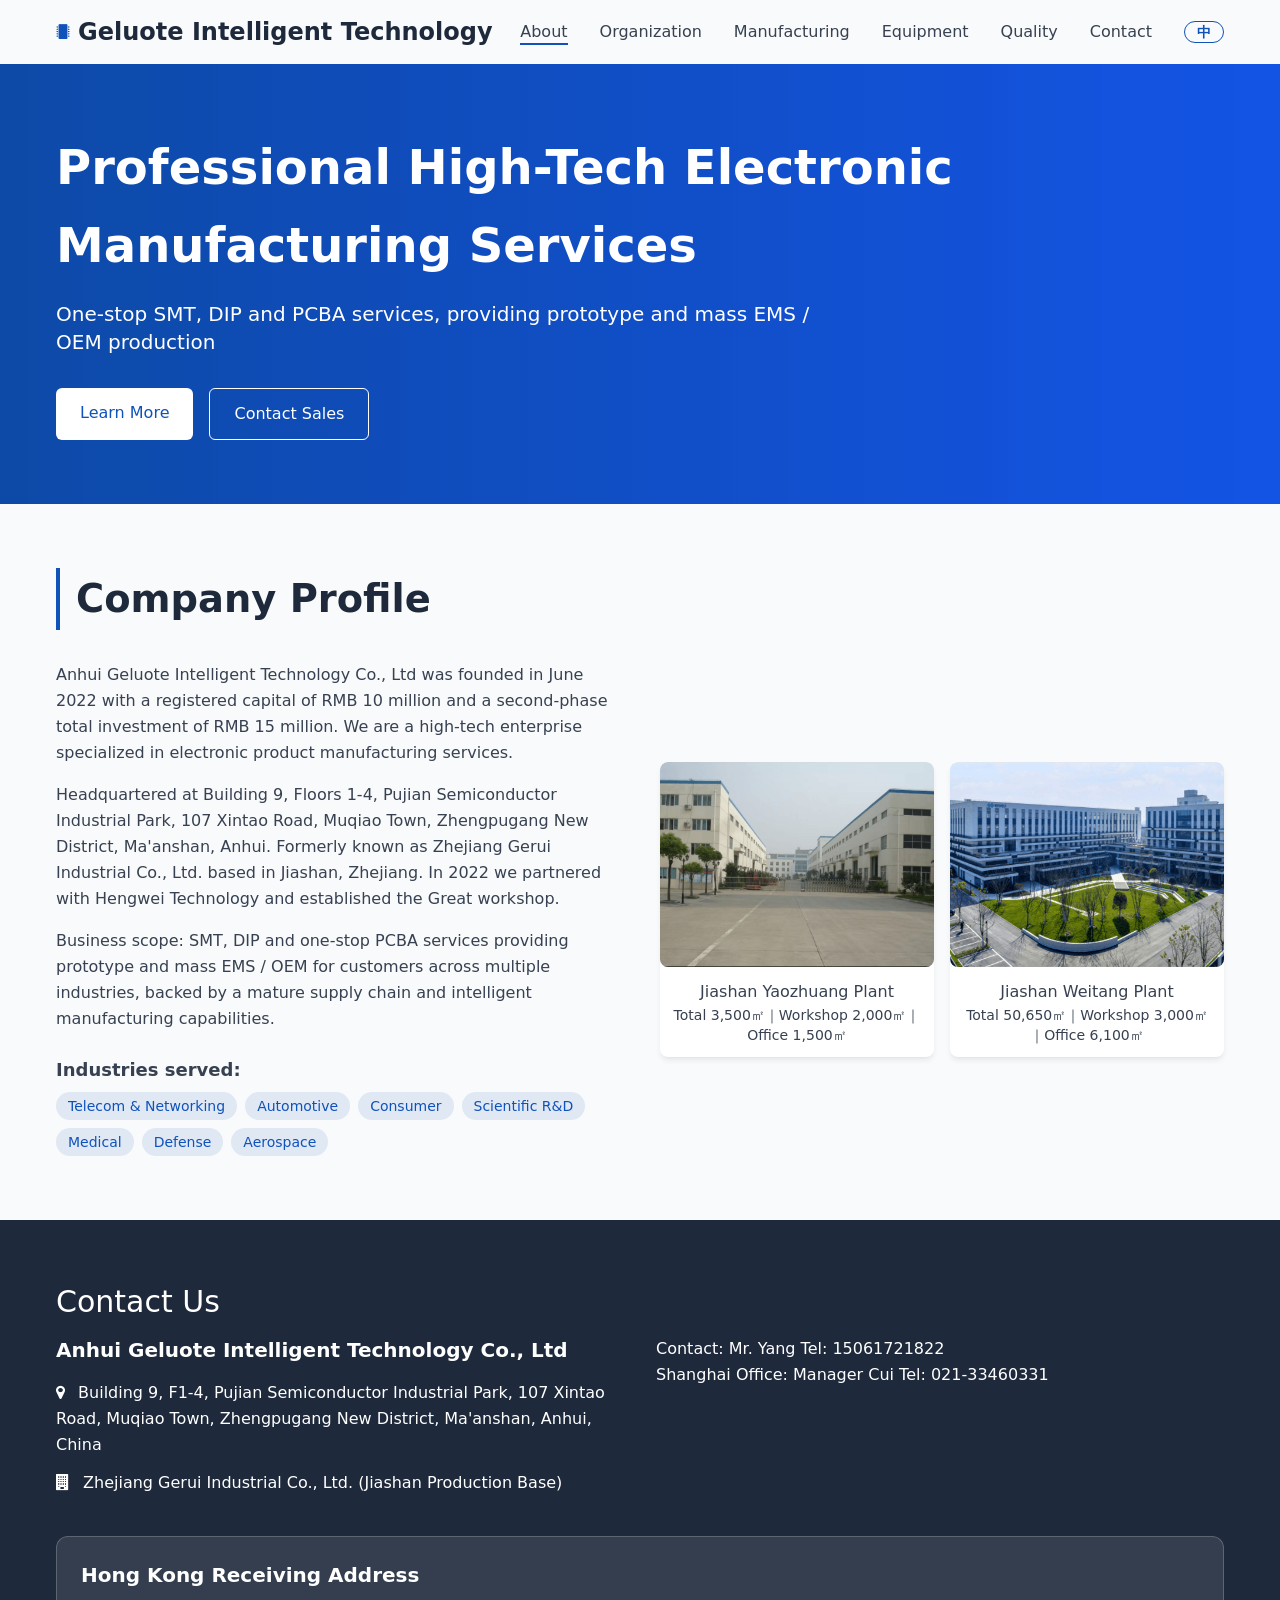
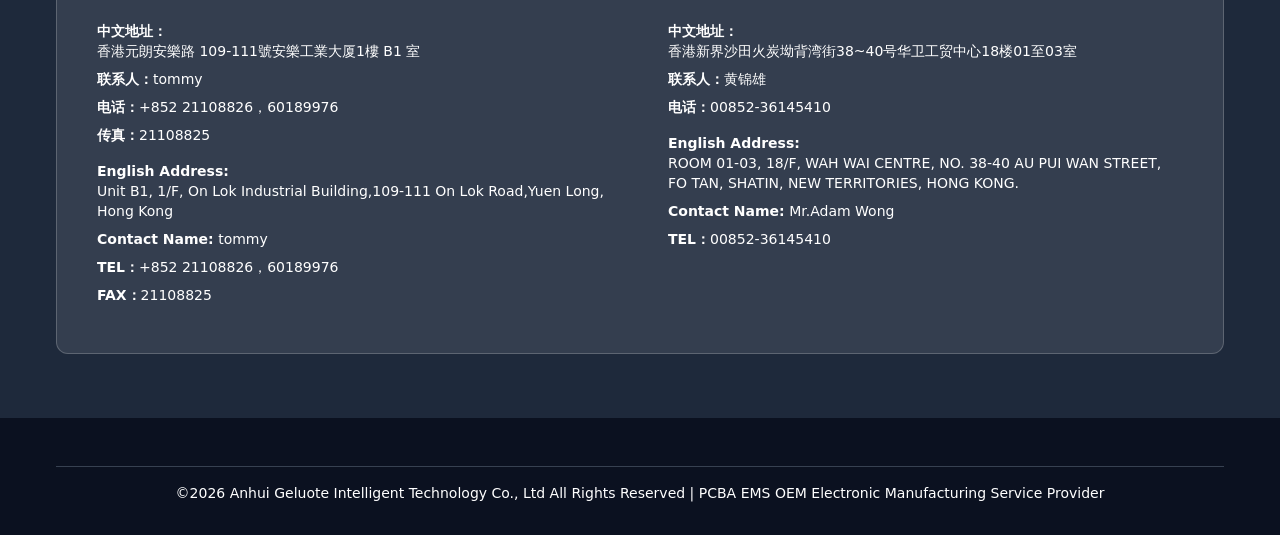
==== commit 9b2fd3db: "fix" ====
--- a/index.html
+++ b/index.html
@@ -150,15 +150,23 @@
             <div class="grid md:grid-cols-2 gap-6 text-sm">
                 <div class="p-4 rounded-lg">
                     <p class="mb-2"><strong>中文地址：</strong><br>香港元朗安樂路 109‑111號安樂工業大厦1樓 B1 室</p>
-                    <p class="mb-2"><strong>联系人：</strong>Sandy Chan 陳小姐</p>
+                    <p class="mb-2"><strong>联系人：</strong>tommy</p>
                     <p class="mb-2"><strong>电话：</strong>+852 21108826，60189976</p>
                     <p class="mb-2"><strong>传真：</strong>21108825</p>
-                </div>
-                <div class="p-4 rounded-lg">
+                    <p class="mt-4"></p>
                     <p class="mb-2"><strong>English Address:</strong><br>Unit B1, 1/F, On Lok Industrial Building,109‑111 On Lok Road,Yuen Long, Hong Kong</p>
-                    <p class="mb-2"><strong>Contact Name:</strong> Sandy Chan</p>
+                    <p class="mb-2"><strong>Contact Name:</strong> tommy</p>
                     <p class="mb-2"><strong>TEL：</strong>+852 21108826，60189976</p>
                     <p class="mb-2"><strong>FAX：</strong>21108825</p>
+                </div>
+                <div class="p-4 rounded-lg">
+                    <p class="mb-2"><strong>中文地址：</strong><br> 香港新界沙田火炭坳背湾街38~40号华卫工贸中心18楼01至03室</p>
+                    <p class="mb-2"><strong>联系人：</strong>黄锦雄</p>
+                    <p class="mb-2"><strong>电话：</strong>00852-36145410</p>
+                    <p class="mt-4"></p>
+                    <p class="mb-2"><strong>English Address:</strong><br>ROOM 01-03, 18/F, WAH WAI CENTRE, NO. 38-40 AU PUI WAN STREET, FO TAN, SHATIN, NEW TERRITORIES, HONG KONG.</p>
+                    <p class="mb-2"><strong>Contact Name:</strong> Mr.Adam Wong</p>
+                    <p class="mb-2"><strong>TEL：</strong>00852-36145410</p>
                 </div>
             </div>
         </div>
--- a/css/site.css
+++ b/css/site.css
@@ -71,7 +71,7 @@
 
 /* ---------- 导航高亮（当前页） ---------- */
 .nav-active {
-    color: #0F52BA !important;
+    /* color: #0F52BA !important; */
 }
 .nav-active::after {
     width: 100% !important;
--- a/css/site.css
+++ b/css/site.css
@@ -71,7 +71,7 @@
 
 /* ---------- 导航高亮（当前页） ---------- */
 .nav-active {
-    color: #0F52BA !important;
+    /* color: #0F52BA !important; */
 }
 .nav-active::after {
     width: 100% !important;
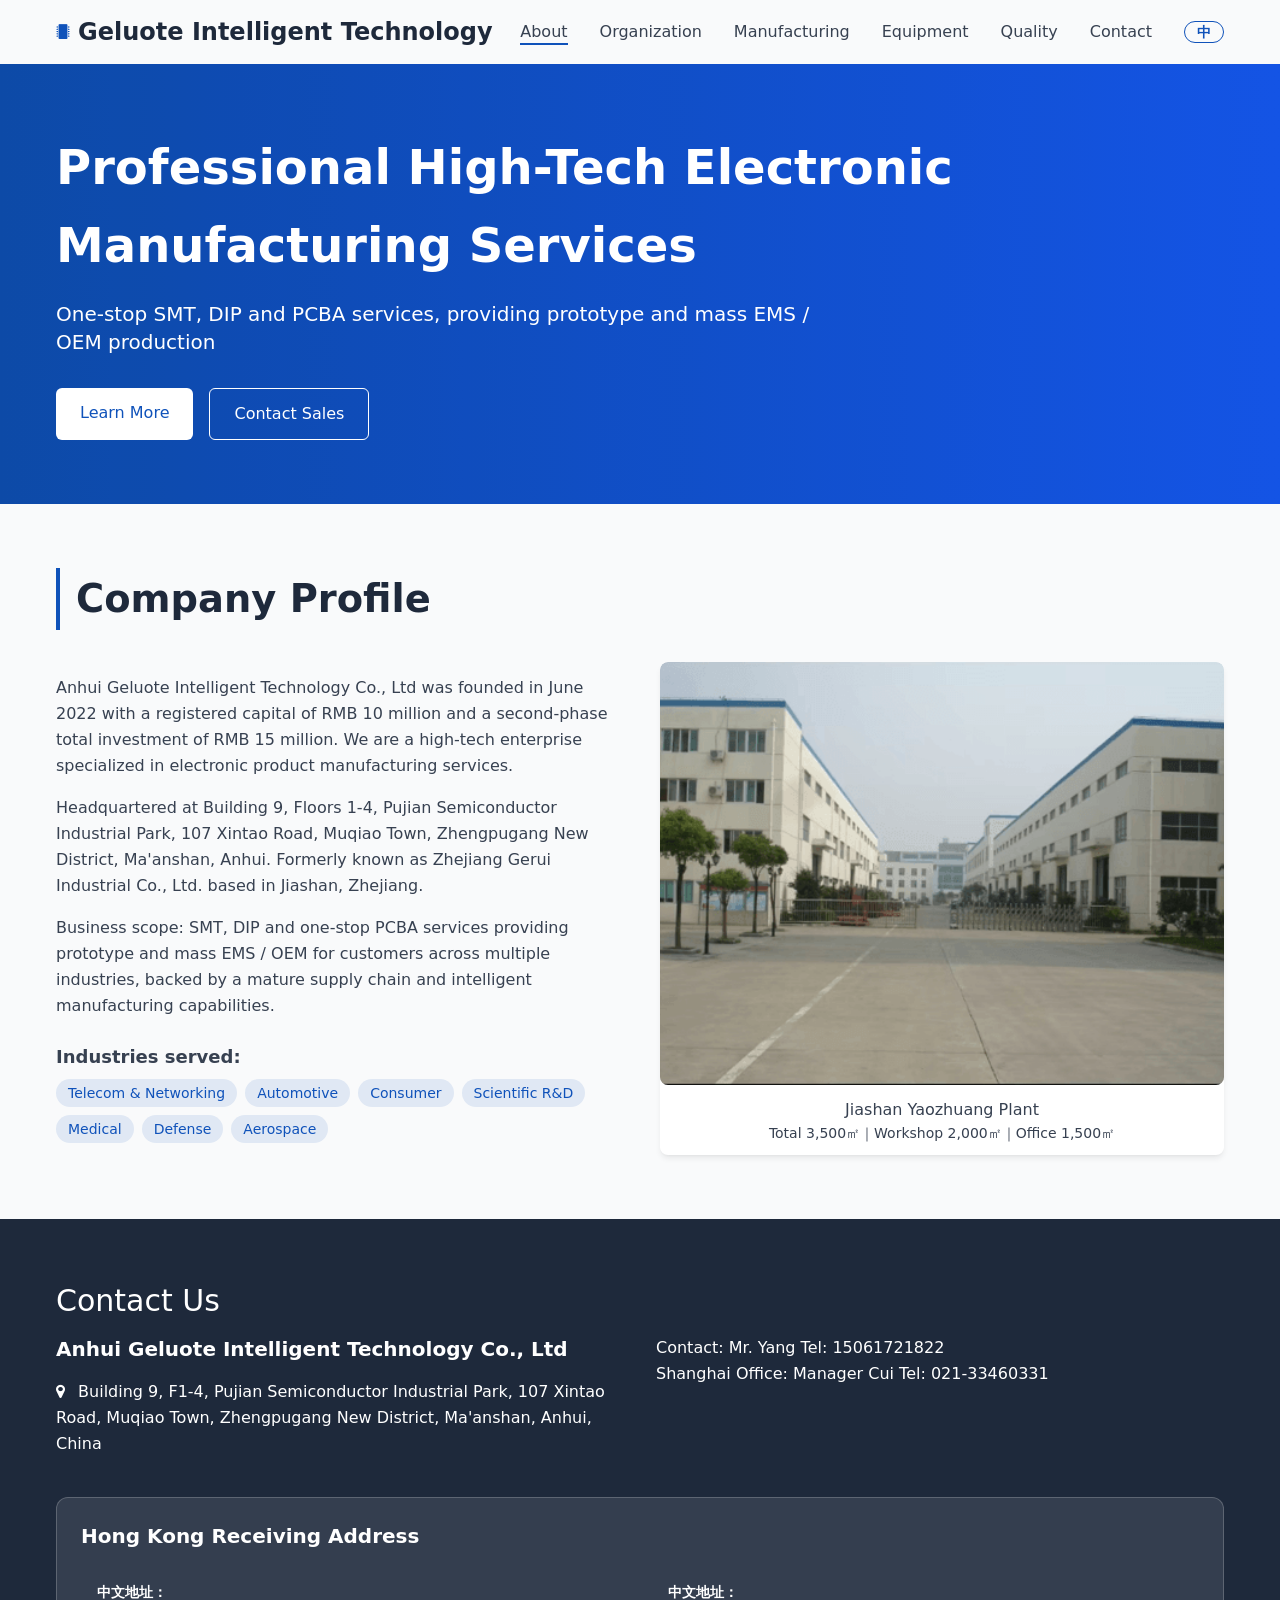
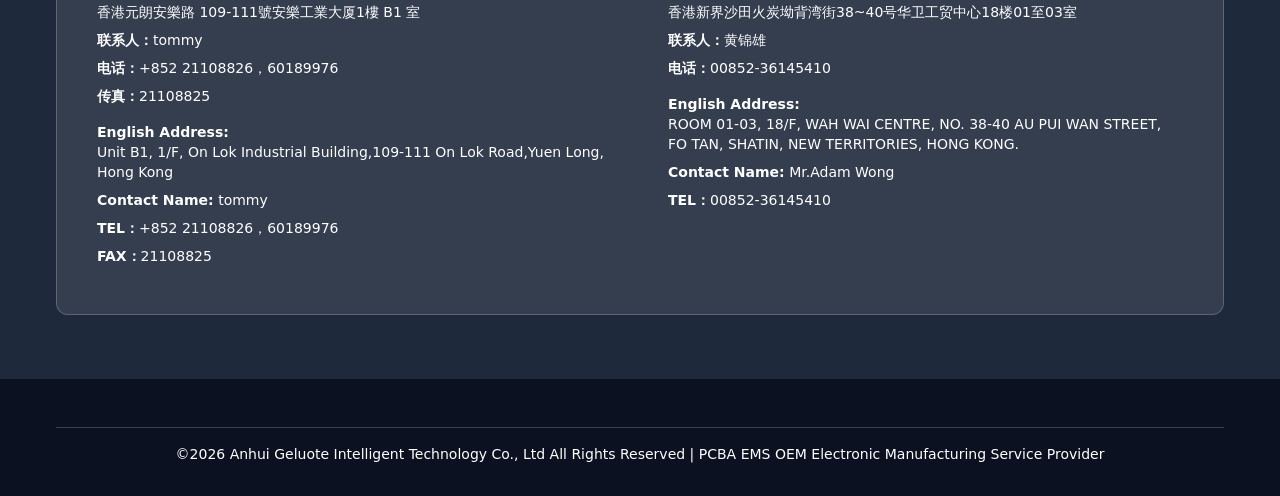
==== commit e6701fe1: "优化" ====
--- a/index.html
+++ b/index.html
@@ -83,7 +83,7 @@
         <div class="grid md:grid-cols-2 gap-10 items-center">
             <div>
                 <p data-i18n="about.p1" class="mb-4">安徽格罗特智能科技有限公司成立于2022年6月，注册资本1000万元，二期投资总额1500万元，是一家专业从事电子产品生产服务的高新技术企业。</p>
-                <p data-i18n="about.p2" class="mb-4">总部坐落于安徽省马鞍山市郑蒲港新区姥桥镇新陶路107号浦建半导体产业园9栋1‑4层。公司前身为浙江格瑞实业股份有限公司，位于浙江嘉善。2022年与恒为科技合作，建立格罗特生产车间。</p>
+                <p data-i18n="about.p2" class="mb-4">总部坐落于安徽省马鞍山市郑蒲港新区姥桥镇新陶路107号浦建半导体产业园9栋1‑4层。公司前身为浙江格瑞实业股份有限公司，位于浙江嘉善。</p>
                 <p data-i18n="about.p3" class="mb-4">业务方向：Smt贴片、Dip，Pcba一站式服务，为多领域客户提供试产与批量EMS、OEM加工服务，具备完善供应链与智能制造服务能力。</p>
                 <div class="mt-6">
                     <h4 data-i18n="about.domainTitle" class="font-semibold text-lg mb-2">服务领域：</h4>
@@ -98,7 +98,7 @@
                     </div>
                 </div>
             </div>
-            <div class="grid grid-cols-2 gap-4">
+            <div class="grid grid-cols-1 gap-4">
                 <div class="card-shadow overflow-hidden">
                     <div class="ratio ratio-4-3">
                        <img loading="lazy" decoding="async" src="./images/factory1.png" alt="厂区1">
@@ -110,17 +110,7 @@
                         </ul>
                     </div>
                 </div>
-                <div class="card-shadow overflow-hidden">
-                    <div class="ratio ratio-4-3">
-                        <img loading="lazy" decoding="async" src="./images/factory2.png" alt="厂区2">
-                    </div>
-                    <div class="p-3 text-center">
-                        <p data-i18n="about.factory2.name" class="font-medium">嘉善魏塘厂区</p>
-                        <ul class="text-sm space-y-1">
-                            <li data-i18n="about.factory2.spec">总建面50650㎡｜车间3000㎡｜办公楼6100㎡</li>
-                        </ul>
-                    </div>
-                </div>
+                
             </div>
         </div>
     </div>
@@ -135,7 +125,6 @@
                 <h4 data-i18n="contact.companyName" class="text-xl font-semibold mb-4">安徽格罗特智能科技有限公司</h4>
                 <ul class="space-y-3">
                     <li data-i18n="contact.address"><i class="fa fa-map-marker mr-2"></i>地址：安徽省马鞍山市郑蒲港新区姥桥镇新陶路107号浦建半导体产业园9栋1‑4层</li>
-                    <li data-i18n="contact.predecessor"><i class="fa fa-building mr-2"></i>前身：浙江格瑞实业股份有限公司（嘉善生产基地）</li>
                 </ul>
             </div>
             <div>
